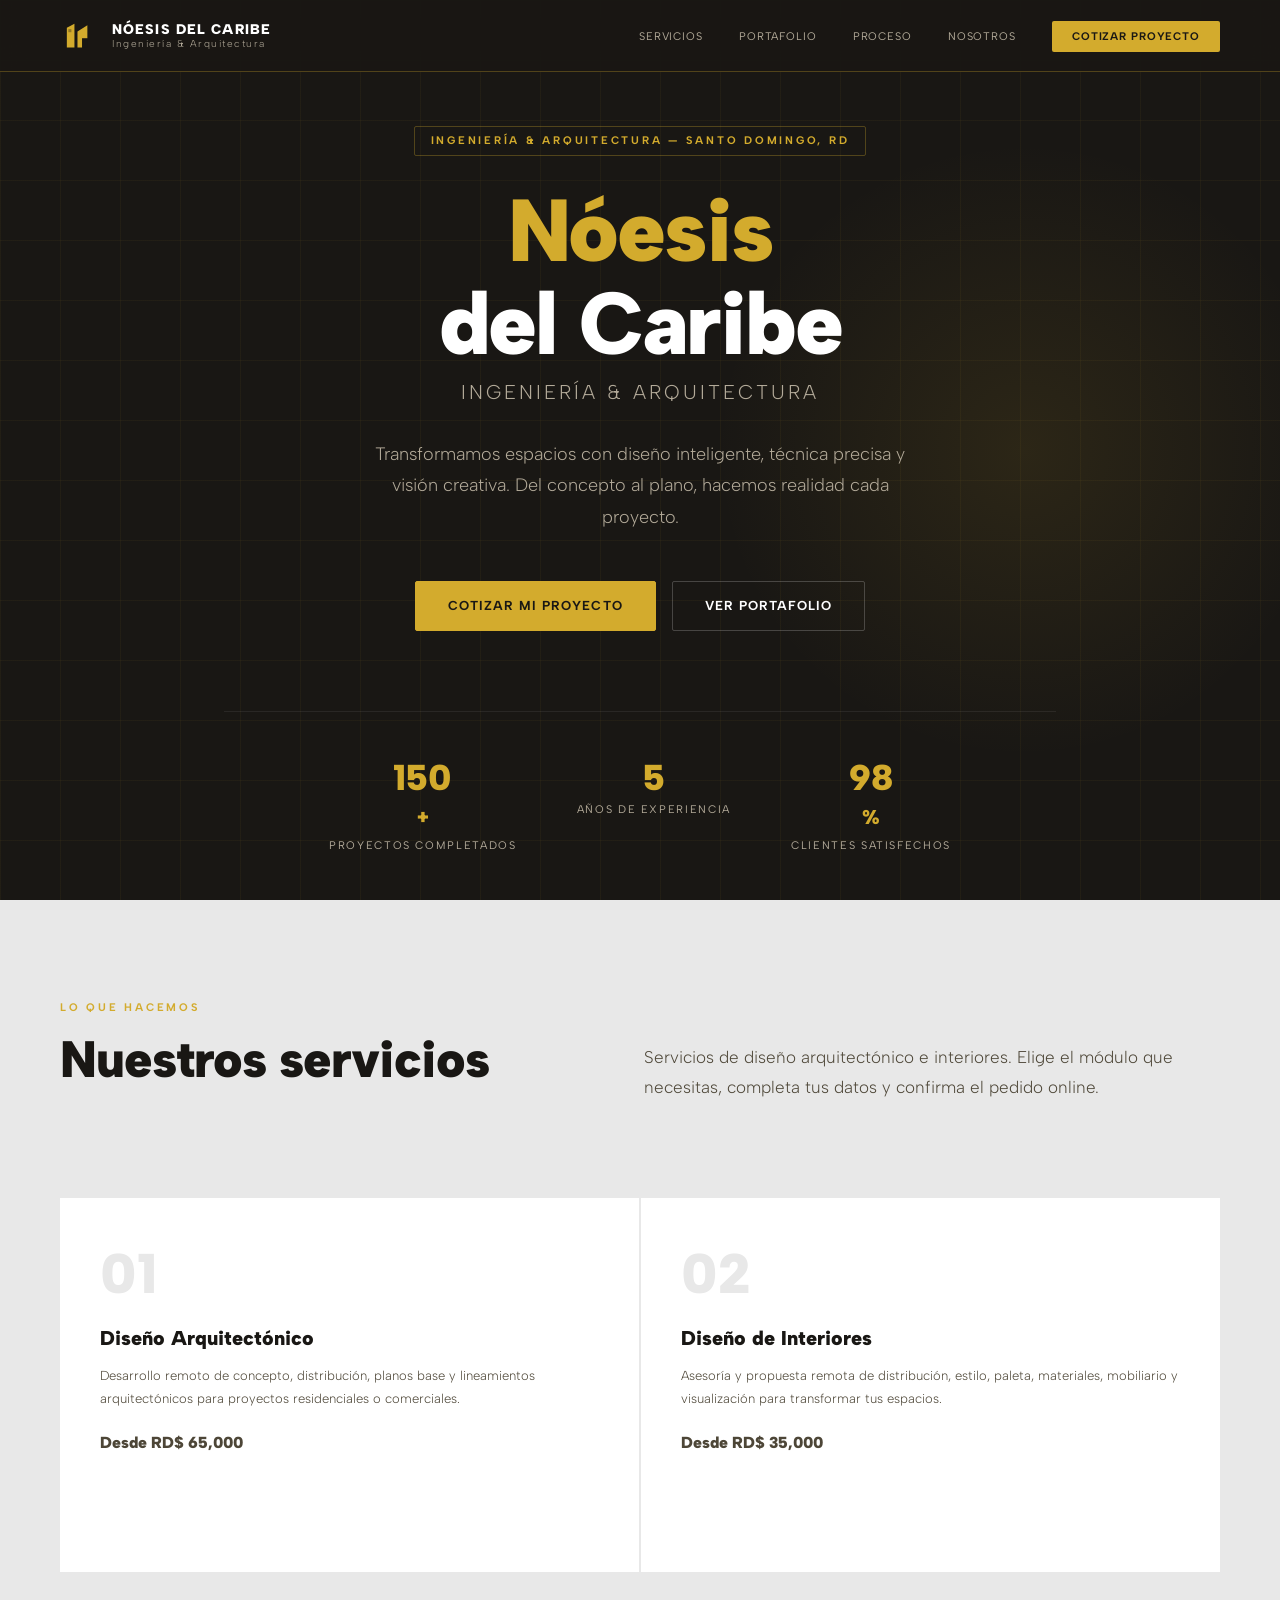
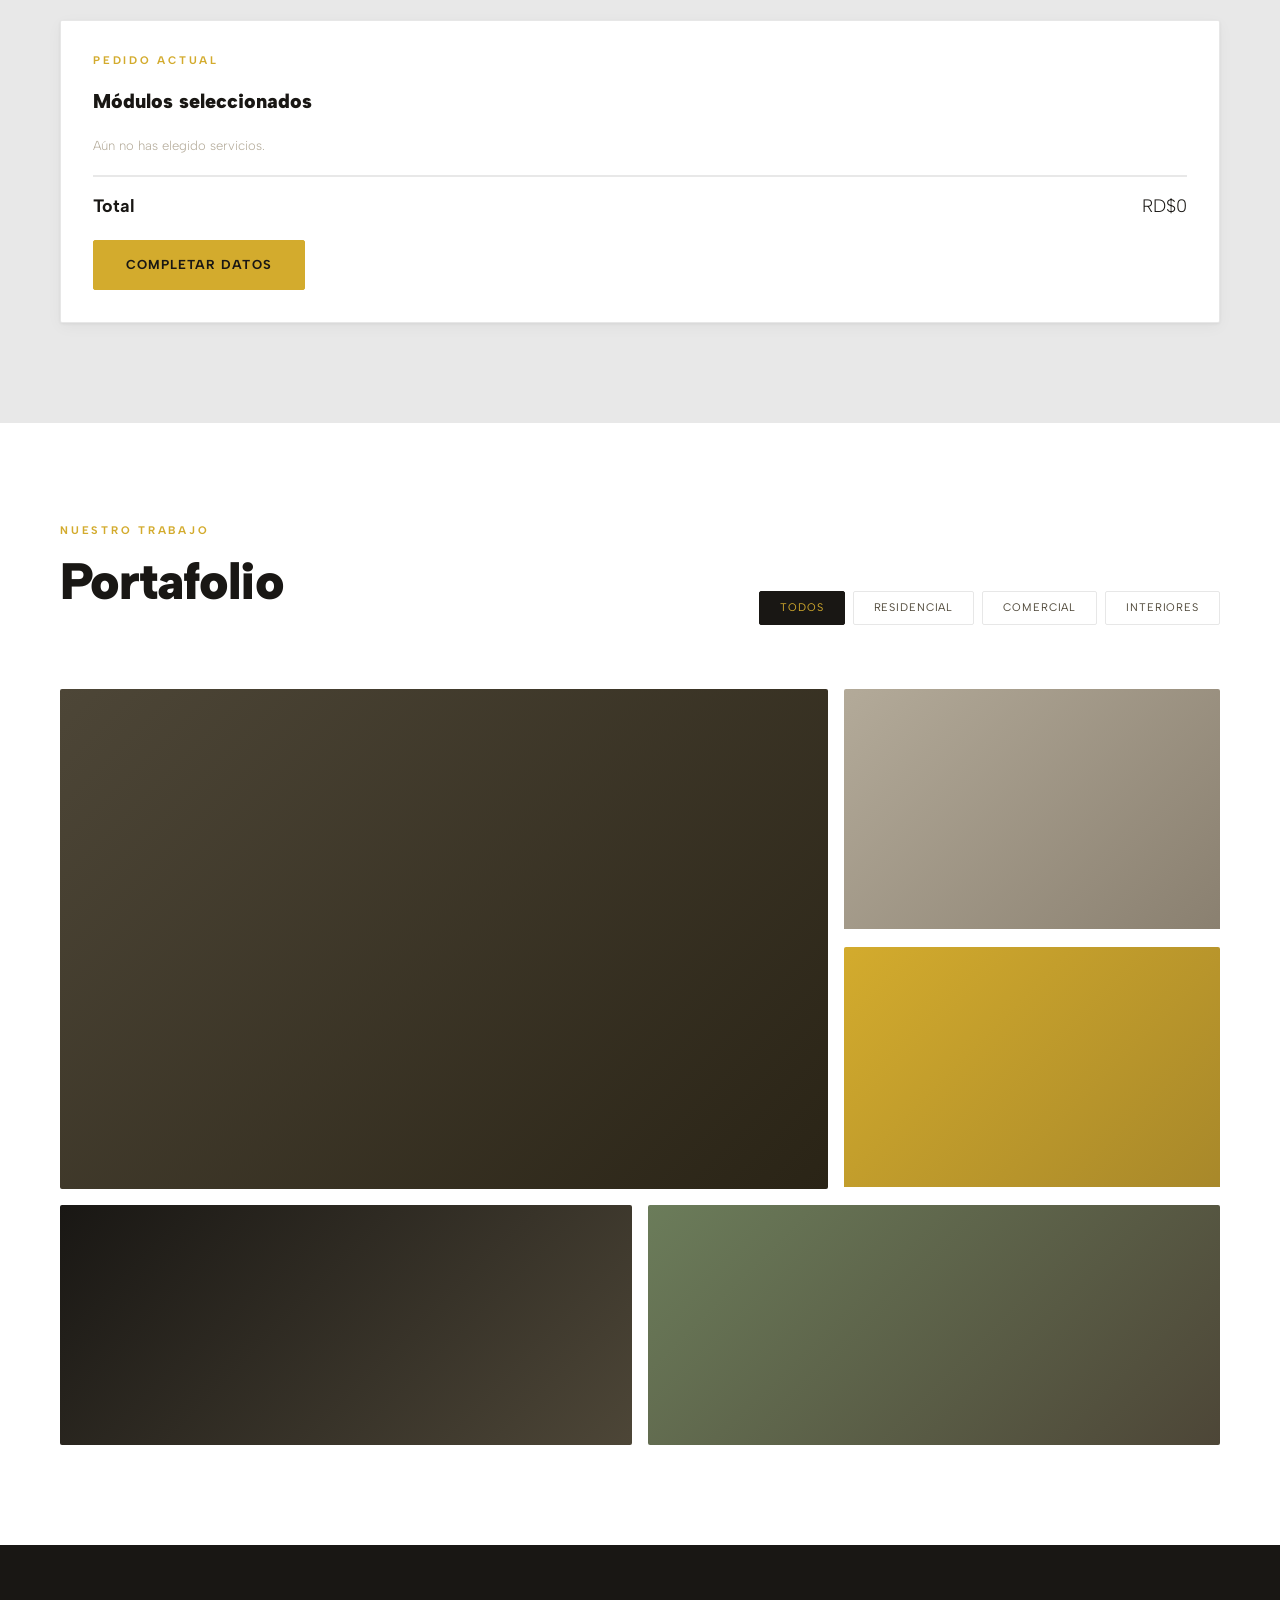
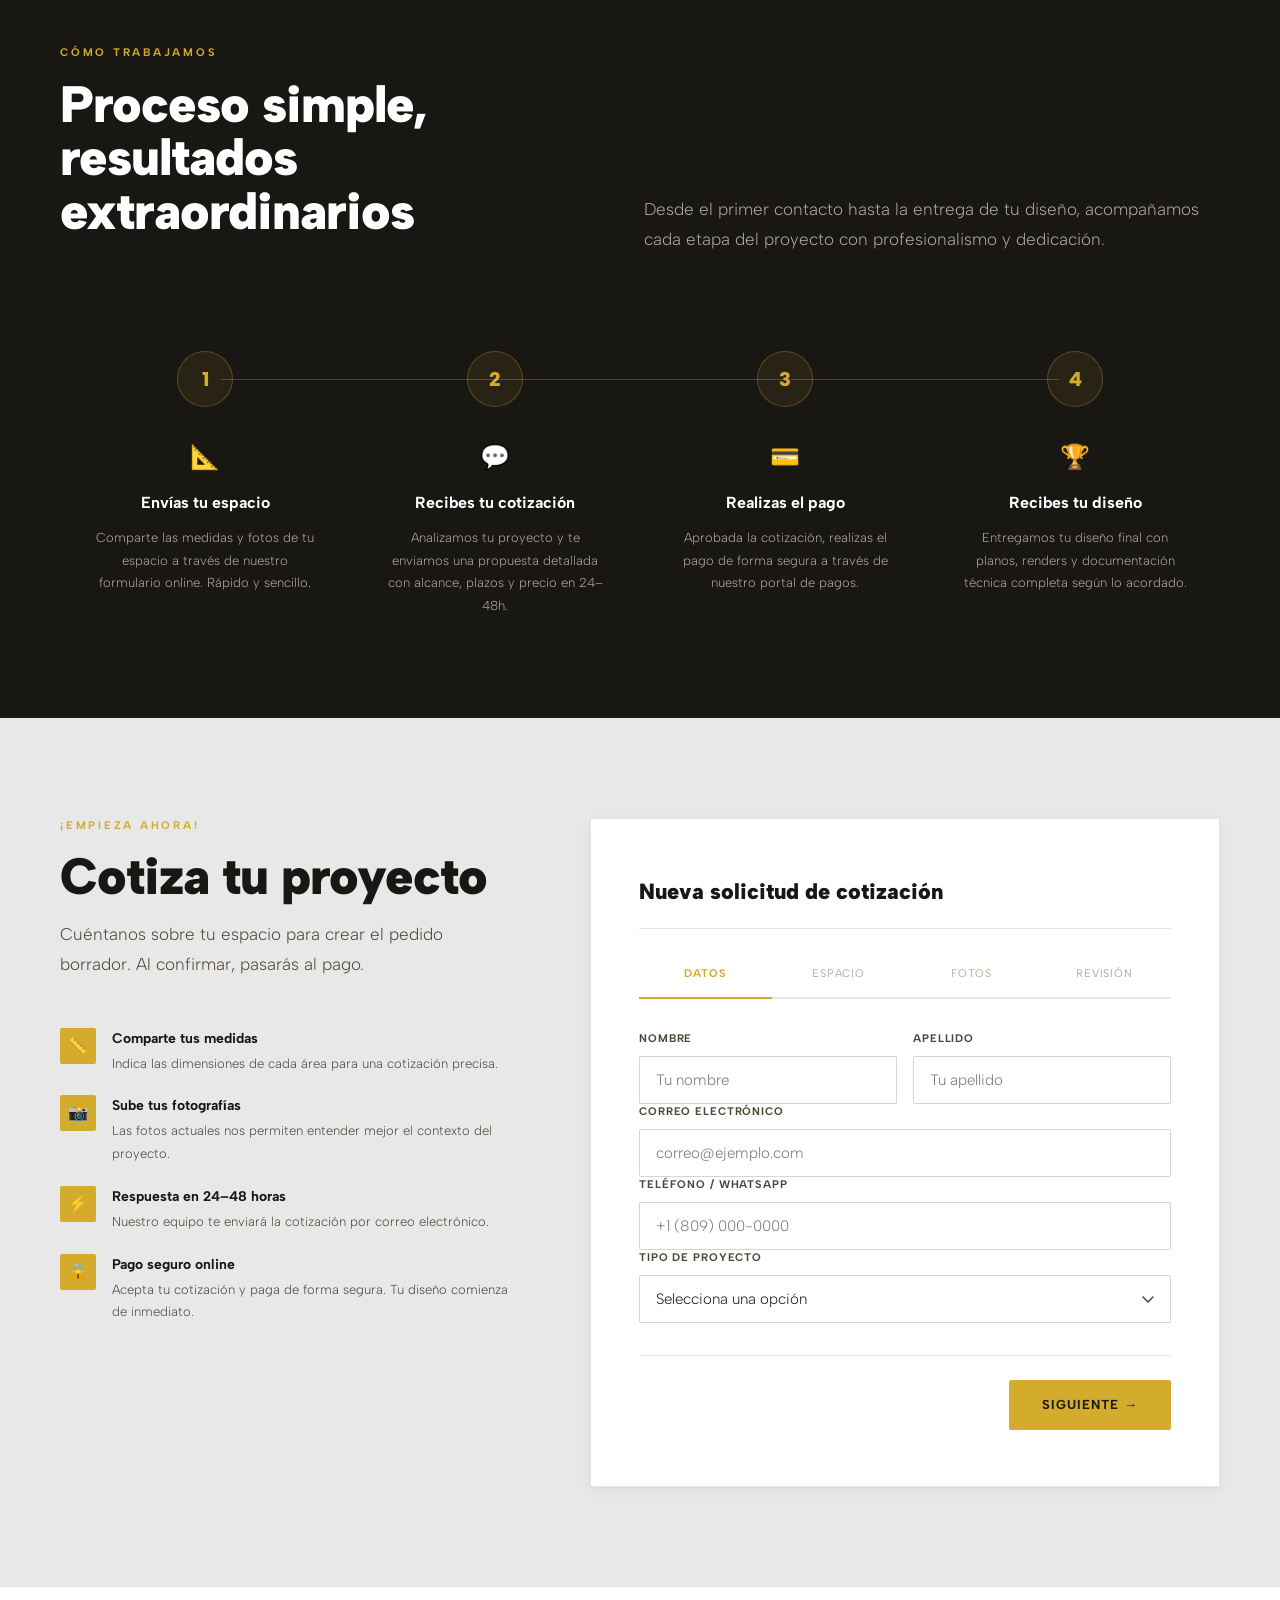
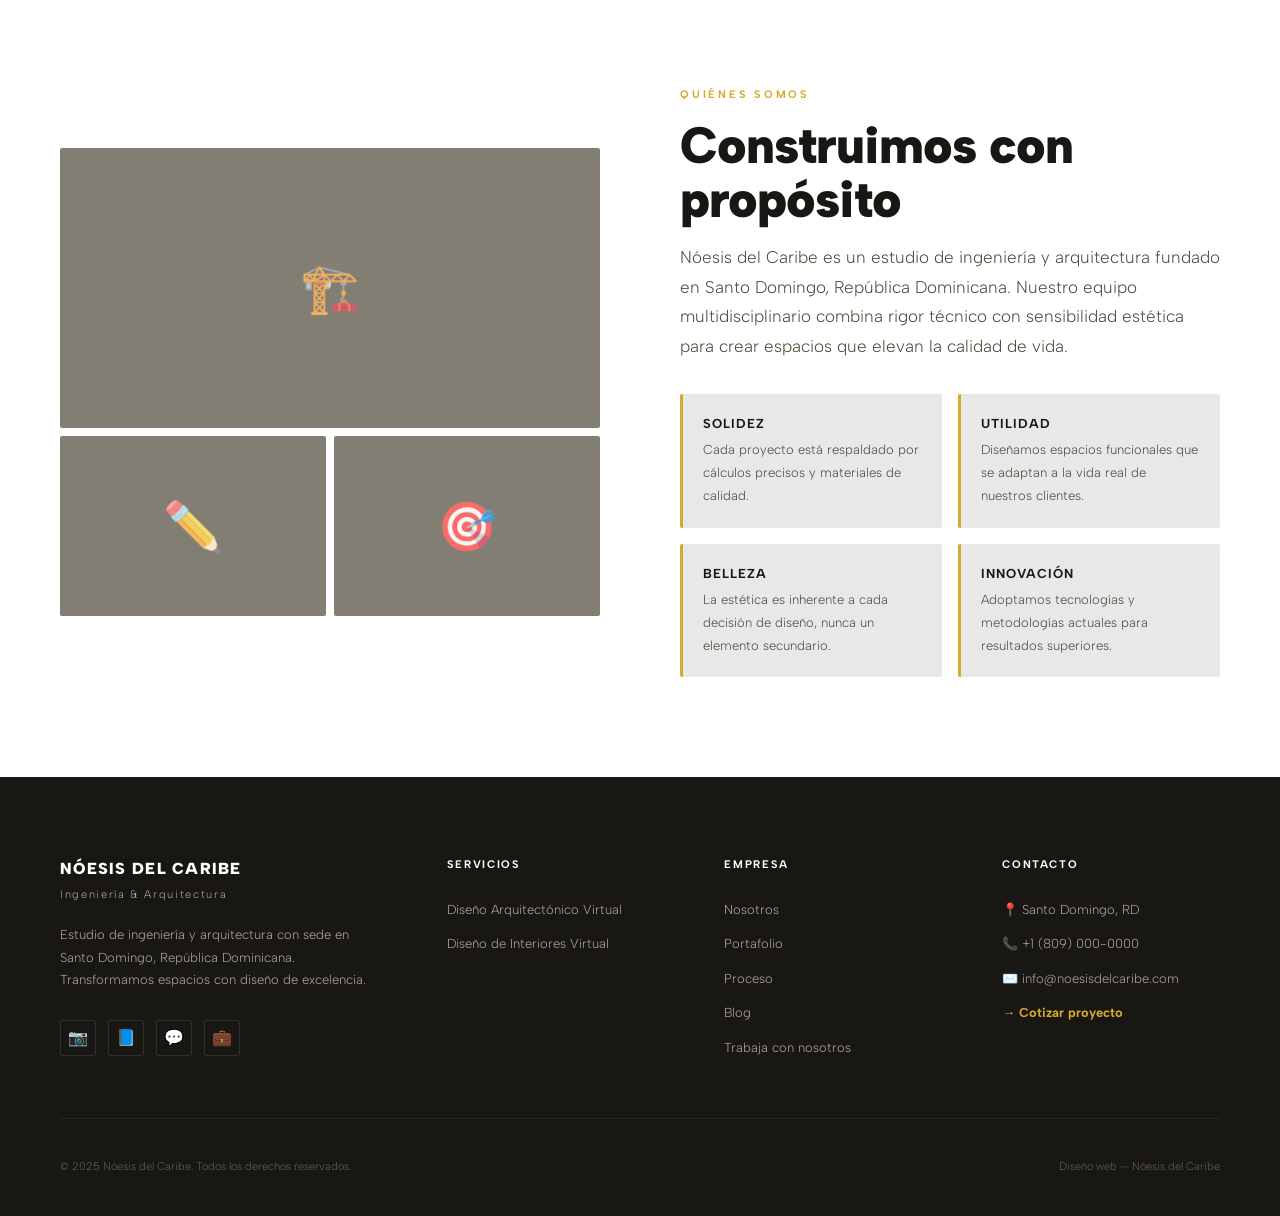
==== index.html @ fc910722 "feat: update service descriptions and names for virtual offerings; remove unused admin panel code" ====
<!DOCTYPE html>
<html lang="es">
<head>
  <meta charset="UTF-8" />
  <meta name="viewport" content="width=device-width, initial-scale=1.0" />
  <meta name="description" content="Nóesis del Caribe — Estudio de Ingeniería y Arquitectura en Santo Domingo, República Dominicana. Diseño arquitectónico, interiores, renders 3D y más." />
  <meta name="theme-color" content="#191714" />

  <!-- Open Graph -->
  <meta property="og:title" content="Nóesis del Caribe — Ingeniería & Arquitectura" />
  <meta property="og:description" content="Transformamos espacios con diseño inteligente, técnica precisa y visión creativa." />
  <meta property="og:type" content="website" />

  <title>Nóesis del Caribe — Ingeniería &amp; Arquitectura</title>

  <!-- Fonts -->
  <link rel="preconnect" href="https://fonts.googleapis.com" />
  <link rel="preconnect" href="https://fonts.gstatic.com" crossorigin />
  <link href="https://fonts.googleapis.com/css2?family=Albert+Sans:ital,wght@0,300;0,400;0,700;0,900;1,300&display=swap" rel="stylesheet" />

  <!-- Stylesheets -->
  <link rel="stylesheet" href="css/variables.css" />
  <link rel="stylesheet" href="css/reset.css" />
  <link rel="stylesheet" href="css/base.css" />
  <link rel="stylesheet" href="css/nav.css" />
  <link rel="stylesheet" href="css/hero.css" />
  <link rel="stylesheet" href="css/services.css" />
  <link rel="stylesheet" href="css/portfolio.css" />
  <link rel="stylesheet" href="css/process.css" />
  <link rel="stylesheet" href="css/quote-form.css" />
  <link rel="stylesheet" href="css/payment.css" />
  <link rel="stylesheet" href="css/about.css" />
  <link rel="stylesheet" href="css/footer.css" />
  <link rel="stylesheet" href="css/modals.css" />
  <link rel="stylesheet" href="css/animations.css" />
  <link rel="stylesheet" href="css/responsive.css" />
</head>
<body>

  <!-- ═══════════════════════════════════════
       NAVIGATION
  ═══════════════════════════════════════ -->
  <nav class="nav" id="mainNav" role="navigation" aria-label="Navegación principal">
    <a href="#hero" class="nav__logo" aria-label="Nóesis del Caribe — Inicio">
      <svg class="nav__logo-icon" viewBox="0 0 100 100" fill="none" xmlns="http://www.w3.org/2000/svg" aria-hidden="true">
        <polygon points="18,80 18,28 38,18 38,80" fill="#D3AB2D"/>
        <rect x="22" y="32" width="8" height="8" fill="rgba(25,23,20,0.35)"/>
        <polygon points="46,80 46,38 72,22 72,56 58,56 58,80" fill="#D3AB2D"/>
        <polygon points="58,56 72,56 72,80 58,80" fill="rgba(25,23,20,0.18)"/>
      </svg>
      <div class="nav__logo-text">
        <strong>Nóesis del Caribe</strong>
        <span>Ingeniería &amp; Arquitectura</span>
      </div>
    </a>

    <button class="nav__hamburger" id="navToggle" aria-label="Abrir menú" aria-expanded="false" aria-controls="navMenu">
      <span></span><span></span><span></span>
    </button>

    <ul class="nav__links" id="navMenu" role="list">
      <li><a href="#services">Servicios</a></li>
      <li><a href="#portfolio">Portafolio</a></li>
      <li><a href="#proceso">Proceso</a></li>
      <li><a href="#nosotros">Nosotros</a></li>
      <li><a href="#cotizar" class="nav__cta">Cotizar Proyecto</a></li>
    </ul>
  </nav>

  <main>

    <!-- ═══════════════════════════════════════
         HERO
    ═══════════════════════════════════════ -->
    <section class="hero" id="hero" aria-label="Presentación">
      <div class="hero__grid-bg" aria-hidden="true"></div>
      <div class="hero__glow" aria-hidden="true"></div>

      <div class="hero__content">
        <div class="hero__eyebrow">Ingeniería &amp; Arquitectura — Santo Domingo, RD</div>

        <h1 class="hero__title">
          <span class="hero__title-accent">Nóesis</span><br>
          del Caribe
        </h1>

        <p class="hero__brand-line">Ingeniería &amp; Arquitectura</p>

        <p class="hero__desc">
          Transformamos espacios con diseño inteligente, técnica precisa
          y visión creativa. Del concepto al plano, hacemos realidad cada proyecto.
        </p>

        <div class="hero__actions">
          <a href="#cotizar" class="btn btn--primary">Cotizar mi Proyecto</a>
          <a href="#portfolio" class="btn btn--outline">Ver Portafolio</a>
        </div>

        <div class="hero__stats" aria-label="Estadísticas">
          <div class="hero__stat">
            <span class="hero__stat-num" data-target="150">0</span>
            <span class="hero__stat-plus">+</span>
            <span class="hero__stat-label">Proyectos completados</span>
          </div>
          <div class="hero__stat">
            <span class="hero__stat-num" data-target="5">0</span>
            <span class="hero__stat-label">Años de experiencia</span>
          </div>
          <div class="hero__stat">
            <span class="hero__stat-num" data-target="98">0</span>
            <span class="hero__stat-pct">%</span>
            <span class="hero__stat-label">Clientes satisfechos</span>
          </div>
        </div>
      </div>
    </section>

    <!-- ═══════════════════════════════════════
         SERVICES
    ═══════════════════════════════════════ -->
    <section class="services" id="services" aria-labelledby="services-title">
      <div class="services__header fade-up">
        <div>
          <p class="section-label">Lo que hacemos</p>
          <h2 class="section-title" id="services-title">Nuestros servicios</h2>
        </div>
        <p class="section-desc">Servicios de diseño arquitectónico e interiores. Elige el módulo que necesitas, completa tus datos y confirma el pedido online.</p>
      </div>

      <div class="services__grid">

        <article class="service-card fade-up" data-service-id="arquitectonico" data-service-name="Diseño Arquitectónico Virtual" data-service-price="65000">
          <div class="service-card__num" aria-hidden="true">01</div>
          <h3 class="service-card__name">Diseño Arquitectónico</h3>
          <p class="service-card__desc">Desarrollo remoto de concepto, distribución, planos base y lineamientos arquitectónicos para proyectos residenciales o comerciales.</p>
          <p class="service-card__price">Desde RD$ 65,000</p>
          <button type="button" class="btn btn--outline service-card__action" data-add-service>Añadir al pedido</button>
        </article>

        <article class="service-card fade-up" data-service-id="interiores" data-service-name="Diseño de Interiores Virtual" data-service-price="35000">
          <div class="service-card__num" aria-hidden="true">02</div>
          <h3 class="service-card__name">Diseño de Interiores</h3>
          <p class="service-card__desc">Asesoría y propuesta remota de distribución, estilo, paleta, materiales, mobiliario y visualización para transformar tus espacios.</p>
          <p class="service-card__price">Desde RD$ 35,000</p>
          <button type="button" class="btn btn--outline service-card__action" data-add-service>Añadir al pedido</button>
        </article>

      </div>

      <aside class="order-cart fade-up" aria-labelledby="cart-title">
        <div>
          <p class="section-label">Pedido actual</p>
          <h3 class="order-cart__title" id="cart-title">Módulos seleccionados</h3>
        </div>
        <div class="order-cart__items" id="cartItems" aria-live="polite">
          <p class="order-cart__empty">Aún no has elegido servicios.</p>
        </div>
        <div class="order-cart__footer">
          <strong>Total</strong>
          <span id="cartTotal">RD$ 0</span>
        </div>
        <a href="#cotizar" class="btn btn--primary order-cart__cta">Completar datos</a>
      </aside>
    </section>

    <!-- ═══════════════════════════════════════
         PORTFOLIO
    ═══════════════════════════════════════ -->
    <section class="portfolio" id="portfolio" aria-labelledby="portfolio-title">
      <div class="portfolio__header fade-up">
        <div>
          <p class="section-label">Nuestro trabajo</p>
          <h2 class="section-title" id="portfolio-title">Portafolio</h2>
        </div>
        <div class="portfolio__filters" role="group" aria-label="Filtrar proyectos">
          <button class="filter-btn filter-btn--active" data-filter="all">Todos</button>
          <button class="filter-btn" data-filter="residencial">Residencial</button>
          <button class="filter-btn" data-filter="comercial">Comercial</button>
          <button class="filter-btn" data-filter="interior">Interiores</button>
        </div>
      </div>

      <div class="portfolio__grid" id="portfolioGrid" role="list">

        <article class="port-item fade-up" data-cat="residencial" role="listitem" aria-label="Villa Panorámica Piantini">
          <div class="port-item__thumb port-item__thumb--dark-gold"></div>
          <div class="port-item__overlay">
            <p class="port-item__cat">Residencial</p>
            <h3 class="port-item__title">Villa Panorámica — Piantini</h3>
          </div>
        </article>

        <article class="port-item fade-up" data-cat="interior" role="listitem" aria-label="Penthouse Naco">
          <div class="port-item__thumb port-item__thumb--warm"></div>
          <div class="port-item__overlay">
            <p class="port-item__cat">Interiores</p>
            <h3 class="port-item__title">Penthouse Naco</h3>
          </div>
        </article>

        <article class="port-item fade-up" data-cat="comercial" role="listitem" aria-label="Oficinas Corporativas CBD">
          <div class="port-item__thumb port-item__thumb--gold"></div>
          <div class="port-item__overlay">
            <p class="port-item__cat">Comercial</p>
            <h3 class="port-item__title">Oficinas Corporativas CBD</h3>
          </div>
        </article>

        <article class="port-item fade-up" data-cat="comercial" role="listitem" aria-label="Restaurante Fine Dining">
          <div class="port-item__thumb port-item__thumb--black"></div>
          <div class="port-item__overlay">
            <p class="port-item__cat">Comercial</p>
            <h3 class="port-item__title">Restaurante Fine Dining</h3>
          </div>
        </article>

        <article class="port-item fade-up" data-cat="residencial" role="listitem" aria-label="Casa de Campo La Romana">
          <div class="port-item__thumb port-item__thumb--olive"></div>
          <div class="port-item__overlay">
            <p class="port-item__cat">Residencial</p>
            <h3 class="port-item__title">Casa de Campo — La Romana</h3>
          </div>
        </article>

      </div>
    </section>

    <!-- ═══════════════════════════════════════
         PROCESS
    ═══════════════════════════════════════ -->
    <section class="process" id="proceso" aria-labelledby="process-title">
      <div class="process__header fade-up">
        <div>
          <p class="section-label">Cómo trabajamos</p>
          <h2 class="section-title process__title" id="process-title">
            Proceso simple,<br>resultados extraordinarios
          </h2>
        </div>
        <p class="section-desc process__desc">
          Desde el primer contacto hasta la entrega de tu diseño, acompañamos cada etapa del proyecto con profesionalismo y dedicación.
        </p>
      </div>

      <ol class="process__steps" aria-label="Pasos del proceso">
        <li class="process-step fade-up">
          <div class="process-step__dot" aria-hidden="true">1</div>
          <span class="process-step__icon" aria-hidden="true">📐</span>
          <h3 class="process-step__name">Envías tu espacio</h3>
          <p class="process-step__desc">Comparte las medidas y fotos de tu espacio a través de nuestro formulario online. Rápido y sencillo.</p>
        </li>
        <li class="process-step fade-up">
          <div class="process-step__dot" aria-hidden="true">2</div>
          <span class="process-step__icon" aria-hidden="true">💬</span>
          <h3 class="process-step__name">Recibes tu cotización</h3>
          <p class="process-step__desc">Analizamos tu proyecto y te enviamos una propuesta detallada con alcance, plazos y precio en 24–48h.</p>
        </li>
        <li class="process-step fade-up">
          <div class="process-step__dot" aria-hidden="true">3</div>
          <span class="process-step__icon" aria-hidden="true">💳</span>
          <h3 class="process-step__name">Realizas el pago</h3>
          <p class="process-step__desc">Aprobada la cotización, realizas el pago de forma segura a través de nuestro portal de pagos.</p>
        </li>
        <li class="process-step fade-up">
          <div class="process-step__dot" aria-hidden="true">4</div>
          <span class="process-step__icon" aria-hidden="true">🏆</span>
          <h3 class="process-step__name">Recibes tu diseño</h3>
          <p class="process-step__desc">Entregamos tu diseño final con planos, renders y documentación técnica completa según lo acordado.</p>
        </li>
      </ol>
    </section>

    <!-- ═══════════════════════════════════════
         QUOTE FORM
    ═══════════════════════════════════════ -->
    <section class="quote-section" id="cotizar" aria-labelledby="quote-title">
      <div class="quote-section__wrap">

        <!-- Left info panel -->
        <div class="quote-info fade-up">
          <p class="section-label">¡Empieza ahora!</p>
          <h2 class="section-title" id="quote-title">Cotiza tu proyecto</h2>
          <p class="section-desc">Cuéntanos sobre tu espacio para crear el pedido borrador. Al confirmar, pasarás al pago.</p>

          <ul class="quote-info__list" role="list">
            <li class="quote-info__item">
              <div class="quote-info__icon" aria-hidden="true">📏</div>
              <div>
                <strong>Comparte tus medidas</strong>
                <p>Indica las dimensiones de cada área para una cotización precisa.</p>
              </div>
            </li>
            <li class="quote-info__item">
              <div class="quote-info__icon" aria-hidden="true">📸</div>
              <div>
                <strong>Sube tus fotografías</strong>
                <p>Las fotos actuales nos permiten entender mejor el contexto del proyecto.</p>
              </div>
            </li>
            <li class="quote-info__item">
              <div class="quote-info__icon" aria-hidden="true">⚡</div>
              <div>
                <strong>Respuesta en 24–48 horas</strong>
                <p>Nuestro equipo te enviará la cotización por correo electrónico.</p>
              </div>
            </li>
            <li class="quote-info__item">
              <div class="quote-info__icon" aria-hidden="true">🔒</div>
              <div>
                <strong>Pago seguro online</strong>
                <p>Acepta tu cotización y paga de forma segura. Tu diseño comienza de inmediato.</p>
              </div>
            </li>
          </ul>
        </div>

        <!-- Multi-step form -->
        <div class="form-card fade-up" role="form" aria-label="Formulario de cotización">
          <h3 class="form-card__title">Nueva solicitud de cotización</h3>

          <!-- Progress indicator -->
          <nav class="form-progress" aria-label="Progreso del formulario">
            <div class="form-progress__step form-progress__step--active" id="prog-1" aria-current="step">
              <span class="form-progress__label">Datos</span>
            </div>
            <div class="form-progress__step" id="prog-2">
              <span class="form-progress__label">Espacio</span>
            </div>
            <div class="form-progress__step" id="prog-3">
              <span class="form-progress__label">Fotos</span>
            </div>
            <div class="form-progress__step" id="prog-4">
              <span class="form-progress__label">Revisión</span>
            </div>
          </nav>

          <!-- Step 1: Personal data -->
          <fieldset class="form-step form-step--active" id="step-1">
            <legend class="sr-only">Paso 1: Datos personales</legend>
            <div class="form-row">
              <div class="form-group">
                <label for="f-nombre">Nombre</label>
                <input type="text" id="f-nombre" name="nombre" placeholder="Tu nombre" autocomplete="given-name" />
              </div>
              <div class="form-group">
                <label for="f-apellido">Apellido</label>
                <input type="text" id="f-apellido" name="apellido" placeholder="Tu apellido" autocomplete="family-name" />
              </div>
            </div>
            <div class="form-group">
              <label for="f-email">Correo electrónico</label>
              <input type="email" id="f-email" name="email" placeholder="correo@ejemplo.com" autocomplete="email" />
            </div>
            <div class="form-group">
              <label for="f-tel">Teléfono / WhatsApp</label>
              <input type="tel" id="f-tel" name="telefono" placeholder="+1 (809) 000-0000" autocomplete="tel" />
            </div>
            <div class="form-group">
              <label for="f-tipo">Tipo de proyecto</label>
              <select id="f-tipo" name="tipo">
                <option value="">Selecciona una opción</option>
                <option>Diseño arquitectónico virtual</option>
                <option>Diseño de interiores virtual</option>
                <option>Diseño arquitectónico + interiores virtual</option>
              </select>
            </div>
            <div class="form-nav">
              <span></span>
              <button type="button" class="btn btn--primary" id="step1-next">Siguiente →</button>
            </div>
          </fieldset>

          <!-- Step 2: Space data -->
          <fieldset class="form-step" id="step-2">
            <legend class="sr-only">Paso 2: Datos del espacio</legend>
            <div class="form-group">
              <label for="f-desc">Descripción del proyecto</label>
              <textarea id="f-desc" name="descripcion" placeholder="Describe tu visión, estilo deseado, referencias, etc." rows="4"></textarea>
            </div>
            <div class="form-row">
              <div class="form-group">
                <label for="f-area">Área total (m²)</label>
                <input type="number" id="f-area" name="area" placeholder="Ej: 85" min="1" />
              </div>
              <div class="form-group">
                <label for="f-rooms">Número de ambientes</label>
                <input type="number" id="f-rooms" name="ambientes" placeholder="Ej: 4" min="1" />
              </div>
            </div>
            <div class="form-group">
              <label>Ambientes a intervenir</label>
              <div class="checkbox-group" id="ambientesGroup" role="group" aria-label="Seleccionar ambientes">
                <label class="checkbox-label"><input type="checkbox" value="Sala"> Sala</label>
                <label class="checkbox-label"><input type="checkbox" value="Comedor"> Comedor</label>
                <label class="checkbox-label"><input type="checkbox" value="Cocina"> Cocina</label>
                <label class="checkbox-label"><input type="checkbox" value="Hab. principal"> Hab. principal</label>
                <label class="checkbox-label"><input type="checkbox" value="Baño"> Baño</label>
                <label class="checkbox-label"><input type="checkbox" value="Terraza"> Terraza</label>
                <label class="checkbox-label"><input type="checkbox" value="Oficina"> Oficina</label>
              </div>
            </div>
            <div class="form-group">
              <label for="f-presupuesto">Presupuesto estimado (DOP)</label>
              <select id="f-presupuesto" name="presupuesto">
                <option value="">Selecciona un rango</option>
                <option>Menos de RD$100,000</option>
                <option>RD$100,000 – RD$300,000</option>
                <option>RD$300,000 – RD$600,000</option>
                <option>RD$600,000 – RD$1,000,000</option>
                <option>Más de RD$1,000,000</option>
              </select>
            </div>
            <div class="form-nav">
              <button type="button" class="btn btn--ghost" id="step2-back">← Atrás</button>
              <button type="button" class="btn btn--primary" id="step2-next">Siguiente →</button>
            </div>
          </fieldset>

          <!-- Step 3: Photos -->
          <fieldset class="form-step" id="step-3">
            <legend class="sr-only">Paso 3: Fotografías del espacio</legend>
            <p class="form-step__intro">
              Sube fotografías actuales de tu espacio. Mientras más imágenes compartas, más precisa será la cotización.
            </p>
            <div class="upload-zone" id="dropZone" role="button" tabindex="0" aria-label="Zona de carga de fotos">
              <span class="upload-zone__icon" aria-hidden="true">📁</span>
              <p class="upload-zone__text">Arrastra tus fotos aquí o haz clic para seleccionar</p>
              <p class="upload-zone__hint">JPG, PNG, HEIC — Máximo 10 archivos, 20 MB c/u</p>
              <input type="file" id="fileInput" multiple accept="image/*" class="sr-only" aria-label="Seleccionar archivos de imagen" />
            </div>
            <div class="upload-preview" id="fileList" role="list" aria-label="Archivos seleccionados"></div>
            <div class="form-group" style="margin-top: 1.5rem;">
              <label for="f-fotos-notas">Notas adicionales sobre las fotos</label>
              <textarea id="f-fotos-notas" name="notas_fotos" placeholder="Ej: La foto 1 es la sala principal, la foto 2 es el comedor..." rows="3"></textarea>
            </div>
            <div class="form-nav">
              <button type="button" class="btn btn--ghost" id="step3-back">← Atrás</button>
              <button type="button" class="btn btn--primary" id="step3-next">Siguiente →</button>
            </div>
          </fieldset>

          <!-- Step 4: Review -->
          <fieldset class="form-step" id="step-4">
            <legend class="sr-only">Paso 4: Revisión y envío</legend>
            <div class="review-box" id="reviewContent" aria-live="polite"></div>
            <div class="review-box review-box--order" id="orderReview" aria-live="polite"></div>
            <div class="form-group">
              <label for="f-contacto">¿Cómo prefieres que te contactemos?</label>
              <select id="f-contacto" name="preferencia_contacto">
                <option>Correo electrónico</option>
                <option>WhatsApp</option>
                <option>Llamada telefónica</option>
              </select>
            </div>
            <div class="form-check">
              <input type="checkbox" id="terms" name="terms" />
              <label for="terms">
                Acepto los <a href="pages/terminos.html">términos y condiciones</a> y autorizo el tratamiento de mis datos para recibir cotización.
              </label>
            </div>
            <div class="form-nav">
              <button type="button" class="btn btn--ghost" id="step4-back">← Atrás</button>
              <button type="button" class="btn btn--dark" id="submitBtn">Crear pedido y pagar</button>
            </div>
          </fieldset>

        </div><!-- /.form-card -->
      </div><!-- /.quote-section__wrap -->
    </section>

    <!-- ═══════════════════════════════════════
         PAYMENT
    ═══════════════════════════════════════ -->
    <section class="payment" id="pago" aria-labelledby="payment-title" hidden>
      <div class="payment__wrap">

        <header class="payment__header fade-up">
          <p class="section-label">Pago seguro</p>
          <h2 class="section-title" id="payment-title">Confirmar y pagar</h2>
          <p class="section-desc payment__intro">Revisa tu cotización y elige tu método de pago preferido. El modo demo no realiza cargos reales.</p>
        </header>

        <!-- Quote summary -->
        <div class="quote-summary fade-up" role="region" aria-label="Resumen de cotización">
          <div class="quote-summary__amount">
            <p class="quote-summary__label">Total a pagar</p>
            <p class="quote-summary__price" id="paymentTotal">
              <span class="quote-summary__currency">RD$</span>0
            </p>
            <p class="quote-summary__project" id="paymentProject">Pedido pendiente de confirmar</p>
          </div>
          <div class="quote-summary__breakdown" id="paymentBreakdown" role="table" aria-label="Desglose del precio">
            <p class="order-cart__empty">Completa el formulario para generar un pedido.</p>
          </div>
        </div>

        <!-- Payment methods -->
        <div class="payment-methods fade-up" role="group" aria-label="Métodos de pago">
          <button class="pay-method pay-method--selected" data-method="card" aria-pressed="true">
            <span class="pay-method__icon" aria-hidden="true">💳</span>
            <span class="pay-method__name">Tarjeta de crédito</span>
            <span class="pay-method__desc">Visa, Mastercard, Amex</span>
          </button>
          <button class="pay-method" data-method="transfer" aria-pressed="false">
            <span class="pay-method__icon" aria-hidden="true">🏦</span>
            <span class="pay-method__name">Transferencia</span>
            <span class="pay-method__desc">Popular, BHD, Banreservas</span>
          </button>
          <button class="pay-method" data-method="mobile" aria-pressed="false">
            <span class="pay-method__icon" aria-hidden="true">📱</span>
            <span class="pay-method__name">Pagos móviles</span>
            <span class="pay-method__desc">tPago, Supérate</span>
          </button>
        </div>

        <!-- Card form -->
        <div class="pay-form fade-up">
          <!-- Card visual preview -->
          <div class="card-preview" role="img" aria-label="Vista previa de tarjeta">
            <span class="card-preview__chip" aria-hidden="true">▪︎</span>
            <p class="card-preview__number" id="cardNumPreview">•••• •••• •••• ••••</p>
            <div class="card-preview__meta">
              <div>
                <p class="card-preview__meta-label">Titular</p>
                <p class="card-preview__meta-value" id="cardNamePreview">NOMBRE APELLIDO</p>
              </div>
              <div>
                <p class="card-preview__meta-label">Vence</p>
                <p class="card-preview__meta-value" id="cardExpPreview">MM/AA</p>
              </div>
              <div class="card-preview__brand" aria-hidden="true">
                <span class="card-preview__circle card-preview__circle--back"></span>
                <span class="card-preview__circle card-preview__circle--front"></span>
              </div>
            </div>
          </div>

          <!-- Card inputs -->
          <div class="card-fields">
            <div class="form-group">
              <label for="cardNum">Número de tarjeta de prueba</label>
              <input type="text" id="cardNum" name="card_number" placeholder="4242 4242 4242 4242" maxlength="19" autocomplete="cc-number" inputmode="numeric" />
            </div>
            <div class="form-group">
              <label for="cardName">Nombre en la tarjeta</label>
              <input type="text" id="cardName" name="card_name" placeholder="Como aparece en la tarjeta" autocomplete="cc-name" />
            </div>
            <div class="form-row form-row--narrow">
              <div class="form-group">
                <label for="cardExp">Fecha de vencimiento</label>
                <input type="text" id="cardExp" name="card_exp" placeholder="MM/AA" maxlength="5" autocomplete="cc-exp" inputmode="numeric" />
              </div>
              <div class="form-group">
                <label for="cardCvv">CVV</label>
                <input type="text" id="cardCvv" name="card_cvv" placeholder="•••" maxlength="4" autocomplete="cc-csc" inputmode="numeric" />
              </div>
            </div>

            <div class="pay-security-note" role="note">
              <span aria-hidden="true">🔒</span>
              <span id="paymentModeNote">Modo demo: no se procesa ningún cargo real. En producción este botón redirige a Stripe Checkout desde el backend.</span>
            </div>

            <button type="button" class="btn btn--primary btn--full" id="payBtn">
              Pagar RD$ 0
            </button>
          </div>
        </div>

      </div><!-- /.payment__wrap -->
    </section>

    <!-- ═══════════════════════════════════════
         ABOUT
    ═══════════════════════════════════════ -->
    <section class="about" id="nosotros" aria-labelledby="about-title">
      <div class="about__wrap">

        <div class="about__images fade-up" aria-hidden="true">
          <div class="about__img about__img--wide">
            <div class="about__img-inner">🏗️</div>
          </div>
          <div class="about__img">
            <div class="about__img-inner">✏️</div>
          </div>
          <div class="about__img">
            <div class="about__img-inner">🎯</div>
          </div>
        </div>

        <div class="about__content fade-up">
          <p class="section-label">Quiénes somos</p>
          <h2 class="section-title" id="about-title">Construimos con propósito</h2>
          <p class="section-desc about__desc">
            Nóesis del Caribe es un estudio de ingeniería y arquitectura fundado en Santo Domingo, República Dominicana. Nuestro equipo multidisciplinario combina rigor técnico con sensibilidad estética para crear espacios que elevan la calidad de vida.
          </p>

          <ul class="values-grid" role="list" aria-label="Nuestros valores">
            <li class="value-card">
              <h3 class="value-card__name">Solidez</h3>
              <p class="value-card__desc">Cada proyecto está respaldado por cálculos precisos y materiales de calidad.</p>
            </li>
            <li class="value-card">
              <h3 class="value-card__name">Utilidad</h3>
              <p class="value-card__desc">Diseñamos espacios funcionales que se adaptan a la vida real de nuestros clientes.</p>
            </li>
            <li class="value-card">
              <h3 class="value-card__name">Belleza</h3>
              <p class="value-card__desc">La estética es inherente a cada decisión de diseño, nunca un elemento secundario.</p>
            </li>
            <li class="value-card">
              <h3 class="value-card__name">Innovación</h3>
              <p class="value-card__desc">Adoptamos tecnologías y metodologías actuales para resultados superiores.</p>
            </li>
          </ul>
        </div>

      </div>
    </section>

  </main>

  <!-- ═══════════════════════════════════════
       FOOTER
  ═══════════════════════════════════════ -->
  <footer class="footer" role="contentinfo">
    <div class="footer__top">

      <div class="footer__brand">
        <p class="footer__brand-name">Nóesis del Caribe</p>
        <p class="footer__brand-sub">Ingeniería &amp; Arquitectura</p>
        <p class="footer__desc">Estudio de ingeniería y arquitectura con sede en Santo Domingo, República Dominicana. Transformamos espacios con diseño de excelencia.</p>
        <div class="footer__social" role="list" aria-label="Redes sociales">
          <a class="footer__social-btn" href="https://www.instagram.com/" target="_blank" rel="noopener" role="listitem" aria-label="Instagram" title="Instagram">📷</a>
          <a class="footer__social-btn" href="https://www.facebook.com/" target="_blank" rel="noopener" role="listitem" aria-label="Facebook" title="Facebook">📘</a>
          <a class="footer__social-btn" href="https://wa.me/18090000000" target="_blank" rel="noopener" role="listitem" aria-label="WhatsApp" title="WhatsApp">💬</a>
          <a class="footer__social-btn" href="https://www.linkedin.com/" target="_blank" rel="noopener" role="listitem" aria-label="LinkedIn" title="LinkedIn">💼</a>
        </div>
      </div>

      <div class="footer__col">
        <h4 class="footer__col-title">Servicios</h4>
        <ul class="footer__links" role="list">
          <li><a href="#services">Diseño Arquitectónico Virtual</a></li>
          <li><a href="#services">Diseño de Interiores Virtual</a></li>
        </ul>
      </div>

      <div class="footer__col">
        <h4 class="footer__col-title">Empresa</h4>
        <ul class="footer__links" role="list">
          <li><a href="#nosotros">Nosotros</a></li>
          <li><a href="#portfolio">Portafolio</a></li>
          <li><a href="#proceso">Proceso</a></li>
          <li><a href="pages/blog.html">Blog</a></li>
          <li><a href="pages/careers.html">Trabaja con nosotros</a></li>
        </ul>
      </div>

      <div class="footer__col">
        <h4 class="footer__col-title">Contacto</h4>
        <ul class="footer__links" role="list">
          <li><a href="https://maps.google.com" target="_blank" rel="noopener">📍 Santo Domingo, RD</a></li>
          <li><a href="tel:+18090000000">📞 +1 (809) 000-0000</a></li>
          <li><a href="mailto:info@noesisdelcaribe.com">✉️ info@noesisdelcaribe.com</a></li>
          <li><a href="#cotizar" class="footer__links-cta">→ Cotizar proyecto</a></li>
        </ul>
      </div>

    </div>

    <div class="footer__bottom">
      <p>© 2025 Nóesis del Caribe. Todos los derechos reservados.</p>
      <p>Diseño web — Nóesis del Caribe</p>
    </div>
  </footer>

  <!-- ═══════════════════════════════════════
       MODALS
  ═══════════════════════════════════════ -->
  <div class="modal-overlay" id="successOverlay" role="dialog" aria-modal="true" aria-labelledby="successTitle" hidden>
    <div class="modal">
      <div class="modal__icon" aria-hidden="true">✅</div>
      <h2 class="modal__title" id="successTitle">Pedido borrador creado</h2>
      <p class="modal__desc">Guardamos tu selección y tus datos. Revisa el total en la sección de pago para completar el flujo de prueba.</p>
      <button type="button" class="btn btn--primary" id="closeSuccess">Continuar al pago</button>
    </div>
  </div>

  <div class="modal-overlay" id="paySuccessOverlay" role="dialog" aria-modal="true" aria-labelledby="paySuccessTitle" hidden>
    <div class="modal">
      <div class="modal__icon" aria-hidden="true">🎉</div>
      <h2 class="modal__title" id="paySuccessTitle">¡Pago procesado!</h2>
      <p class="modal__desc" id="paySuccessDesc">Tu pago fue procesado exitosamente. Recibirás un comprobante por correo. Nuestro equipo comenzará tu proyecto de inmediato y te mantendremos informado del progreso.</p>
      <button type="button" class="btn btn--primary" id="closePaySuccess">¡Perfecto!</button>
    </div>
  </div>

  <!-- ═══════════════════════════════════════
       SCRIPTS
  ═══════════════════════════════════════ -->
  <script src="js/config.js"></script>
  <script src="js/utils.js"></script>
  <script src="js/nav.js"></script>
  <script src="js/hero.js"></script>
  <script src="js/portfolio.js"></script>
  <script src="js/orders.js"></script>
  <script src="js/form.js"></script>
  <script src="js/upload.js"></script>
  <script src="js/payment.js"></script>
  <script src="js/animations.js"></script>
  <script src="js/main.js"></script>

</body>
</html>
---- css/variables.css ----
/* ============================================================
   variables.css — Design Tokens
   Nóesis del Caribe — Ingeniería & Arquitectura
   Brand identity: Rebrand 2025
   ============================================================ */

:root {

  /* ── Brand Colors ──────────────────────────────────── */
  --color-gold:         #D3AB2D;
  --color-gold-light:   #E8C84A;
  --color-gold-dark:    #A8881F;
  --color-gold-faint:   rgba(211, 171, 45, 0.08);
  --color-gold-border:  rgba(211, 171, 45, 0.25);

  --color-olive:        #4D4637;
  --color-olive-light:  #6b6045;
  --color-warm-gray:    #B3AA99;
  --color-near-black:   #191714;
  --color-light-bg:     #E8E8E8;
  --color-white:        #ffffff;

  /* ── Semantic aliases ──────────────────────────────── */
  --color-bg-primary:   var(--color-white);
  --color-bg-section:   var(--color-light-bg);
  --color-bg-dark:      var(--color-near-black);
  --color-text-primary: var(--color-near-black);
  --color-text-muted:   var(--color-olive);
  --color-text-faint:   var(--color-warm-gray);
  --color-accent:       var(--color-gold);

  /* ── Typography ────────────────────────────────────── */
  --font-family:        'Albert Sans', sans-serif;

  --font-weight-light:  300;
  --font-weight-regular:400;
  --font-weight-bold:   700;
  --font-weight-black:  900;

  --font-size-xs:       0.6875rem;  /* 11px */
  --font-size-sm:       0.8125rem;  /* 13px */
  --font-size-base:     0.9375rem;  /* 15px */
  --font-size-md:       1.0625rem;  /* 17px */
  --font-size-lg:       1.25rem;    /* 20px */
  --font-size-xl:       1.5rem;     /* 24px */

  --line-height-tight:  1.05;
  --line-height-normal: 1.5;
  --line-height-loose:  1.75;

  --letter-spacing-wide:  0.08em;
  --letter-spacing-wider: 0.15em;
  --letter-spacing-caps:  0.25em;

  /* ── Spacing ───────────────────────────────────────── */
  --space-xs:   0.25rem;
  --space-sm:   0.5rem;
  --space-md:   1rem;
  --space-lg:   1.5rem;
  --space-xl:   2rem;
  --space-2xl:  3rem;
  --space-3xl:  4rem;
  --space-4xl:  6rem;

  --section-padding-v: 6.25rem;   /* 100px */
  --section-padding-h: 3.75rem;   /* 60px */

  --container-max:      1200px;

  /* ── Borders & Radius ──────────────────────────────── */
  --border-radius-sm:  2px;
  --border-radius-md:  4px;
  --border-radius-lg:  8px;
  --border-radius-pill:9999px;

  --border-color:            rgba(25, 23, 20, 0.10);
  --border-color-medium:     rgba(25, 23, 20, 0.18);
  --border-color-gold:       rgba(211, 171, 45, 0.30);
  --border-color-light:      rgba(255, 255, 255, 0.10);

  /* ── Transitions ───────────────────────────────────── */
  --transition-fast:   150ms ease;
  --transition-base:   220ms ease;
  --transition-slow:   380ms ease;

  /* ── Z-index layers ────────────────────────────────── */
  --z-nav:     100;
  --z-overlay: 200;
  --z-modal:   300;

  /* ── Shadows ───────────────────────────────────────── */
  --shadow-card:  0 1px 3px rgba(0,0,0,0.06), 0 4px 16px rgba(0,0,0,0.04);
  --shadow-focus: 0 0 0 3px rgba(211, 171, 45, 0.35);
}
---- css/base.css ----
/* ============================================================
   base.css — Global Base Styles, Typography & Shared Components
   ============================================================ */

/* ── Body ─────────────────────────────────────────────────── */
body {
  font-family: var(--font-family);
  font-weight: var(--font-weight-light);
  font-size: var(--font-size-base);
  color: var(--color-text-primary);
  background-color: var(--color-bg-primary);
  overflow-x: hidden;
}

/* ── Section scaffold ─────────────────────────────────────── */
section {
  padding: var(--section-padding-v) var(--section-padding-h);
}

/* ── Shared section typography ────────────────────────────── */
.section-label {
  display: block;
  font-size: var(--font-size-xs);
  font-weight: var(--font-weight-bold);
  letter-spacing: var(--letter-spacing-caps);
  text-transform: uppercase;
  color: var(--color-gold);
  margin-bottom: var(--space-md);
}

.section-title {
  font-size: clamp(2rem, 4vw, 3.25rem);
  font-weight: var(--font-weight-black);
  line-height: var(--line-height-tight);
  letter-spacing: -0.02em;
  color: var(--color-text-primary);
  margin-bottom: var(--space-md);
}

.section-desc {
  font-size: var(--font-size-md);
  font-weight: var(--font-weight-light);
  color: var(--color-text-muted);
  line-height: var(--line-height-loose);
  max-width: 36rem;
}

/* ── Buttons ──────────────────────────────────────────────── */
.btn {
  display: inline-flex;
  align-items: center;
  justify-content: center;
  gap: var(--space-sm);
  font-family: var(--font-family);
  font-size: var(--font-size-sm);
  font-weight: var(--font-weight-bold);
  letter-spacing: var(--letter-spacing-wide);
  text-transform: uppercase;
  text-decoration: none;
  border-radius: var(--border-radius-sm);
  border: 1px solid transparent;
  padding: 0.875rem 2rem;
  transition:
    background-color var(--transition-base),
    border-color var(--transition-base),
    color var(--transition-base),
    transform var(--transition-fast);
  cursor: pointer;
  white-space: nowrap;
}

.btn:focus-visible {
  outline: none;
  box-shadow: var(--shadow-focus);
}

.btn:active {
  transform: translateY(1px);
}

/* Primary — gold fill */
.btn--primary {
  background-color: var(--color-gold);
  border-color: var(--color-gold);
  color: var(--color-near-black);
}

.btn--primary:hover {
  background-color: var(--color-gold-light);
  border-color: var(--color-gold-light);
  transform: translateY(-1px);
}

/* Outline — transparent with white border (dark bg) */
.btn--outline {
  background-color: transparent;
  border-color: rgba(255, 255, 255, 0.2);
  color: var(--color-white);
}

.btn--outline:hover {
  border-color: var(--color-gold);
  color: var(--color-gold);
}

/* Ghost — subtle text button (light bg) */
.btn--ghost {
  background-color: transparent;
  border-color: transparent;
  color: var(--color-warm-gray);
  padding-left: 0;
  padding-right: 0;
  font-weight: var(--font-weight-regular);
}

.btn--ghost:hover {
  color: var(--color-near-black);
}

/* Dark fill */
.btn--dark {
  background-color: var(--color-olive);
  border-color: var(--color-olive);
  color: var(--color-white);
}

.btn--dark:hover {
  background-color: var(--color-olive-light);
  border-color: var(--color-olive-light);
  transform: translateY(-1px);
}

/* Full-width modifier */
.btn--full {
  width: 100%;
  padding-top: 1.125rem;
  padding-bottom: 1.125rem;
}

/* ── Form elements (global) ───────────────────────────────── */
.form-group {
  display: flex;
  flex-direction: column;
  gap: 0.5rem;
}

.form-row {
  display: grid;
  grid-template-columns: 1fr 1fr;
  gap: var(--space-md);
}

.form-row--narrow {
  max-width: 20rem;
}

label {
  font-size: var(--font-size-xs);
  font-weight: var(--font-weight-bold);
  letter-spacing: var(--letter-spacing-wide);
  text-transform: uppercase;
  color: var(--color-text-muted);
}

input[type="text"],
input[type="email"],
input[type="tel"],
input[type="number"],
input[type="password"],
textarea,
select {
  font-family: var(--font-family);
  font-size: var(--font-size-base);
  font-weight: var(--font-weight-light);
  color: var(--color-text-primary);
  background-color: var(--color-bg-primary);
  border: 1px solid var(--border-color-medium);
  border-radius: var(--border-radius-sm);
  padding: 0.75rem 1rem;
  width: 100%;
  transition: border-color var(--transition-base);
  appearance: none;
  -webkit-appearance: none;
}

input:focus,
textarea:focus,
select:focus {
  outline: none;
  border-color: var(--color-gold);
  box-shadow: var(--shadow-focus);
}

textarea {
  resize: vertical;
  min-height: 6.25rem;
}

select {
  background-image: url("data:image/svg+xml,%3Csvg xmlns='http://www.w3.org/2000/svg' width='12' height='7' viewBox='0 0 12 7'%3E%3Cpath d='M1 1l5 5 5-5' stroke='%234D4637' stroke-width='1.5' fill='none' stroke-linecap='round'/%3E%3C/svg%3E");
  background-repeat: no-repeat;
  background-position: right 1rem center;
  padding-right: 2.5rem;
  cursor: pointer;
}

/* Checkbox groups */
.checkbox-group {
  display: flex;
  flex-wrap: wrap;
  gap: var(--space-sm);
}

.checkbox-label {
  display: flex;
  align-items: center;
  gap: 0.375rem;
  font-size: var(--font-size-sm);
  font-weight: var(--font-weight-regular);
  text-transform: none;
  letter-spacing: 0;
  color: var(--color-text-muted);
  padding: 0.5rem 0.875rem;
  border: 1px solid var(--border-color);
  border-radius: var(--border-radius-sm);
  cursor: pointer;
  transition: border-color var(--transition-base), background-color var(--transition-base);
}

.checkbox-label:hover {
  border-color: var(--color-gold);
  background-color: var(--color-gold-faint);
}

.checkbox-label input[type="checkbox"] {
  width: auto;
  border: none;
  padding: 0;
  margin: 0;
  accent-color: var(--color-gold);
}

/* Inline form check (terms) */
.form-check {
  display: flex;
  align-items: flex-start;
  gap: 0.75rem;
  margin-bottom: var(--space-md);
}

.form-check input[type="checkbox"] {
  width: auto;
  flex-shrink: 0;
  margin-top: 0.2rem;
  accent-color: var(--color-gold);
}

.form-check label {
  font-size: var(--font-size-sm);
  font-weight: var(--font-weight-light);
  color: var(--color-text-muted);
  letter-spacing: 0;
  text-transform: none;
  line-height: var(--line-height-loose);
}

.form-check label a {
  color: var(--color-gold);
  text-decoration: underline;
  text-underline-offset: 3px;
}
---- css/nav.css ----
/* ============================================================
   nav.css — Navigation Bar
   ============================================================ */

.nav {
  position: fixed;
  top: 0;
  left: 0;
  right: 0;
  z-index: var(--z-nav);
  display: flex;
  align-items: center;
  justify-content: space-between;
  padding: 0 var(--section-padding-h);
  height: 4.5rem;
  background-color: rgba(25, 23, 20, 0.96);
  backdrop-filter: blur(14px);
  -webkit-backdrop-filter: blur(14px);
  border-bottom: 1px solid var(--border-color-gold);
  transition: box-shadow var(--transition-base);
}

.nav--scrolled {
  box-shadow: 0 4px 24px rgba(0, 0, 0, 0.3);
}

/* ── Logo ─────────────────────────────────────────────────── */
.nav__logo {
  display: flex;
  align-items: center;
  gap: 0.875rem;
  text-decoration: none;
  flex-shrink: 0;
}

.nav__logo-icon {
  width: 2.375rem;
  height: 2.375rem;
  flex-shrink: 0;
}

.nav__logo-text {
  display: flex;
  flex-direction: column;
  line-height: 1.15;
}

.nav__logo-text strong {
  font-size: 0.875rem;
  font-weight: var(--font-weight-black);
  color: var(--color-white);
  letter-spacing: var(--letter-spacing-wide);
  text-transform: uppercase;
}

.nav__logo-text span {
  font-size: 0.625rem;
  font-weight: var(--font-weight-light);
  color: var(--color-warm-gray);
  letter-spacing: var(--letter-spacing-wider);
}

/* ── Links ────────────────────────────────────────────────── */
.nav__links {
  display: flex;
  align-items: center;
  gap: 2.25rem;
  list-style: none;
}

.nav__links a {
  font-size: var(--font-size-xs);
  font-weight: var(--font-weight-regular);
  color: var(--color-warm-gray);
  letter-spacing: var(--letter-spacing-wide);
  text-transform: uppercase;
  text-decoration: none;
  transition: color var(--transition-base);
  position: relative;
  padding-bottom: 0.2rem;
}

.nav__links a::after {
  content: '';
  position: absolute;
  bottom: -2px;
  left: 0;
  right: 0;
  height: 1px;
  background-color: var(--color-gold);
  transform: scaleX(0);
  transition: transform var(--transition-base);
}

.nav__links a:hover,
.nav__links a[aria-current="page"] {
  color: var(--color-gold);
}

.nav__links a:hover::after,
.nav__links a[aria-current="page"]::after {
  transform: scaleX(1);
}

/* ── CTA button ───────────────────────────────────────────── */
.nav__cta {
  background-color: var(--color-gold) !important;
  color: var(--color-near-black) !important;
  padding: 0.5625rem 1.25rem !important;
  border-radius: var(--border-radius-sm) !important;
  font-weight: var(--font-weight-bold) !important;
  letter-spacing: var(--letter-spacing-wide) !important;
  transition: background-color var(--transition-base) !important;
}

.nav__cta:hover {
  background-color: var(--color-gold-light) !important;
}

.nav__cta::after {
  display: none !important;
}

/* ── Mobile hamburger ─────────────────────────────────────── */
.nav__hamburger {
  display: none;
  flex-direction: column;
  justify-content: center;
  gap: 5px;
  width: 2rem;
  height: 2rem;
  padding: 0;
  background: none;
  border: none;
  cursor: pointer;
}

.nav__hamburger span {
  display: block;
  width: 100%;
  height: 1px;
  background-color: var(--color-white);
  border-radius: 1px;
  transition: transform var(--transition-base), opacity var(--transition-base);
}

.nav__hamburger[aria-expanded="true"] span:nth-child(1) {
  transform: translateY(6px) rotate(45deg);
}

.nav__hamburger[aria-expanded="true"] span:nth-child(2) {
  opacity: 0;
}

.nav__hamburger[aria-expanded="true"] span:nth-child(3) {
  transform: translateY(-6px) rotate(-45deg);
}
---- css/hero.css ----
/* ============================================================
   hero.css — Hero Section
   ============================================================ */

.hero {
  min-height: 100vh;
  background-color: var(--color-bg-dark);
  display: flex;
  align-items: center;
  justify-content: center;
  position: relative;
  overflow: hidden;
  padding: 5rem var(--section-padding-h) 0;
  text-align: center;
}

/* ── Background grid ──────────────────────────────────────── */
.hero__grid-bg {
  position: absolute;
  inset: 0;
  background-image:
    linear-gradient(rgba(211, 171, 45, 0.05) 1px, transparent 1px),
    linear-gradient(90deg, rgba(211, 171, 45, 0.05) 1px, transparent 1px);
  background-size: 3.75rem 3.75rem;
  pointer-events: none;
}

/* ── Ambient glow ─────────────────────────────────────────── */
.hero__glow {
  position: absolute;
  right: -4rem;
  top: 50%;
  transform: translateY(-50%);
  width: 40rem;
  height: 40rem;
  background: radial-gradient(circle, rgba(211, 171, 45, 0.10) 0%, transparent 68%);
  pointer-events: none;
}

/* ── Content ──────────────────────────────────────────────── */
.hero__content {
  position: relative;
  z-index: 2;
  max-width: 52rem;
  width: 100%;
}

/* Eyebrow label */
.hero__eyebrow {
  display: inline-block;
  font-size: var(--font-size-xs);
  font-weight: var(--font-weight-bold);
  letter-spacing: var(--letter-spacing-caps);
  text-transform: uppercase;
  color: var(--color-gold);
  margin-bottom: 1.75rem;
  padding: 0.375rem 1rem;
  border: 1px solid var(--border-color-gold);
  border-radius: var(--border-radius-sm);
}

/* Main title */
.hero__title {
  font-size: clamp(3rem, 7.5vw, 5.5rem);
  font-weight: var(--font-weight-black);
  line-height: var(--line-height-tight);
  color: var(--color-white);
  letter-spacing: -0.025em;
  margin-bottom: 0.5rem;
}

.hero__title-accent {
  color: var(--color-gold);
}

/* Brand tagline */
.hero__brand-line {
  font-size: clamp(0.875rem, 2vw, 1.25rem);
  font-weight: var(--font-weight-light);
  color: var(--color-warm-gray);
  letter-spacing: var(--letter-spacing-wider);
  text-transform: uppercase;
  margin-bottom: 2rem;
}

/* Description paragraph */
.hero__desc {
  font-size: 1.125rem;
  font-weight: var(--font-weight-light);
  color: var(--color-warm-gray);
  line-height: var(--line-height-loose);
  max-width: 35rem;
  margin: 0 auto 3rem;
}

/* CTA buttons */
.hero__actions {
  display: flex;
  gap: 1rem;
  justify-content: center;
  flex-wrap: wrap;
}

/* ── Stats ────────────────────────────────────────────────── */
.hero__stats {
  display: flex;
  gap: 3.75rem;
  justify-content: center;
  margin-top: 5rem;
  padding-top: 3rem;
  border-top: 1px solid rgba(255, 255, 255, 0.07);
}

.hero__stat {
  display: flex;
  flex-direction: column;
  align-items: center;
  gap: 0.375rem;
}

.hero__stat-num {
  font-size: 2.25rem;
  font-weight: var(--font-weight-black);
  color: var(--color-gold);
  line-height: 1;
  display: inline;
}

.hero__stat-plus,
.hero__stat-pct {
  font-size: 1.25rem;
  font-weight: var(--font-weight-black);
  color: var(--color-gold);
}

.hero__stat-label {
  font-size: var(--font-size-xs);
  font-weight: var(--font-weight-regular);
  color: var(--color-warm-gray);
  letter-spacing: var(--letter-spacing-wider);
  text-transform: uppercase;
}
---- css/services.css ----
/* ============================================================
   services.css — Services Section
   ============================================================ */

.services {
  background-color: var(--color-bg-section);
}

.services__header {
  max-width: var(--container-max);
  margin: 0 auto var(--space-4xl);
  display: flex;
  justify-content: space-between;
  align-items: flex-end;
  gap: var(--space-2xl);
}

.services__grid {
  max-width: var(--container-max);
  margin: 0 auto;
  display: grid;
  grid-template-columns: repeat(2, 1fr);
  gap: 2px;
}

/* ── Service card ─────────────────────────────────────────── */
.service-card {
  background-color: var(--color-bg-primary);
  padding: 3rem 2.5rem;
  position: relative;
  overflow: hidden;
  transition: transform var(--transition-slow);
}

.service-card::before {
  content: '';
  position: absolute;
  bottom: 0;
  left: 0;
  right: 0;
  height: 3px;
  background-color: var(--color-gold);
  transform: scaleX(0);
  transform-origin: left center;
  transition: transform var(--transition-slow);
}

.service-card:hover {
  transform: translateY(-4px);
}

.service-card:hover::before {
  transform: scaleX(1);
}

.service-card__num {
  font-size: 3.5rem;
  font-weight: var(--font-weight-black);
  color: var(--color-light-bg);
  line-height: 1;
  margin-bottom: 1.5rem;
  font-variant-numeric: tabular-nums;
  user-select: none;
}

.service-card__name {
  font-size: 1.25rem;
  font-weight: var(--font-weight-black);
  color: var(--color-text-primary);
  margin-bottom: 0.875rem;
  line-height: 1.25;
}

.service-card__desc {
  font-size: var(--font-size-sm);
  font-weight: var(--font-weight-light);
  color: var(--color-text-muted);
  line-height: var(--line-height-loose);
}

.service-card__price {
  margin-top: 1.25rem;
  font-size: 1rem;
  font-weight: var(--font-weight-black);
  color: var(--color-olive);
}

.service-card__action {
  margin-top: 1.25rem;
}

.service-card--selected {
  outline: 2px solid var(--color-gold);
  outline-offset: -2px;
}

.order-cart {
  max-width: var(--container-max);
  margin: var(--space-2xl) auto 0;
  padding: 2rem;
  background-color: var(--color-bg-primary);
  border: 1px solid var(--border-color);
  border-radius: var(--border-radius-sm);
  box-shadow: var(--shadow-card);
}

.order-cart__title {
  font-size: 1.25rem;
  font-weight: var(--font-weight-black);
  color: var(--color-text-primary);
  margin-top: 0.25rem;
}

.order-cart__items {
  display: grid;
  gap: 0.75rem;
  margin: 1.25rem 0;
}

.order-cart__empty {
  margin: 0;
  font-size: var(--font-size-sm);
  color: var(--color-warm-gray);
}

.order-cart__item {
  display: grid;
  grid-template-columns: 1fr auto auto;
  align-items: center;
  gap: 1rem;
  padding: 0.75rem 0;
  border-bottom: 1px solid var(--border-color);
  font-size: var(--font-size-sm);
}

.order-cart__remove {
  width: 2rem;
  height: 2rem;
  border: 1px solid var(--border-color);
  border-radius: var(--border-radius-sm);
  background-color: transparent;
  color: var(--color-text-muted);
  cursor: pointer;
}

.order-cart__remove:hover,
.order-cart__remove:focus-visible {
  border-color: var(--color-gold);
  color: var(--color-text-primary);
}

.order-cart__footer {
  display: flex;
  justify-content: space-between;
  gap: 1rem;
  padding-top: 1rem;
  border-top: 2px solid var(--color-light-bg);
  font-size: 1.125rem;
  color: var(--color-text-primary);
}

.order-cart__cta {
  margin-top: 1.25rem;
}
---- css/portfolio.css ----
/* ============================================================
   portfolio.css — Portfolio Section
   ============================================================ */

.portfolio {
  background-color: var(--color-bg-primary);
}

.portfolio__header {
  max-width: var(--container-max);
  margin: 0 auto var(--space-3xl);
  display: flex;
  justify-content: space-between;
  align-items: flex-end;
  gap: var(--space-2xl);
}

/* ── Filter buttons ───────────────────────────────────────── */
.portfolio__filters {
  display: flex;
  gap: var(--space-sm);
  flex-wrap: wrap;
}

.filter-btn {
  padding: 0.5rem 1.25rem;
  font-family: var(--font-family);
  font-size: var(--font-size-xs);
  font-weight: var(--font-weight-regular);
  letter-spacing: var(--letter-spacing-wide);
  text-transform: uppercase;
  border: 1px solid var(--border-color);
  background-color: transparent;
  color: var(--color-text-muted);
  border-radius: var(--border-radius-sm);
  cursor: pointer;
  transition:
    background-color var(--transition-base),
    border-color var(--transition-base),
    color var(--transition-base);
}

.filter-btn:hover,
.filter-btn--active {
  background-color: var(--color-near-black);
  border-color: var(--color-near-black);
  color: var(--color-gold);
}

.filter-btn:focus-visible {
  outline: none;
  box-shadow: var(--shadow-focus);
}

/* ── Portfolio grid ───────────────────────────────────────── */
.portfolio__grid {
  max-width: var(--container-max);
  margin: 0 auto;
  display: grid;
  grid-template-columns: repeat(12, 1fr);
  gap: 1rem;
}

/* Mosaic layout */
.port-item:nth-child(1) { grid-column: span 8; grid-row: span 2; }
.port-item:nth-child(2) { grid-column: span 4; }
.port-item:nth-child(3) { grid-column: span 4; }
.port-item:nth-child(4) { grid-column: span 6; }
.port-item:nth-child(5) { grid-column: span 6; }

/* ── Portfolio item ───────────────────────────────────────── */
.port-item {
  position: relative;
  overflow: hidden;
  border-radius: var(--border-radius-sm);
  cursor: pointer;
  transition: opacity var(--transition-base);
}

.port-item--hidden {
  opacity: 0.2;
  pointer-events: none;
}

/* Thumbnail placeholder (replace with real <img> in production) */
.port-item__thumb {
  width: 100%;
  min-height: 15rem;
  display: flex;
  align-items: center;
  justify-content: center;
  font-size: 3rem;
  transition: transform var(--transition-slow);
}

.port-item:nth-child(1) .port-item__thumb {
  min-height: 31.25rem;
}

.port-item:hover .port-item__thumb {
  transform: scale(1.05);
}

/* Thumb color variants */
.port-item__thumb--dark-gold {
  background: linear-gradient(135deg, #4D4637 0%, #2a2416 100%);
}

.port-item__thumb--warm {
  background: linear-gradient(135deg, #B3AA99 0%, #8a8070 100%);
}

.port-item__thumb--gold {
  background: linear-gradient(135deg, #D3AB2D 0%, #a8882a 100%);
}

.port-item__thumb--black {
  background: linear-gradient(135deg, #191714 0%, #4D4637 100%);
}

.port-item__thumb--olive {
  background: linear-gradient(135deg, #6b7c5a 0%, #4D4637 100%);
}

/* Overlay on hover */
.port-item__overlay {
  position: absolute;
  inset: 0;
  background: linear-gradient(to top, rgba(25, 23, 20, 0.92) 0%, transparent 55%);
  opacity: 0;
  transition: opacity var(--transition-base);
  display: flex;
  flex-direction: column;
  justify-content: flex-end;
  padding: 1.75rem;
}

.port-item:hover .port-item__overlay {
  opacity: 1;
}

.port-item__cat {
  font-size: 0.625rem;
  font-weight: var(--font-weight-bold);
  letter-spacing: var(--letter-spacing-wider);
  text-transform: uppercase;
  color: var(--color-gold);
  margin-bottom: 0.5rem;
}

.port-item__title {
  font-size: 1.125rem;
  font-weight: var(--font-weight-bold);
  color: var(--color-white);
  line-height: 1.25;
}
---- css/process.css ----
/* ============================================================
   process.css — Process Section
   ============================================================ */

.process {
  background-color: var(--color-bg-dark);
}

.process__title {
  color: var(--color-white);
}

.process__desc {
  color: var(--color-warm-gray);
}

.process__header {
  max-width: var(--container-max);
  margin: 0 auto var(--space-4xl);
  display: flex;
  justify-content: space-between;
  align-items: flex-end;
  gap: var(--space-2xl);
}

/* ── Steps list ───────────────────────────────────────────── */
.process__steps {
  max-width: var(--container-max);
  margin: 0 auto;
  display: grid;
  grid-template-columns: repeat(4, 1fr);
  position: relative;
  list-style: none;
}

/* Connector line between dots */
.process__steps::before {
  content: '';
  position: absolute;
  top: 1.75rem;
  left: calc(12.5% + 1rem);
  right: calc(12.5% + 1rem);
  height: 1px;
  background-color: var(--border-color-gold);
  pointer-events: none;
}

/* ── Individual step ──────────────────────────────────────── */
.process-step {
  padding: 0 2rem;
  text-align: center;
  position: relative;
}

.process-step__dot {
  width: 3.5rem;
  height: 3.5rem;
  border-radius: 50%;
  background-color: rgba(211, 171, 45, 0.08);
  border: 1px solid var(--border-color-gold);
  display: flex;
  align-items: center;
  justify-content: center;
  margin: 0 auto 2rem;
  font-size: 1.25rem;
  font-weight: var(--font-weight-black);
  color: var(--color-gold);
  position: relative;
  z-index: 1;
  transition:
    background-color var(--transition-base),
    color var(--transition-base);
}

.process-step:hover .process-step__dot {
  background-color: var(--color-gold);
  color: var(--color-near-black);
}

.process-step__icon {
  font-size: 1.5rem;
  margin-bottom: 1rem;
  display: block;
}

.process-step__name {
  font-size: 1rem;
  font-weight: var(--font-weight-bold);
  color: var(--color-white);
  margin-bottom: 0.75rem;
}

.process-step__desc {
  font-size: var(--font-size-sm);
  font-weight: var(--font-weight-light);
  color: var(--color-warm-gray);
  line-height: var(--line-height-loose);
}
---- css/quote-form.css ----
/* ============================================================
   quote-form.css — Quote / Contact Form Section
   ============================================================ */

.quote-section {
  background-color: var(--color-bg-section);
}

.quote-section__wrap {
  max-width: var(--container-max);
  margin: 0 auto;
  display: grid;
  grid-template-columns: 1fr 1.4fr;
  gap: 5rem;
  align-items: start;
}

/* ── Left info panel ──────────────────────────────────────── */
.quote-info .section-desc {
  margin-bottom: var(--space-2xl);
  max-width: 100%;
}

.quote-info__list {
  display: flex;
  flex-direction: column;
  gap: 1.25rem;
  margin-top: var(--space-xl);
  list-style: none;
}

.quote-info__item {
  display: flex;
  align-items: flex-start;
  gap: 1rem;
}

.quote-info__icon {
  width: 2.25rem;
  height: 2.25rem;
  flex-shrink: 0;
  background-color: var(--color-gold);
  border-radius: var(--border-radius-sm);
  display: flex;
  align-items: center;
  justify-content: center;
  font-size: 1rem;
}

.quote-info__item strong {
  display: block;
  font-size: 0.875rem;
  font-weight: var(--font-weight-bold);
  color: var(--color-text-primary);
  margin-bottom: 0.25rem;
}

.quote-info__item p {
  font-size: var(--font-size-sm);
  font-weight: var(--font-weight-light);
  color: var(--color-text-muted);
  line-height: var(--line-height-loose);
}

/* ── Form card ────────────────────────────────────────────── */
.form-card {
  background-color: var(--color-bg-primary);
  padding: 3.5rem 3rem;
  border-radius: var(--border-radius-sm);
  border: 1px solid var(--border-color);
  box-shadow: var(--shadow-card);
}

.form-card__title {
  font-size: 1.375rem;
  font-weight: var(--font-weight-black);
  color: var(--color-text-primary);
  margin-bottom: var(--space-xl);
  padding-bottom: 1.25rem;
  border-bottom: 1px solid var(--border-color);
}

/* ── Multi-step progress ──────────────────────────────────── */
.form-progress {
  display: flex;
  margin-bottom: var(--space-xl);
}

.form-progress__step {
  flex: 1;
  text-align: center;
  padding-bottom: 1rem;
  position: relative;
}

.form-progress__step::after {
  content: '';
  position: absolute;
  bottom: 0;
  left: 0;
  right: 0;
  height: 2px;
  background-color: var(--color-light-bg);
  transition: background-color var(--transition-base);
}

.form-progress__step--active::after {
  background-color: var(--color-gold);
}

.form-progress__step--done::after {
  background-color: var(--color-olive);
}

.form-progress__label {
  font-size: var(--font-size-xs);
  font-weight: var(--font-weight-regular);
  letter-spacing: var(--letter-spacing-wide);
  text-transform: uppercase;
  color: var(--color-warm-gray);
  transition: color var(--transition-base);
}

.form-progress__step--active .form-progress__label {
  color: var(--color-gold);
  font-weight: var(--font-weight-bold);
}

.form-progress__step--done .form-progress__label {
  color: var(--color-olive);
}

/* ── Form steps ───────────────────────────────────────────── */
.form-step {
  display: none;
}

.form-step--active {
  display: block;
}

.form-step__intro {
  font-size: 0.875rem;
  font-weight: var(--font-weight-light);
  color: var(--color-text-muted);
  line-height: var(--line-height-loose);
  margin-bottom: var(--space-lg);
}

/* ── Form navigation ──────────────────────────────────────── */
.form-nav {
  display: flex;
  justify-content: space-between;
  align-items: center;
  margin-top: var(--space-xl);
  padding-top: var(--space-lg);
  border-top: 1px solid var(--border-color);
}

/* ── Upload zone ──────────────────────────────────────────── */
.upload-zone {
  border: 2px dashed var(--border-color-medium);
  border-radius: var(--border-radius-sm);
  padding: 2.5rem;
  text-align: center;
  cursor: pointer;
  background-color: var(--color-bg-section);
  transition:
    border-color var(--transition-base),
    background-color var(--transition-base);
  position: relative;
}

.upload-zone:hover,
.upload-zone--dragover {
  border-color: var(--color-gold);
  background-color: var(--color-gold-faint);
}

.upload-zone:focus-visible {
  outline: none;
  box-shadow: var(--shadow-focus);
}

.upload-zone__icon {
  font-size: 2rem;
  display: block;
  margin-bottom: 0.75rem;
}

.upload-zone__text {
  font-size: 0.875rem;
  font-weight: var(--font-weight-light);
  color: var(--color-text-muted);
}

.upload-zone__hint {
  font-size: var(--font-size-xs);
  color: var(--color-warm-gray);
  margin-top: 0.375rem;
}

/* ── File preview chips ───────────────────────────────────── */
.upload-preview {
  display: flex;
  flex-wrap: wrap;
  gap: var(--space-sm);
  margin-top: 1rem;
}

.upload-chip {
  display: flex;
  align-items: center;
  gap: 0.5rem;
  padding: 0.5rem 0.875rem;
  background-color: var(--color-bg-section);
  border: 1px solid var(--border-color);
  border-radius: var(--border-radius-sm);
  font-size: var(--font-size-xs);
  color: var(--color-text-muted);
}

.upload-chip__size {
  color: var(--color-warm-gray);
}

/* ── Review box ───────────────────────────────────────────── */
.review-box {
  background-color: var(--color-bg-section);
  border-radius: var(--border-radius-sm);
  padding: 1.5rem;
  margin-bottom: var(--space-lg);
}

.review-row {
  display: flex;
  gap: 1rem;
  padding: 0.5rem 0;
  border-bottom: 1px solid var(--border-color);
  font-size: var(--font-size-sm);
  font-weight: var(--font-weight-light);
  color: var(--color-text-muted);
}

.review-row:last-child {
  border-bottom: none;
}

.review-row__key {
  font-weight: var(--font-weight-bold);
  color: var(--color-text-primary);
  min-width: 7.5rem;
  flex-shrink: 0;
}
---- css/payment.css ----
/* ============================================================
   payment.css — Payment Section
   ============================================================ */

.payment {
  background-color: var(--color-bg-primary);
}

.payment__wrap {
  max-width: 56.25rem;
  margin: 0 auto;
}

.payment__header {
  text-align: center;
  margin-bottom: var(--space-4xl);
}

.payment__intro {
  margin: 0 auto;
  text-align: center;
}

/* ── Quote summary card ───────────────────────────────────── */
.quote-summary {
  background-color: var(--color-bg-dark);
  color: var(--color-white);
  padding: 3rem;
  border-radius: var(--border-radius-md);
  margin-bottom: var(--space-2xl);
  display: flex;
  justify-content: space-between;
  align-items: center;
  gap: var(--space-2xl);
}

.quote-summary__label {
  font-size: var(--font-size-xs);
  font-weight: var(--font-weight-regular);
  letter-spacing: var(--letter-spacing-wider);
  text-transform: uppercase;
  color: var(--color-warm-gray);
  margin-bottom: 0.75rem;
}

.quote-summary__price {
  font-size: 3.5rem;
  font-weight: var(--font-weight-black);
  color: var(--color-gold);
  line-height: 1;
}

.quote-summary__currency {
  font-size: 1.25rem;
  font-weight: var(--font-weight-light);
  color: var(--color-warm-gray);
  vertical-align: super;
  margin-right: 0.25rem;
}

.quote-summary__project {
  font-size: var(--font-size-sm);
  color: var(--color-warm-gray);
  margin-top: 0.75rem;
  font-weight: var(--font-weight-light);
}

.quote-summary__breakdown {
  flex: 1;
}

.quote-line {
  display: flex;
  justify-content: space-between;
  padding: 0.625rem 0;
  border-bottom: 1px solid rgba(255, 255, 255, 0.05);
  font-size: 0.875rem;
  font-weight: var(--font-weight-light);
  color: var(--color-warm-gray);
  gap: var(--space-md);
}

.quote-line--total {
  color: var(--color-white);
  font-weight: var(--font-weight-bold);
  font-size: 1rem;
  border-bottom: none;
  margin-top: 0.5rem;
}

.quote-line__total-amount {
  color: var(--color-gold);
}

/* ── Payment method buttons ───────────────────────────────── */
.payment-methods {
  display: grid;
  grid-template-columns: repeat(3, 1fr);
  gap: 1rem;
  margin-bottom: var(--space-2xl);
}

.pay-method {
  display: flex;
  flex-direction: column;
  align-items: center;
  gap: 0.375rem;
  border: 1px solid var(--border-color);
  border-radius: var(--border-radius-sm);
  padding: 1.5rem;
  cursor: pointer;
  transition:
    border-color var(--transition-base),
    background-color var(--transition-base);
  text-align: center;
  background-color: transparent;
  font-family: var(--font-family);
}

.pay-method:hover {
  border-color: var(--color-gold);
  background-color: var(--color-gold-faint);
}

.pay-method--selected {
  border-color: var(--color-gold);
  background-color: var(--color-gold-faint);
}

.pay-method:focus-visible {
  outline: none;
  box-shadow: var(--shadow-focus);
}

.pay-method__icon {
  font-size: 1.75rem;
  display: block;
  margin-bottom: 0.25rem;
}

.pay-method__name {
  font-size: 0.875rem;
  font-weight: var(--font-weight-bold);
  color: var(--color-text-primary);
}

.pay-method__desc {
  font-size: var(--font-size-xs);
  color: var(--color-warm-gray);
}

/* ── Card form area ───────────────────────────────────────── */
.pay-form {
  background-color: var(--color-bg-section);
  padding: 2.5rem;
  border-radius: var(--border-radius-sm);
  margin-bottom: var(--space-xl);
}

/* ── Card visual preview ──────────────────────────────────── */
.card-preview {
  background: linear-gradient(135deg, var(--color-olive) 0%, var(--color-near-black) 100%);
  border-radius: 0.75rem;
  padding: 1.5rem 1.75rem;
  color: var(--color-white);
  margin-bottom: 2rem;
  position: relative;
  overflow: hidden;
  max-width: 21.25rem;
}

.card-preview::before {
  content: '';
  position: absolute;
  top: -2.5rem;
  right: -2.5rem;
  width: 7.5rem;
  height: 7.5rem;
  border-radius: 50%;
  background: rgba(211, 171, 45, 0.12);
  pointer-events: none;
}

.card-preview__chip {
  font-size: 1.375rem;
  margin-bottom: 1.25rem;
  display: block;
}

.card-preview__number {
  font-size: 1.125rem;
  font-weight: var(--font-weight-bold);
  letter-spacing: 0.2em;
  margin-bottom: 1rem;
}

.card-preview__meta {
  display: flex;
  justify-content: space-between;
  align-items: center;
}

.card-preview__meta-label {
  font-size: 0.625rem;
  color: rgba(255, 255, 255, 0.5);
  text-transform: uppercase;
  letter-spacing: var(--letter-spacing-wide);
  margin-bottom: 0.25rem;
}

.card-preview__meta-value {
  font-size: 0.8125rem;
  font-weight: var(--font-weight-bold);
}

.card-preview__brand {
  display: flex;
  align-items: center;
}

.card-preview__circle {
  width: 1.5rem;
  height: 1.5rem;
  border-radius: 50%;
  display: block;
}

.card-preview__circle--back {
  background-color: rgba(211, 171, 45, 0.5);
}

.card-preview__circle--front {
  background-color: var(--color-gold);
  margin-left: -0.75rem;
}

/* Card input fields container */
.card-fields {
  max-width: 30rem;
}

/* Security note */
.pay-security-note {
  display: flex;
  align-items: center;
  gap: 0.5rem;
  padding: 0.875rem 1rem;
  background-color: var(--color-gold-faint);
  border: 1px solid var(--border-color-gold);
  border-radius: var(--border-radius-sm);
  font-size: var(--font-size-sm);
  font-weight: var(--font-weight-light);
  color: var(--color-text-muted);
  margin-bottom: 1.75rem;
}
---- css/about.css ----
/* ============================================================
   about.css — About / Nosotros Section
   ============================================================ */

.about {
  background-color: var(--color-bg-primary);
}

.about__wrap {
  max-width: var(--container-max);
  margin: 0 auto;
  display: grid;
  grid-template-columns: 1fr 1fr;
  gap: 5rem;
  align-items: center;
}

/* ── Image grid ───────────────────────────────────────────── */
.about__images {
  display: grid;
  grid-template-columns: 1fr 1fr;
  gap: 0.5rem;
}

.about__img {
  background-color: var(--color-bg-section);
  border-radius: var(--border-radius-sm);
  overflow: hidden;
}

.about__img--wide {
  grid-column: span 2;
  height: 17.5rem;
}

.about__img:not(.about__img--wide) {
  height: 11.25rem;
}

.about__img-inner {
  width: 100%;
  height: 100%;
  background-color: var(--color-olive);
  display: flex;
  align-items: center;
  justify-content: center;
  font-size: 3rem;
  color: var(--color-gold);
  opacity: 0.65;
}

/* ── Content ──────────────────────────────────────────────── */
.about__desc {
  max-width: 100%;
  margin-bottom: var(--space-xl);
}

/* ── Values grid ──────────────────────────────────────────── */
.values-grid {
  display: grid;
  grid-template-columns: 1fr 1fr;
  gap: 1rem;
  margin-top: var(--space-xl);
  list-style: none;
}

.value-card {
  padding: 1.25rem;
  background-color: var(--color-bg-section);
  border-radius: var(--border-radius-sm);
  border-left: 3px solid var(--color-gold);
}

.value-card__name {
  font-size: var(--font-size-sm);
  font-weight: var(--font-weight-bold);
  color: var(--color-text-primary);
  letter-spacing: var(--letter-spacing-wide);
  text-transform: uppercase;
  margin-bottom: 0.375rem;
}

.value-card__desc {
  font-size: var(--font-size-sm);
  font-weight: var(--font-weight-light);
  color: var(--color-text-muted);
  line-height: var(--line-height-loose);
}
---- css/footer.css ----
/* ============================================================
   footer.css — Footer
   ============================================================ */

.footer {
  background-color: var(--color-bg-dark);
  padding: 5rem var(--section-padding-h) 2.5rem;
  color: var(--color-warm-gray);
}

/* ── Top grid ─────────────────────────────────────────────── */
.footer__top {
  max-width: var(--container-max);
  margin: 0 auto;
  display: grid;
  grid-template-columns: 1.5fr 1fr 1fr 1fr;
  gap: 3.75rem;
  padding-bottom: 3.75rem;
  border-bottom: 1px solid rgba(255, 255, 255, 0.06);
  margin-bottom: 2.5rem;
}

/* ── Brand column ─────────────────────────────────────────── */
.footer__brand-name {
  font-size: 1rem;
  font-weight: var(--font-weight-black);
  color: var(--color-white);
  letter-spacing: var(--letter-spacing-wide);
  text-transform: uppercase;
  margin-bottom: 0.375rem;
}

.footer__brand-sub {
  font-size: var(--font-size-xs);
  color: var(--color-warm-gray);
  letter-spacing: var(--letter-spacing-wider);
  margin-bottom: 1.25rem;
}

.footer__desc {
  font-size: var(--font-size-sm);
  font-weight: var(--font-weight-light);
  color: var(--color-warm-gray);
  line-height: var(--line-height-loose);
  margin-bottom: 1.75rem;
}

/* ── Social buttons ───────────────────────────────────────── */
.footer__social {
  display: flex;
  gap: 0.75rem;
}

.footer__social-btn {
  width: 2.25rem;
  height: 2.25rem;
  border: 1px solid var(--border-color-light);
  border-radius: var(--border-radius-sm);
  display: flex;
  align-items: center;
  justify-content: center;
  font-size: 1rem;
  text-decoration: none;
  color: var(--color-warm-gray);
  transition:
    border-color var(--transition-base),
    color var(--transition-base);
}

.footer__social-btn:hover {
  border-color: var(--color-gold);
  color: var(--color-gold);
}

/* ── Link columns ─────────────────────────────────────────── */
.footer__col-title {
  font-size: var(--font-size-xs);
  font-weight: var(--font-weight-bold);
  letter-spacing: var(--letter-spacing-wider);
  text-transform: uppercase;
  color: var(--color-white);
  margin-bottom: 1.5rem;
}

.footer__links {
  display: flex;
  flex-direction: column;
  gap: 0.75rem;
  list-style: none;
}

.footer__links a {
  font-size: var(--font-size-sm);
  font-weight: var(--font-weight-light);
  color: var(--color-warm-gray);
  text-decoration: none;
  transition: color var(--transition-base);
}

.footer__links a:hover {
  color: var(--color-gold);
}

.footer__links-cta {
  color: var(--color-gold) !important;
  font-weight: var(--font-weight-bold) !important;
}

/* ── Bottom bar ───────────────────────────────────────────── */
.footer__bottom {
  max-width: var(--container-max);
  margin: 0 auto;
  display: flex;
  justify-content: space-between;
  align-items: center;
  font-size: var(--font-size-xs);
  font-weight: var(--font-weight-light);
  color: rgba(179, 170, 153, 0.5);
}
---- css/modals.css ----
/* ============================================================
   modals.css — Dialog / Modal Overlays
   ============================================================ */

.modal-overlay {
  position: fixed;
  inset: 0;
  background-color: rgba(25, 23, 20, 0.88);
  z-index: var(--z-modal);
  display: flex;
  align-items: center;
  justify-content: center;
  padding: var(--space-md);
  backdrop-filter: blur(6px);
  -webkit-backdrop-filter: blur(6px);
}

.modal-overlay[hidden] {
  display: none;
}

.modal {
  background-color: var(--color-bg-primary);
  padding: 4rem;
  border-radius: var(--border-radius-md);
  text-align: center;
  max-width: 30rem;
  width: 100%;
  animation: modal-in 0.35s ease;
}

@keyframes modal-in {
  from {
    opacity: 0;
    transform: translateY(1.5rem) scale(0.97);
  }
  to {
    opacity: 1;
    transform: translateY(0) scale(1);
  }
}

.modal__icon {
  width: 4.5rem;
  height: 4.5rem;
  background-color: var(--color-gold-faint);
  border-radius: 50%;
  display: flex;
  align-items: center;
  justify-content: center;
  margin: 0 auto 1.75rem;
  font-size: 2rem;
}

.modal__title {
  font-size: 1.75rem;
  font-weight: var(--font-weight-black);
  color: var(--color-text-primary);
  margin-bottom: 1rem;
}

.modal__desc {
  font-size: 0.9375rem;
  font-weight: var(--font-weight-light);
  color: var(--color-text-muted);
  line-height: var(--line-height-loose);
  margin-bottom: var(--space-xl);
}
---- css/animations.css ----
/* ============================================================
   animations.css — Scroll-triggered & Transition Animations
   ============================================================ */

/* ── Fade-up reveal (IntersectionObserver-driven) ─────────── */
.fade-up {
  opacity: 0;
  transform: translateY(1.875rem);
  transition:
    opacity 0.6s ease,
    transform 0.6s ease;
}

.fade-up.is-visible {
  opacity: 1;
  transform: translateY(0);
}

/* Stagger delay utilities */
.fade-up:nth-child(2) { transition-delay: 0.08s; }
.fade-up:nth-child(3) { transition-delay: 0.16s; }
.fade-up:nth-child(4) { transition-delay: 0.24s; }
.fade-up:nth-child(5) { transition-delay: 0.32s; }
.fade-up:nth-child(6) { transition-delay: 0.40s; }

/* ── Counter animation state ──────────────────────────────── */
.hero__stat-num {
  display: inline-block;
}

/* ── Smooth section reveal ────────────────────────────────── */
section {
  will-change: auto;
}
---- css/responsive.css ----
/* ============================================================
   responsive.css — Responsive Breakpoints
   Mobile-first progressive enhancement via max-width queries
   ============================================================ */

/* ── Tablet (≤ 1024px) ────────────────────────────────────── */
@media (max-width: 64rem) {

  :root {
    --section-padding-h: 2.5rem;
  }

  .services__grid {
    grid-template-columns: repeat(2, 1fr);
  }

  .portfolio__grid {
    grid-template-columns: repeat(6, 1fr);
  }

  .port-item:nth-child(1) { grid-column: span 6; }
  .port-item:nth-child(2) { grid-column: span 3; }
  .port-item:nth-child(3) { grid-column: span 3; }
  .port-item:nth-child(4) { grid-column: span 3; }
  .port-item:nth-child(5) { grid-column: span 3; }

  .process__steps {
    grid-template-columns: repeat(2, 1fr);
    gap: var(--space-3xl) 0;
  }

  .process__steps::before {
    display: none;
  }

  .quote-section__wrap {
    grid-template-columns: 1fr;
    gap: var(--space-3xl);
  }

  .about__wrap {
    grid-template-columns: 1fr;
    gap: var(--space-3xl);
  }

  .footer__top {
    grid-template-columns: 1fr 1fr;
    gap: var(--space-2xl);
  }
}

/* ── Mobile (≤ 640px) ─────────────────────────────────────── */
@media (max-width: 40rem) {

  :root {
    --section-padding-v: 4rem;
    --section-padding-h: 1.5rem;
  }

  /* Nav */
  .nav {
    padding: 0 1.5rem;
  }

  .nav__links {
    display: none;
    position: fixed;
    top: 4.5rem;
    left: 0;
    right: 0;
    flex-direction: column;
    align-items: stretch;
    gap: 0;
    background-color: rgba(25, 23, 20, 0.98);
    border-top: 1px solid var(--border-color-gold);
    padding: 1rem 1.5rem 2rem;
  }

  .nav__links--open {
    display: flex;
  }

  .nav__links li {
    border-bottom: 1px solid rgba(255, 255, 255, 0.06);
  }

  .nav__links a {
    display: block;
    padding: 1rem 0;
    font-size: 0.875rem;
  }

  .nav__cta {
    margin-top: 0.5rem;
    text-align: center;
    border-radius: var(--border-radius-sm) !important;
  }

  .nav__hamburger {
    display: flex;
  }

  /* Hero */
  .hero {
    padding: 5rem 1.5rem 0;
  }

  .hero__stats {
    flex-direction: column;
    gap: 1.5rem;
    align-items: center;
  }

  /* Services */
  .services__header {
    flex-direction: column;
    align-items: flex-start;
  }

  .services__grid {
    grid-template-columns: 1fr;
    gap: 2px;
  }

  .order-cart__item {
    grid-template-columns: 1fr auto;
  }

  .order-cart__item span:nth-child(2) {
    grid-column: 1;
  }

  /* Portfolio */
  .portfolio__header {
    flex-direction: column;
    align-items: flex-start;
  }

  .portfolio__grid {
    grid-template-columns: 1fr;
  }

  .port-item:nth-child(n) {
    grid-column: span 1;
    grid-row: span 1;
  }

  .port-item__thumb {
    min-height: 14rem;
  }

  /* Process */
  .process__header {
    flex-direction: column;
    align-items: flex-start;
  }

  .process__steps {
    grid-template-columns: 1fr;
  }

  /* Form */
  .form-card {
    padding: 2rem 1.5rem;
  }

  .form-row {
    grid-template-columns: 1fr;
  }

  /* Payment */
  .quote-summary {
    flex-direction: column;
    align-items: flex-start;
    gap: var(--space-xl);
  }

  .payment-methods {
    grid-template-columns: 1fr;
  }

  .pay-form {
    padding: 1.5rem;
  }

  /* About */
  .about__images {
    display: none; /* simplify on mobile */
  }

  .values-grid {
    grid-template-columns: 1fr;
  }

  /* Footer */
  .footer {
    padding: 3.75rem 1.5rem 2rem;
  }

  .footer__top {
    grid-template-columns: 1fr;
    gap: var(--space-xl);
  }

  .footer__bottom {
    flex-direction: column;
    gap: 0.5rem;
    text-align: center;
  }

  /* Modal */
  .modal {
    padding: 2.5rem 1.75rem;
  }
}
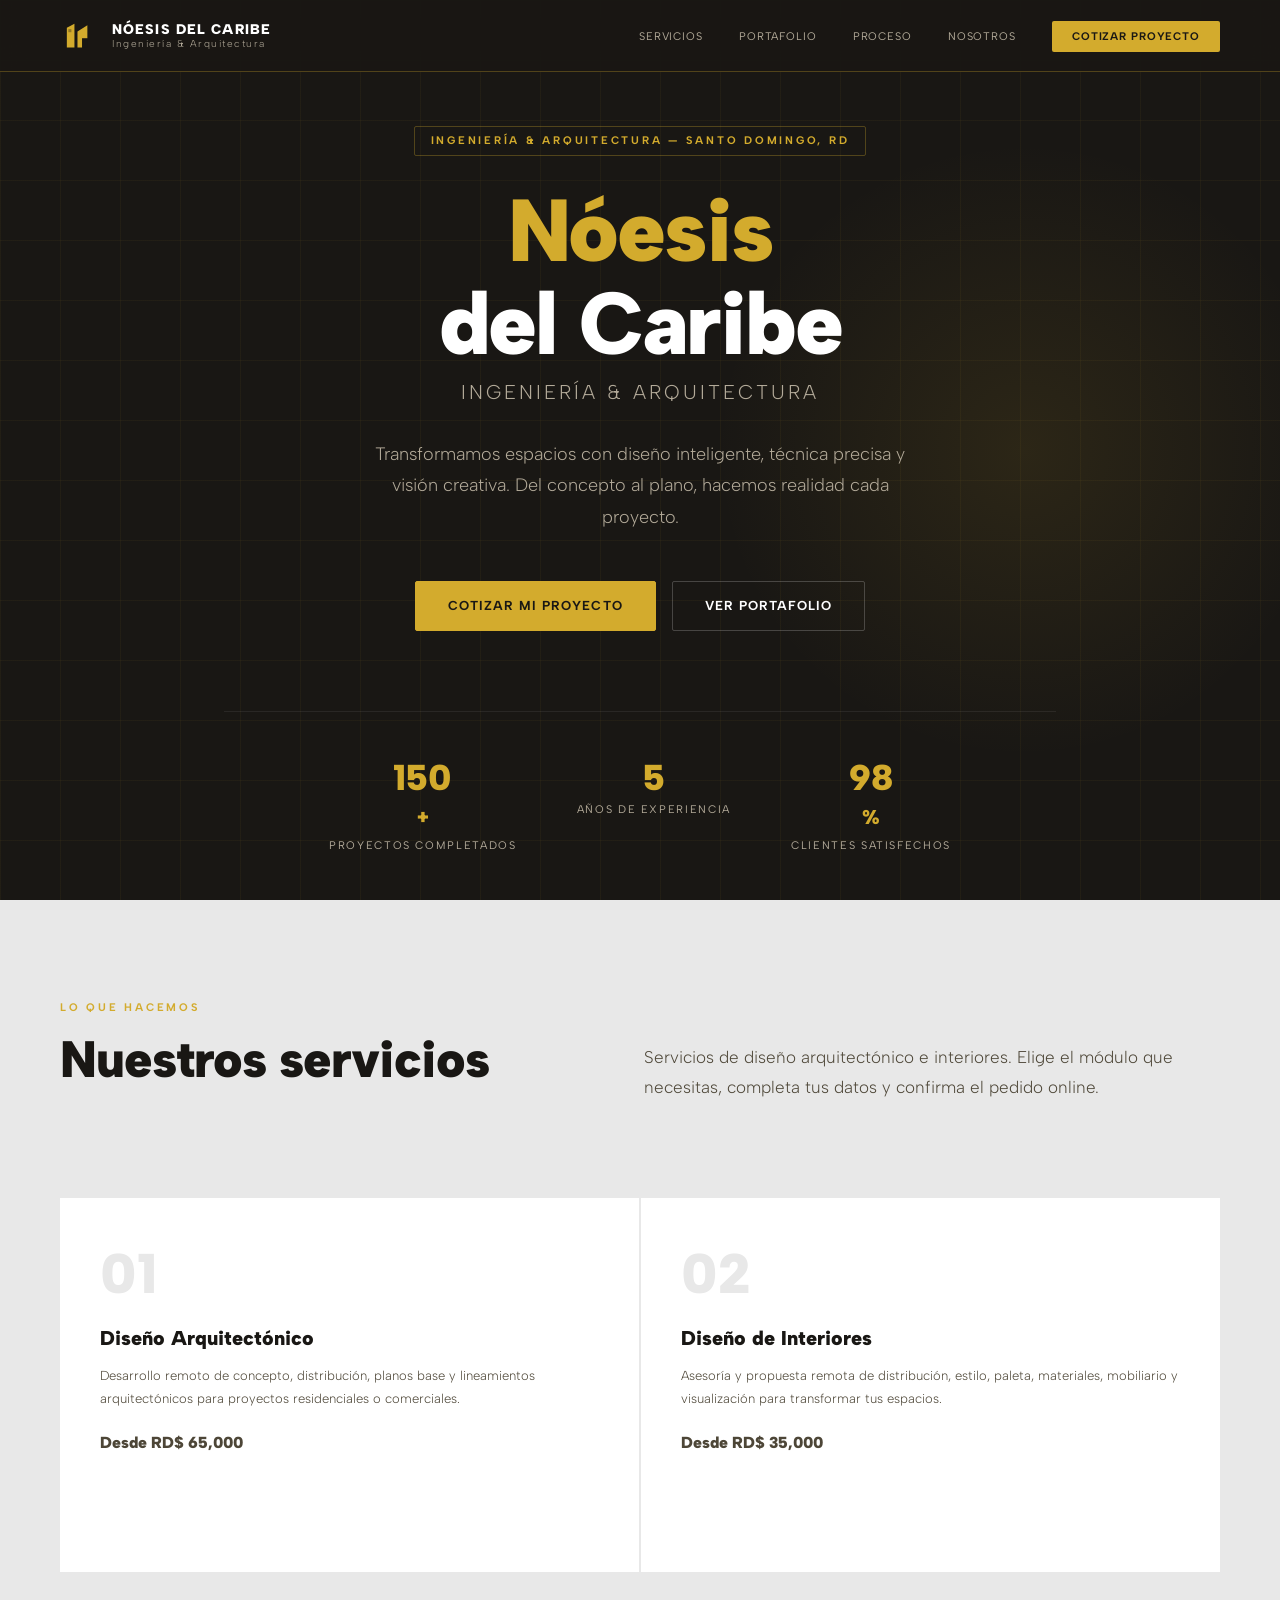
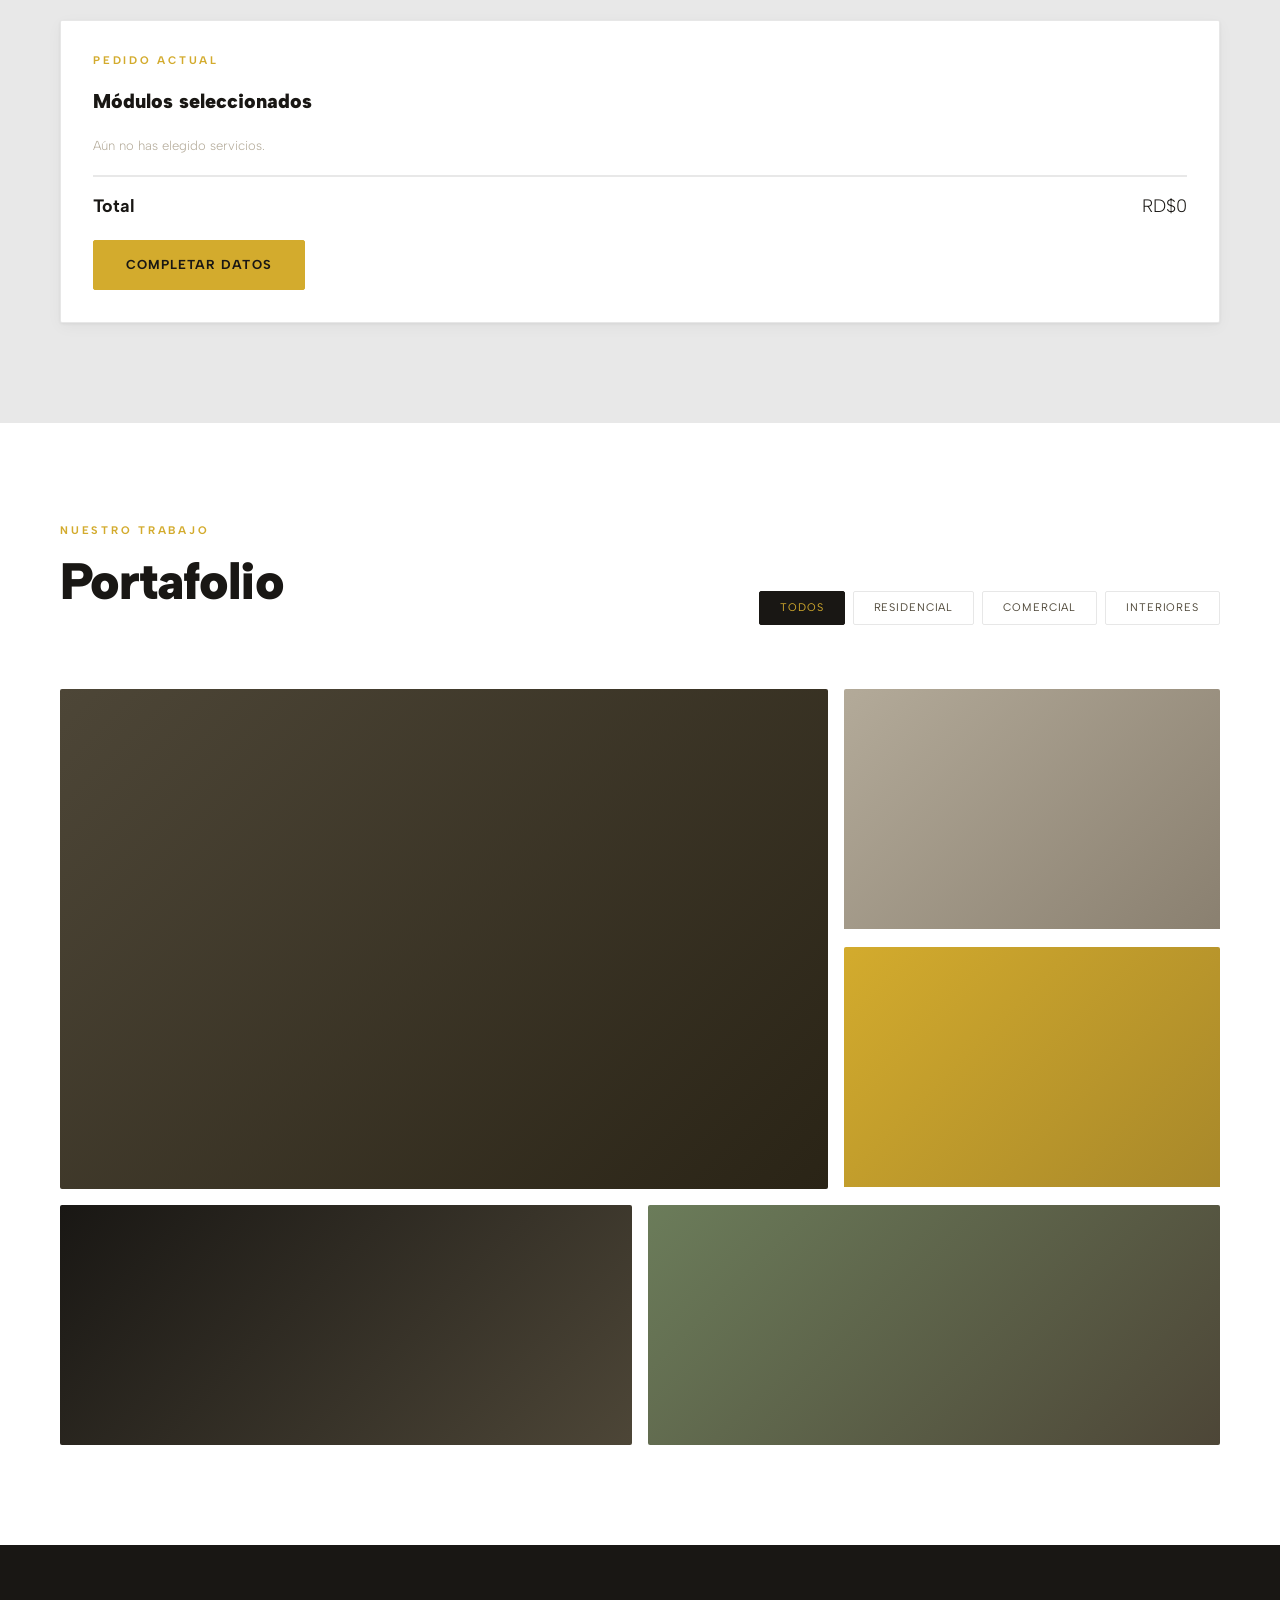
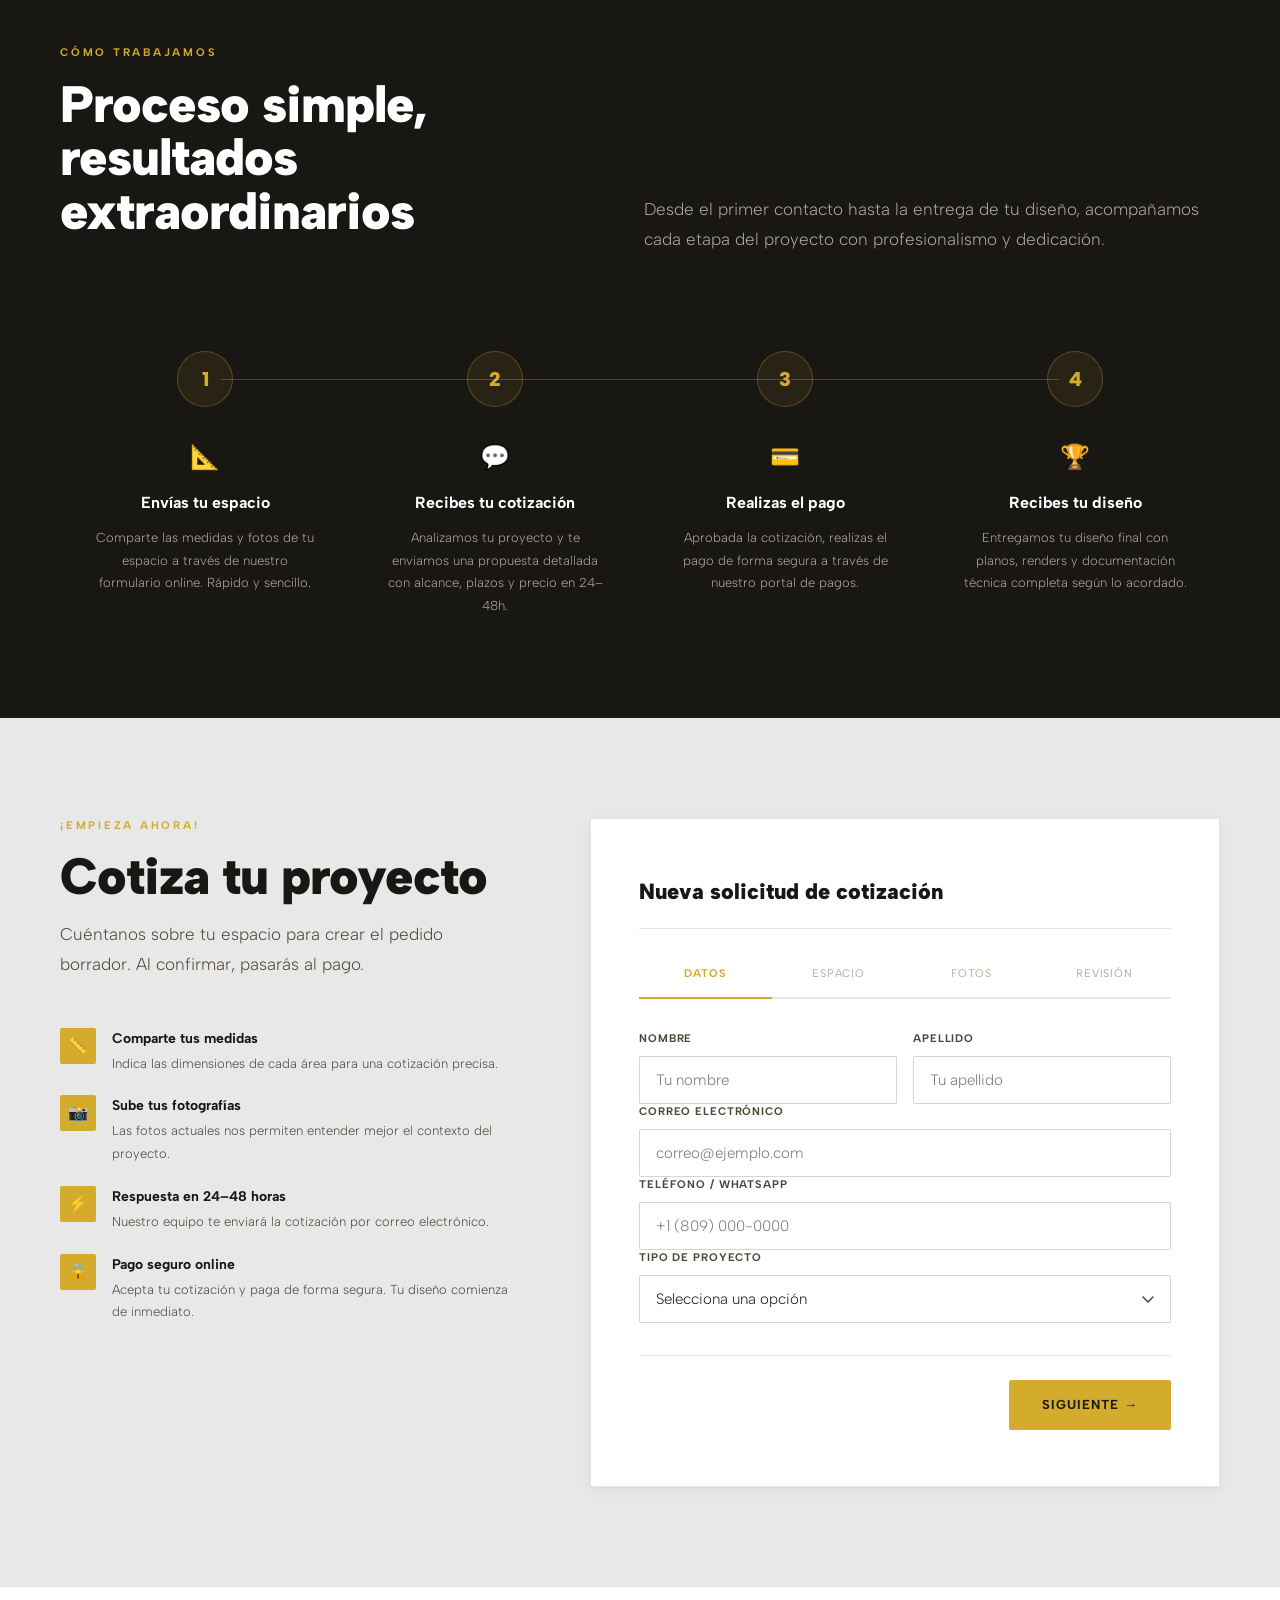
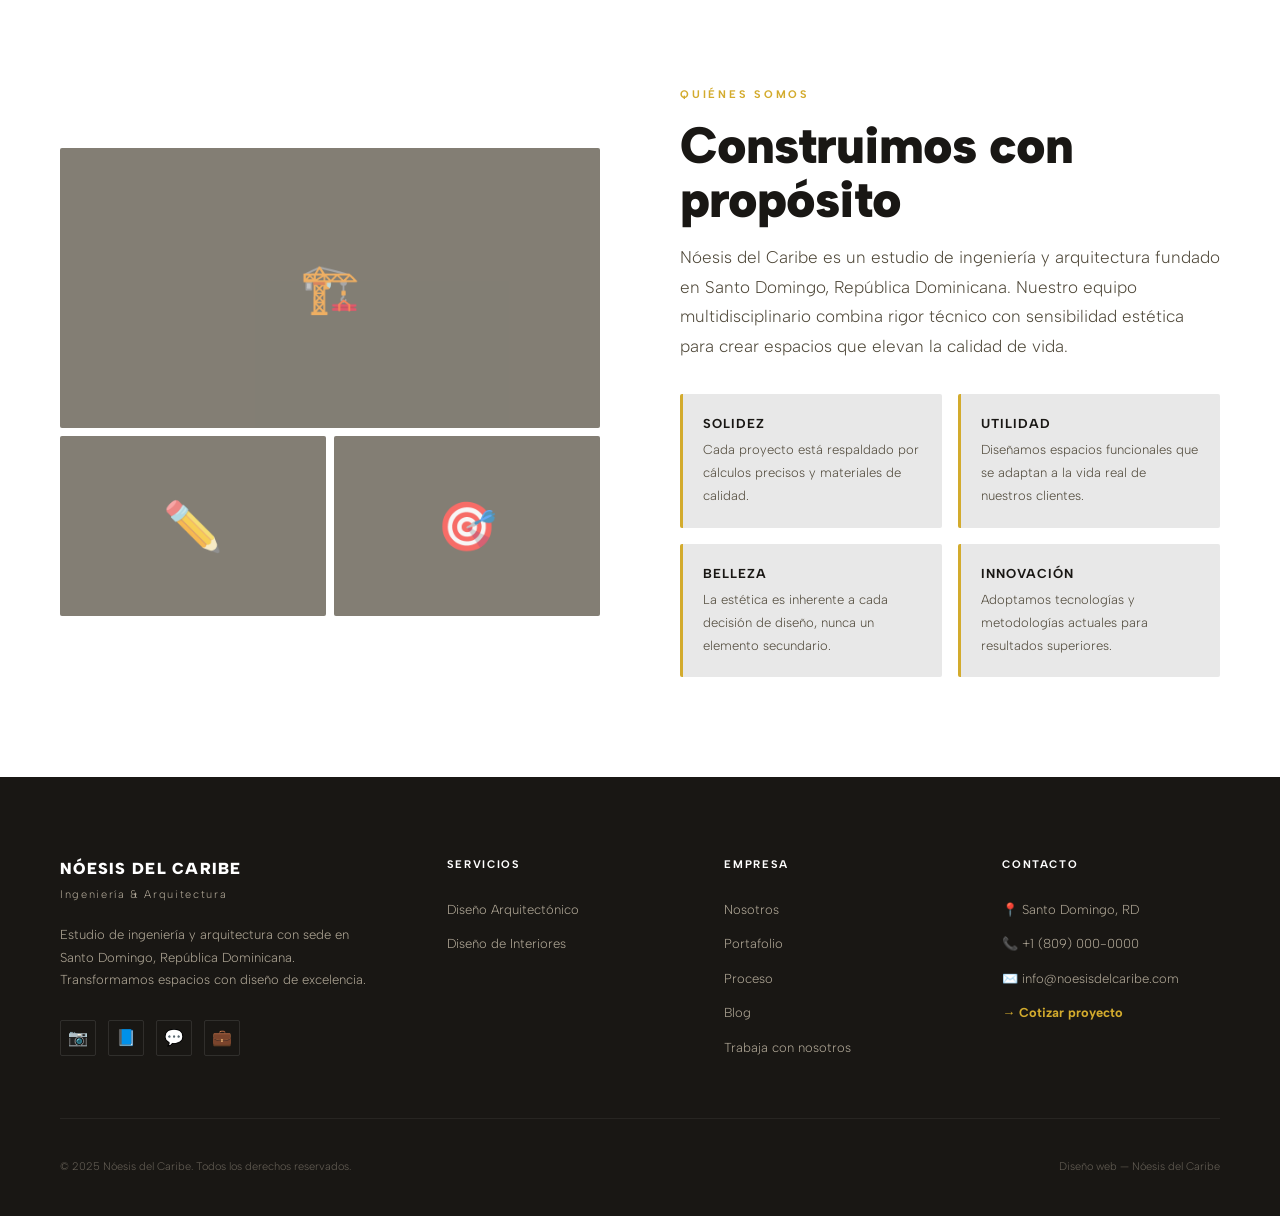
==== commit 4eabb8ce: "fix: update service names by removing "Virtual" from architectural and interior design offerings" ====
--- a/index.html
+++ b/index.html
@@ -129,7 +129,7 @@
 
       <div class="services__grid">
 
-        <article class="service-card fade-up" data-service-id="arquitectonico" data-service-name="Diseño Arquitectónico Virtual" data-service-price="65000">
+        <article class="service-card fade-up" data-service-id="arquitectonico" data-service-name="Diseño Arquitectónico" data-service-price="65000">
           <div class="service-card__num" aria-hidden="true">01</div>
           <h3 class="service-card__name">Diseño Arquitectónico</h3>
           <p class="service-card__desc">Desarrollo remoto de concepto, distribución, planos base y lineamientos arquitectónicos para proyectos residenciales o comerciales.</p>
@@ -137,7 +137,7 @@
           <button type="button" class="btn btn--outline service-card__action" data-add-service>Añadir al pedido</button>
         </article>
 
-        <article class="service-card fade-up" data-service-id="interiores" data-service-name="Diseño de Interiores Virtual" data-service-price="35000">
+        <article class="service-card fade-up" data-service-id="interiores" data-service-name="Diseño de Interiores" data-service-price="35000">
           <div class="service-card__num" aria-hidden="true">02</div>
           <h3 class="service-card__name">Diseño de Interiores</h3>
           <p class="service-card__desc">Asesoría y propuesta remota de distribución, estilo, paleta, materiales, mobiliario y visualización para transformar tus espacios.</p>
@@ -358,9 +358,9 @@
               <label for="f-tipo">Tipo de proyecto</label>
               <select id="f-tipo" name="tipo">
                 <option value="">Selecciona una opción</option>
-                <option>Diseño arquitectónico virtual</option>
-                <option>Diseño de interiores virtual</option>
-                <option>Diseño arquitectónico + interiores virtual</option>
+                <option>Diseño arquitectónico</option>
+                <option>Diseño de interiores</option>
+                <option>Diseño arquitectónico + interiores</option>
               </select>
             </div>
             <div class="form-nav">
@@ -640,8 +640,8 @@
       <div class="footer__col">
         <h4 class="footer__col-title">Servicios</h4>
         <ul class="footer__links" role="list">
-          <li><a href="#services">Diseño Arquitectónico Virtual</a></li>
-          <li><a href="#services">Diseño de Interiores Virtual</a></li>
+          <li><a href="#services">Diseño Arquitectónico</a></li>
+          <li><a href="#services">Diseño de Interiores</a></li>
         </ul>
       </div>
 
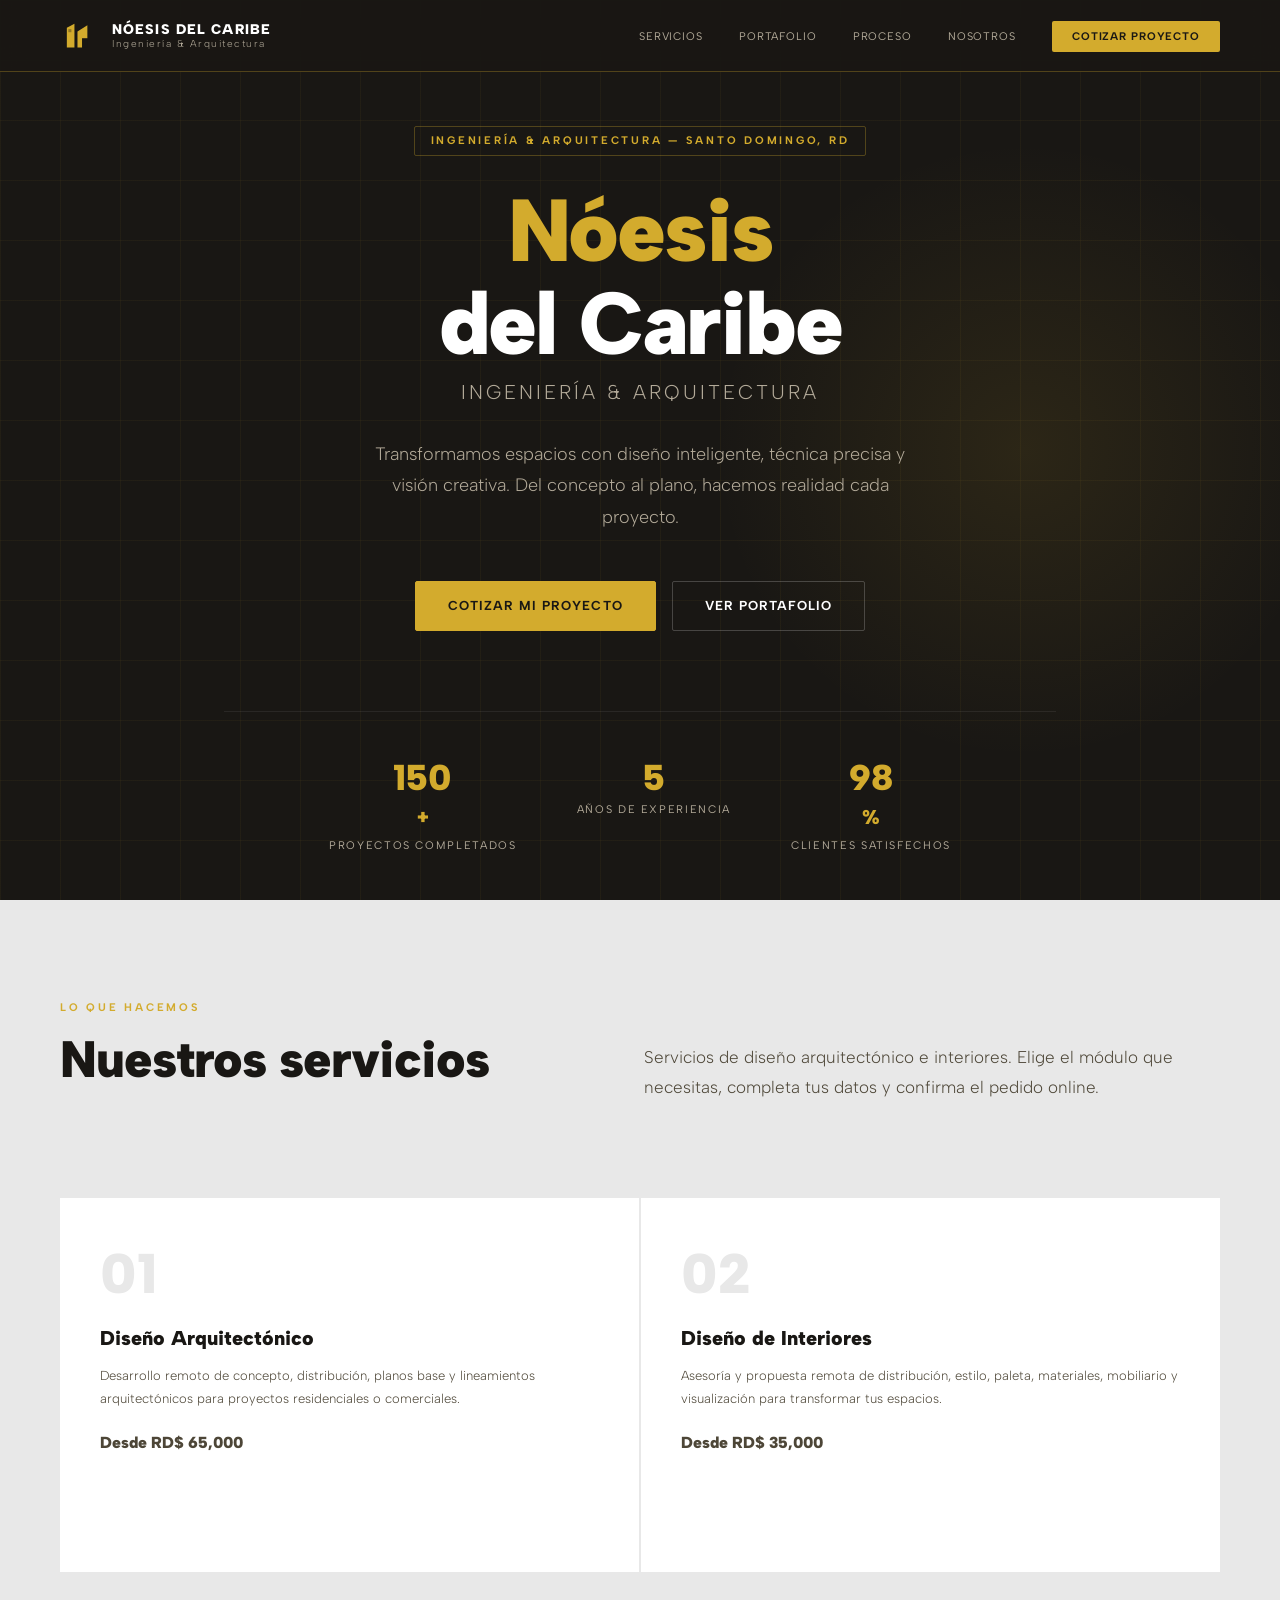
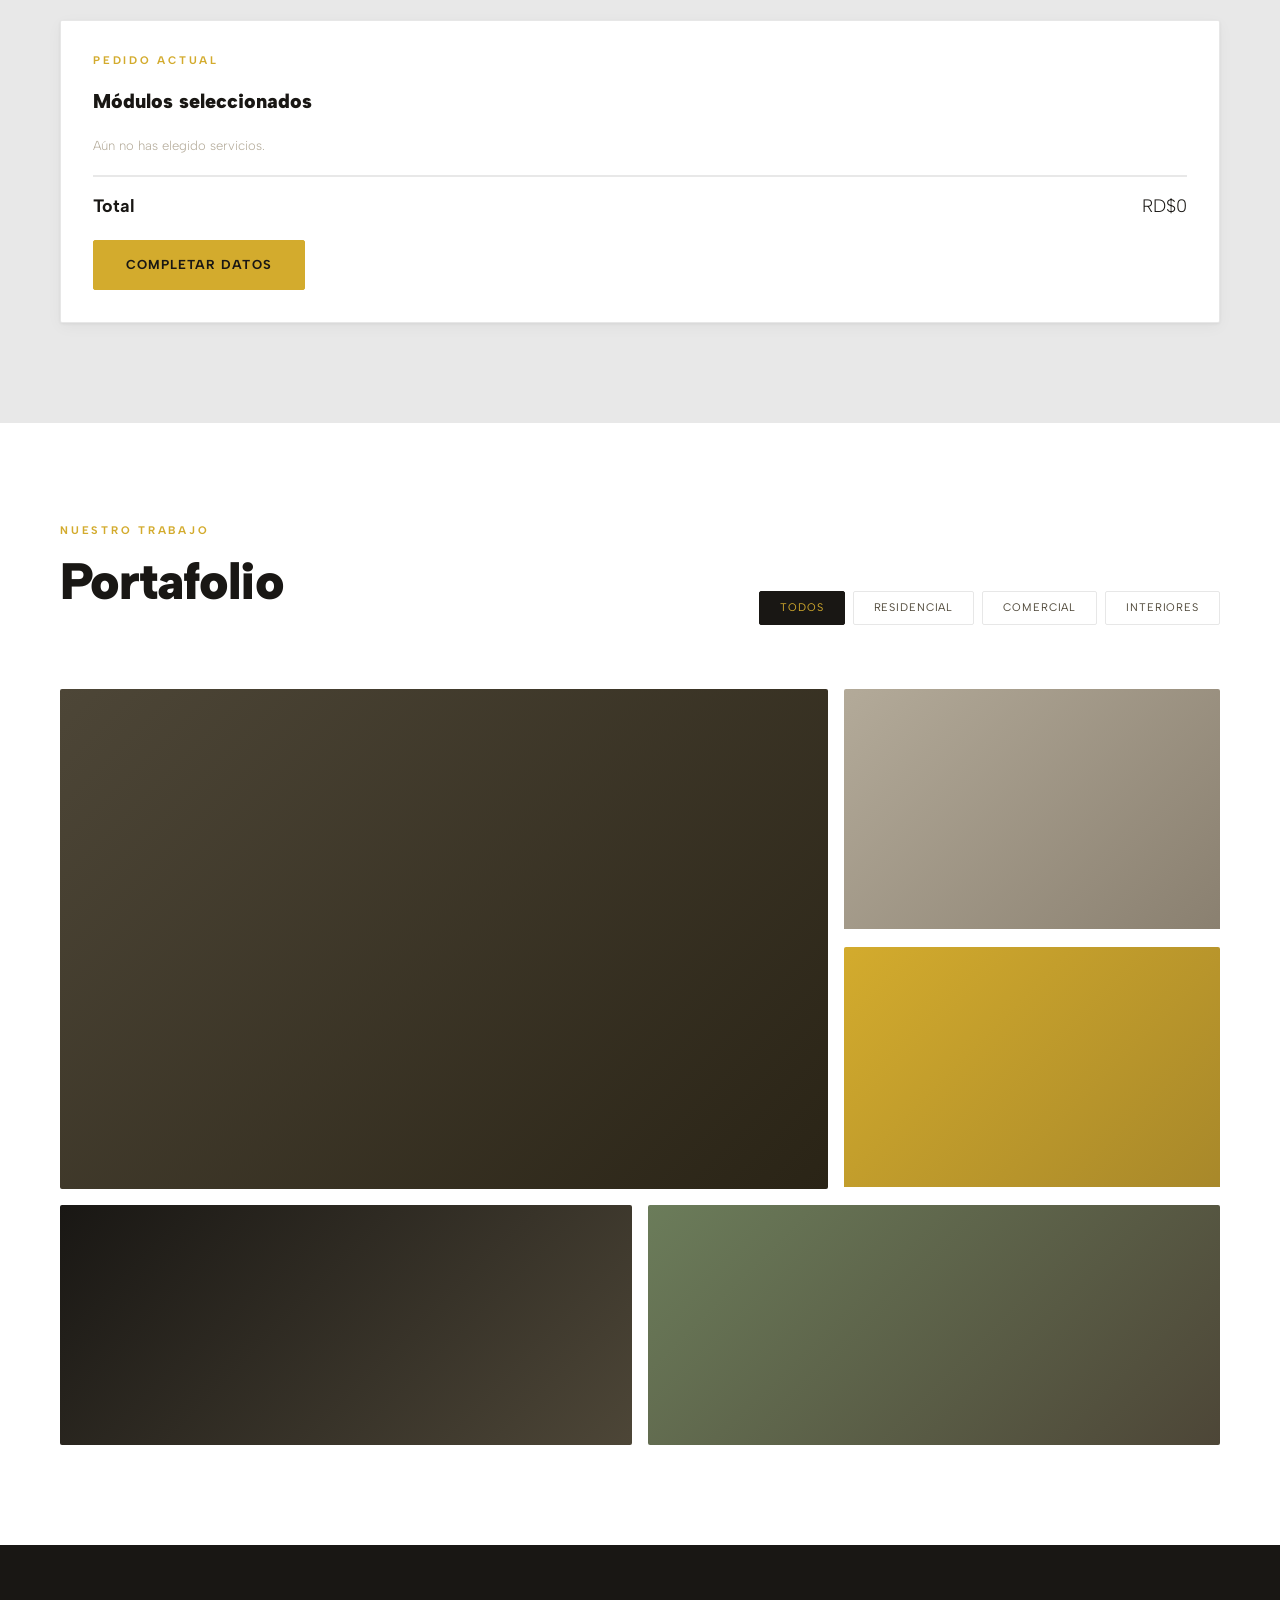
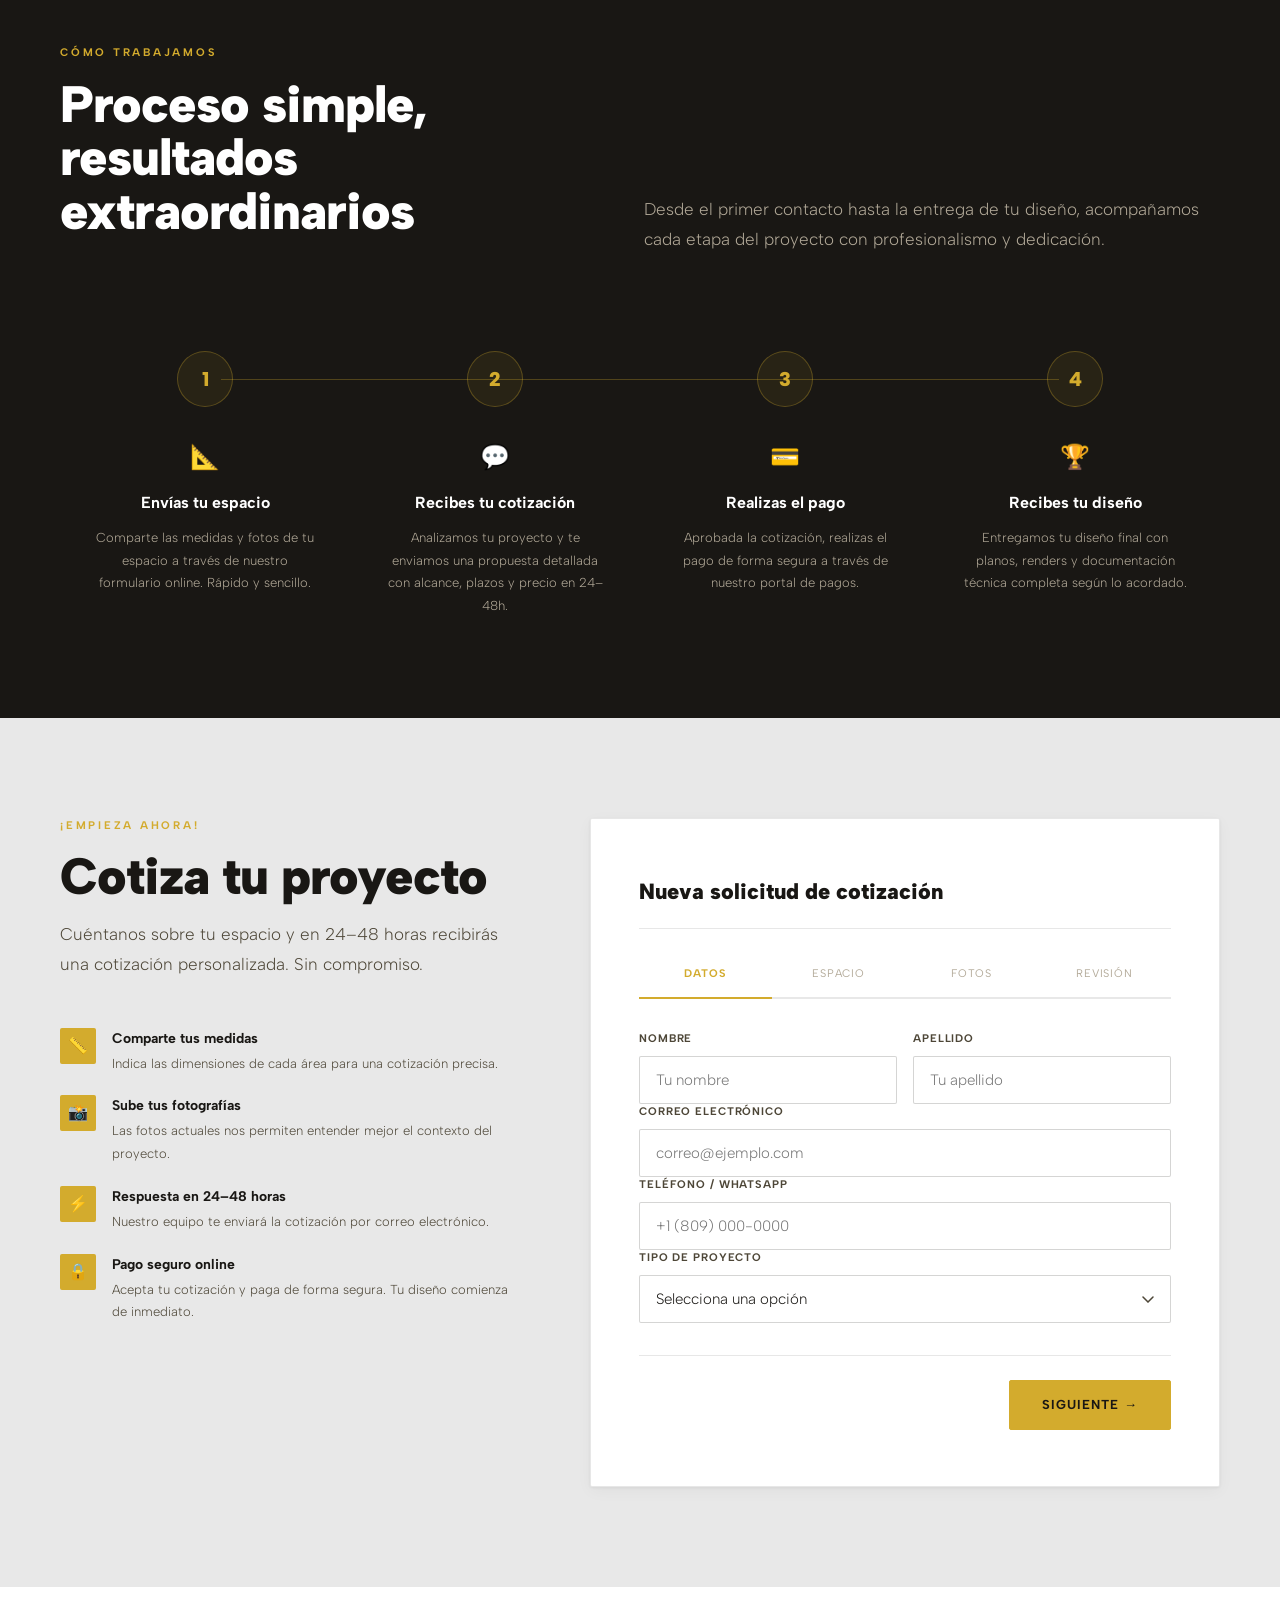
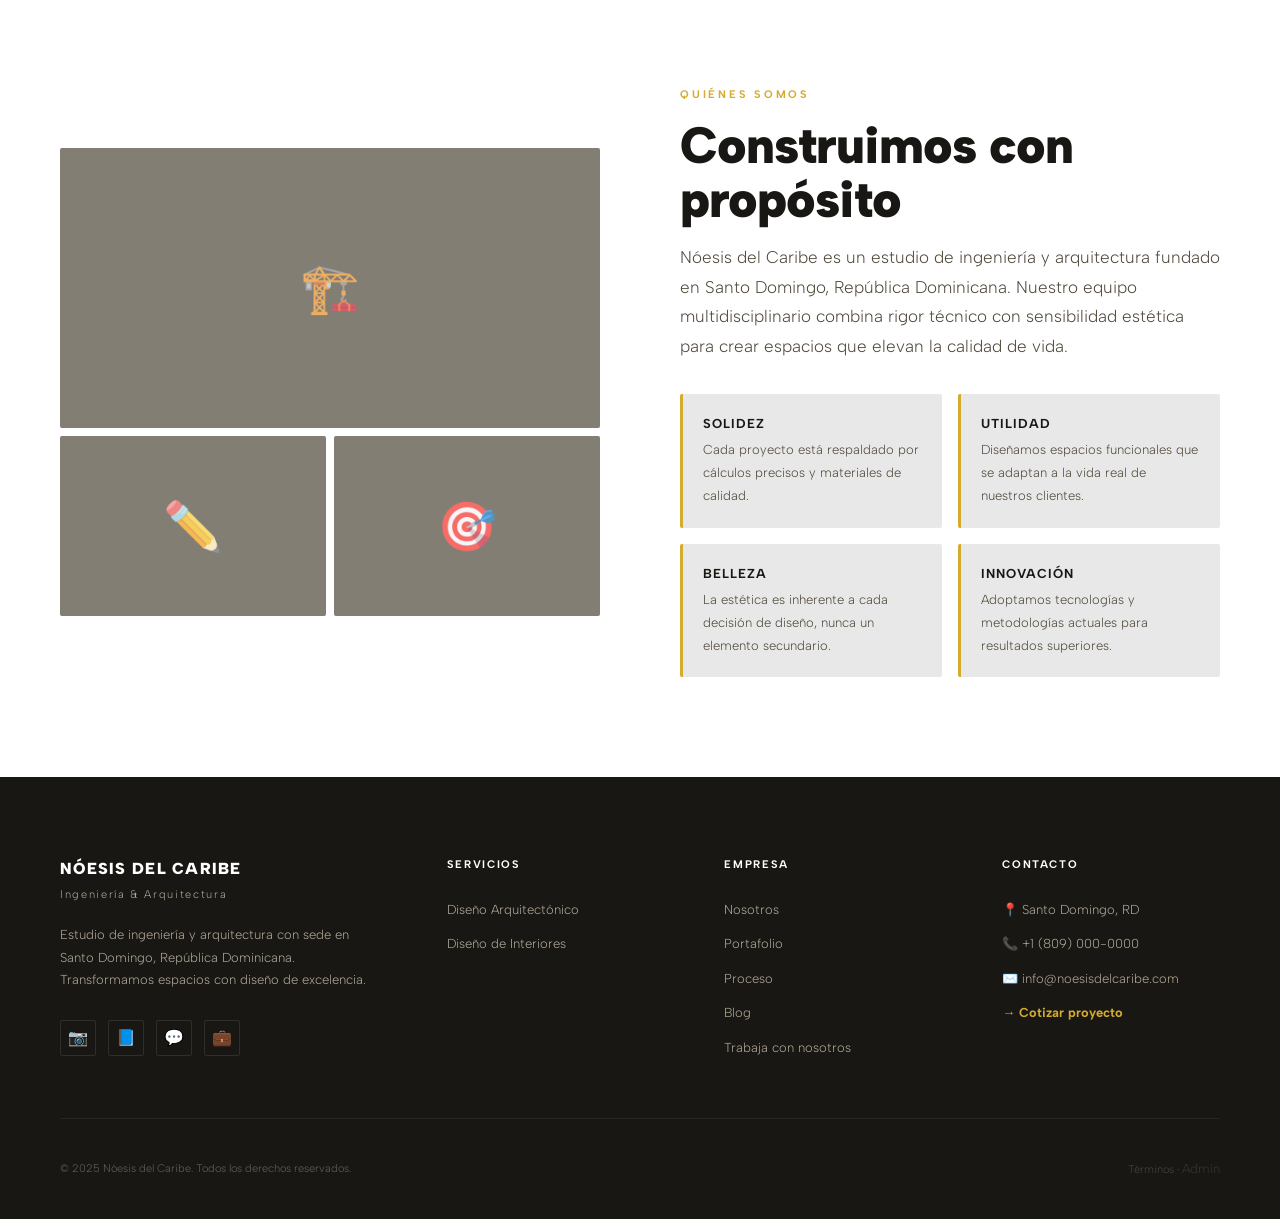
==== commit f6b90d97: "feat: implement full client-to-delivery workflow - Add /api/orders/submit endpoint: client submits r" ====
--- a/index.html
+++ b/index.html
@@ -279,7 +279,7 @@
         <div class="quote-info fade-up">
           <p class="section-label">¡Empieza ahora!</p>
           <h2 class="section-title" id="quote-title">Cotiza tu proyecto</h2>
-          <p class="section-desc">Cuéntanos sobre tu espacio para crear el pedido borrador. Al confirmar, pasarás al pago.</p>
+          <p class="section-desc">Cuéntanos sobre tu espacio y en 24–48 horas recibirás una cotización personalizada. Sin compromiso.</p>
 
           <ul class="quote-info__list" role="list">
             <li class="quote-info__item">
@@ -459,7 +459,7 @@
             </div>
             <div class="form-nav">
               <button type="button" class="btn btn--ghost" id="step4-back">← Atrás</button>
-              <button type="button" class="btn btn--dark" id="submitBtn">Crear pedido y pagar</button>
+              <button type="button" class="btn btn--dark" id="submitBtn">Enviar solicitud</button>
             </div>
           </fieldset>
 
@@ -630,10 +630,10 @@
         <p class="footer__brand-sub">Ingeniería &amp; Arquitectura</p>
         <p class="footer__desc">Estudio de ingeniería y arquitectura con sede en Santo Domingo, República Dominicana. Transformamos espacios con diseño de excelencia.</p>
         <div class="footer__social" role="list" aria-label="Redes sociales">
-          <a class="footer__social-btn" href="https://www.instagram.com/" target="_blank" rel="noopener" role="listitem" aria-label="Instagram" title="Instagram">📷</a>
+          <a class="footer__social-btn" href="https://www.instagram.com/noesis.cb/" target="_blank" rel="noopener" role="listitem" aria-label="Instagram" title="Instagram">📷</a>
           <a class="footer__social-btn" href="https://www.facebook.com/" target="_blank" rel="noopener" role="listitem" aria-label="Facebook" title="Facebook">📘</a>
-          <a class="footer__social-btn" href="https://wa.me/18090000000" target="_blank" rel="noopener" role="listitem" aria-label="WhatsApp" title="WhatsApp">💬</a>
-          <a class="footer__social-btn" href="https://www.linkedin.com/" target="_blank" rel="noopener" role="listitem" aria-label="LinkedIn" title="LinkedIn">💼</a>
+          <a class="footer__social-btn" href="https://wa.me/18295425046" target="_blank" rel="noopener" role="listitem" aria-label="WhatsApp" title="WhatsApp">💬</a>
+          <a class="footer__social-btn" href="https://www.linkedin.com/in/cristal-fabian-8961b53a7/" target="_blank" rel="noopener" role="listitem" aria-label="LinkedIn" title="LinkedIn">💼</a>
         </div>
       </div>
 
@@ -670,7 +670,7 @@
 
     <div class="footer__bottom">
       <p>© 2025 Nóesis del Caribe. Todos los derechos reservados.</p>
-      <p>Diseño web — Nóesis del Caribe</p>
+      <p><a href="pages/terminos.html" style="color:inherit;opacity:.6">Términos</a> · <a href="/admin" style="color:inherit;opacity:.4;font-size:.8rem">Admin</a></p>
     </div>
   </footer>
 
@@ -679,10 +679,10 @@
   ═══════════════════════════════════════ -->
   <div class="modal-overlay" id="successOverlay" role="dialog" aria-modal="true" aria-labelledby="successTitle" hidden>
     <div class="modal">
-      <div class="modal__icon" aria-hidden="true">✅</div>
-      <h2 class="modal__title" id="successTitle">Pedido borrador creado</h2>
-      <p class="modal__desc">Guardamos tu selección y tus datos. Revisa el total en la sección de pago para completar el flujo de prueba.</p>
-      <button type="button" class="btn btn--primary" id="closeSuccess">Continuar al pago</button>
+      <div class="modal__icon" aria-hidden="true">✉️</div>
+      <h2 class="modal__title" id="successTitle">Solicitud enviada</h2>
+      <p class="modal__desc" id="successDesc">Hemos recibido tu solicitud. Te enviaremos la cotización por correo en 24–48 horas hábiles.</p>
+      <button type="button" class="btn btn--primary" id="closeSuccess">Entendido</button>
     </div>
   </div>
 
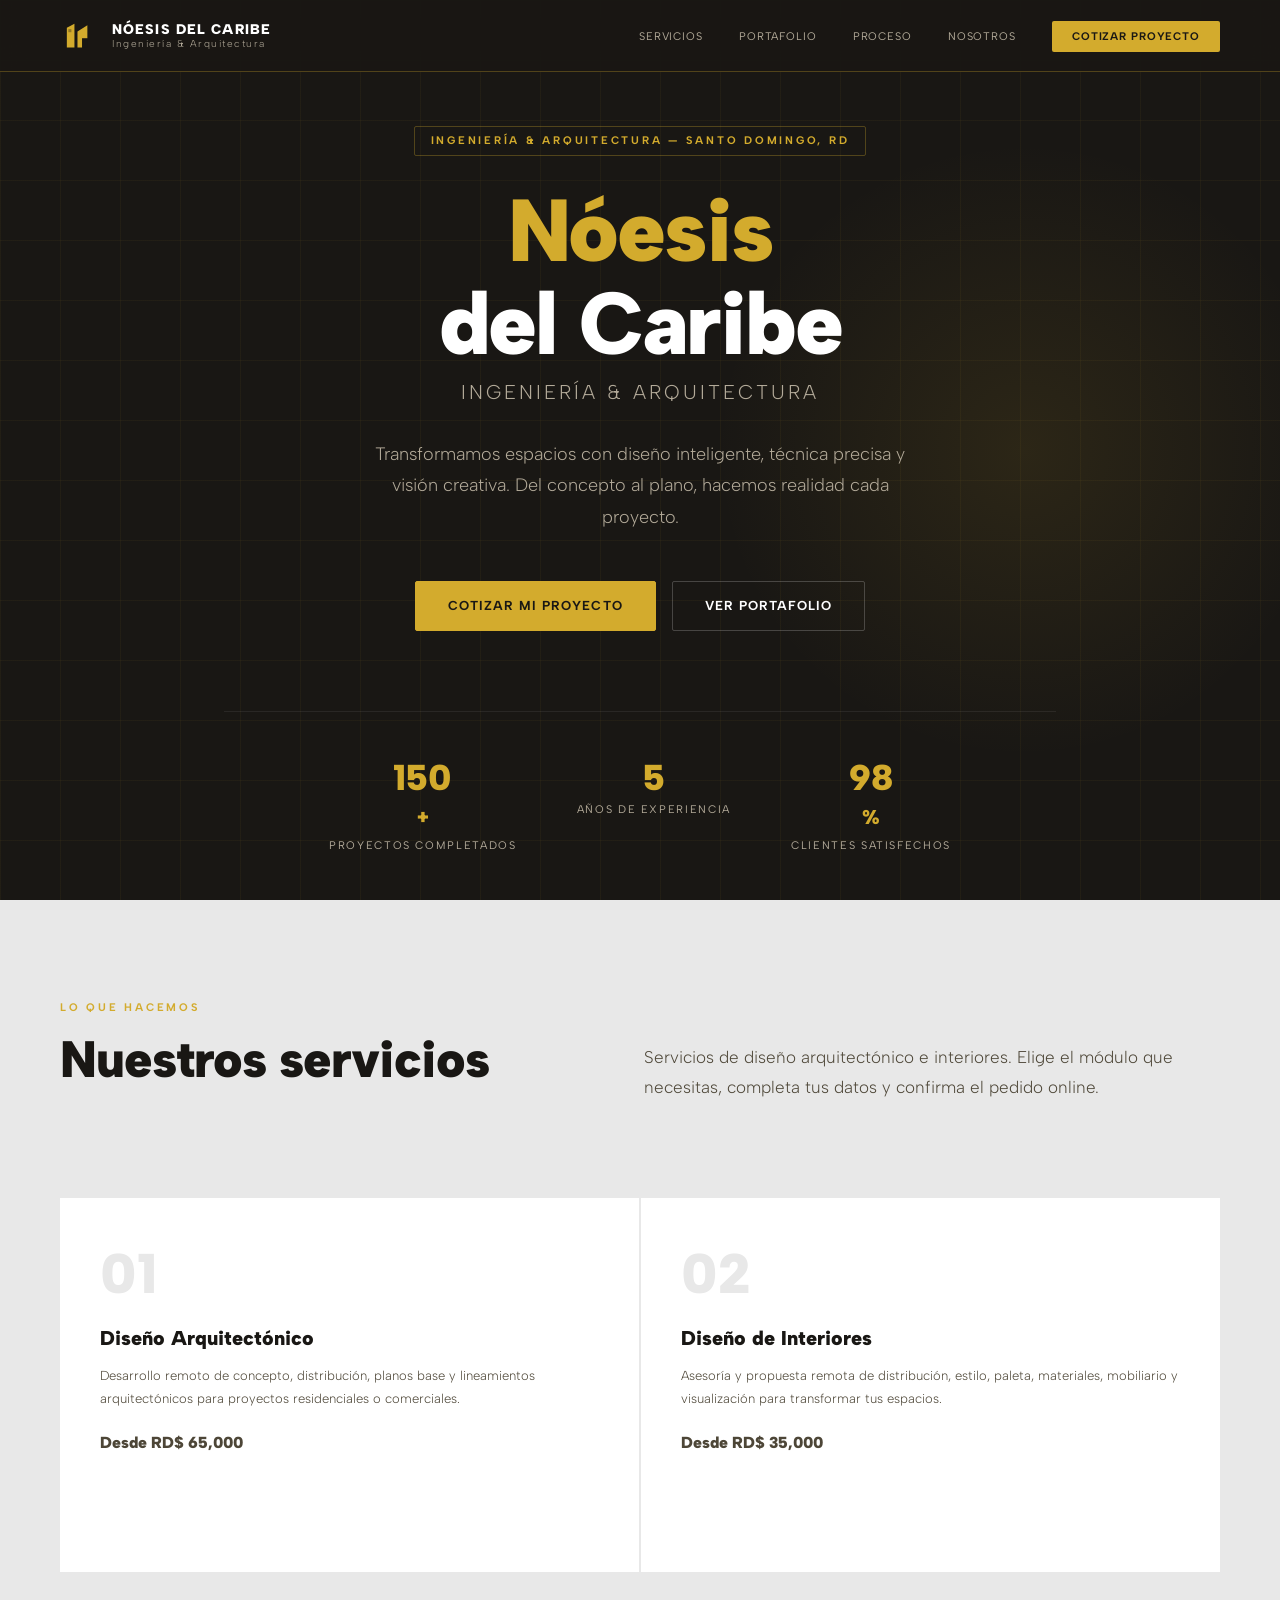
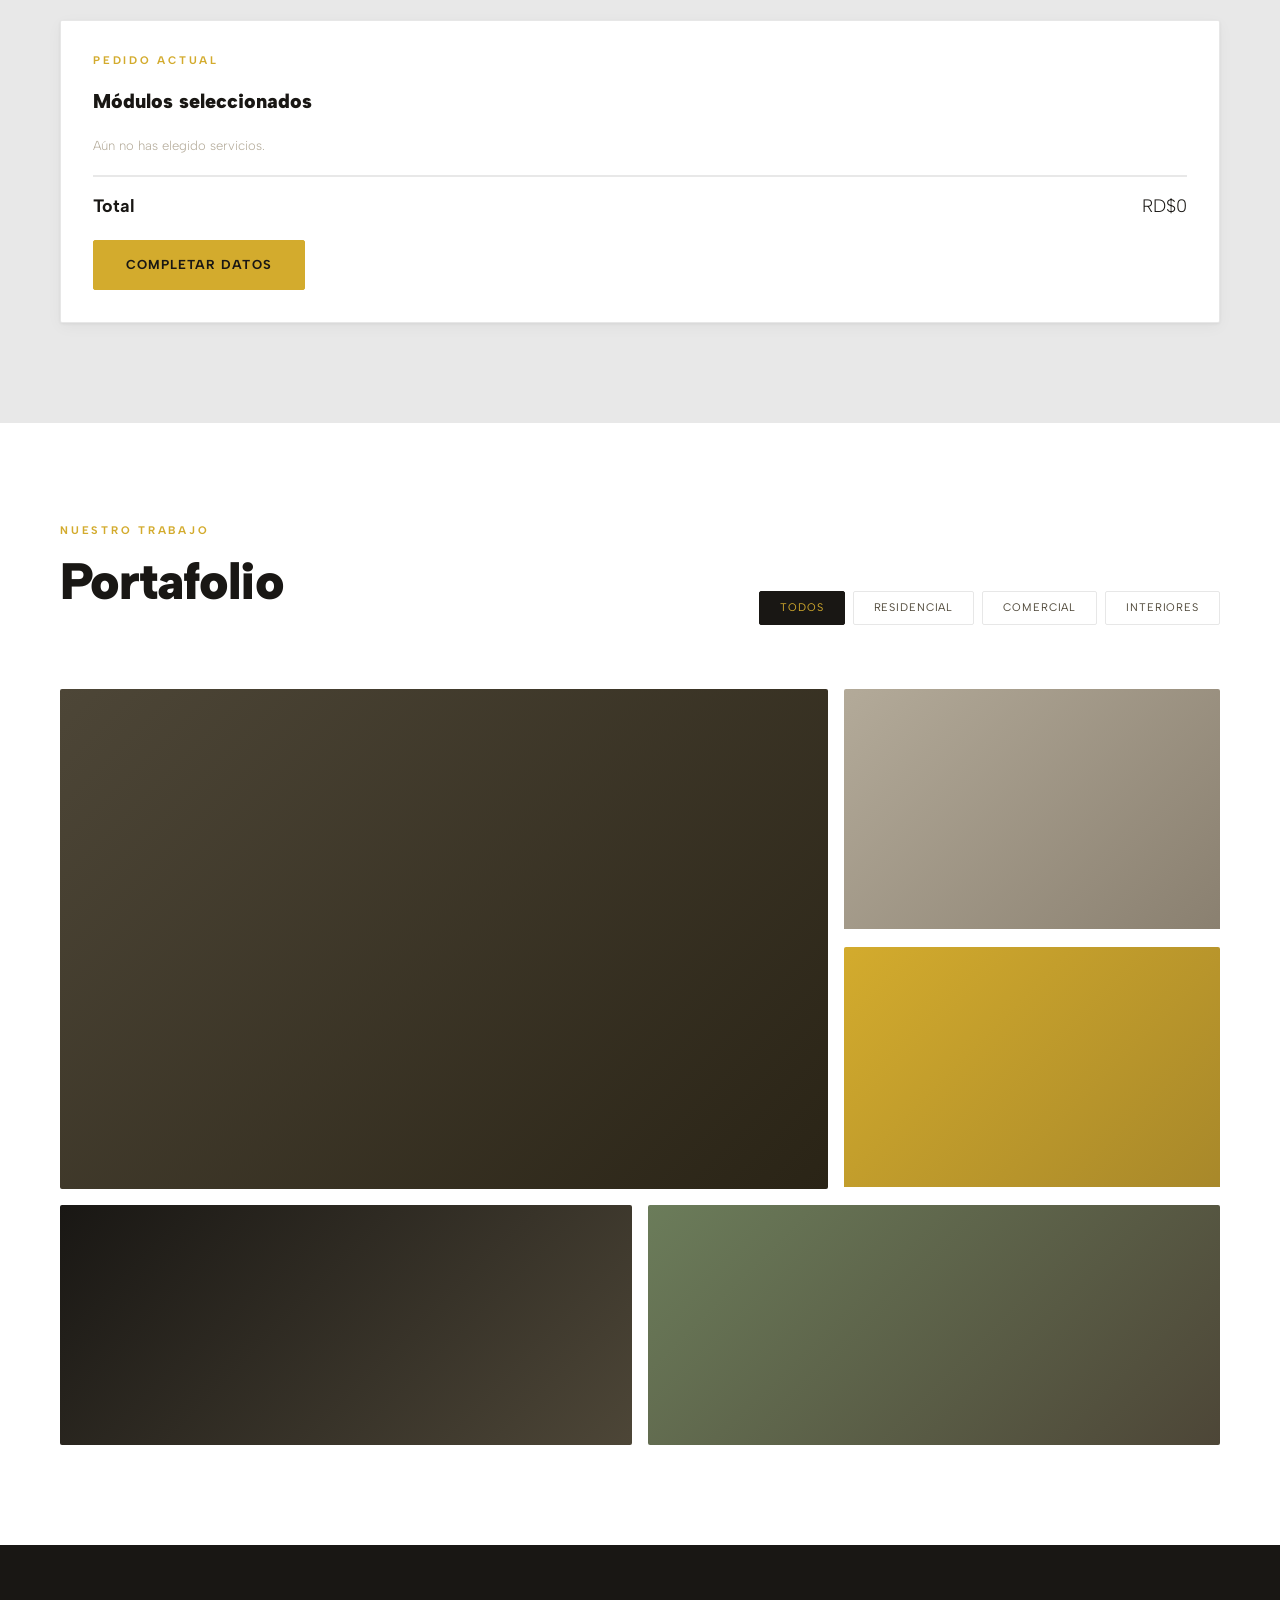
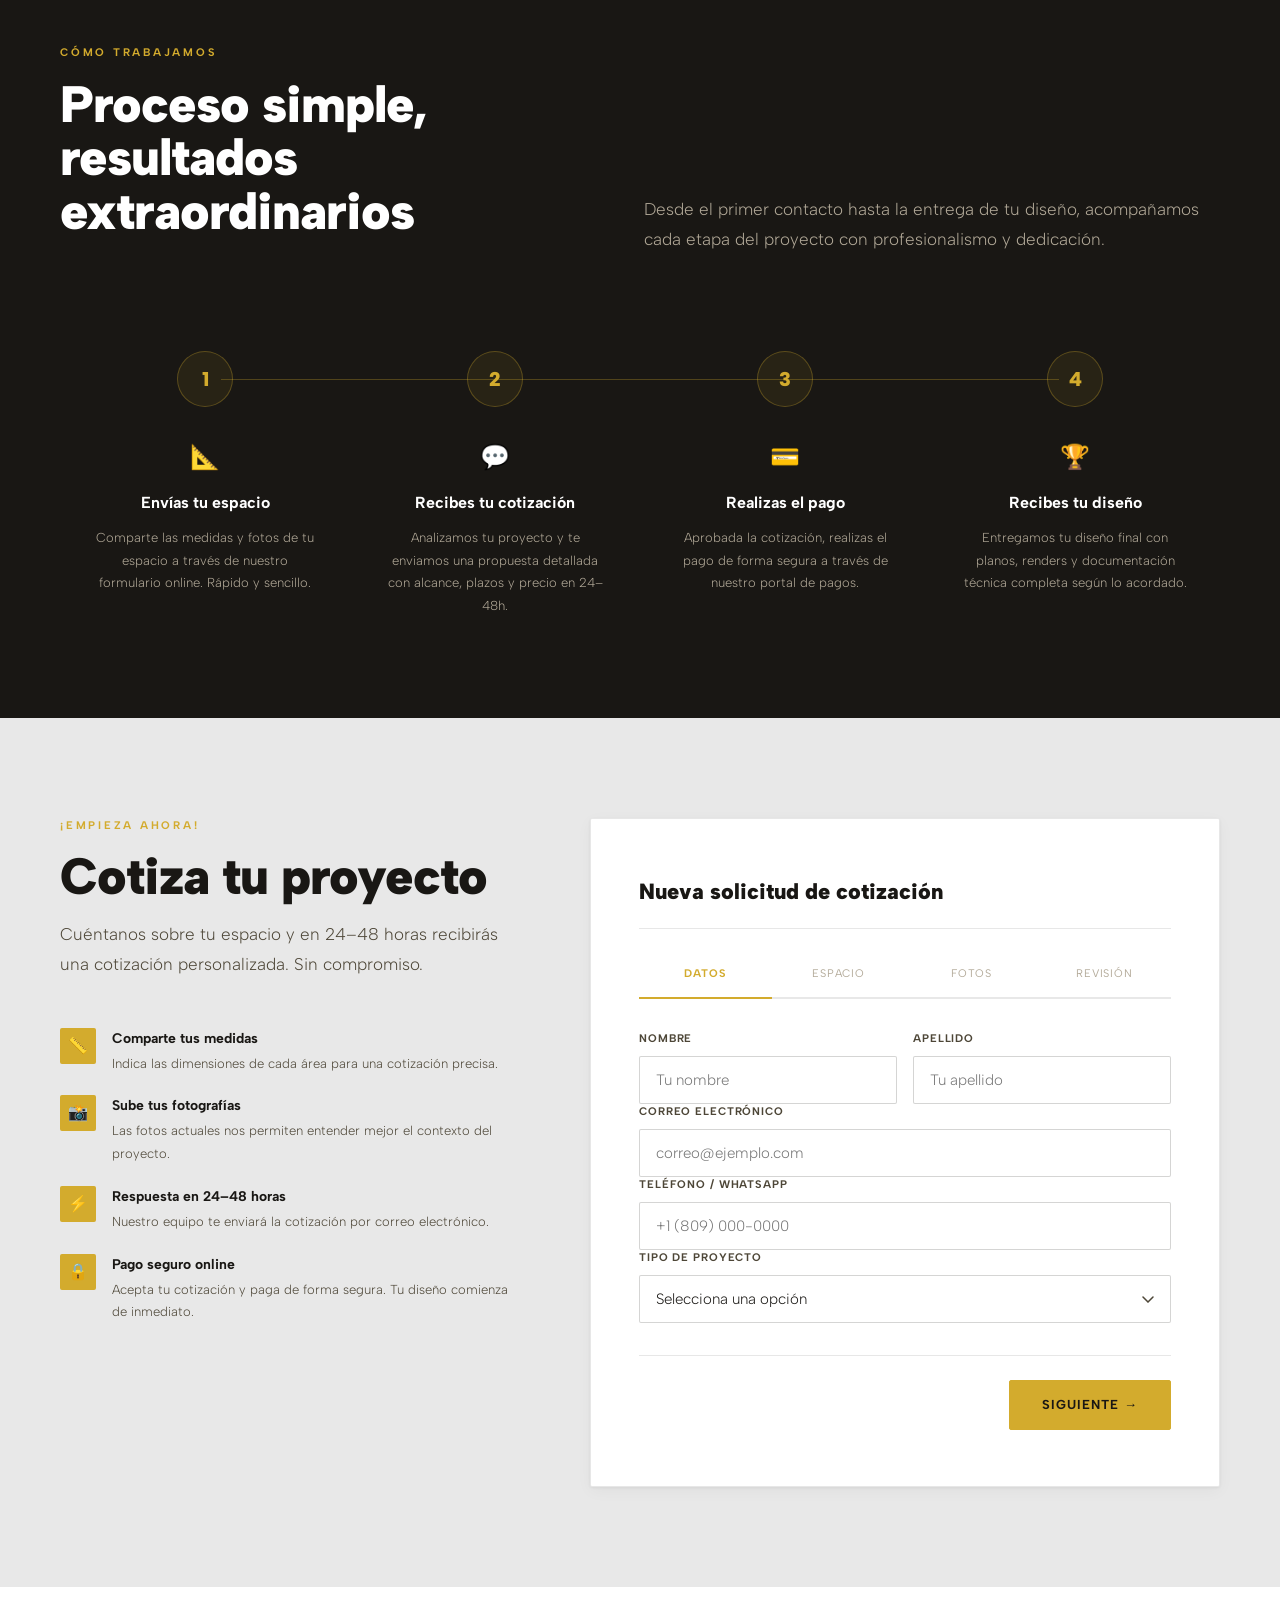
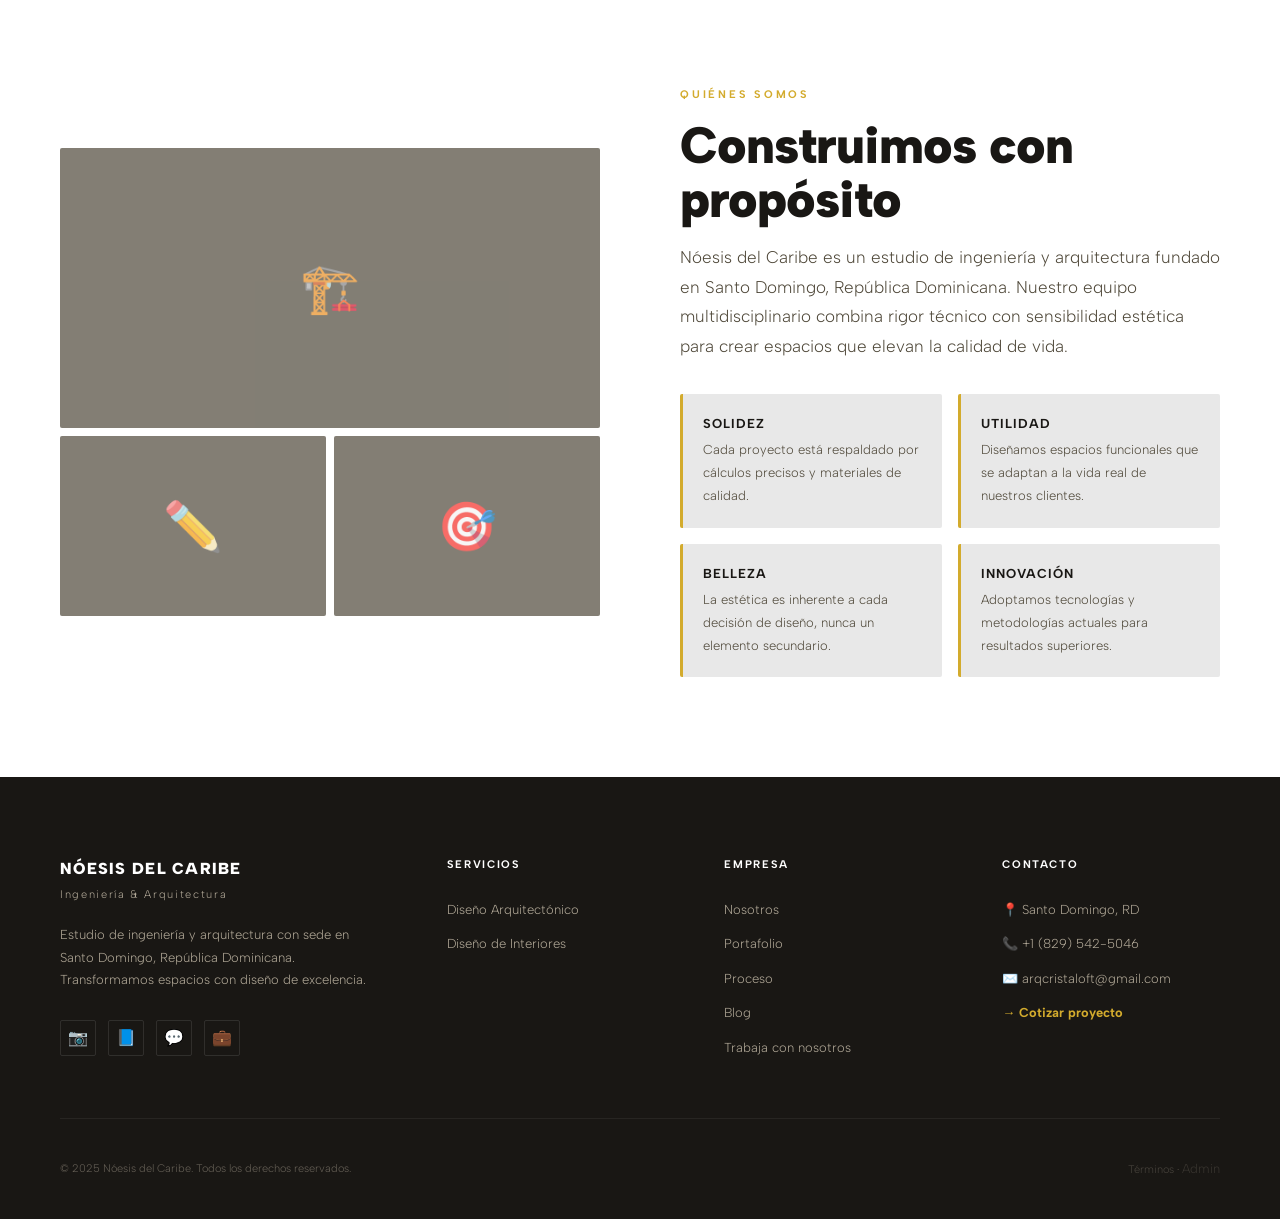
==== commit 4a07371c: "feat: actualizar datos de contacto y autenticación del panel admin Datos de contacto: - Teléfono: +1" ====
--- a/index.html
+++ b/index.html
@@ -4,14 +4,50 @@
   <meta charset="UTF-8" />
   <meta name="viewport" content="width=device-width, initial-scale=1.0" />
   <meta name="description" content="Nóesis del Caribe — Estudio de Ingeniería y Arquitectura en Santo Domingo, República Dominicana. Diseño arquitectónico, interiores, renders 3D y más." />
+  <meta name="keywords" content="arquitectura, diseño interior, ingeniería, renders 3D, planos, Santo Domingo, República Dominicana" />
+  <meta name="author" content="Nóesis del Caribe" />
   <meta name="theme-color" content="#191714" />
+  <link rel="canonical" href="https://noesisdelcaribe.com/" />
 
   <!-- Open Graph -->
-  <meta property="og:title" content="Nóesis del Caribe — Ingeniería & Arquitectura" />
+  <meta property="og:title" content="Nóesis del Caribe — Ingeniería &amp; Arquitectura" />
   <meta property="og:description" content="Transformamos espacios con diseño inteligente, técnica precisa y visión creativa." />
   <meta property="og:type" content="website" />
+  <meta property="og:url" content="https://noesisdelcaribe.com/" />
+  <meta property="og:image" content="https://noesisdelcaribe.com/og-image.jpg" />
+  <meta property="og:image:width" content="1200" />
+  <meta property="og:image:height" content="630" />
+  <meta property="og:locale" content="es_DO" />
+  <meta property="og:site_name" content="Nóesis del Caribe" />
+
+  <!-- Twitter Card -->
+  <meta name="twitter:card" content="summary_large_image" />
+  <meta name="twitter:title" content="Nóesis del Caribe — Ingeniería &amp; Arquitectura" />
+  <meta name="twitter:description" content="Transformamos espacios con diseño inteligente, técnica precisa y visión creativa." />
+  <meta name="twitter:image" content="https://noesisdelcaribe.com/og-image.jpg" />
 
   <title>Nóesis del Caribe — Ingeniería &amp; Arquitectura</title>
+
+  <!-- Structured Data -->
+  <script type="application/ld+json">
+  {
+    "@context": "https://schema.org",
+    "@type": "ProfessionalService",
+    "name": "Nóesis del Caribe",
+    "description": "Estudio de ingeniería y arquitectura en Santo Domingo, República Dominicana. Diseño arquitectónico, interiores, renders 3D y supervisión de obra.",
+    "url": "https://noesisdelcaribe.com",
+    "email": "arqcristaloft@gmail.com",
+    "address": {
+      "@type": "PostalAddress",
+      "addressLocality": "Santo Domingo",
+      "addressCountry": "DO"
+    },
+    "areaServed": "República Dominicana",
+    "serviceType": ["Diseño Arquitectónico", "Diseño de Interiores", "Renders 3D", "Ingeniería"],
+    "priceRange": "$$",
+    "sameAs": []
+  }
+  </script>
 
   <!-- Fonts -->
   <link rel="preconnect" href="https://fonts.googleapis.com" />
@@ -660,8 +696,8 @@
         <h4 class="footer__col-title">Contacto</h4>
         <ul class="footer__links" role="list">
           <li><a href="https://maps.google.com" target="_blank" rel="noopener">📍 Santo Domingo, RD</a></li>
-          <li><a href="tel:+18090000000">📞 +1 (809) 000-0000</a></li>
-          <li><a href="mailto:info@noesisdelcaribe.com">✉️ info@noesisdelcaribe.com</a></li>
+          <li><a href="tel:+18295425046">📞 +1 (829) 542-5046</a></li>
+          <li><a href="mailto:arqcristaloft@gmail.com">✉️ arqcristaloft@gmail.com</a></li>
           <li><a href="#cotizar" class="footer__links-cta">→ Cotizar proyecto</a></li>
         </ul>
       </div>
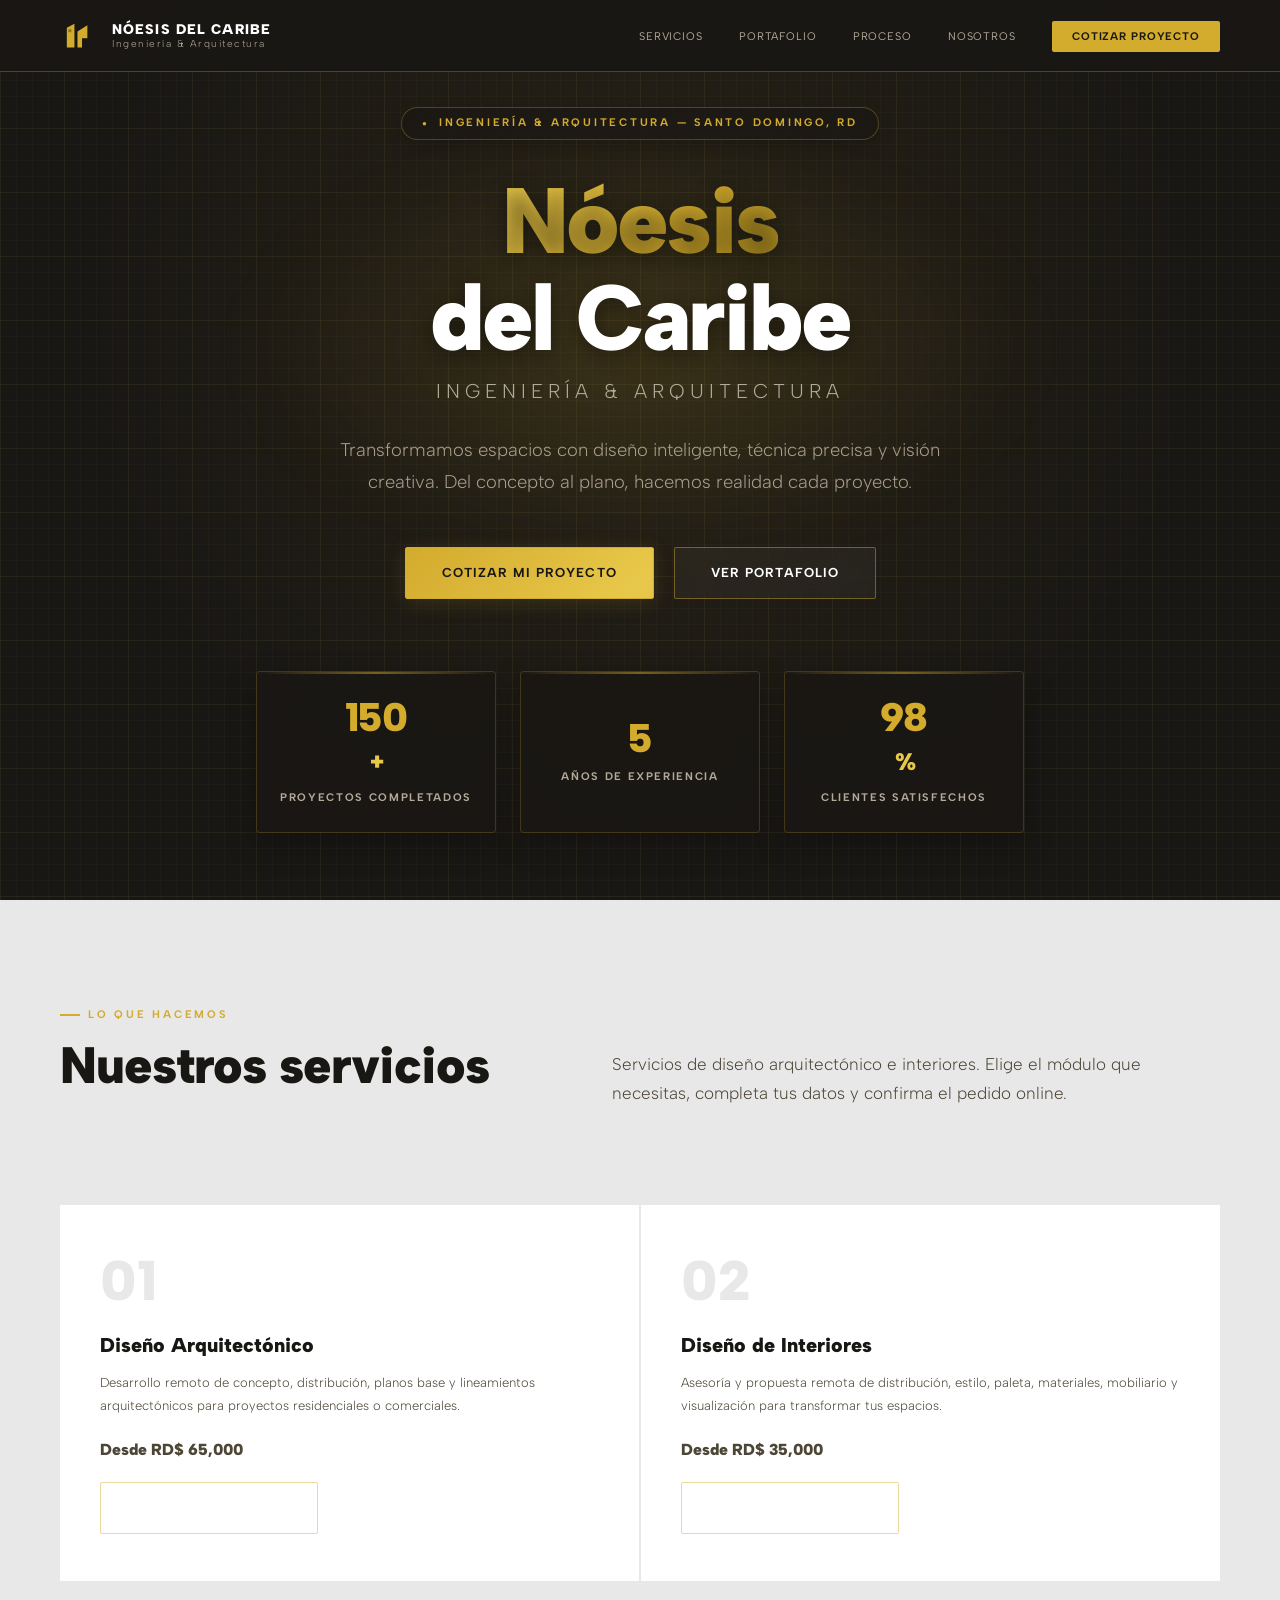
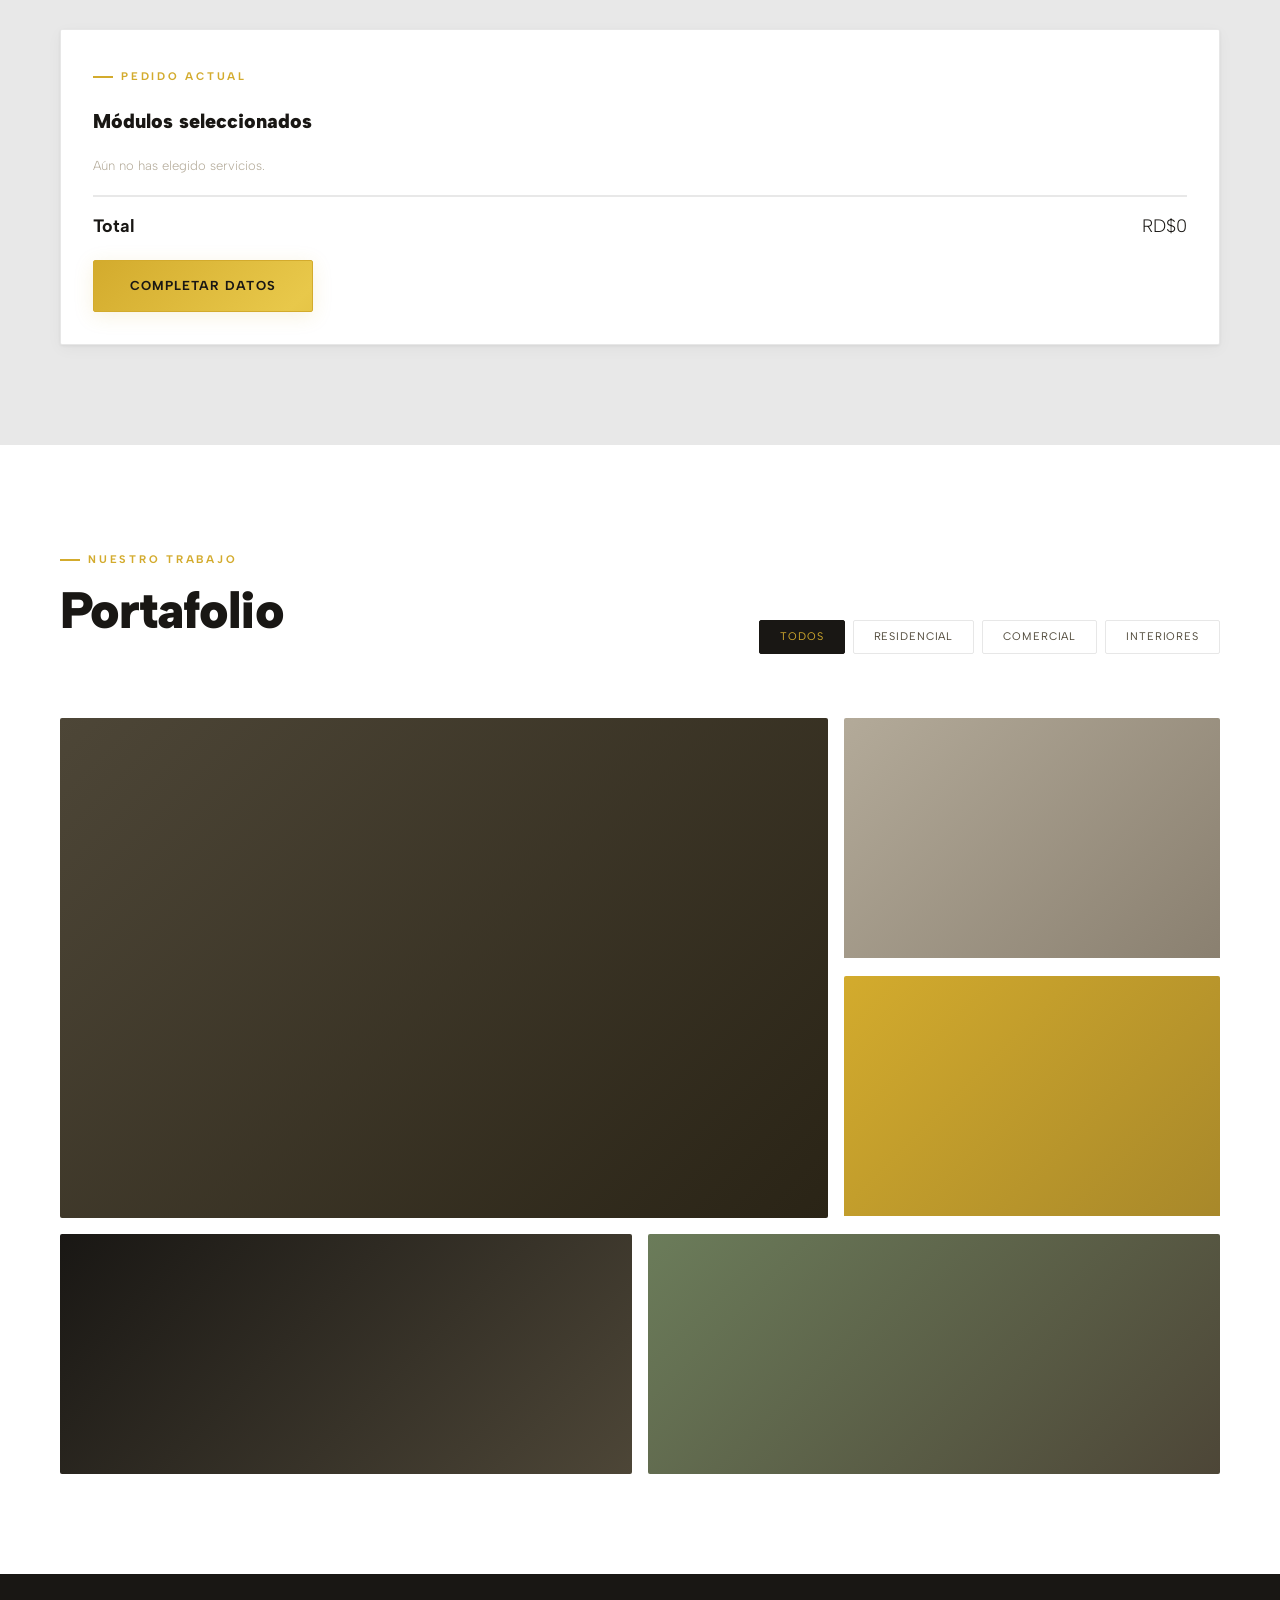
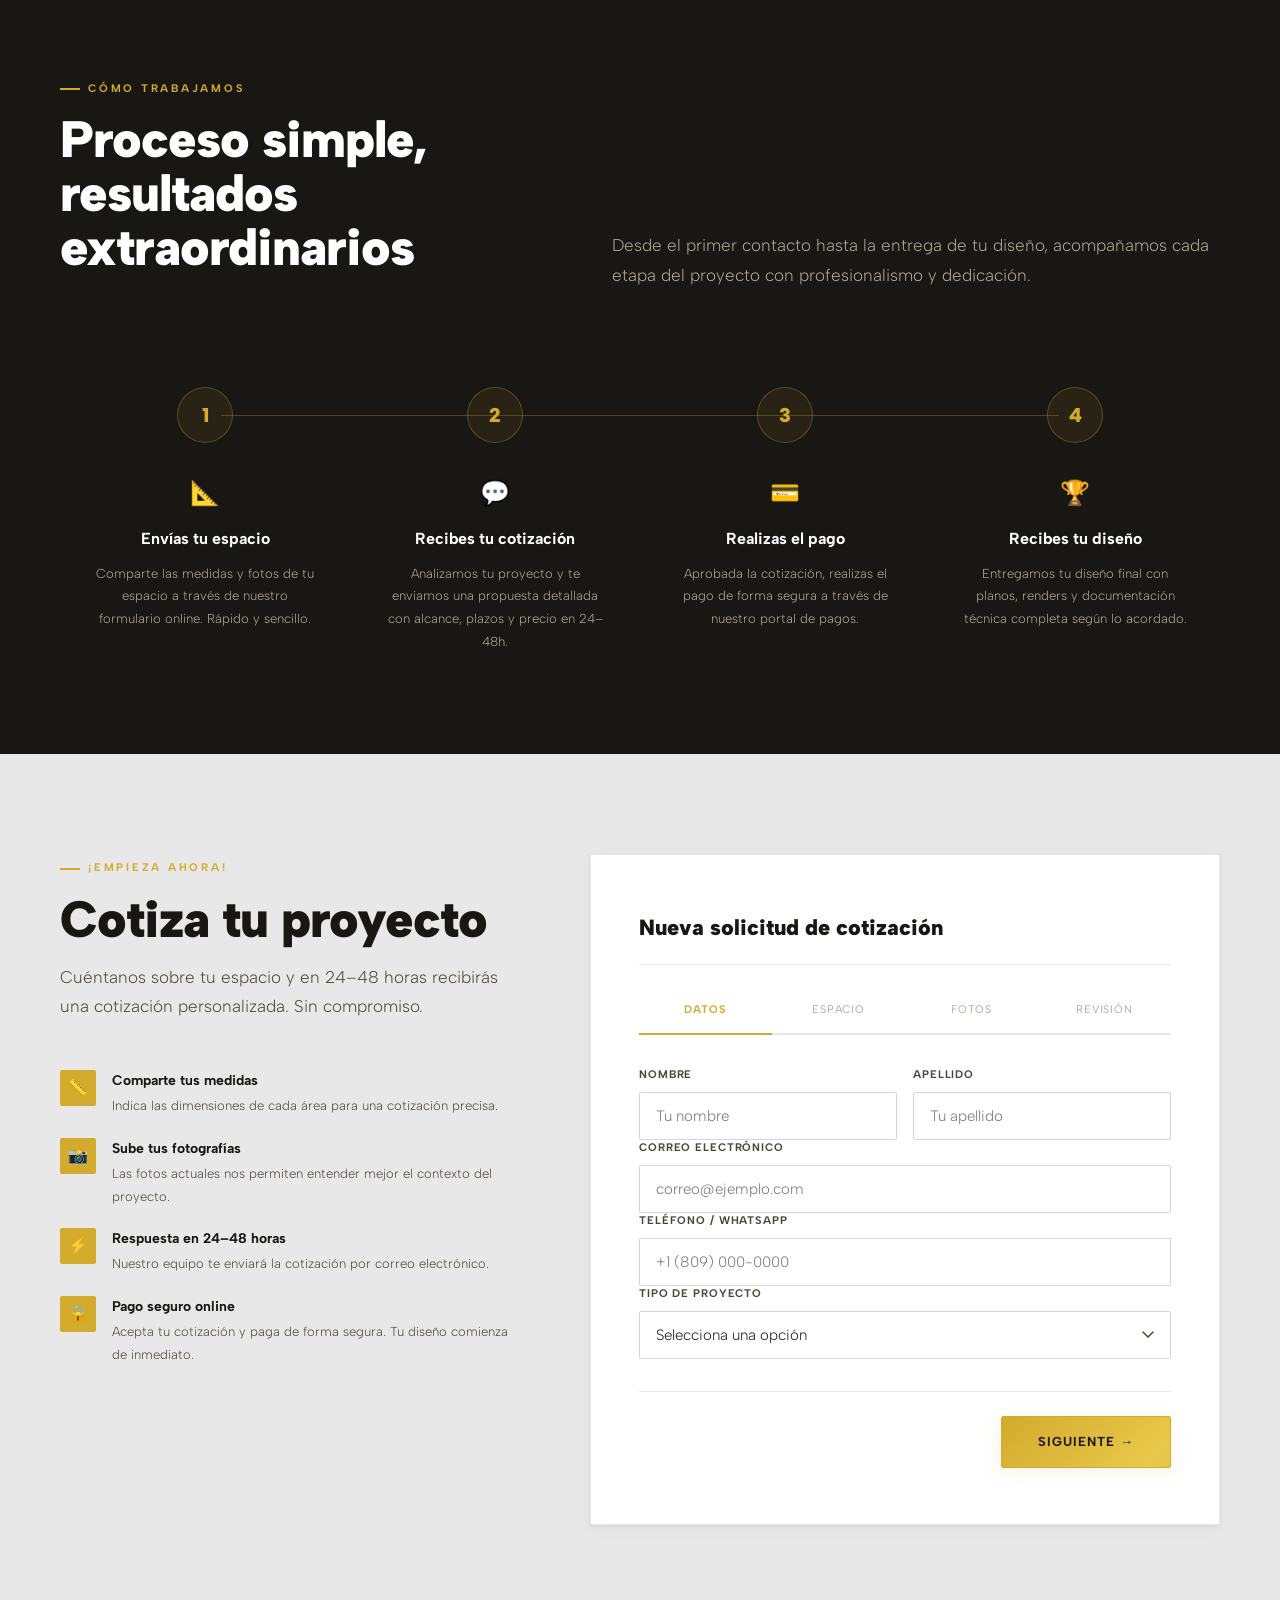
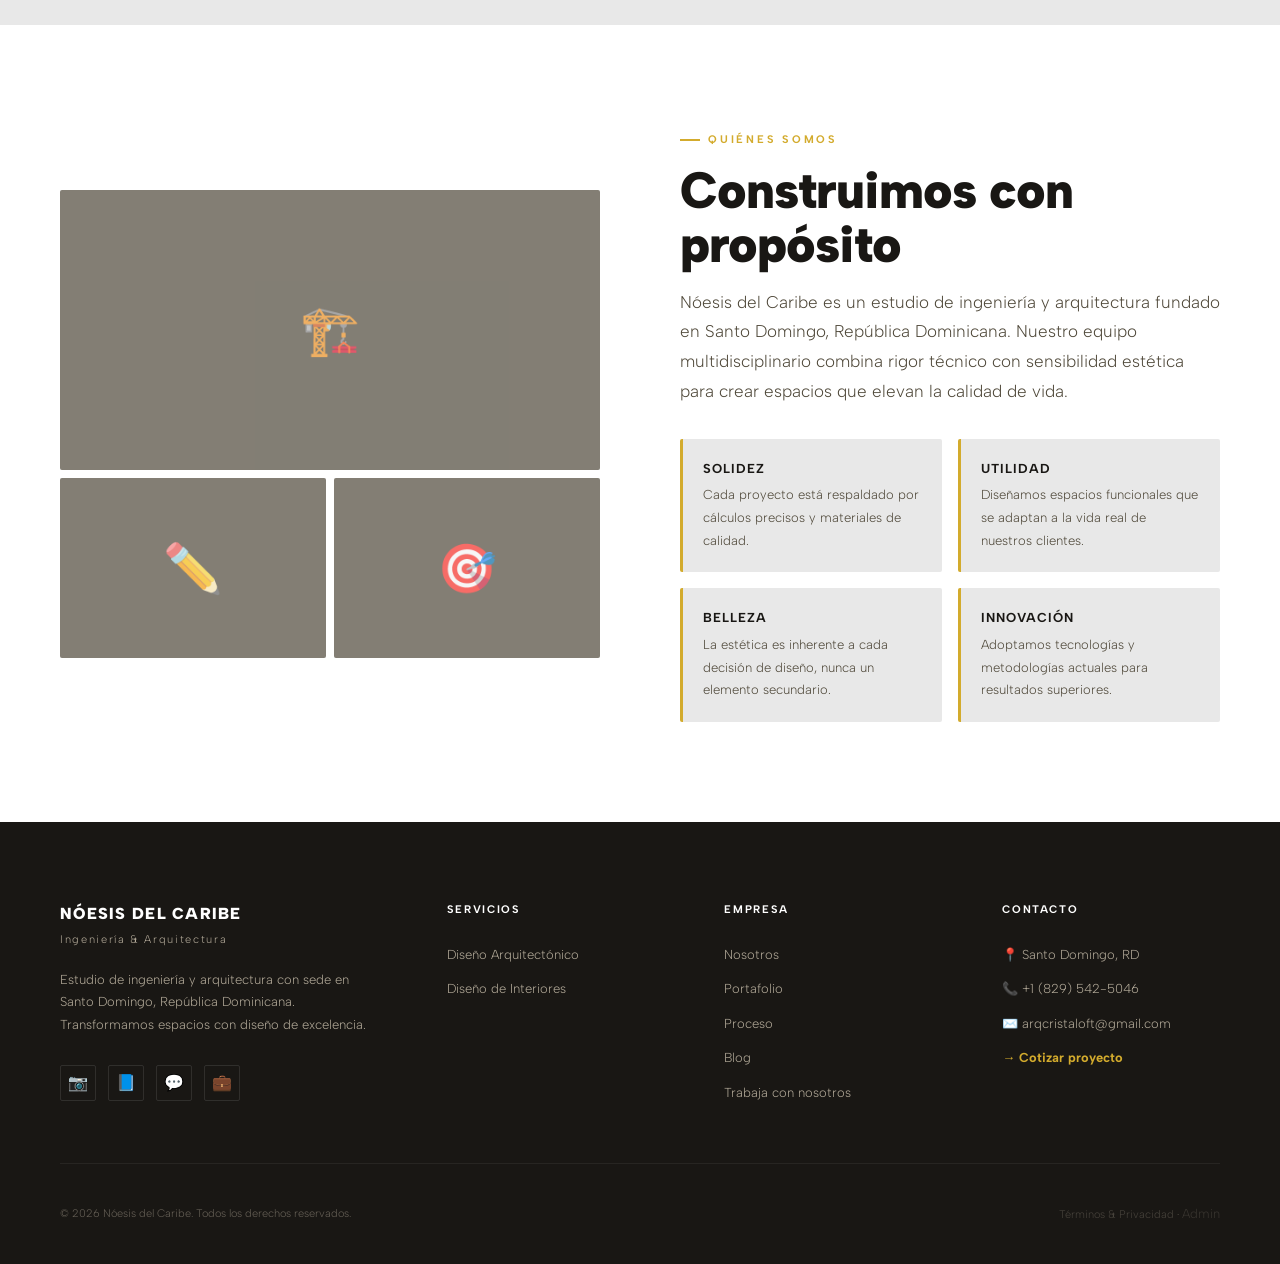
==== commit 384b01e4: "feat: add careers page along with database, email service, and styling files" ====
--- a/index.html
+++ b/index.html
@@ -490,7 +490,7 @@
             <div class="form-check">
               <input type="checkbox" id="terms" name="terms" />
               <label for="terms">
-                Acepto los <a href="pages/terminos.html">términos y condiciones</a> y autorizo el tratamiento de mis datos para recibir cotización.
+                Acepto los <a href="/terminos" target="_blank" rel="noopener">términos y condiciones</a> y la política de privacidad para recibir mi cotización.
               </label>
             </div>
             <div class="form-nav">
@@ -687,8 +687,8 @@
           <li><a href="#nosotros">Nosotros</a></li>
           <li><a href="#portfolio">Portafolio</a></li>
           <li><a href="#proceso">Proceso</a></li>
-          <li><a href="pages/blog.html">Blog</a></li>
-          <li><a href="pages/careers.html">Trabaja con nosotros</a></li>
+          <li><a href="/blog">Blog</a></li>
+          <li><a href="/careers">Trabaja con nosotros</a></li>
         </ul>
       </div>
 
@@ -705,8 +705,8 @@
     </div>
 
     <div class="footer__bottom">
-      <p>© 2025 Nóesis del Caribe. Todos los derechos reservados.</p>
-      <p><a href="pages/terminos.html" style="color:inherit;opacity:.6">Términos</a> · <a href="/admin" style="color:inherit;opacity:.4;font-size:.8rem">Admin</a></p>
+      <p>© 2026 Nóesis del Caribe. Todos los derechos reservados.</p>
+      <p><a href="/terminos" style="color:inherit;opacity:.6">Términos &amp; Privacidad</a> · <a href="/admin" style="color:inherit;opacity:.4;font-size:.8rem">Admin</a></p>
     </div>
   </footer>
 
--- a/css/variables.css
+++ b/css/variables.css
@@ -89,6 +89,17 @@
   --z-modal:   300;
 
   /* ── Shadows ───────────────────────────────────────── */
-  --shadow-card:  0 1px 3px rgba(0,0,0,0.06), 0 4px 16px rgba(0,0,0,0.04);
-  --shadow-focus: 0 0 0 3px rgba(211, 171, 45, 0.35);
+  --shadow-card:            0 1px 3px rgba(0,0,0,0.06), 0 4px 16px rgba(0,0,0,0.04);
+  --shadow-card-hover:      0 16px 36px -6px rgba(25, 23, 20, 0.12), 0 0 0 1px rgba(211, 171, 45, 0.35);
+  --shadow-elevation-high:  0 24px 54px -12px rgba(25, 23, 20, 0.18), 0 1px 3px rgba(0,0,0,0.06);
+  --shadow-gold-glow:       0 0 35px rgba(211, 171, 45, 0.25);
+  --shadow-gold-subtle:     0 4px 20px rgba(211, 171, 45, 0.15);
+  --shadow-focus:           0 0 0 3px rgba(211, 171, 45, 0.40);
+
+  /* ── Glassmorphism ──────────────────────────────────── */
+  --glass-bg-dark:          rgba(25, 23, 20, 0.82);
+  --glass-bg-card:          rgba(255, 255, 255, 0.90);
+  --glass-bg-subtle:        rgba(211, 171, 45, 0.04);
+  --glass-blur:             blur(16px);
+  --glass-border-gold:      1px solid rgba(211, 171, 45, 0.28);
 }
--- a/css/base.css
+++ b/css/base.css
@@ -19,13 +19,23 @@
 
 /* ── Shared section typography ────────────────────────────── */
 .section-label {
-  display: block;
+  display: inline-flex;
+  align-items: center;
+  gap: 0.5rem;
   font-size: var(--font-size-xs);
   font-weight: var(--font-weight-bold);
   letter-spacing: var(--letter-spacing-caps);
   text-transform: uppercase;
   color: var(--color-gold);
   margin-bottom: var(--space-md);
+}
+
+.section-label::before {
+  content: '';
+  display: inline-block;
+  width: 1.25rem;
+  height: 2px;
+  background-color: var(--color-gold);
 }
 
 .section-title {
@@ -42,7 +52,7 @@
   font-weight: var(--font-weight-light);
   color: var(--color-text-muted);
   line-height: var(--line-height-loose);
-  max-width: 36rem;
+  max-width: 38rem;
 }
 
 /* ── Buttons ──────────────────────────────────────────────── */
@@ -59,11 +69,12 @@
   text-decoration: none;
   border-radius: var(--border-radius-sm);
   border: 1px solid transparent;
-  padding: 0.875rem 2rem;
+  padding: 0.95rem 2.25rem;
   transition:
     background-color var(--transition-base),
     border-color var(--transition-base),
     color var(--transition-base),
+    box-shadow var(--transition-base),
     transform var(--transition-fast);
   cursor: pointer;
   white-space: nowrap;
@@ -78,29 +89,39 @@
   transform: translateY(1px);
 }
 
-/* Primary — gold fill */
+/* Primary — gold gradient fill with warm shadow */
 .btn--primary {
-  background-color: var(--color-gold);
-  border-color: var(--color-gold);
+  background: linear-gradient(135deg, #D3AB2D 0%, #E8C84A 50%, #D3AB2D 100%);
+  background-size: 200% auto;
+  border-color: #D3AB2D;
   color: var(--color-near-black);
+  box-shadow: var(--shadow-gold-subtle);
+  position: relative;
+  overflow: hidden;
 }
 
 .btn--primary:hover {
-  background-color: var(--color-gold-light);
+  background-position: right center;
   border-color: var(--color-gold-light);
-  transform: translateY(-1px);
-}
-
-/* Outline — transparent with white border (dark bg) */
+  box-shadow: var(--shadow-gold-glow);
+  transform: translateY(-2px);
+}
+
+/* Outline — transparent with gold border & frosted glass */
 .btn--outline {
-  background-color: transparent;
-  border-color: rgba(255, 255, 255, 0.2);
+  background-color: rgba(255, 255, 255, 0.04);
+  border-color: rgba(211, 171, 45, 0.45);
   color: var(--color-white);
+  backdrop-filter: blur(8px);
+  -webkit-backdrop-filter: blur(8px);
 }
 
 .btn--outline:hover {
+  background-color: rgba(211, 171, 45, 0.12);
   border-color: var(--color-gold);
   color: var(--color-gold);
+  box-shadow: 0 4px 16px rgba(211, 171, 45, 0.15);
+  transform: translateY(-2px);
 }
 
 /* Ghost — subtle text button (light bg) */
--- a/css/hero.css
+++ b/css/hero.css
@@ -1,5 +1,6 @@
 /* ============================================================
    hero.css — Hero Section
+   Nóesis del Caribe — Luxury Architectural Design
    ============================================================ */
 
 .hero {
@@ -10,30 +11,39 @@
   justify-content: center;
   position: relative;
   overflow: hidden;
-  padding: 5rem var(--section-padding-h) 0;
+  padding: 6.5rem var(--section-padding-h) 4rem;
   text-align: center;
 }
 
-/* ── Background grid ──────────────────────────────────────── */
+/* ── Background grid & Blueprint Guide Lines ─────────────── */
 .hero__grid-bg {
   position: absolute;
   inset: 0;
   background-image:
+    radial-gradient(circle at 50% 35%, rgba(211, 171, 45, 0.08) 0%, transparent 65%),
     linear-gradient(rgba(211, 171, 45, 0.05) 1px, transparent 1px),
-    linear-gradient(90deg, rgba(211, 171, 45, 0.05) 1px, transparent 1px);
-  background-size: 3.75rem 3.75rem;
+    linear-gradient(90deg, rgba(211, 171, 45, 0.05) 1px, transparent 1px),
+    linear-gradient(rgba(255, 255, 255, 0.02) 1px, transparent 1px),
+    linear-gradient(90deg, rgba(255, 255, 255, 0.02) 1px, transparent 1px);
+  background-size:
+    100% 100%,
+    4rem 4rem,
+    4rem 4rem,
+    1rem 1rem,
+    1rem 1rem;
   pointer-events: none;
 }
 
-/* ── Ambient glow ─────────────────────────────────────────── */
+/* ── Ambient Glows ────────────────────────────────────────── */
 .hero__glow {
   position: absolute;
-  right: -4rem;
-  top: 50%;
-  transform: translateY(-50%);
-  width: 40rem;
-  height: 40rem;
-  background: radial-gradient(circle, rgba(211, 171, 45, 0.10) 0%, transparent 68%);
+  top: 20%;
+  left: 50%;
+  transform: translate(-50%, -20%);
+  width: 55rem;
+  height: 35rem;
+  background: radial-gradient(ellipse 65% 50% at 50% 50%, rgba(211, 171, 45, 0.12) 0%, transparent 70%);
+  filter: blur(40px);
   pointer-events: none;
 }
 
@@ -41,102 +51,176 @@
 .hero__content {
   position: relative;
   z-index: 2;
-  max-width: 52rem;
+  max-width: 56rem;
   width: 100%;
 }
 
 /* Eyebrow label */
 .hero__eyebrow {
-  display: inline-block;
+  display: inline-flex;
+  align-items: center;
+  gap: 0.6rem;
   font-size: var(--font-size-xs);
   font-weight: var(--font-weight-bold);
   letter-spacing: var(--letter-spacing-caps);
   text-transform: uppercase;
   color: var(--color-gold);
-  margin-bottom: 1.75rem;
-  padding: 0.375rem 1rem;
+  margin-bottom: 2rem;
+  padding: 0.45rem 1.25rem;
+  background: rgba(25, 23, 20, 0.6);
   border: 1px solid var(--border-color-gold);
-  border-radius: var(--border-radius-sm);
+  border-radius: var(--border-radius-pill);
+  backdrop-filter: blur(8px);
+  -webkit-backdrop-filter: blur(8px);
+  box-shadow: 0 4px 16px rgba(0, 0, 0, 0.2);
+}
+
+.hero__eyebrow::before {
+  content: '●';
+  font-size: 0.5rem;
+  color: var(--color-gold);
+  animation: pulse-dot 2s infinite ease-in-out;
 }
 
 /* Main title */
 .hero__title {
-  font-size: clamp(3rem, 7.5vw, 5.5rem);
+  font-size: clamp(3.2rem, 8vw, 5.8rem);
   font-weight: var(--font-weight-black);
   line-height: var(--line-height-tight);
   color: var(--color-white);
-  letter-spacing: -0.025em;
-  margin-bottom: 0.5rem;
+  letter-spacing: -0.03em;
+  margin-bottom: 0.6rem;
+  text-shadow: 0 4px 20px rgba(0, 0, 0, 0.4);
 }
 
 .hero__title-accent {
-  color: var(--color-gold);
+  background: linear-gradient(135deg, #E8C84A 0%, #D3AB2D 60%, #A8881F 100%);
+  -webkit-background-clip: text;
+  -webkit-text-fill-color: transparent;
+  display: inline-block;
 }
 
 /* Brand tagline */
 .hero__brand-line {
-  font-size: clamp(0.875rem, 2vw, 1.25rem);
+  font-size: clamp(0.9rem, 2vw, 1.25rem);
   font-weight: var(--font-weight-light);
+  color: var(--color-warm-gray);
+  letter-spacing: var(--letter-spacing-caps);
+  text-transform: uppercase;
+  margin-bottom: 1.75rem;
+  position: relative;
+  display: inline-block;
+}
+
+/* Description paragraph */
+.hero__desc {
+  font-size: 1.15rem;
+  font-weight: var(--font-weight-light);
+  color: var(--color-warm-gray);
+  line-height: var(--line-height-loose);
+  max-width: 38rem;
+  margin: 0 auto 3rem;
+  opacity: 0.92;
+}
+
+/* CTA buttons */
+.hero__actions {
+  display: flex;
+  gap: 1.25rem;
+  justify-content: center;
+  flex-wrap: wrap;
+}
+
+/* ── Stats Glassmorphism Grid ─────────────────────────────── */
+.hero__stats {
+  display: grid;
+  grid-template-columns: repeat(3, 1fr);
+  gap: 1.5rem;
+  max-width: 48rem;
+  margin: 4.5rem auto 0;
+  padding: 0;
+  border-top: none;
+}
+
+.hero__stat {
+  background: rgba(25, 23, 20, 0.72);
+  border: 1px solid rgba(211, 171, 45, 0.22);
+  border-radius: var(--border-radius-md);
+  padding: 1.6rem 1.25rem;
+  display: flex;
+  flex-direction: column;
+  align-items: center;
+  justify-content: center;
+  gap: 0.4rem;
+  backdrop-filter: blur(12px);
+  -webkit-backdrop-filter: blur(12px);
+  box-shadow: 0 10px 30px rgba(0, 0, 0, 0.25);
+  transition: transform var(--transition-base), border-color var(--transition-base), box-shadow var(--transition-base);
+  position: relative;
+  overflow: hidden;
+}
+
+.hero__stat::before {
+  content: '';
+  position: absolute;
+  top: 0;
+  left: 0;
+  right: 0;
+  height: 2px;
+  background: linear-gradient(90deg, transparent, var(--color-gold), transparent);
+  opacity: 0.5;
+}
+
+.hero__stat:hover {
+  transform: translateY(-4px);
+  border-color: var(--color-gold);
+  box-shadow: 0 14px 36px rgba(211, 171, 45, 0.16);
+}
+
+.hero__stat > div {
+  display: flex;
+  align-items: baseline;
+  justify-content: center;
+}
+
+.hero__stat-num {
+  font-size: 2.5rem;
+  font-weight: var(--font-weight-black);
+  color: var(--color-gold);
+  line-height: 1;
+  font-variant-numeric: tabular-nums;
+  letter-spacing: -0.02em;
+}
+
+.hero__stat-plus,
+.hero__stat-pct {
+  font-size: 1.5rem;
+  font-weight: var(--font-weight-black);
+  color: var(--color-gold-light);
+  margin-left: 2px;
+}
+
+.hero__stat-label {
+  font-size: var(--font-size-xs);
+  font-weight: var(--font-weight-bold);
   color: var(--color-warm-gray);
   letter-spacing: var(--letter-spacing-wider);
   text-transform: uppercase;
-  margin-bottom: 2rem;
-}
-
-/* Description paragraph */
-.hero__desc {
-  font-size: 1.125rem;
-  font-weight: var(--font-weight-light);
-  color: var(--color-warm-gray);
-  line-height: var(--line-height-loose);
-  max-width: 35rem;
-  margin: 0 auto 3rem;
-}
-
-/* CTA buttons */
-.hero__actions {
-  display: flex;
-  gap: 1rem;
-  justify-content: center;
-  flex-wrap: wrap;
-}
-
-/* ── Stats ────────────────────────────────────────────────── */
-.hero__stats {
-  display: flex;
-  gap: 3.75rem;
-  justify-content: center;
-  margin-top: 5rem;
-  padding-top: 3rem;
-  border-top: 1px solid rgba(255, 255, 255, 0.07);
-}
-
-.hero__stat {
-  display: flex;
-  flex-direction: column;
-  align-items: center;
-  gap: 0.375rem;
-}
-
-.hero__stat-num {
-  font-size: 2.25rem;
-  font-weight: var(--font-weight-black);
-  color: var(--color-gold);
-  line-height: 1;
-  display: inline;
-}
-
-.hero__stat-plus,
-.hero__stat-pct {
-  font-size: 1.25rem;
-  font-weight: var(--font-weight-black);
-  color: var(--color-gold);
-}
-
-.hero__stat-label {
-  font-size: var(--font-size-xs);
-  font-weight: var(--font-weight-regular);
-  color: var(--color-warm-gray);
-  letter-spacing: var(--letter-spacing-wider);
-  text-transform: uppercase;
-}
+  margin-top: 0.25rem;
+}
+
+@keyframes pulse-dot {
+  0%, 100% { opacity: 1; transform: scale(1); }
+  50% { opacity: 0.4; transform: scale(0.8); }
+}
+
+@media (max-width: 768px) {
+  .hero {
+    padding-top: 6rem;
+  }
+  .hero__stats {
+    grid-template-columns: 1fr;
+    gap: 1rem;
+    margin-top: 3rem;
+  }
+}
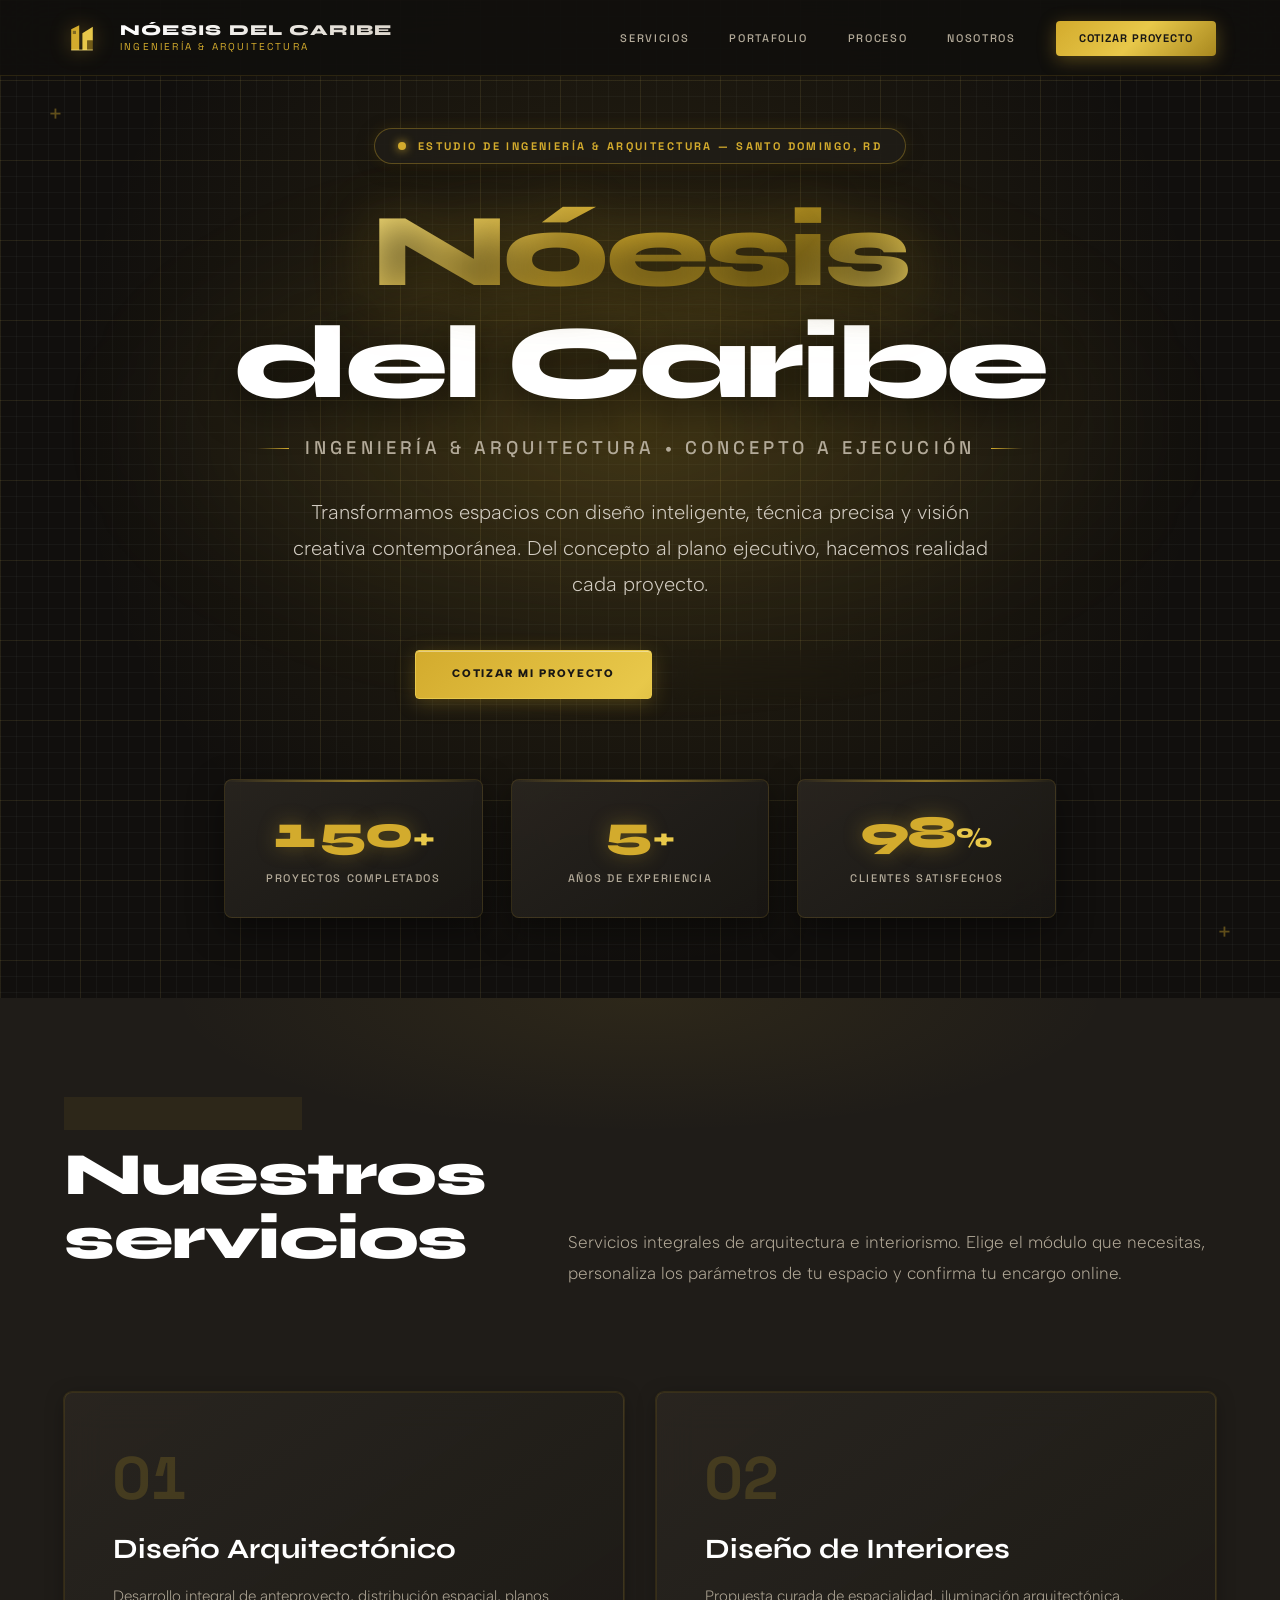
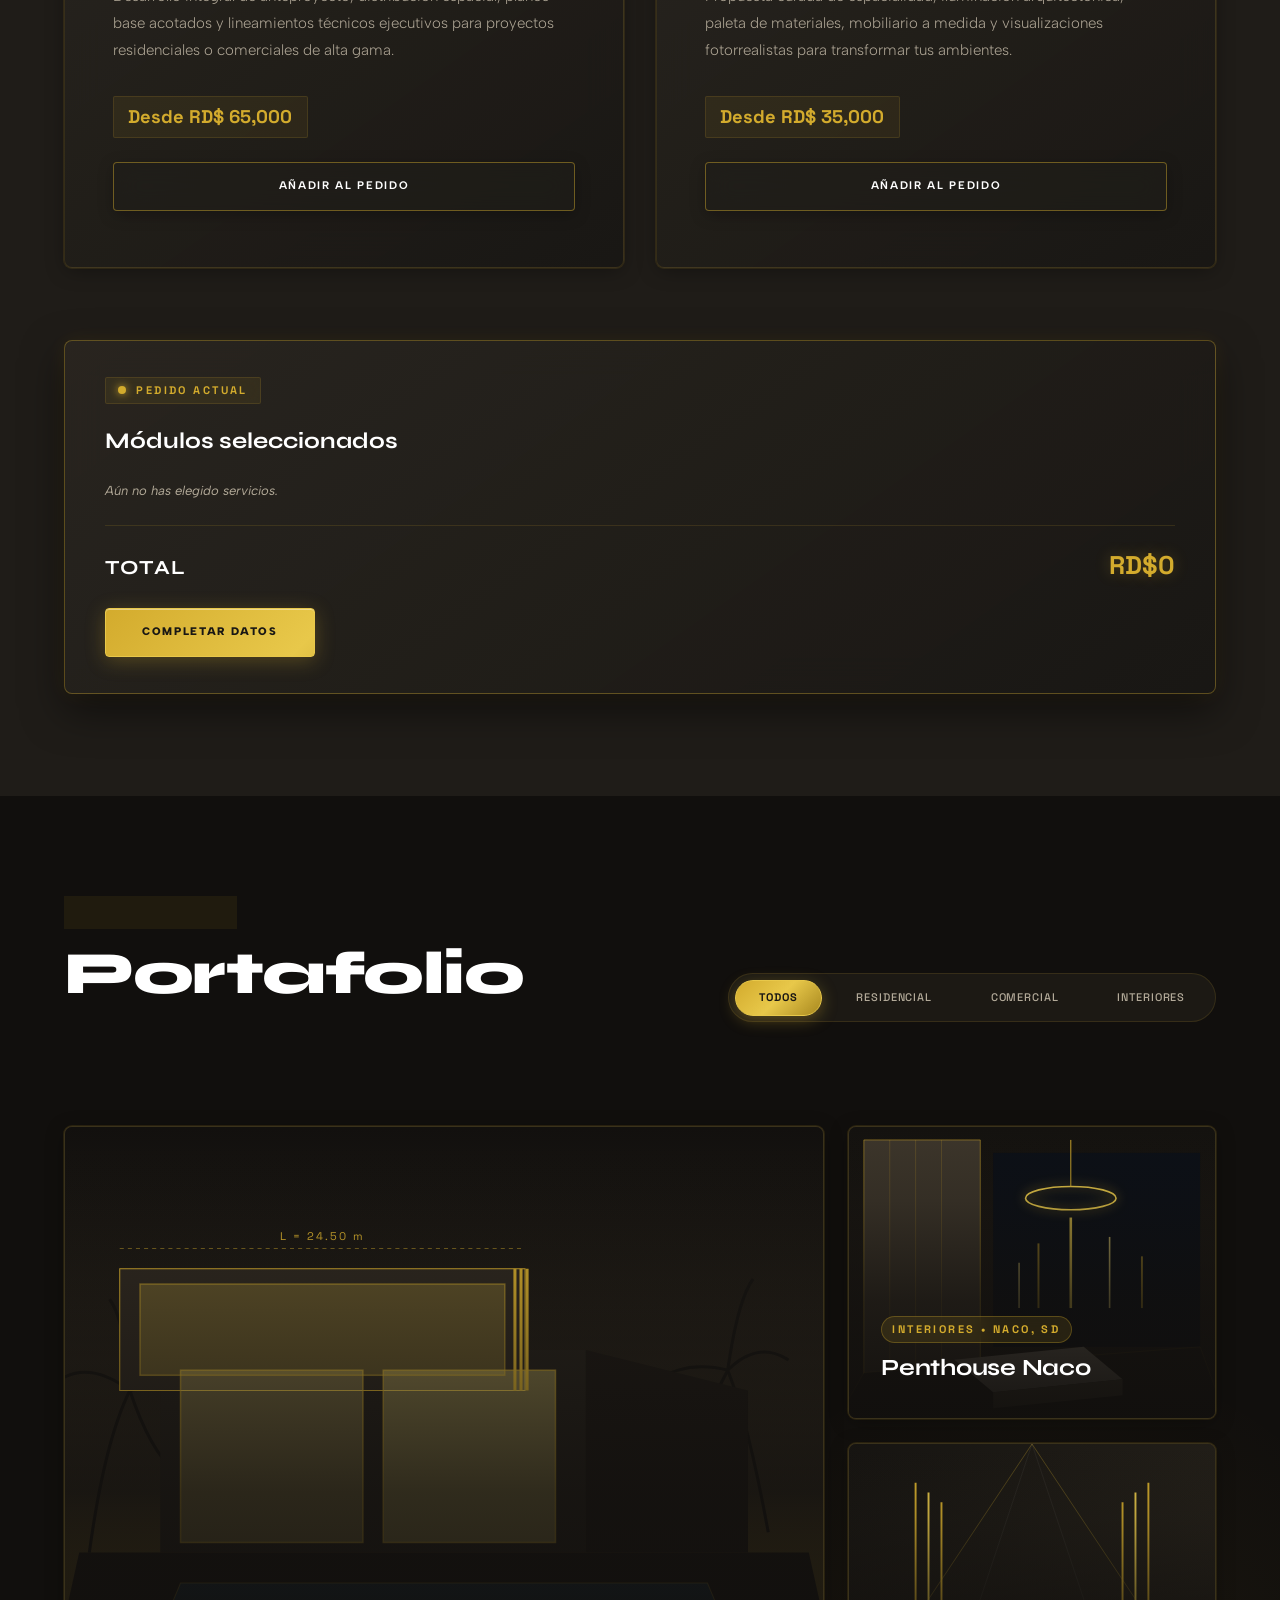
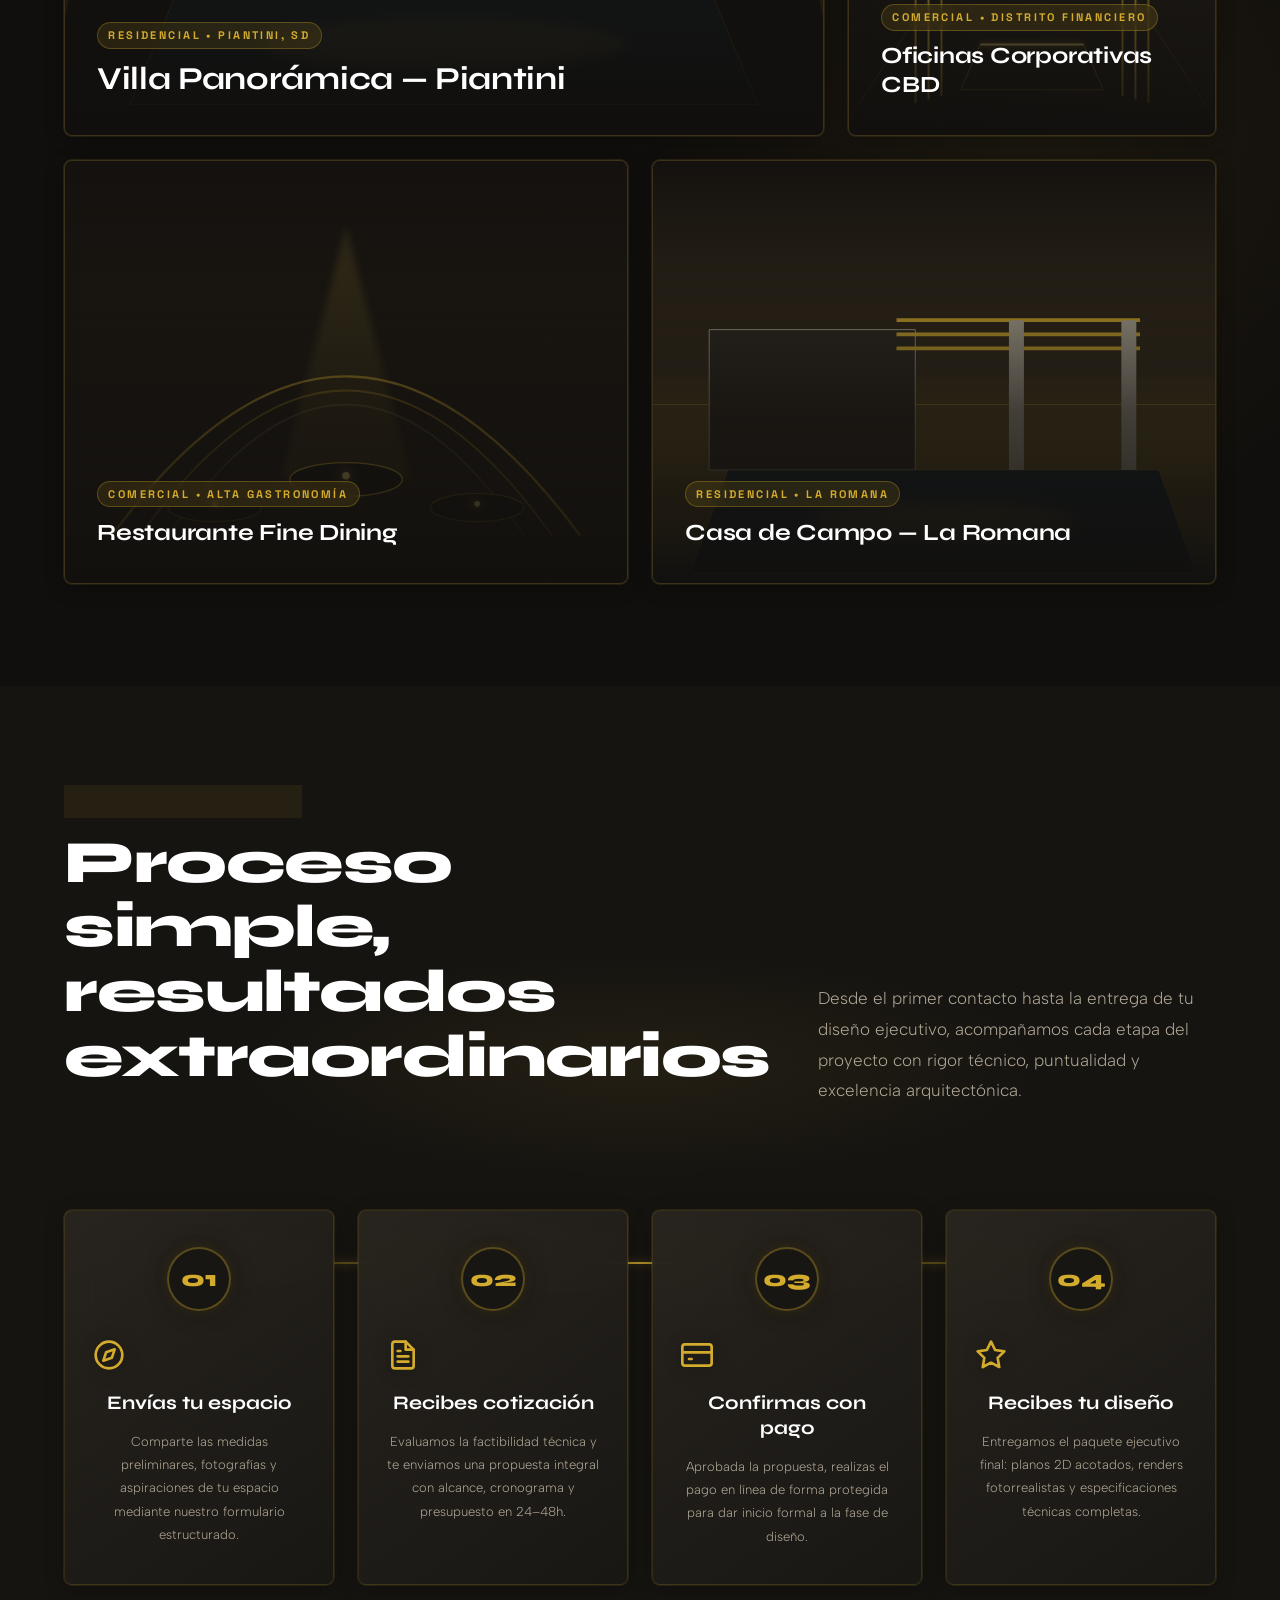
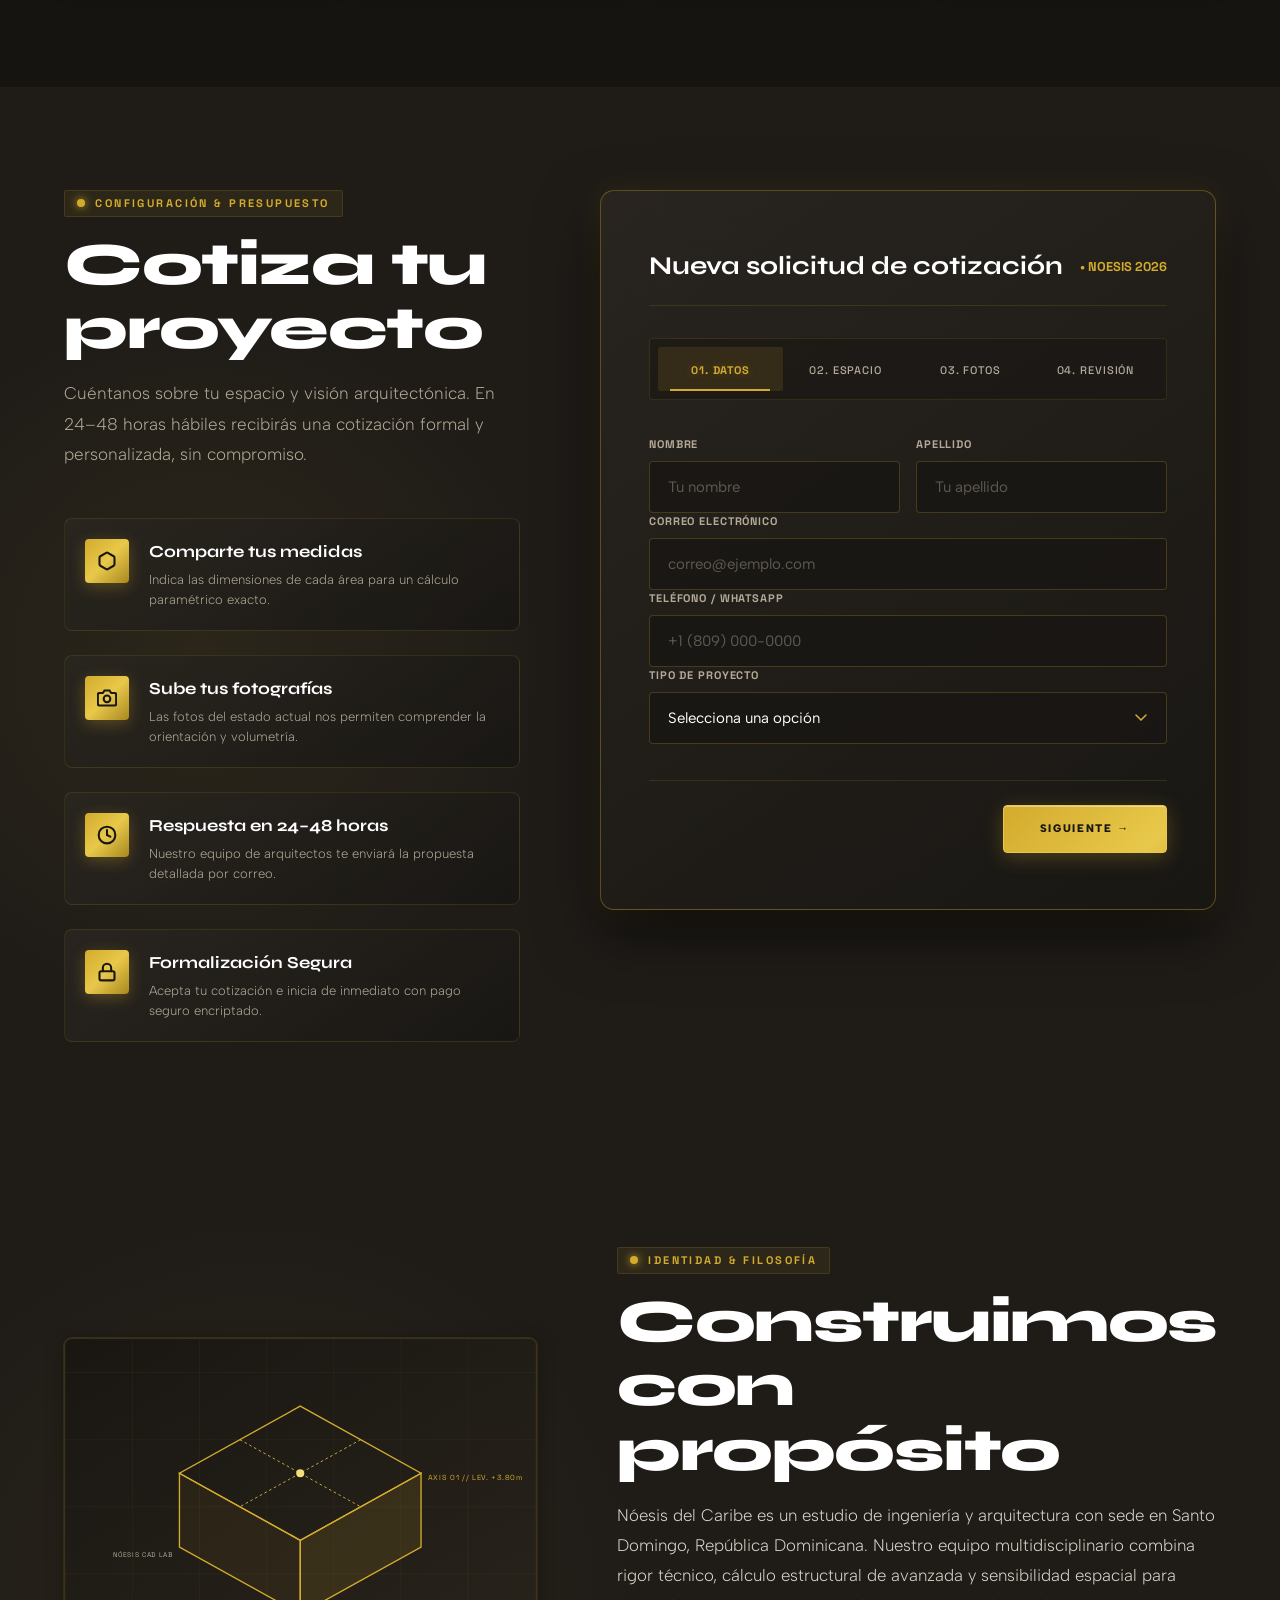
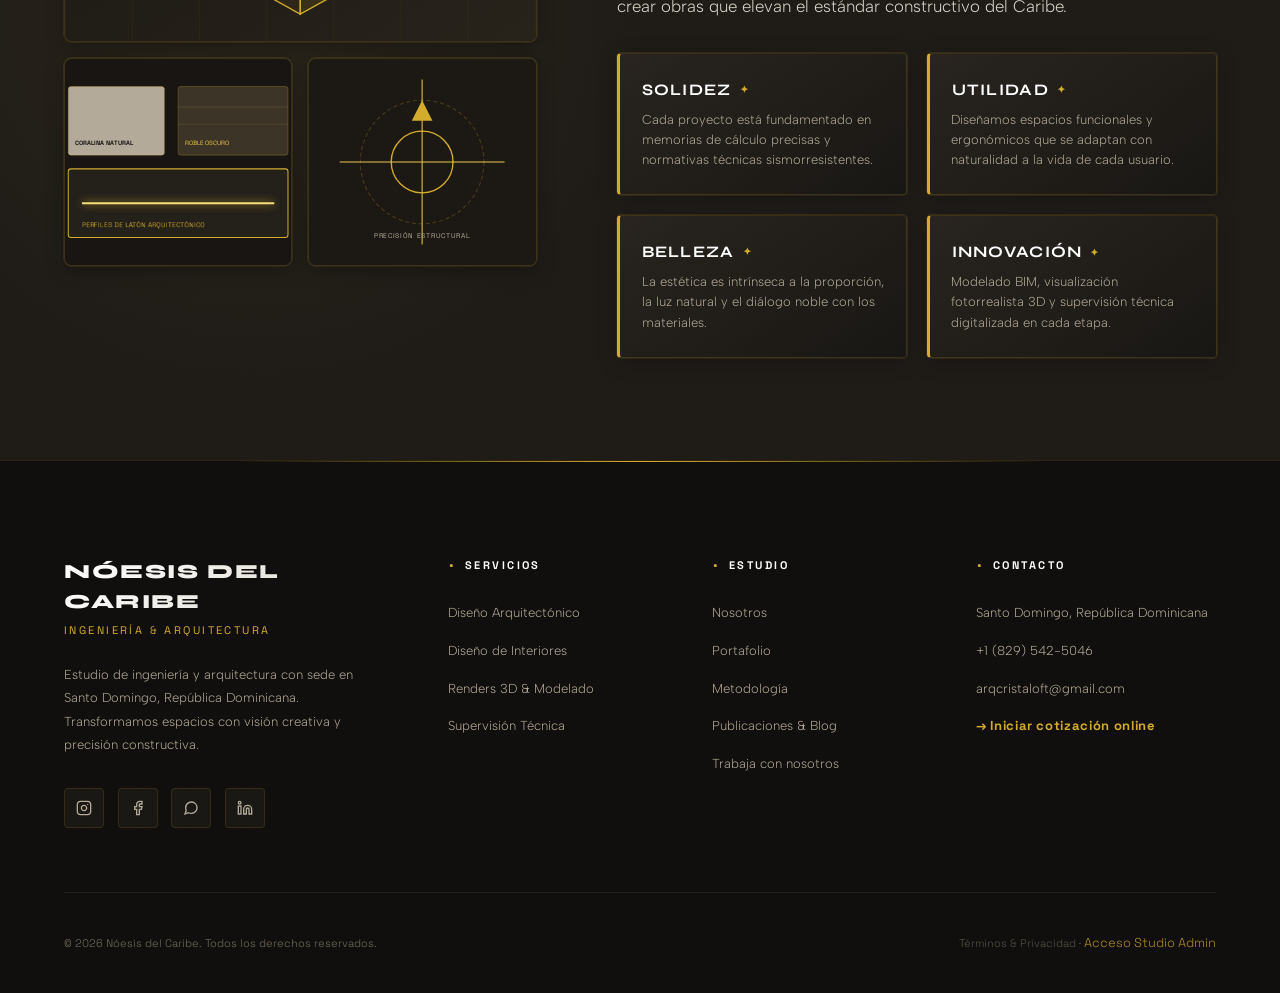
==== commit 05b8322c: "feat: redesign visual identity with architectural studio styling and original palette" ====
--- a/index.html
+++ b/index.html
@@ -6,7 +6,7 @@
   <meta name="description" content="Nóesis del Caribe — Estudio de Ingeniería y Arquitectura en Santo Domingo, República Dominicana. Diseño arquitectónico, interiores, renders 3D y más." />
   <meta name="keywords" content="arquitectura, diseño interior, ingeniería, renders 3D, planos, Santo Domingo, República Dominicana" />
   <meta name="author" content="Nóesis del Caribe" />
-  <meta name="theme-color" content="#191714" />
+  <meta name="theme-color" content="#110f0d" />
   <link rel="canonical" href="https://noesisdelcaribe.com/" />
 
   <!-- Open Graph -->
@@ -49,10 +49,10 @@
   }
   </script>
 
-  <!-- Fonts -->
+  <!-- Luxury Architectural Fonts: Albert Sans + Syne + Space Grotesk -->
   <link rel="preconnect" href="https://fonts.googleapis.com" />
   <link rel="preconnect" href="https://fonts.gstatic.com" crossorigin />
-  <link href="https://fonts.googleapis.com/css2?family=Albert+Sans:ital,wght@0,300;0,400;0,700;0,900;1,300&display=swap" rel="stylesheet" />
+  <link href="https://fonts.googleapis.com/css2?family=Albert+Sans:ital,wght@0,300;0,400;0,600;0,700;0,900;1,300&family=Space+Grotesk:wght@400;500;600;700&family=Syne:wght@600;700;800;900&display=swap" rel="stylesheet" />
 
   <!-- Stylesheets -->
   <link rel="stylesheet" href="css/variables.css" />
@@ -80,9 +80,10 @@
     <a href="#hero" class="nav__logo" aria-label="Nóesis del Caribe — Inicio">
       <svg class="nav__logo-icon" viewBox="0 0 100 100" fill="none" xmlns="http://www.w3.org/2000/svg" aria-hidden="true">
         <polygon points="18,80 18,28 38,18 38,80" fill="#D3AB2D"/>
-        <rect x="22" y="32" width="8" height="8" fill="rgba(25,23,20,0.35)"/>
-        <polygon points="46,80 46,38 72,22 72,56 58,56 58,80" fill="#D3AB2D"/>
-        <polygon points="58,56 72,56 72,80 58,80" fill="rgba(25,23,20,0.18)"/>
+        <rect x="22" y="32" width="8" height="8" fill="rgba(25,23,20,0.45)"/>
+        <polygon points="46,80 46,38 72,22 72,56 58,56 58,80" fill="#E8C84A"/>
+        <polygon points="58,56 72,56 72,80 58,80" fill="rgba(168,136,31,0.6)"/>
+        <line x1="18" y1="80" x2="72" y2="80" stroke="#F5DE7A" stroke-width="2"/>
       </svg>
       <div class="nav__logo-text">
         <strong>Nóesis del Caribe</strong>
@@ -113,18 +114,22 @@
       <div class="hero__glow" aria-hidden="true"></div>
 
       <div class="hero__content">
-        <div class="hero__eyebrow">Ingeniería &amp; Arquitectura — Santo Domingo, RD</div>
+        <div class="hero__eyebrow">
+          <span>Estudio de Ingeniería &amp; Arquitectura — Santo Domingo, RD</span>
+        </div>
 
         <h1 class="hero__title">
           <span class="hero__title-accent">Nóesis</span><br>
           del Caribe
         </h1>
 
-        <p class="hero__brand-line">Ingeniería &amp; Arquitectura</p>
+        <p class="hero__brand-line">
+          Ingeniería &amp; Arquitectura • Concepto a Ejecución
+        </p>
 
         <p class="hero__desc">
           Transformamos espacios con diseño inteligente, técnica precisa
-          y visión creativa. Del concepto al plano, hacemos realidad cada proyecto.
+          y visión creativa contemporánea. Del concepto al plano ejecutivo, hacemos realidad cada proyecto.
         </p>
 
         <div class="hero__actions">
@@ -134,17 +139,24 @@
 
         <div class="hero__stats" aria-label="Estadísticas">
           <div class="hero__stat">
-            <span class="hero__stat-num" data-target="150">0</span>
-            <span class="hero__stat-plus">+</span>
+            <div>
+              <span class="hero__stat-num" data-target="150">0</span>
+              <span class="hero__stat-plus">+</span>
+            </div>
             <span class="hero__stat-label">Proyectos completados</span>
           </div>
           <div class="hero__stat">
-            <span class="hero__stat-num" data-target="5">0</span>
+            <div>
+              <span class="hero__stat-num" data-target="5">0</span>
+              <span class="hero__stat-plus">+</span>
+            </div>
             <span class="hero__stat-label">Años de experiencia</span>
           </div>
           <div class="hero__stat">
-            <span class="hero__stat-num" data-target="98">0</span>
-            <span class="hero__stat-pct">%</span>
+            <div>
+              <span class="hero__stat-num" data-target="98">0</span>
+              <span class="hero__stat-pct">%</span>
+            </div>
             <span class="hero__stat-label">Clientes satisfechos</span>
           </div>
         </div>
@@ -157,10 +169,10 @@
     <section class="services" id="services" aria-labelledby="services-title">
       <div class="services__header fade-up">
         <div>
-          <p class="section-label">Lo que hacemos</p>
+          <p class="section-label">Módulos Especializados</p>
           <h2 class="section-title" id="services-title">Nuestros servicios</h2>
         </div>
-        <p class="section-desc">Servicios de diseño arquitectónico e interiores. Elige el módulo que necesitas, completa tus datos y confirma el pedido online.</p>
+        <p class="section-desc">Servicios integrales de arquitectura e interiorismo. Elige el módulo que necesitas, personaliza los parámetros de tu espacio y confirma tu encargo online.</p>
       </div>
 
       <div class="services__grid">
@@ -168,7 +180,7 @@
         <article class="service-card fade-up" data-service-id="arquitectonico" data-service-name="Diseño Arquitectónico" data-service-price="65000">
           <div class="service-card__num" aria-hidden="true">01</div>
           <h3 class="service-card__name">Diseño Arquitectónico</h3>
-          <p class="service-card__desc">Desarrollo remoto de concepto, distribución, planos base y lineamientos arquitectónicos para proyectos residenciales o comerciales.</p>
+          <p class="service-card__desc">Desarrollo integral de anteproyecto, distribución espacial, planos base acotados y lineamientos técnicos ejecutivos para proyectos residenciales o comerciales de alta gama.</p>
           <p class="service-card__price">Desde RD$ 65,000</p>
           <button type="button" class="btn btn--outline service-card__action" data-add-service>Añadir al pedido</button>
         </article>
@@ -176,7 +188,7 @@
         <article class="service-card fade-up" data-service-id="interiores" data-service-name="Diseño de Interiores" data-service-price="35000">
           <div class="service-card__num" aria-hidden="true">02</div>
           <h3 class="service-card__name">Diseño de Interiores</h3>
-          <p class="service-card__desc">Asesoría y propuesta remota de distribución, estilo, paleta, materiales, mobiliario y visualización para transformar tus espacios.</p>
+          <p class="service-card__desc">Propuesta curada de espacialidad, iluminación arquitectónica, paleta de materiales, mobiliario a medida y visualizaciones fotorrealistas para transformar tus ambientes.</p>
           <p class="service-card__price">Desde RD$ 35,000</p>
           <button type="button" class="btn btn--outline service-card__action" data-add-service>Añadir al pedido</button>
         </article>
@@ -205,7 +217,7 @@
     <section class="portfolio" id="portfolio" aria-labelledby="portfolio-title">
       <div class="portfolio__header fade-up">
         <div>
-          <p class="section-label">Nuestro trabajo</p>
+          <p class="section-label">Obras &amp; Diseños</p>
           <h2 class="section-title" id="portfolio-title">Portafolio</h2>
         </div>
         <div class="portfolio__filters" role="group" aria-label="Filtrar proyectos">
@@ -218,42 +230,196 @@
 
       <div class="portfolio__grid" id="portfolioGrid" role="list">
 
+        <!-- Proyecto 01: Villa Panorámica Piantini -->
         <article class="port-item fade-up" data-cat="residencial" role="listitem" aria-label="Villa Panorámica Piantini">
-          <div class="port-item__thumb port-item__thumb--dark-gold"></div>
+          <div class="port-item__thumb">
+            <svg viewBox="0 0 800 600" preserveAspectRatio="xMidYMid slice" xmlns="http://www.w3.org/2000/svg" role="img" aria-label="Render arquitectónico de Villa Panorámica Piantini">
+              <defs>
+                <linearGradient id="skyGrad1" x1="0%" y1="0%" x2="0%" y2="100%">
+                  <stop offset="0%" stop-color="#12100E"/>
+                  <stop offset="60%" stop-color="#2D271D"/>
+                  <stop offset="100%" stop-color="#D3AB2D" stop-opacity="0.35"/>
+                </linearGradient>
+                <linearGradient id="poolGrad1" x1="0%" y1="0%" x2="0%" y2="100%">
+                  <stop offset="0%" stop-color="#192C38"/>
+                  <stop offset="100%" stop-color="#0E1A22"/>
+                </linearGradient>
+                <linearGradient id="goldBeam1" x1="0%" y1="0%" x2="100%" y2="0%">
+                  <stop offset="0%" stop-color="#D3AB2D"/>
+                  <stop offset="100%" stop-color="#E8C84A"/>
+                </linearGradient>
+              </defs>
+              <rect width="800" height="600" fill="url(#skyGrad1)"/>
+              <!-- Silhouette palms in Caribbean twilight -->
+              <path d="M50 420 Q65 310 90 260 Q110 320 135 340 M90 260 Q130 250 170 280 M90 260 Q50 230 20 250 M90 260 Q85 190 70 170 M90 260 Q115 195 130 180" stroke="#161411" stroke-width="3" fill="none"/>
+              <path d="M720 400 Q700 290 680 240 Q650 300 630 320 M680 240 Q640 230 610 250 M680 240 Q710 210 740 230 M680 240 Q690 170 705 150" stroke="#161411" stroke-width="3" fill="none"/>
+              <!-- Modernist Concrete & Glass Villa Volumes -->
+              <polygon points="120,420 120,220 540,220 540,420" fill="#25211B"/>
+              <polygon points="540,420 540,220 700,260 700,420" fill="#1C1814"/>
+              <!-- Cantilever Upper Box -->
+              <polygon points="80,260 80,140 480,140 480,260" fill="#2E2820" stroke="#D3AB2D" stroke-width="1"/>
+              <!-- Floor to ceiling illuminated glass -->
+              <rect x="140" y="240" width="180" height="170" fill="#F5DE7A" fill-opacity="0.32" stroke="rgba(211,171,45,0.6)" stroke-width="1.5"/>
+              <rect x="340" y="240" width="170" height="170" fill="#F5DE7A" fill-opacity="0.4" stroke="rgba(211,171,45,0.6)" stroke-width="1.5"/>
+              <rect x="100" y="155" width="360" height="90" fill="#E8C84A" fill-opacity="0.25" stroke="rgba(211,171,45,0.5)" stroke-width="1.5"/>
+              <!-- Wood louvers architectural detail -->
+              <line x1="470" y1="140" x2="470" y2="260" stroke="#D3AB2D" stroke-width="3"/>
+              <line x1="476" y1="140" x2="476" y2="260" stroke="#D3AB2D" stroke-width="3"/>
+              <line x1="482" y1="140" x2="482" y2="260" stroke="#D3AB2D" stroke-width="3"/>
+              <!-- Terrace Deck & Infinity Pool -->
+              <polygon points="40,420 760,420 800,600 0,600" fill="#181512"/>
+              <polygon points="140,450 660,450 710,570 90,570" fill="url(#poolGrad1)" stroke="rgba(211,171,45,0.4)" stroke-width="1"/>
+              <!-- Pool lighting reflection -->
+              <ellipse cx="400" cy="510" rx="180" ry="25" fill="#E8C84A" fill-opacity="0.2" filter="blur(6px)"/>
+              <!-- Architectural CAD Dimension lines -->
+              <line x1="80" y1="120" x2="480" y2="120" stroke="rgba(211,171,45,0.5)" stroke-dasharray="4,4"/>
+              <text x="280" y="112" fill="#D3AB2D" font-family="'Space Grotesk', monospace" font-size="11" text-anchor="middle" letter-spacing="2">L = 24.50 m</text>
+            </svg>
+          </div>
           <div class="port-item__overlay">
-            <p class="port-item__cat">Residencial</p>
+            <p class="port-item__cat">Residencial • Piantini, SD</p>
             <h3 class="port-item__title">Villa Panorámica — Piantini</h3>
           </div>
         </article>
 
+        <!-- Proyecto 02: Penthouse Naco -->
         <article class="port-item fade-up" data-cat="interior" role="listitem" aria-label="Penthouse Naco">
-          <div class="port-item__thumb port-item__thumb--warm"></div>
+          <div class="port-item__thumb">
+            <svg viewBox="0 0 600 450" preserveAspectRatio="xMidYMid slice" xmlns="http://www.w3.org/2000/svg" role="img" aria-label="Render interior Penthouse Naco">
+              <defs>
+                <linearGradient id="intGrad2" x1="0%" y1="0%" x2="0%" y2="100%">
+                  <stop offset="0%" stop-color="#14120F"/>
+                  <stop offset="100%" stop-color="#231E18"/>
+                </linearGradient>
+              </defs>
+              <rect width="600" height="450" fill="url(#intGrad2)"/>
+              <!-- Floor-to-ceiling city window view -->
+              <rect x="240" y="40" width="320" height="300" fill="#0C1017"/>
+              <!-- Distant skyline lights in Santo Domingo -->
+              <line x1="280" y1="280" x2="280" y2="210" stroke="#F5DE7A" stroke-width="2" opacity="0.7"/>
+              <line x1="310" y1="280" x2="310" y2="180" stroke="#D3AB2D" stroke-width="3" opacity="0.6"/>
+              <line x1="360" y1="280" x2="360" y2="140" stroke="#E8C84A" stroke-width="4" opacity="0.8"/>
+              <line x1="420" y1="280" x2="420" y2="170" stroke="#F5DE7A" stroke-width="2.5" opacity="0.7"/>
+              <line x1="470" y1="280" x2="470" y2="200" stroke="#D3AB2D" stroke-width="3" opacity="0.6"/>
+              <!-- Double-height ceiling beams & walnut wood paneling -->
+              <polygon points="40,20 220,20 220,380 40,430" fill="#3D362B" stroke="#D3AB2D" stroke-width="0.8"/>
+              <line x1="80" y1="20" x2="80" y2="420" stroke="rgba(211,171,45,0.3)" stroke-width="1"/>
+              <line x1="120" y1="20" x2="120" y2="410" stroke="rgba(211,171,45,0.3)" stroke-width="1"/>
+              <line x1="160" y1="20" x2="160" y2="400" stroke="rgba(211,171,45,0.3)" stroke-width="1"/>
+              <!-- Travertine marble floor reflection -->
+              <polygon points="40,380 560,340 600,450 0,450" fill="#1C1915" stroke="rgba(211,171,45,0.2)"/>
+              <!-- Minimalist modular sofa -->
+              <polygon points="180,360 380,340 440,390 240,410" fill="#7D7568"/>
+              <polygon points="240,410 440,390 440,415 240,435" fill="#4D4637"/>
+              <!-- Architectural Brass Chandelier Ring -->
+              <ellipse cx="360" cy="110" rx="70" ry="18" fill="none" stroke="#E8C84A" stroke-width="2.5" filter="drop-shadow(0 0 8px rgba(211,171,45,0.8))"/>
+              <line x1="360" y1="20" x2="360" y2="92" stroke="#D3AB2D" stroke-width="1.5"/>
+            </svg>
+          </div>
           <div class="port-item__overlay">
-            <p class="port-item__cat">Interiores</p>
+            <p class="port-item__cat">Interiores • Naco, SD</p>
             <h3 class="port-item__title">Penthouse Naco</h3>
           </div>
         </article>
 
+        <!-- Proyecto 03: Oficinas Corporativas CBD -->
         <article class="port-item fade-up" data-cat="comercial" role="listitem" aria-label="Oficinas Corporativas CBD">
-          <div class="port-item__thumb port-item__thumb--gold"></div>
+          <div class="port-item__thumb">
+            <svg viewBox="0 0 600 450" preserveAspectRatio="xMidYMid slice" xmlns="http://www.w3.org/2000/svg" role="img" aria-label="Render comercial Oficinas Corporativas">
+              <defs>
+                <linearGradient id="commGrad3" x1="0%" y1="0%" x2="100%" y2="100%">
+                  <stop offset="0%" stop-color="#161411"/>
+                  <stop offset="100%" stop-color="#2D281F"/>
+                </linearGradient>
+              </defs>
+              <rect width="600" height="450" fill="url(#commGrad3)"/>
+              <!-- Glass corporate atrium perspective lines -->
+              <line x1="300" y1="0" x2="0" y2="450" stroke="rgba(211,171,45,0.3)" stroke-width="1.5"/>
+              <line x1="300" y1="0" x2="600" y2="450" stroke="rgba(211,171,45,0.3)" stroke-width="1.5"/>
+              <line x1="300" y1="0" x2="150" y2="450" stroke="rgba(255,255,255,0.08)" stroke-width="1"/>
+              <line x1="300" y1="0" x2="450" y2="450" stroke="rgba(255,255,255,0.08)" stroke-width="1"/>
+              <!-- Vertical architectural gold fins -->
+              <line x1="120" y1="60" x2="120" y2="400" stroke="#D3AB2D" stroke-width="3"/>
+              <line x1="140" y1="75" x2="140" y2="395" stroke="#E8C84A" stroke-width="3"/>
+              <line x1="160" y1="90" x2="160" y2="390" stroke="#D3AB2D" stroke-width="3"/>
+              <line x1="480" y1="60" x2="480" y2="400" stroke="#D3AB2D" stroke-width="3"/>
+              <line x1="460" y1="75" x2="460" y2="395" stroke="#E8C84A" stroke-width="3"/>
+              <line x1="440" y1="90" x2="440" y2="390" stroke="#D3AB2D" stroke-width="3"/>
+              <!-- Illuminated corporate reception monolith -->
+              <polygon points="220,310 380,310 410,380 190,380" fill="#24201A" stroke="#D3AB2D" stroke-width="1"/>
+              <line x1="220" y1="310" x2="380" y2="310" stroke="#F5DE7A" stroke-width="3" filter="drop-shadow(0 0 6px #D3AB2D)"/>
+            </svg>
+          </div>
           <div class="port-item__overlay">
-            <p class="port-item__cat">Comercial</p>
+            <p class="port-item__cat">Comercial • Distrito Financiero</p>
             <h3 class="port-item__title">Oficinas Corporativas CBD</h3>
           </div>
         </article>
 
+        <!-- Proyecto 04: Restaurante Fine Dining -->
         <article class="port-item fade-up" data-cat="comercial" role="listitem" aria-label="Restaurante Fine Dining">
-          <div class="port-item__thumb port-item__thumb--black"></div>
+          <div class="port-item__thumb">
+            <svg viewBox="0 0 600 450" preserveAspectRatio="xMidYMid slice" xmlns="http://www.w3.org/2000/svg" role="img" aria-label="Render interior restaurante fine dining">
+              <defs>
+                <linearGradient id="restGrad4" x1="0%" y1="0%" x2="0%" y2="100%">
+                  <stop offset="0%" stop-color="#14110E"/>
+                  <stop offset="100%" stop-color="#282218"/>
+                </linearGradient>
+              </defs>
+              <rect width="600" height="450" fill="url(#restGrad4)"/>
+              <!-- Curved acoustical wood arches -->
+              <path d="M50 400 Q300 60 550 400" stroke="#D3AB2D" stroke-width="2.5" fill="none" opacity="0.75"/>
+              <path d="M80 400 Q300 90 520 400" stroke="#A8881F" stroke-width="2" fill="none" opacity="0.6"/>
+              <path d="M110 400 Q300 120 490 400" stroke="#6B6045" stroke-width="2" fill="none" opacity="0.5"/>
+              <!-- Intimate golden spotlight cones -->
+              <polygon points="300,70 230,340 370,340" fill="#E8C84A" fill-opacity="0.12" filter="blur(4px)"/>
+              <!-- Circular dining tables with ambient glow -->
+              <ellipse cx="300" cy="340" rx="60" ry="18" fill="#1C1813" stroke="#D3AB2D" stroke-width="1.5"/>
+              <ellipse cx="160" cy="370" rx="50" ry="15" fill="#1C1813" stroke="rgba(211,171,45,0.5)" stroke-width="1.2"/>
+              <ellipse cx="440" cy="370" rx="50" ry="15" fill="#1C1813" stroke="rgba(211,171,45,0.5)" stroke-width="1.2"/>
+              <!-- Candle / luminary points -->
+              <circle cx="300" cy="336" r="4" fill="#F5DE7A" filter="drop-shadow(0 0 6px #F5DE7A)"/>
+              <circle cx="160" cy="366" r="3" fill="#F5DE7A" filter="drop-shadow(0 0 5px #F5DE7A)"/>
+              <circle cx="440" cy="366" r="3" fill="#F5DE7A" filter="drop-shadow(0 0 5px #F5DE7A)"/>
+            </svg>
+          </div>
           <div class="port-item__overlay">
-            <p class="port-item__cat">Comercial</p>
+            <p class="port-item__cat">Comercial • Alta Gastronomía</p>
             <h3 class="port-item__title">Restaurante Fine Dining</h3>
           </div>
         </article>
 
+        <!-- Proyecto 05: Casa de Campo La Romana -->
         <article class="port-item fade-up" data-cat="residencial" role="listitem" aria-label="Casa de Campo La Romana">
-          <div class="port-item__thumb port-item__thumb--olive"></div>
+          <div class="port-item__thumb">
+            <svg viewBox="0 0 600 450" preserveAspectRatio="xMidYMid slice" xmlns="http://www.w3.org/2000/svg" role="img" aria-label="Render exterior Casa de Campo La Romana">
+              <defs>
+                <linearGradient id="oceanSunset" x1="0%" y1="0%" x2="0%" y2="100%">
+                  <stop offset="0%" stop-color="#14110E"/>
+                  <stop offset="50%" stop-color="#382E1E"/>
+                  <stop offset="80%" stop-color="#D3AB2D" stop-opacity="0.3"/>
+                  <stop offset="100%" stop-color="#122633"/>
+                </linearGradient>
+              </defs>
+              <rect width="600" height="450" fill="url(#oceanSunset)"/>
+              <!-- Caribbean Sea Horizon line -->
+              <line x1="0" y1="260" x2="600" y2="260" stroke="#D3AB2D" stroke-width="1" opacity="0.6"/>
+              <!-- Coral stone walls & minimalist teak pergola -->
+              <polygon points="60,330 60,180 280,180 280,330" fill="#2E2820" stroke="#B3AA99" stroke-width="1"/>
+              <!-- Teak beams overhead -->
+              <line x1="260" y1="170" x2="520" y2="170" stroke="#D3AB2D" stroke-width="4"/>
+              <line x1="260" y1="185" x2="520" y2="185" stroke="#D3AB2D" stroke-width="4"/>
+              <line x1="260" y1="200" x2="520" y2="200" stroke="#D3AB2D" stroke-width="4"/>
+              <!-- Columns -->
+              <rect x="500" y="170" width="16" height="160" fill="#B3AA99"/>
+              <rect x="380" y="170" width="16" height="160" fill="#B3AA99"/>
+              <!-- Pool mirroring sunset -->
+              <polygon points="80,330 540,330 580,440 40,440" fill="#14222D" stroke="rgba(211,171,45,0.3)"/>
+              <ellipse cx="310" cy="385" rx="140" ry="20" fill="#D3AB2D" fill-opacity="0.25" filter="blur(8px)"/>
+            </svg>
+          </div>
           <div class="port-item__overlay">
-            <p class="port-item__cat">Residencial</p>
+            <p class="port-item__cat">Residencial • La Romana</p>
             <h3 class="port-item__title">Casa de Campo — La Romana</h3>
           </div>
         </article>
@@ -267,40 +433,63 @@
     <section class="process" id="proceso" aria-labelledby="process-title">
       <div class="process__header fade-up">
         <div>
-          <p class="section-label">Cómo trabajamos</p>
+          <p class="section-label">Metodología de Trabajo</p>
           <h2 class="section-title process__title" id="process-title">
             Proceso simple,<br>resultados extraordinarios
           </h2>
         </div>
         <p class="section-desc process__desc">
-          Desde el primer contacto hasta la entrega de tu diseño, acompañamos cada etapa del proyecto con profesionalismo y dedicación.
+          Desde el primer contacto hasta la entrega de tu diseño ejecutivo, acompañamos cada etapa del proyecto con rigor técnico, puntualidad y excelencia arquitectónica.
         </p>
       </div>
 
       <ol class="process__steps" aria-label="Pasos del proceso">
         <li class="process-step fade-up">
-          <div class="process-step__dot" aria-hidden="true">1</div>
-          <span class="process-step__icon" aria-hidden="true">📐</span>
+          <div class="process-step__dot" aria-hidden="true">01</div>
+          <span class="process-step__icon" aria-hidden="true">
+            <svg width="32" height="32" viewBox="0 0 24 24" fill="none" stroke="#D3AB2D" stroke-width="2" stroke-linecap="round" stroke-linejoin="round">
+              <circle cx="12" cy="12" r="10"/>
+              <polygon points="16.24 7.76 14.12 14.12 7.76 16.24 9.88 9.88 16.24 7.76"/>
+            </svg>
+          </span>
           <h3 class="process-step__name">Envías tu espacio</h3>
-          <p class="process-step__desc">Comparte las medidas y fotos de tu espacio a través de nuestro formulario online. Rápido y sencillo.</p>
+          <p class="process-step__desc">Comparte las medidas preliminares, fotografías y aspiraciones de tu espacio mediante nuestro formulario estructurado.</p>
         </li>
         <li class="process-step fade-up">
-          <div class="process-step__dot" aria-hidden="true">2</div>
-          <span class="process-step__icon" aria-hidden="true">💬</span>
-          <h3 class="process-step__name">Recibes tu cotización</h3>
-          <p class="process-step__desc">Analizamos tu proyecto y te enviamos una propuesta detallada con alcance, plazos y precio en 24–48h.</p>
+          <div class="process-step__dot" aria-hidden="true">02</div>
+          <span class="process-step__icon" aria-hidden="true">
+            <svg width="32" height="32" viewBox="0 0 24 24" fill="none" stroke="#D3AB2D" stroke-width="2" stroke-linecap="round" stroke-linejoin="round">
+              <path d="M14 2H6a2 2 0 0 0-2 2v16a2 2 0 0 0 2 2h12a2 2 0 0 0 2-2V8z"/>
+              <polyline points="14 2 14 8 20 8"/>
+              <line x1="16" y1="13" x2="8" y2="13"/>
+              <line x1="16" y1="17" x2="8" y2="17"/>
+              <polyline points="10 9 9 9 8 9"/>
+            </svg>
+          </span>
+          <h3 class="process-step__name">Recibes cotización</h3>
+          <p class="process-step__desc">Evaluamos la factibilidad técnica y te enviamos una propuesta integral con alcance, cronograma y presupuesto en 24–48h.</p>
         </li>
         <li class="process-step fade-up">
-          <div class="process-step__dot" aria-hidden="true">3</div>
-          <span class="process-step__icon" aria-hidden="true">💳</span>
-          <h3 class="process-step__name">Realizas el pago</h3>
-          <p class="process-step__desc">Aprobada la cotización, realizas el pago de forma segura a través de nuestro portal de pagos.</p>
+          <div class="process-step__dot" aria-hidden="true">03</div>
+          <span class="process-step__icon" aria-hidden="true">
+            <svg width="32" height="32" viewBox="0 0 24 24" fill="none" stroke="#D3AB2D" stroke-width="2" stroke-linecap="round" stroke-linejoin="round">
+              <rect x="1" y="4" width="22" height="16" rx="2" ry="2"/>
+              <line x1="1" y1="10" x2="23" y2="10"/>
+              <line x1="6" y1="15" x2="8" y2="15"/>
+            </svg>
+          </span>
+          <h3 class="process-step__name">Confirmas con pago</h3>
+          <p class="process-step__desc">Aprobada la propuesta, realizas el pago en línea de forma protegida para dar inicio formal a la fase de diseño.</p>
         </li>
         <li class="process-step fade-up">
-          <div class="process-step__dot" aria-hidden="true">4</div>
-          <span class="process-step__icon" aria-hidden="true">🏆</span>
+          <div class="process-step__dot" aria-hidden="true">04</div>
+          <span class="process-step__icon" aria-hidden="true">
+            <svg width="32" height="32" viewBox="0 0 24 24" fill="none" stroke="#D3AB2D" stroke-width="2" stroke-linecap="round" stroke-linejoin="round">
+              <polygon points="12 2 15.09 8.26 22 9.27 17 14.14 18.18 21.02 12 17.77 5.82 21.02 7 14.14 2 9.27 8.91 8.26 12 2"/>
+            </svg>
+          </span>
           <h3 class="process-step__name">Recibes tu diseño</h3>
-          <p class="process-step__desc">Entregamos tu diseño final con planos, renders y documentación técnica completa según lo acordado.</p>
+          <p class="process-step__desc">Entregamos el paquete ejecutivo final: planos 2D acotados, renders fotorrealistas y especificaciones técnicas completas.</p>
         </li>
       </ol>
     </section>
@@ -313,37 +502,56 @@
 
         <!-- Left info panel -->
         <div class="quote-info fade-up">
-          <p class="section-label">¡Empieza ahora!</p>
+          <p class="section-label">Configuración &amp; Presupuesto</p>
           <h2 class="section-title" id="quote-title">Cotiza tu proyecto</h2>
-          <p class="section-desc">Cuéntanos sobre tu espacio y en 24–48 horas recibirás una cotización personalizada. Sin compromiso.</p>
+          <p class="section-desc">Cuéntanos sobre tu espacio y visión arquitectónica. En 24–48 horas hábiles recibirás una cotización formal y personalizada, sin compromiso.</p>
 
           <ul class="quote-info__list" role="list">
             <li class="quote-info__item">
-              <div class="quote-info__icon" aria-hidden="true">📏</div>
+              <div class="quote-info__icon" aria-hidden="true">
+                <svg width="20" height="20" viewBox="0 0 24 24" fill="none" stroke="#191714" stroke-width="2.5" stroke-linecap="round">
+                  <path d="M21 16V8a2 2 0 0 0-1-1.73l-7-4a2 2 0 0 0-2 0l-7 4A2 2 0 0 0 3 8v8a2 2 0 0 0 1 1.73l7 4a2 2 0 0 0 2 0l7-4A2 2 0 0 0 21 16z"/>
+                </svg>
+              </div>
               <div>
                 <strong>Comparte tus medidas</strong>
-                <p>Indica las dimensiones de cada área para una cotización precisa.</p>
+                <p>Indica las dimensiones de cada área para un cálculo paramétrico exacto.</p>
               </div>
             </li>
             <li class="quote-info__item">
-              <div class="quote-info__icon" aria-hidden="true">📸</div>
+              <div class="quote-info__icon" aria-hidden="true">
+                <svg width="20" height="20" viewBox="0 0 24 24" fill="none" stroke="#191714" stroke-width="2.5" stroke-linecap="round">
+                  <path d="M23 19a2 2 0 0 1-2 2H3a2 2 0 0 1-2-2V8a2 2 0 0 1 2-2h4l2-3h6l2 3h4a2 2 0 0 1 2 2z"/>
+                  <circle cx="12" cy="13" r="4"/>
+                </svg>
+              </div>
               <div>
                 <strong>Sube tus fotografías</strong>
-                <p>Las fotos actuales nos permiten entender mejor el contexto del proyecto.</p>
+                <p>Las fotos del estado actual nos permiten comprender la orientación y volumetría.</p>
               </div>
             </li>
             <li class="quote-info__item">
-              <div class="quote-info__icon" aria-hidden="true">⚡</div>
+              <div class="quote-info__icon" aria-hidden="true">
+                <svg width="20" height="20" viewBox="0 0 24 24" fill="none" stroke="#191714" stroke-width="2.5" stroke-linecap="round">
+                  <circle cx="12" cy="12" r="10"/>
+                  <polyline points="12 6 12 12 16 14"/>
+                </svg>
+              </div>
               <div>
                 <strong>Respuesta en 24–48 horas</strong>
-                <p>Nuestro equipo te enviará la cotización por correo electrónico.</p>
+                <p>Nuestro equipo de arquitectos te enviará la propuesta detallada por correo.</p>
               </div>
             </li>
             <li class="quote-info__item">
-              <div class="quote-info__icon" aria-hidden="true">🔒</div>
+              <div class="quote-info__icon" aria-hidden="true">
+                <svg width="20" height="20" viewBox="0 0 24 24" fill="none" stroke="#191714" stroke-width="2.5" stroke-linecap="round">
+                  <rect x="3" y="11" width="18" height="11" rx="2" ry="2"/>
+                  <path d="M7 11V7a5 5 0 0 1 10 0v4"/>
+                </svg>
+              </div>
               <div>
-                <strong>Pago seguro online</strong>
-                <p>Acepta tu cotización y paga de forma segura. Tu diseño comienza de inmediato.</p>
+                <strong>Formalización Segura</strong>
+                <p>Acepta tu cotización e inicia de inmediato con pago seguro encriptado.</p>
               </div>
             </li>
           </ul>
@@ -351,21 +559,24 @@
 
         <!-- Multi-step form -->
         <div class="form-card fade-up" role="form" aria-label="Formulario de cotización">
-          <h3 class="form-card__title">Nueva solicitud de cotización</h3>
+          <h3 class="form-card__title">
+            <span>Nueva solicitud de cotización</span>
+            <span style="font-family: var(--font-mono); font-size: 0.8rem; color: var(--color-gold);">• NOESIS 2026</span>
+          </h3>
 
           <!-- Progress indicator -->
           <nav class="form-progress" aria-label="Progreso del formulario">
             <div class="form-progress__step form-progress__step--active" id="prog-1" aria-current="step">
-              <span class="form-progress__label">Datos</span>
+              <span class="form-progress__label">01. Datos</span>
             </div>
             <div class="form-progress__step" id="prog-2">
-              <span class="form-progress__label">Espacio</span>
+              <span class="form-progress__label">02. Espacio</span>
             </div>
             <div class="form-progress__step" id="prog-3">
-              <span class="form-progress__label">Fotos</span>
+              <span class="form-progress__label">03. Fotos</span>
             </div>
             <div class="form-progress__step" id="prog-4">
-              <span class="form-progress__label">Revisión</span>
+              <span class="form-progress__label">04. Revisión</span>
             </div>
           </nav>
 
@@ -410,12 +621,12 @@
             <legend class="sr-only">Paso 2: Datos del espacio</legend>
             <div class="form-group">
               <label for="f-desc">Descripción del proyecto</label>
-              <textarea id="f-desc" name="descripcion" placeholder="Describe tu visión, estilo deseado, referencias, etc." rows="4"></textarea>
+              <textarea id="f-desc" name="descripcion" placeholder="Describe tu visión, estilo deseado, referencias de diseño, etc." rows="4"></textarea>
             </div>
             <div class="form-row">
               <div class="form-group">
-                <label for="f-area">Área total (m²)</label>
-                <input type="number" id="f-area" name="area" placeholder="Ej: 85" min="1" />
+                <label for="f-area">Área total estimada (m²)</label>
+                <input type="number" id="f-area" name="area" placeholder="Ej: 120" min="1" />
               </div>
               <div class="form-group">
                 <label for="f-rooms">Número de ambientes</label>
@@ -455,18 +666,24 @@
           <fieldset class="form-step" id="step-3">
             <legend class="sr-only">Paso 3: Fotografías del espacio</legend>
             <p class="form-step__intro">
-              Sube fotografías actuales de tu espacio. Mientras más imágenes compartas, más precisa será la cotización.
+              Sube fotografías y planos actuales de tu espacio. Mientras mayor referencia visual compartas, mayor precisión tendrá la propuesta inicial.
             </p>
             <div class="upload-zone" id="dropZone" role="button" tabindex="0" aria-label="Zona de carga de fotos">
-              <span class="upload-zone__icon" aria-hidden="true">📁</span>
-              <p class="upload-zone__text">Arrastra tus fotos aquí o haz clic para seleccionar</p>
-              <p class="upload-zone__hint">JPG, PNG, HEIC — Máximo 10 archivos, 20 MB c/u</p>
+              <span class="upload-zone__icon" aria-hidden="true">
+                <svg width="40" height="40" viewBox="0 0 24 24" fill="none" stroke="#D3AB2D" stroke-width="1.8" stroke-linecap="round">
+                  <path d="M21 15v4a2 2 0 0 1-2 2H5a2 2 0 0 1-2-2v-4"/>
+                  <polyline points="17 8 12 3 7 8"/>
+                  <line x1="12" y1="3" x2="12" y2="15"/>
+                </svg>
+              </span>
+              <p class="upload-zone__text">Arrastra tus archivos aquí o haz clic para seleccionar</p>
+              <p class="upload-zone__hint">JPG, PNG, HEIC, PDF — Máximo 10 archivos, 20 MB c/u</p>
               <input type="file" id="fileInput" multiple accept="image/*" class="sr-only" aria-label="Seleccionar archivos de imagen" />
             </div>
             <div class="upload-preview" id="fileList" role="list" aria-label="Archivos seleccionados"></div>
             <div class="form-group" style="margin-top: 1.5rem;">
-              <label for="f-fotos-notas">Notas adicionales sobre las fotos</label>
-              <textarea id="f-fotos-notas" name="notas_fotos" placeholder="Ej: La foto 1 es la sala principal, la foto 2 es el comedor..." rows="3"></textarea>
+              <label for="f-fotos-notas">Notas o leyendas de los archivos</label>
+              <textarea id="f-fotos-notas" name="notas_fotos" placeholder="Ej: La foto 1 muestra la pared principal, la foto 2 la vista hacia el patio..." rows="3"></textarea>
             </div>
             <div class="form-nav">
               <button type="button" class="btn btn--ghost" id="step3-back">← Atrás</button>
@@ -480,7 +697,7 @@
             <div class="review-box" id="reviewContent" aria-live="polite"></div>
             <div class="review-box review-box--order" id="orderReview" aria-live="polite"></div>
             <div class="form-group">
-              <label for="f-contacto">¿Cómo prefieres que te contactemos?</label>
+              <label for="f-contacto">Canal de comunicación preferido</label>
               <select id="f-contacto" name="preferencia_contacto">
                 <option>Correo electrónico</option>
                 <option>WhatsApp</option>
@@ -490,12 +707,12 @@
             <div class="form-check">
               <input type="checkbox" id="terms" name="terms" />
               <label for="terms">
-                Acepto los <a href="/terminos" target="_blank" rel="noopener">términos y condiciones</a> y la política de privacidad para recibir mi cotización.
+                Acepto los <a href="/terminos" target="_blank" rel="noopener">términos y condiciones</a> y la política de privacidad para procesar mi cotización.
               </label>
             </div>
             <div class="form-nav">
               <button type="button" class="btn btn--ghost" id="step4-back">← Atrás</button>
-              <button type="button" class="btn btn--dark" id="submitBtn">Enviar solicitud</button>
+              <button type="button" class="btn btn--primary" id="submitBtn">Enviar solicitud</button>
             </div>
           </fieldset>
 
@@ -510,15 +727,15 @@
       <div class="payment__wrap">
 
         <header class="payment__header fade-up">
-          <p class="section-label">Pago seguro</p>
+          <p class="section-label">Pasarela Segura</p>
           <h2 class="section-title" id="payment-title">Confirmar y pagar</h2>
-          <p class="section-desc payment__intro">Revisa tu cotización y elige tu método de pago preferido. El modo demo no realiza cargos reales.</p>
+          <p class="section-desc payment__intro">Revisa los detalles de tu encargo y elige tu método de pago preferido. El modo demostración no realiza cargos reales.</p>
         </header>
 
         <!-- Quote summary -->
         <div class="quote-summary fade-up" role="region" aria-label="Resumen de cotización">
           <div class="quote-summary__amount">
-            <p class="quote-summary__label">Total a pagar</p>
+            <p class="quote-summary__label">Total a liquidar</p>
             <p class="quote-summary__price" id="paymentTotal">
               <span class="quote-summary__currency">RD$</span>0
             </p>
@@ -532,19 +749,37 @@
         <!-- Payment methods -->
         <div class="payment-methods fade-up" role="group" aria-label="Métodos de pago">
           <button class="pay-method pay-method--selected" data-method="card" aria-pressed="true">
-            <span class="pay-method__icon" aria-hidden="true">💳</span>
+            <span class="pay-method__icon" aria-hidden="true">
+              <svg width="28" height="28" viewBox="0 0 24 24" fill="none" stroke="#D3AB2D" stroke-width="2">
+                <rect x="1" y="4" width="22" height="16" rx="2" ry="2"/>
+                <line x1="1" y1="10" x2="23" y2="10"/>
+              </svg>
+            </span>
             <span class="pay-method__name">Tarjeta de crédito</span>
             <span class="pay-method__desc">Visa, Mastercard, Amex</span>
           </button>
           <button class="pay-method" data-method="transfer" aria-pressed="false">
-            <span class="pay-method__icon" aria-hidden="true">🏦</span>
-            <span class="pay-method__name">Transferencia</span>
+            <span class="pay-method__icon" aria-hidden="true">
+              <svg width="28" height="28" viewBox="0 0 24 24" fill="none" stroke="#D3AB2D" stroke-width="2">
+                <polygon points="12 2 2 7 22 7 12 2"/>
+                <rect x="4" y="10" width="3" height="7"/>
+                <rect x="10.5" y="10" width="3" height="7"/>
+                <rect x="17" y="10" width="3" height="7"/>
+                <rect x="2" y="18" width="20" height="3"/>
+              </svg>
+            </span>
+            <span class="pay-method__name">Transferencia bancaria</span>
             <span class="pay-method__desc">Popular, BHD, Banreservas</span>
           </button>
           <button class="pay-method" data-method="mobile" aria-pressed="false">
-            <span class="pay-method__icon" aria-hidden="true">📱</span>
+            <span class="pay-method__icon" aria-hidden="true">
+              <svg width="28" height="28" viewBox="0 0 24 24" fill="none" stroke="#D3AB2D" stroke-width="2">
+                <rect x="5" y="2" width="14" height="20" rx="2" ry="2"/>
+                <line x1="12" y1="18" x2="12.01" y2="18"/>
+              </svg>
+            </span>
             <span class="pay-method__name">Pagos móviles</span>
-            <span class="pay-method__desc">tPago, Supérate</span>
+            <span class="pay-method__desc">tPago, QR y billeteras</span>
           </button>
         </div>
 
@@ -552,7 +787,7 @@
         <div class="pay-form fade-up">
           <!-- Card visual preview -->
           <div class="card-preview" role="img" aria-label="Vista previa de tarjeta">
-            <span class="card-preview__chip" aria-hidden="true">▪︎</span>
+            <span class="card-preview__chip" aria-hidden="true"></span>
             <p class="card-preview__number" id="cardNumPreview">•••• •••• •••• ••••</p>
             <div class="card-preview__meta">
               <div>
@@ -573,27 +808,32 @@
           <!-- Card inputs -->
           <div class="card-fields">
             <div class="form-group">
-              <label for="cardNum">Número de tarjeta de prueba</label>
+              <label for="cardNum">Número de tarjeta</label>
               <input type="text" id="cardNum" name="card_number" placeholder="4242 4242 4242 4242" maxlength="19" autocomplete="cc-number" inputmode="numeric" />
             </div>
             <div class="form-group">
               <label for="cardName">Nombre en la tarjeta</label>
-              <input type="text" id="cardName" name="card_name" placeholder="Como aparece en la tarjeta" autocomplete="cc-name" />
+              <input type="text" id="cardName" name="card_name" placeholder="Como aparece impreso" autocomplete="cc-name" />
             </div>
             <div class="form-row form-row--narrow">
               <div class="form-group">
-                <label for="cardExp">Fecha de vencimiento</label>
+                <label for="cardExp">Vencimiento</label>
                 <input type="text" id="cardExp" name="card_exp" placeholder="MM/AA" maxlength="5" autocomplete="cc-exp" inputmode="numeric" />
               </div>
               <div class="form-group">
-                <label for="cardCvv">CVV</label>
+                <label for="cardCvv">CVV / CVC</label>
                 <input type="text" id="cardCvv" name="card_cvv" placeholder="•••" maxlength="4" autocomplete="cc-csc" inputmode="numeric" />
               </div>
             </div>
 
             <div class="pay-security-note" role="note">
-              <span aria-hidden="true">🔒</span>
-              <span id="paymentModeNote">Modo demo: no se procesa ningún cargo real. En producción este botón redirige a Stripe Checkout desde el backend.</span>
+              <span aria-hidden="true">
+                <svg width="18" height="18" viewBox="0 0 24 24" fill="none" stroke="#D3AB2D" stroke-width="2">
+                  <rect x="3" y="11" width="18" height="11" rx="2" ry="2"/>
+                  <path d="M7 11V7a5 5 0 0 1 10 0v4"/>
+                </svg>
+              </span>
+              <span id="paymentModeNote">Modo demo activo: no se procesa ningún cargo real. En producción este portal se conecta a Stripe Checkout con cifrado TLS 1.3.</span>
             </div>
 
             <button type="button" class="btn btn--primary btn--full" id="payBtn">
@@ -612,40 +852,94 @@
       <div class="about__wrap">
 
         <div class="about__images fade-up" aria-hidden="true">
+          <!-- Main Wide: 3D Axonometric Blueprint Architecture -->
           <div class="about__img about__img--wide">
-            <div class="about__img-inner">🏗️</div>
-          </div>
+            <div class="about__img-inner">
+              <svg viewBox="0 0 800 450" preserveAspectRatio="xMidYMid slice" xmlns="http://www.w3.org/2000/svg">
+                <defs>
+                  <linearGradient id="bgAbout1" x1="0%" y1="0%" x2="100%" y2="100%">
+                    <stop offset="0%" stop-color="#191612"/>
+                    <stop offset="100%" stop-color="#28231B"/>
+                  </linearGradient>
+                </defs>
+                <rect width="800" height="450" fill="url(#bgAbout1)"/>
+                <!-- CAD Blueprint wireframe grid -->
+                <path d="M50 0 V450 M150 0 V450 M250 0 V450 M350 0 V450 M450 0 V450 M550 0 V450 M650 0 V450 M750 0 V450" stroke="rgba(211,171,45,0.08)" stroke-width="1"/>
+                <path d="M0 50 H800 M0 150 H800 M0 250 H800 M0 350 H800" stroke="rgba(211,171,45,0.08)" stroke-width="1"/>
+                <!-- Axonometric Isometric Structure -->
+                <polygon points="400,100 580,200 400,300 220,200" fill="none" stroke="#D3AB2D" stroke-width="2"/>
+                <polygon points="220,200 400,300 400,410 220,310" fill="rgba(211,171,45,0.06)" stroke="#D3AB2D" stroke-width="2"/>
+                <polygon points="580,200 400,300 400,410 580,310" fill="rgba(211,171,45,0.12)" stroke="#D3AB2D" stroke-width="2"/>
+                <!-- Internal subdivision wireframes -->
+                <line x1="310" y1="150" x2="490" y2="250" stroke="#E8C84A" stroke-width="1.2" stroke-dasharray="4,4"/>
+                <line x1="490" y1="150" x2="310" y2="250" stroke="#E8C84A" stroke-width="1.2" stroke-dasharray="4,4"/>
+                <circle cx="400" cy="200" r="6" fill="#F5DE7A"/>
+                <!-- Technical notations -->
+                <text x="590" y="210" fill="#D3AB2D" font-family="'Space Grotesk', monospace" font-size="11" letter-spacing="1">AXIS 01 // LEV. +3.80m</text>
+                <text x="210" y="325" fill="#B3AA99" font-family="'Space Grotesk', monospace" font-size="10" text-anchor="end" letter-spacing="1">NÓESIS CAD LAB</text>
+              </svg>
+            </div>
+          </div>
+          <!-- Secondary 1: Material Palette Flatlay -->
           <div class="about__img">
-            <div class="about__img-inner">✏️</div>
-          </div>
+            <div class="about__img-inner">
+              <svg viewBox="0 0 400 300" preserveAspectRatio="xMidYMid slice" xmlns="http://www.w3.org/2000/svg">
+                <rect width="400" height="300" fill="#181512"/>
+                <!-- Natural Coral Stone Specimen -->
+                <rect x="40" y="40" width="140" height="100" fill="#B3AA99" rx="4" stroke="rgba(211,171,45,0.4)" stroke-width="1"/>
+                <text x="50" y="125" fill="#191714" font-family="'Space Grotesk', monospace" font-size="9" font-weight="bold">CORALINA NATURAL</text>
+                <!-- Dark Oak Specimen -->
+                <rect x="200" y="40" width="160" height="100" fill="#3D3428" rx="4" stroke="rgba(211,171,45,0.4)" stroke-width="1"/>
+                <line x1="200" y1="70" x2="360" y2="70" stroke="rgba(211,171,45,0.2)"/>
+                <line x1="200" y1="95" x2="360" y2="95" stroke="rgba(211,171,45,0.2)"/>
+                <text x="210" y="125" fill="#E8C84A" font-family="'Space Grotesk', monospace" font-size="9">ROBLE OSCURO</text>
+                <!-- Brushed Brass Inlay -->
+                <rect x="40" y="160" width="320" height="100" fill="#24201A" rx="4" stroke="#D3AB2D" stroke-width="1.5"/>
+                <line x1="60" y1="210" x2="340" y2="210" stroke="#F5DE7A" stroke-width="3" filter="drop-shadow(0 0 6px #D3AB2D)"/>
+                <text x="60" y="245" fill="#D3AB2D" font-family="'Space Grotesk', monospace" font-size="10">PERFILES DE LATÓN ARQUITECTÓNICO</text>
+              </svg>
+            </div>
+          </div>
+          <!-- Secondary 2: Architect Precision Drafting -->
           <div class="about__img">
-            <div class="about__img-inner">🎯</div>
+            <div class="about__img-inner">
+              <svg viewBox="0 0 400 300" preserveAspectRatio="xMidYMid slice" xmlns="http://www.w3.org/2000/svg">
+                <rect width="400" height="300" fill="#1C1813"/>
+                <!-- Compass and ruler vectors -->
+                <circle cx="200" cy="150" r="90" fill="none" stroke="rgba(211,171,45,0.25)" stroke-width="1.5" stroke-dasharray="6,4"/>
+                <circle cx="200" cy="150" r="45" fill="none" stroke="#D3AB2D" stroke-width="2"/>
+                <line x1="200" y1="30" x2="200" y2="270" stroke="#E8C84A" stroke-width="1.5"/>
+                <line x1="80" y1="150" x2="320" y2="150" stroke="#E8C84A" stroke-width="1.5"/>
+                <polygon points="200,60 215,90 185,90" fill="#D3AB2D"/>
+                <text x="200" y="260" fill="#B3AA99" font-family="'Space Grotesk', monospace" font-size="10" text-anchor="middle" letter-spacing="1">PRECISIÓN ESTRUCTURAL</text>
+              </svg>
+            </div>
           </div>
         </div>
 
         <div class="about__content fade-up">
-          <p class="section-label">Quiénes somos</p>
+          <p class="section-label">Identidad &amp; Filosofía</p>
           <h2 class="section-title" id="about-title">Construimos con propósito</h2>
           <p class="section-desc about__desc">
-            Nóesis del Caribe es un estudio de ingeniería y arquitectura fundado en Santo Domingo, República Dominicana. Nuestro equipo multidisciplinario combina rigor técnico con sensibilidad estética para crear espacios que elevan la calidad de vida.
+            Nóesis del Caribe es un estudio de ingeniería y arquitectura con sede en Santo Domingo, República Dominicana. Nuestro equipo multidisciplinario combina rigor técnico, cálculo estructural de avanzada y sensibilidad espacial para crear obras que elevan el estándar constructivo del Caribe.
           </p>
 
           <ul class="values-grid" role="list" aria-label="Nuestros valores">
             <li class="value-card">
               <h3 class="value-card__name">Solidez</h3>
-              <p class="value-card__desc">Cada proyecto está respaldado por cálculos precisos y materiales de calidad.</p>
+              <p class="value-card__desc">Cada proyecto está fundamentado en memorias de cálculo precisas y normativas técnicas sismorresistentes.</p>
             </li>
             <li class="value-card">
               <h3 class="value-card__name">Utilidad</h3>
-              <p class="value-card__desc">Diseñamos espacios funcionales que se adaptan a la vida real de nuestros clientes.</p>
+              <p class="value-card__desc">Diseñamos espacios funcionales y ergonómicos que se adaptan con naturalidad a la vida de cada usuario.</p>
             </li>
             <li class="value-card">
               <h3 class="value-card__name">Belleza</h3>
-              <p class="value-card__desc">La estética es inherente a cada decisión de diseño, nunca un elemento secundario.</p>
+              <p class="value-card__desc">La estética es intrínseca a la proporción, la luz natural y el diálogo noble con los materiales.</p>
             </li>
             <li class="value-card">
               <h3 class="value-card__name">Innovación</h3>
-              <p class="value-card__desc">Adoptamos tecnologías y metodologías actuales para resultados superiores.</p>
+              <p class="value-card__desc">Modelado BIM, visualización fotorrealista 3D y supervisión técnica digitalizada en cada etapa.</p>
             </li>
           </ul>
         </div>
@@ -664,12 +958,20 @@
       <div class="footer__brand">
         <p class="footer__brand-name">Nóesis del Caribe</p>
         <p class="footer__brand-sub">Ingeniería &amp; Arquitectura</p>
-        <p class="footer__desc">Estudio de ingeniería y arquitectura con sede en Santo Domingo, República Dominicana. Transformamos espacios con diseño de excelencia.</p>
+        <p class="footer__desc">Estudio de ingeniería y arquitectura con sede en Santo Domingo, República Dominicana. Transformamos espacios con visión creativa y precisión constructiva.</p>
         <div class="footer__social" role="list" aria-label="Redes sociales">
-          <a class="footer__social-btn" href="https://www.instagram.com/noesis.cb/" target="_blank" rel="noopener" role="listitem" aria-label="Instagram" title="Instagram">📷</a>
-          <a class="footer__social-btn" href="https://www.facebook.com/" target="_blank" rel="noopener" role="listitem" aria-label="Facebook" title="Facebook">📘</a>
-          <a class="footer__social-btn" href="https://wa.me/18295425046" target="_blank" rel="noopener" role="listitem" aria-label="WhatsApp" title="WhatsApp">💬</a>
-          <a class="footer__social-btn" href="https://www.linkedin.com/in/cristal-fabian-8961b53a7/" target="_blank" rel="noopener" role="listitem" aria-label="LinkedIn" title="LinkedIn">💼</a>
+          <a class="footer__social-btn" href="https://www.instagram.com/noesis.cb/" target="_blank" rel="noopener" role="listitem" aria-label="Instagram" title="Instagram">
+            <svg width="16" height="16" viewBox="0 0 24 24" fill="none" stroke="currentColor" stroke-width="2" stroke-linecap="round"><rect x="2" y="2" width="20" height="20" rx="5" ry="5"/><path d="M16 11.37A4 4 0 1 1 12.63 8 4 4 0 0 1 16 11.37z"/><line x1="17.5" y1="6.5" x2="17.51" y2="6.5"/></svg>
+          </a>
+          <a class="footer__social-btn" href="https://www.facebook.com/" target="_blank" rel="noopener" role="listitem" aria-label="Facebook" title="Facebook">
+            <svg width="16" height="16" viewBox="0 0 24 24" fill="none" stroke="currentColor" stroke-width="2" stroke-linecap="round"><path d="M18 2h-3a5 5 0 0 0-5 5v3H7v4h3v8h4v-8h3l1-4h-4V7a1 1 0 0 1 1-1h3z"/></svg>
+          </a>
+          <a class="footer__social-btn" href="https://wa.me/18295425046" target="_blank" rel="noopener" role="listitem" aria-label="WhatsApp" title="WhatsApp">
+            <svg width="16" height="16" viewBox="0 0 24 24" fill="none" stroke="currentColor" stroke-width="2" stroke-linecap="round"><path d="M21 11.5a8.38 8.38 0 0 1-.9 3.8 8.5 8.5 0 0 1-7.6 4.7 8.38 8.38 0 0 1-3.8-.9L3 21l1.9-5.7a8.38 8.38 0 0 1-.9-3.8 8.5 8.5 0 0 1 4.7-7.6 8.38 8.38 0 0 1 3.8-.9h.5a8.48 8.48 0 0 1 8 8v.5z"/></svg>
+          </a>
+          <a class="footer__social-btn" href="https://www.linkedin.com/in/cristal-fabian-8961b53a7/" target="_blank" rel="noopener" role="listitem" aria-label="LinkedIn" title="LinkedIn">
+            <svg width="16" height="16" viewBox="0 0 24 24" fill="none" stroke="currentColor" stroke-width="2" stroke-linecap="round"><path d="M16 8a6 6 0 0 1 6 6v7h-4v-7a2 2 0 0 0-2-2 2 2 0 0 0-2 2v7h-4v-7a6 6 0 0 1 6-6z"/><rect x="2" y="9" width="4" height="12"/><circle cx="4" cy="4" r="2"/></svg>
+          </a>
         </div>
       </div>
 
@@ -678,16 +980,18 @@
         <ul class="footer__links" role="list">
           <li><a href="#services">Diseño Arquitectónico</a></li>
           <li><a href="#services">Diseño de Interiores</a></li>
+          <li><a href="#portfolio">Renders 3D &amp; Modelado</a></li>
+          <li><a href="#proceso">Supervisión Técnica</a></li>
         </ul>
       </div>
 
       <div class="footer__col">
-        <h4 class="footer__col-title">Empresa</h4>
+        <h4 class="footer__col-title">Estudio</h4>
         <ul class="footer__links" role="list">
           <li><a href="#nosotros">Nosotros</a></li>
           <li><a href="#portfolio">Portafolio</a></li>
-          <li><a href="#proceso">Proceso</a></li>
-          <li><a href="/blog">Blog</a></li>
+          <li><a href="#proceso">Metodología</a></li>
+          <li><a href="/blog">Publicaciones &amp; Blog</a></li>
           <li><a href="/careers">Trabaja con nosotros</a></li>
         </ul>
       </div>
@@ -695,10 +999,10 @@
       <div class="footer__col">
         <h4 class="footer__col-title">Contacto</h4>
         <ul class="footer__links" role="list">
-          <li><a href="https://maps.google.com" target="_blank" rel="noopener">📍 Santo Domingo, RD</a></li>
-          <li><a href="tel:+18295425046">📞 +1 (829) 542-5046</a></li>
-          <li><a href="mailto:arqcristaloft@gmail.com">✉️ arqcristaloft@gmail.com</a></li>
-          <li><a href="#cotizar" class="footer__links-cta">→ Cotizar proyecto</a></li>
+          <li><a href="https://maps.google.com" target="_blank" rel="noopener">Santo Domingo, República Dominicana</a></li>
+          <li><a href="tel:+18295425046">+1 (829) 542-5046</a></li>
+          <li><a href="mailto:arqcristaloft@gmail.com">arqcristaloft@gmail.com</a></li>
+          <li><a href="#cotizar" class="footer__links-cta">→ Iniciar cotización online</a></li>
         </ul>
       </div>
 
@@ -706,7 +1010,7 @@
 
     <div class="footer__bottom">
       <p>© 2026 Nóesis del Caribe. Todos los derechos reservados.</p>
-      <p><a href="/terminos" style="color:inherit;opacity:.6">Términos &amp; Privacidad</a> · <a href="/admin" style="color:inherit;opacity:.4;font-size:.8rem">Admin</a></p>
+      <p><a href="/terminos" style="color:inherit;opacity:.7">Términos &amp; Privacidad</a> · <a href="/admin" style="color:var(--color-gold);opacity:.8;font-size:.8rem;text-decoration:none;">Acceso Studio Admin</a></p>
     </div>
   </footer>
 
@@ -715,19 +1019,28 @@
   ═══════════════════════════════════════ -->
   <div class="modal-overlay" id="successOverlay" role="dialog" aria-modal="true" aria-labelledby="successTitle" hidden>
     <div class="modal">
-      <div class="modal__icon" aria-hidden="true">✉️</div>
+      <div class="modal__icon" aria-hidden="true">
+        <svg width="32" height="32" viewBox="0 0 24 24" fill="none" stroke="#191714" stroke-width="2.5" stroke-linecap="round" stroke-linejoin="round">
+          <path d="M22 11.08V12a10 10 0 1 1-5.93-9.14"/>
+          <polyline points="22 4 12 14.01 9 11.01"/>
+        </svg>
+      </div>
       <h2 class="modal__title" id="successTitle">Solicitud enviada</h2>
-      <p class="modal__desc" id="successDesc">Hemos recibido tu solicitud. Te enviaremos la cotización por correo en 24–48 horas hábiles.</p>
+      <p class="modal__desc" id="successDesc">Hemos recibido tu solicitud de proyecto. Nuestro equipo técnico analizará tu espacio y te enviará la propuesta detallada en 24–48 horas hábiles.</p>
       <button type="button" class="btn btn--primary" id="closeSuccess">Entendido</button>
     </div>
   </div>
 
   <div class="modal-overlay" id="paySuccessOverlay" role="dialog" aria-modal="true" aria-labelledby="paySuccessTitle" hidden>
     <div class="modal">
-      <div class="modal__icon" aria-hidden="true">🎉</div>
+      <div class="modal__icon" aria-hidden="true">
+        <svg width="32" height="32" viewBox="0 0 24 24" fill="none" stroke="#191714" stroke-width="2.5" stroke-linecap="round" stroke-linejoin="round">
+          <polygon points="12 2 15.09 8.26 22 9.27 17 14.14 18.18 21.02 12 17.77 5.82 21.02 7 14.14 2 9.27 8.91 8.26 12 2"/>
+        </svg>
+      </div>
       <h2 class="modal__title" id="paySuccessTitle">¡Pago procesado!</h2>
-      <p class="modal__desc" id="paySuccessDesc">Tu pago fue procesado exitosamente. Recibirás un comprobante por correo. Nuestro equipo comenzará tu proyecto de inmediato y te mantendremos informado del progreso.</p>
-      <button type="button" class="btn btn--primary" id="closePaySuccess">¡Perfecto!</button>
+      <p class="modal__desc" id="paySuccessDesc">Tu encargo fue confirmado con éxito. Recibirás tu comprobante fiscal y los accesos a la carpeta de seguimiento de proyecto por correo.</p>
+      <button type="button" class="btn btn--primary" id="closePaySuccess">¡Excelente!</button>
     </div>
   </div>
 
--- a/css/variables.css
+++ b/css/variables.css
@@ -1,39 +1,69 @@
 /* ============================================================
    variables.css — Design Tokens
    Nóesis del Caribe — Ingeniería & Arquitectura
-   Brand identity: Rebrand 2025
+   Luxury Rebrand 2026 — Original Palette Preserved
    ============================================================ */
 
 :root {
 
-  /* ── Brand Colors ──────────────────────────────────── */
+  /* ── Brand Colors (Original Palette Preserved) ────────── */
   --color-gold:         #D3AB2D;
   --color-gold-light:   #E8C84A;
   --color-gold-dark:    #A8881F;
   --color-gold-faint:   rgba(211, 171, 45, 0.08);
-  --color-gold-border:  rgba(211, 171, 45, 0.25);
+  --color-gold-subtle:  rgba(211, 171, 45, 0.15);
+  --color-gold-border:  rgba(211, 171, 45, 0.28);
+  --color-gold-glow:    rgba(211, 171, 45, 0.35);
 
   --color-olive:        #4D4637;
   --color-olive-light:  #6b6045;
+  --color-olive-dark:   #342f24;
+  --color-olive-faint:  rgba(77, 70, 55, 0.12);
+
   --color-warm-gray:    #B3AA99;
+  --color-warm-light:   #DCD6CC;
+  --color-warm-faint:   rgba(179, 170, 153, 0.15);
+
   --color-near-black:   #191714;
+  --color-deep-black:   #110f0d;
+  --color-surface-dark: #211e19;
+  --color-surface-elev: #2a2620;
+
   --color-light-bg:     #E8E8E8;
+  --color-light-cream:  #F7F6F3;
   --color-white:        #ffffff;
 
   /* ── Semantic aliases ──────────────────────────────── */
-  --color-bg-primary:   var(--color-white);
-  --color-bg-section:   var(--color-light-bg);
+  --color-bg-primary:   var(--color-near-black);
+  --color-bg-section:   #1f1c18;
+  --color-bg-section-alt: #161411;
+  --color-bg-card:      rgba(33, 30, 25, 0.85);
+  --color-bg-card-hover:rgba(42, 38, 32, 0.95);
+  --color-bg-light:     var(--color-light-bg);
   --color-bg-dark:      var(--color-near-black);
-  --color-text-primary: var(--color-near-black);
-  --color-text-muted:   var(--color-olive);
-  --color-text-faint:   var(--color-warm-gray);
+
+  --color-text-primary: #F7F6F3;
+  --color-text-muted:   var(--color-warm-gray);
+  --color-text-faint:   #7d7568;
+  --color-text-on-gold: var(--color-near-black);
   --color-accent:       var(--color-gold);
+
+  /* ── Gradients ─────────────────────────────────────── */
+  --gradient-gold:          linear-gradient(135deg, #D3AB2D 0%, #E8C84A 50%, #A8881F 100%);
+  --gradient-gold-metallic: linear-gradient(135deg, #F5DE7A 0%, #D3AB2D 40%, #A8881F 75%, #F0D565 100%);
+  --gradient-gold-subtle:   linear-gradient(135deg, rgba(211, 171, 45, 0.18) 0%, rgba(232, 200, 74, 0.04) 100%);
+  --gradient-dark-surface:  linear-gradient(180deg, rgba(33, 30, 25, 0.95) 0%, rgba(25, 23, 20, 0.98) 100%);
+  --gradient-dark-elevated: linear-gradient(145deg, rgba(42, 38, 32, 0.9) 0%, rgba(25, 23, 20, 0.95) 100%);
+  --gradient-radial-glow:   radial-gradient(circle at 50% 0%, rgba(211, 171, 45, 0.15) 0%, transparent 70%);
 
   /* ── Typography ────────────────────────────────────── */
   --font-family:        'Albert Sans', sans-serif;
+  --font-display:       'Syne', 'Albert Sans', sans-serif;
+  --font-mono:          'Space Grotesk', monospace;
 
   --font-weight-light:  300;
   --font-weight-regular:400;
+  --font-weight-medium: 500;
   --font-weight-bold:   700;
   --font-weight-black:  900;
 
@@ -43,63 +73,82 @@
   --font-size-md:       1.0625rem;  /* 17px */
   --font-size-lg:       1.25rem;    /* 20px */
   --font-size-xl:       1.5rem;     /* 24px */
+  --font-size-2xl:      2rem;       /* 32px */
+  --font-size-3xl:      2.75rem;    /* 44px */
 
-  --line-height-tight:  1.05;
-  --line-height-normal: 1.5;
-  --line-height-loose:  1.75;
+  --line-height-tight:  1.08;
+  --line-height-snug:   1.25;
+  --line-height-normal: 1.55;
+  --line-height-loose:  1.8;
 
   --letter-spacing-wide:  0.08em;
   --letter-spacing-wider: 0.15em;
-  --letter-spacing-caps:  0.25em;
+  --letter-spacing-caps:  0.22em;
+  --letter-spacing-hero:  -0.035em;
 
   /* ── Spacing ───────────────────────────────────────── */
+  --space-2xs:  0.1875rem;
   --space-xs:   0.25rem;
   --space-sm:   0.5rem;
   --space-md:   1rem;
   --space-lg:   1.5rem;
   --space-xl:   2rem;
   --space-2xl:  3rem;
-  --space-3xl:  4rem;
-  --space-4xl:  6rem;
+  --space-3xl:  4.5rem;
+  --space-4xl:  6.5rem;
 
-  --section-padding-v: 6.25rem;   /* 100px */
-  --section-padding-h: 3.75rem;   /* 60px */
+  --section-padding-v: clamp(4.5rem, 8vw, 7.5rem);
+  --section-padding-h: clamp(1.5rem, 5vw, 4.5rem);
 
-  --container-max:      1200px;
+  --container-max:      1280px;
 
   /* ── Borders & Radius ──────────────────────────────── */
-  --border-radius-sm:  2px;
-  --border-radius-md:  4px;
-  --border-radius-lg:  8px;
+  --border-radius-xs:  2px;
+  --border-radius-sm:  4px;
+  --border-radius-md:  8px;
+  --border-radius-lg:  14px;
+  --border-radius-xl:  20px;
   --border-radius-pill:9999px;
 
-  --border-color:            rgba(25, 23, 20, 0.10);
-  --border-color-medium:     rgba(25, 23, 20, 0.18);
-  --border-color-gold:       rgba(211, 171, 45, 0.30);
-  --border-color-light:      rgba(255, 255, 255, 0.10);
+  --border-color:            rgba(211, 171, 45, 0.14);
+  --border-color-medium:     rgba(211, 171, 45, 0.24);
+  --border-color-gold:       rgba(211, 171, 45, 0.35);
+  --border-color-gold-solid: #D3AB2D;
+  --border-color-light:      rgba(255, 255, 255, 0.12);
+  --border-color-subtle:     rgba(179, 170, 153, 0.14);
 
-  /* ── Transitions ───────────────────────────────────── */
-  --transition-fast:   150ms ease;
-  --transition-base:   220ms ease;
-  --transition-slow:   380ms ease;
+  /* ── Transitions & Motion ──────────────────────────── */
+  --transition-fast:   160ms cubic-bezier(0.16, 1, 0.3, 1);
+  --transition-base:   280ms cubic-bezier(0.16, 1, 0.3, 1);
+  --transition-slow:   450ms cubic-bezier(0.16, 1, 0.3, 1);
+  --transition-spring: 500ms cubic-bezier(0.34, 1.56, 0.64, 1);
 
   /* ── Z-index layers ────────────────────────────────── */
-  --z-nav:     100;
-  --z-overlay: 200;
-  --z-modal:   300;
+  --z-blueprint: 1;
+  --z-content:   2;
+  --z-nav:       100;
+  --z-overlay:   200;
+  --z-modal:     300;
 
-  /* ── Shadows ───────────────────────────────────────── */
-  --shadow-card:            0 1px 3px rgba(0,0,0,0.06), 0 4px 16px rgba(0,0,0,0.04);
-  --shadow-card-hover:      0 16px 36px -6px rgba(25, 23, 20, 0.12), 0 0 0 1px rgba(211, 171, 45, 0.35);
-  --shadow-elevation-high:  0 24px 54px -12px rgba(25, 23, 20, 0.18), 0 1px 3px rgba(0,0,0,0.06);
-  --shadow-gold-glow:       0 0 35px rgba(211, 171, 45, 0.25);
-  --shadow-gold-subtle:     0 4px 20px rgba(211, 171, 45, 0.15);
-  --shadow-focus:           0 0 0 3px rgba(211, 171, 45, 0.40);
+  /* ── Shadows & Glows ───────────────────────────────── */
+  --shadow-card:            0 4px 20px -2px rgba(0, 0, 0, 0.35), 0 0 0 1px var(--border-color);
+  --shadow-card-hover:      0 20px 40px -8px rgba(0, 0, 0, 0.55), 0 0 25px rgba(211, 171, 45, 0.22), 0 0 0 1px rgba(211, 171, 45, 0.5);
+  --shadow-elevation-high:  0 30px 60px -12px rgba(0, 0, 0, 0.6), 0 0 0 1px var(--border-color);
+  --shadow-gold-glow:       0 0 35px rgba(211, 171, 45, 0.32);
+  --shadow-gold-subtle:     0 4px 24px rgba(211, 171, 45, 0.20);
+  --shadow-focus:           0 0 0 3px rgba(211, 171, 45, 0.45);
 
   /* ── Glassmorphism ──────────────────────────────────── */
   --glass-bg-dark:          rgba(25, 23, 20, 0.82);
-  --glass-bg-card:          rgba(255, 255, 255, 0.90);
-  --glass-bg-subtle:        rgba(211, 171, 45, 0.04);
-  --glass-blur:             blur(16px);
-  --glass-border-gold:      1px solid rgba(211, 171, 45, 0.28);
+  --glass-bg-nav:           rgba(17, 15, 13, 0.88);
+  --glass-bg-card:          rgba(33, 30, 25, 0.85);
+  --glass-bg-subtle:        rgba(211, 171, 45, 0.05);
+  --glass-blur:             blur(18px);
+  --glass-blur-lg:          blur(28px);
+  --glass-border-gold:      1px solid rgba(211, 171, 45, 0.25);
+  --glass-border-subtle:    1px solid rgba(255, 255, 255, 0.08);
+
+  /* ── Blueprint Grid ────────────────────────────────── */
+  --blueprint-line-major:   rgba(211, 171, 45, 0.07);
+  --blueprint-line-minor:   rgba(255, 255, 255, 0.02);
 }
--- a/css/base.css
+++ b/css/base.css
@@ -1,58 +1,119 @@
 /* ============================================================
    base.css — Global Base Styles, Typography & Shared Components
+   Nóesis del Caribe — Luxury Architectural Studio
    ============================================================ */
+
+/* ── Custom Scrollbar ─────────────────────────────────────── */
+::-webkit-scrollbar {
+  width: 8px;
+  height: 8px;
+}
+
+::-webkit-scrollbar-track {
+  background: var(--color-deep-black);
+}
+
+::-webkit-scrollbar-thumb {
+  background: var(--color-olive);
+  border-radius: var(--border-radius-xs);
+  border: 1px solid rgba(211, 171, 45, 0.2);
+}
+
+::-webkit-scrollbar-thumb:hover {
+  background: var(--color-gold);
+}
+
+::selection {
+  background-color: var(--color-gold);
+  color: var(--color-near-black);
+}
 
 /* ── Body ─────────────────────────────────────────────────── */
 body {
   font-family: var(--font-family);
-  font-weight: var(--font-weight-light);
+  font-weight: var(--font-weight-regular);
   font-size: var(--font-size-base);
   color: var(--color-text-primary);
   background-color: var(--color-bg-primary);
   overflow-x: hidden;
+  position: relative;
+  -webkit-font-smoothing: antialiased;
+  -moz-osx-font-smoothing: grayscale;
+}
+
+/* Subtle blueprint ambient background across the entire site */
+body::before {
+  content: '';
+  position: fixed;
+  inset: 0;
+  background-image:
+    linear-gradient(var(--blueprint-line-major) 1px, transparent 1px),
+    linear-gradient(90deg, var(--blueprint-line-major) 1px, transparent 1px),
+    linear-gradient(var(--blueprint-line-minor) 1px, transparent 1px),
+    linear-gradient(90deg, var(--blueprint-line-minor) 1px, transparent 1px);
+  background-size:
+    100px 100px,
+    100px 100px,
+    20px 20px,
+    20px 20px;
+  background-position: -1px -1px;
+  pointer-events: none;
+  z-index: 0;
+  opacity: 0.85;
 }
 
 /* ── Section scaffold ─────────────────────────────────────── */
 section {
   padding: var(--section-padding-v) var(--section-padding-h);
+  position: relative;
+  z-index: var(--z-content);
 }
 
 /* ── Shared section typography ────────────────────────────── */
 .section-label {
   display: inline-flex;
   align-items: center;
-  gap: 0.5rem;
+  gap: 0.65rem;
+  font-family: var(--font-mono);
   font-size: var(--font-size-xs);
   font-weight: var(--font-weight-bold);
   letter-spacing: var(--letter-spacing-caps);
   text-transform: uppercase;
   color: var(--color-gold);
   margin-bottom: var(--space-md);
+  padding: 0.25rem 0.75rem;
+  background: rgba(211, 171, 45, 0.08);
+  border: 1px solid var(--border-color);
+  border-radius: var(--border-radius-xs);
+  backdrop-filter: blur(8px);
 }
 
 .section-label::before {
   content: '';
   display: inline-block;
-  width: 1.25rem;
-  height: 2px;
+  width: 0.5rem;
+  height: 0.5rem;
   background-color: var(--color-gold);
+  border-radius: 50%;
+  box-shadow: 0 0 8px var(--color-gold);
 }
 
 .section-title {
-  font-size: clamp(2rem, 4vw, 3.25rem);
+  font-family: var(--font-display);
+  font-size: clamp(2.2rem, 5vw, 3.75rem);
   font-weight: var(--font-weight-black);
   line-height: var(--line-height-tight);
-  letter-spacing: -0.02em;
-  color: var(--color-text-primary);
+  letter-spacing: -0.025em;
+  color: var(--color-white);
   margin-bottom: var(--space-md);
 }
 
 .section-desc {
   font-size: var(--font-size-md);
   font-weight: var(--font-weight-light);
-  color: var(--color-text-muted);
+  color: var(--color-warm-gray);
   line-height: var(--line-height-loose);
-  max-width: 38rem;
+  max-width: 42rem;
 }
 
 /* ── Buttons ──────────────────────────────────────────────── */
@@ -60,24 +121,26 @@
   display: inline-flex;
   align-items: center;
   justify-content: center;
-  gap: var(--space-sm);
+  gap: 0.65rem;
   font-family: var(--font-family);
-  font-size: var(--font-size-sm);
+  font-size: var(--font-size-xs);
   font-weight: var(--font-weight-bold);
-  letter-spacing: var(--letter-spacing-wide);
+  letter-spacing: var(--letter-spacing-wider);
   text-transform: uppercase;
   text-decoration: none;
   border-radius: var(--border-radius-sm);
   border: 1px solid transparent;
   padding: 0.95rem 2.25rem;
   transition:
-    background-color var(--transition-base),
+    background var(--transition-base),
     border-color var(--transition-base),
     color var(--transition-base),
     box-shadow var(--transition-base),
     transform var(--transition-fast);
   cursor: pointer;
   white-space: nowrap;
+  position: relative;
+  user-select: none;
 }
 
 .btn:focus-visible {
@@ -89,42 +152,66 @@
   transform: translateY(1px);
 }
 
-/* Primary — gold gradient fill with warm shadow */
+/* Primary — Rich luxury metallic gold */
 .btn--primary {
-  background: linear-gradient(135deg, #D3AB2D 0%, #E8C84A 50%, #D3AB2D 100%);
+  background: var(--gradient-gold);
   background-size: 200% auto;
-  border-color: #D3AB2D;
+  border-color: #E8C84A;
   color: var(--color-near-black);
-  box-shadow: var(--shadow-gold-subtle);
-  position: relative;
+  box-shadow: 0 4px 20px rgba(211, 171, 45, 0.28), inset 0 1px 0 rgba(255, 255, 255, 0.4);
+  font-weight: var(--font-weight-black);
   overflow: hidden;
+}
+
+.btn--primary::after {
+  content: '';
+  position: absolute;
+  top: -50%;
+  left: -60%;
+  width: 40%;
+  height: 200%;
+  background: linear-gradient(
+    90deg,
+    transparent 0%,
+    rgba(255, 255, 255, 0.4) 50%,
+    transparent 100%
+  );
+  transform: rotate(25deg);
+  transition: left 0.75s ease;
+  pointer-events: none;
 }
 
 .btn--primary:hover {
   background-position: right center;
-  border-color: var(--color-gold-light);
-  box-shadow: var(--shadow-gold-glow);
+  border-color: #F5DE7A;
+  box-shadow: 0 8px 30px rgba(211, 171, 45, 0.45), 0 0 15px rgba(232, 200, 74, 0.3);
   transform: translateY(-2px);
-}
-
-/* Outline — transparent with gold border & frosted glass */
+  color: #0d0b09;
+}
+
+.btn--primary:hover::after {
+  left: 140%;
+}
+
+/* Outline — Frosted glass with subtle gold luminescence */
 .btn--outline {
-  background-color: rgba(255, 255, 255, 0.04);
+  background: rgba(33, 30, 25, 0.6);
   border-color: rgba(211, 171, 45, 0.45);
   color: var(--color-white);
-  backdrop-filter: blur(8px);
-  -webkit-backdrop-filter: blur(8px);
+  backdrop-filter: blur(12px);
+  -webkit-backdrop-filter: blur(12px);
+  box-shadow: 0 4px 15px rgba(0, 0, 0, 0.25);
 }
 
 .btn--outline:hover {
-  background-color: rgba(211, 171, 45, 0.12);
+  background: rgba(211, 171, 45, 0.15);
   border-color: var(--color-gold);
   color: var(--color-gold);
-  box-shadow: 0 4px 16px rgba(211, 171, 45, 0.15);
+  box-shadow: 0 6px 24px rgba(211, 171, 45, 0.25);
   transform: translateY(-2px);
 }
 
-/* Ghost — subtle text button (light bg) */
+/* Ghost — Subtle text button */
 .btn--ghost {
   background-color: transparent;
   border-color: transparent;
@@ -135,34 +222,38 @@
 }
 
 .btn--ghost:hover {
-  color: var(--color-near-black);
+  color: var(--color-gold);
+  transform: translateX(-2px);
 }
 
 /* Dark fill */
 .btn--dark {
-  background-color: var(--color-olive);
-  border-color: var(--color-olive);
-  color: var(--color-white);
+  background: var(--color-surface-elev);
+  border-color: var(--border-color-medium);
+  color: var(--color-white);
+  box-shadow: var(--shadow-card);
 }
 
 .btn--dark:hover {
-  background-color: var(--color-olive-light);
-  border-color: var(--color-olive-light);
-  transform: translateY(-1px);
+  background: var(--color-olive);
+  border-color: var(--color-gold);
+  color: var(--color-gold);
+  transform: translateY(-2px);
+  box-shadow: var(--shadow-card-hover);
 }
 
 /* Full-width modifier */
 .btn--full {
   width: 100%;
-  padding-top: 1.125rem;
-  padding-bottom: 1.125rem;
+  padding-top: 1.15rem;
+  padding-bottom: 1.15rem;
 }
 
 /* ── Form elements (global) ───────────────────────────────── */
 .form-group {
   display: flex;
   flex-direction: column;
-  gap: 0.5rem;
+  gap: 0.55rem;
 }
 
 .form-row {
@@ -172,15 +263,19 @@
 }
 
 .form-row--narrow {
-  max-width: 20rem;
+  max-width: 22rem;
 }
 
 label {
+  font-family: var(--font-mono);
   font-size: var(--font-size-xs);
   font-weight: var(--font-weight-bold);
   letter-spacing: var(--letter-spacing-wide);
   text-transform: uppercase;
-  color: var(--color-text-muted);
+  color: var(--color-warm-gray);
+  display: flex;
+  align-items: center;
+  gap: 0.4rem;
 }
 
 input[type="text"],
@@ -192,16 +287,31 @@
 select {
   font-family: var(--font-family);
   font-size: var(--font-size-base);
-  font-weight: var(--font-weight-light);
-  color: var(--color-text-primary);
-  background-color: var(--color-bg-primary);
+  font-weight: var(--font-weight-regular);
+  color: var(--color-white);
+  background-color: rgba(25, 23, 20, 0.85);
   border: 1px solid var(--border-color-medium);
   border-radius: var(--border-radius-sm);
-  padding: 0.75rem 1rem;
+  padding: 0.85rem 1.15rem;
   width: 100%;
-  transition: border-color var(--transition-base);
+  transition:
+    border-color var(--transition-base),
+    box-shadow var(--transition-base),
+    background-color var(--transition-base);
   appearance: none;
   -webkit-appearance: none;
+}
+
+input::placeholder,
+textarea::placeholder {
+  color: rgba(179, 170, 153, 0.45);
+}
+
+input:hover,
+textarea:hover,
+select:hover {
+  border-color: var(--border-color-gold);
+  background-color: rgba(33, 30, 25, 0.95);
 }
 
 input:focus,
@@ -209,84 +319,135 @@
 select:focus {
   outline: none;
   border-color: var(--color-gold);
+  background-color: rgba(33, 30, 25, 1);
   box-shadow: var(--shadow-focus);
 }
 
 textarea {
   resize: vertical;
-  min-height: 6.25rem;
+  min-height: 6.5rem;
 }
 
 select {
-  background-image: url("data:image/svg+xml,%3Csvg xmlns='http://www.w3.org/2000/svg' width='12' height='7' viewBox='0 0 12 7'%3E%3Cpath d='M1 1l5 5 5-5' stroke='%234D4637' stroke-width='1.5' fill='none' stroke-linecap='round'/%3E%3C/svg%3E");
+  background-image: url("data:image/svg+xml,%3Csvg xmlns='http://www.w3.org/2000/svg' width='12' height='7' viewBox='0 0 12 7'%3E%3Cpath d='M1 1l5 5 5-5' stroke='%23D3AB2D' stroke-width='1.5' fill='none' stroke-linecap='round'/%3E%3C/svg%3E");
   background-repeat: no-repeat;
-  background-position: right 1rem center;
-  padding-right: 2.5rem;
-  cursor: pointer;
+  background-position: right 1.15rem center;
+  padding-right: 2.75rem;
+  cursor: pointer;
+}
+
+select option {
+  background-color: var(--color-near-black);
+  color: var(--color-white);
 }
 
 /* Checkbox groups */
 .checkbox-group {
   display: flex;
   flex-wrap: wrap;
-  gap: var(--space-sm);
+  gap: 0.65rem;
 }
 
 .checkbox-label {
   display: flex;
   align-items: center;
-  gap: 0.375rem;
+  gap: 0.5rem;
   font-size: var(--font-size-sm);
   font-weight: var(--font-weight-regular);
   text-transform: none;
   letter-spacing: 0;
-  color: var(--color-text-muted);
-  padding: 0.5rem 0.875rem;
+  color: var(--color-warm-gray);
+  padding: 0.6rem 1rem;
+  background-color: rgba(33, 30, 25, 0.7);
   border: 1px solid var(--border-color);
   border-radius: var(--border-radius-sm);
   cursor: pointer;
-  transition: border-color var(--transition-base), background-color var(--transition-base);
+  transition:
+    border-color var(--transition-base),
+    background-color var(--transition-base),
+    color var(--transition-base),
+    transform var(--transition-fast);
+  user-select: none;
 }
 
 .checkbox-label:hover {
   border-color: var(--color-gold);
-  background-color: var(--color-gold-faint);
+  background-color: rgba(211, 171, 45, 0.1);
+  color: var(--color-white);
+  transform: translateY(-1px);
+}
+
+.checkbox-label:has(input[type="checkbox"]:checked) {
+  border-color: var(--color-gold);
+  background-color: rgba(211, 171, 45, 0.18);
+  color: var(--color-gold);
+  font-weight: var(--font-weight-bold);
+  box-shadow: 0 0 12px rgba(211, 171, 45, 0.15);
 }
 
 .checkbox-label input[type="checkbox"] {
-  width: auto;
-  border: none;
+  width: 1rem;
+  height: 1rem;
+  border: 1px solid var(--border-color-gold);
+  border-radius: 2px;
   padding: 0;
   margin: 0;
   accent-color: var(--color-gold);
+  cursor: pointer;
 }
 
 /* Inline form check (terms) */
 .form-check {
   display: flex;
   align-items: flex-start;
-  gap: 0.75rem;
+  gap: 0.85rem;
   margin-bottom: var(--space-md);
+  padding: 0.85rem 1rem;
+  background: rgba(33, 30, 25, 0.5);
+  border: 1px solid var(--border-color);
+  border-radius: var(--border-radius-sm);
 }
 
 .form-check input[type="checkbox"] {
-  width: auto;
+  width: 1.15rem;
+  height: 1.15rem;
   flex-shrink: 0;
-  margin-top: 0.2rem;
+  margin-top: 0.15rem;
   accent-color: var(--color-gold);
+  cursor: pointer;
 }
 
 .form-check label {
+  font-family: var(--font-family);
   font-size: var(--font-size-sm);
   font-weight: var(--font-weight-light);
-  color: var(--color-text-muted);
+  color: var(--color-warm-gray);
   letter-spacing: 0;
   text-transform: none;
-  line-height: var(--line-height-loose);
+  line-height: var(--line-height-normal);
+  cursor: pointer;
 }
 
 .form-check label a {
   color: var(--color-gold);
   text-decoration: underline;
   text-underline-offset: 3px;
-}
+  transition: color var(--transition-fast);
+}
+
+.form-check label a:hover {
+  color: var(--color-gold-light);
+}
+
+/* Accessibility utility */
+.sr-only {
+  position: absolute;
+  width: 1px;
+  height: 1px;
+  padding: 0;
+  margin: -1px;
+  overflow: hidden;
+  clip: rect(0, 0, 0, 0);
+  white-space: nowrap;
+  border: 0;
+}
--- a/css/nav.css
+++ b/css/nav.css
@@ -1,5 +1,6 @@
 /* ============================================================
    nav.css — Navigation Bar
+   Nóesis del Caribe — Luxury Architectural Studio
    ============================================================ */
 
 .nav {
@@ -12,31 +13,50 @@
   align-items: center;
   justify-content: space-between;
   padding: 0 var(--section-padding-h);
-  height: 4.5rem;
-  background-color: rgba(25, 23, 20, 0.96);
-  backdrop-filter: blur(14px);
-  -webkit-backdrop-filter: blur(14px);
-  border-bottom: 1px solid var(--border-color-gold);
-  transition: box-shadow var(--transition-base);
+  height: 4.75rem;
+  background-color: var(--glass-bg-nav);
+  backdrop-filter: var(--glass-blur-lg);
+  -webkit-backdrop-filter: var(--glass-blur-lg);
+  border-bottom: 1px solid var(--border-color);
+  transition:
+    background-color var(--transition-base),
+    box-shadow var(--transition-base),
+    height var(--transition-base),
+    border-color var(--transition-base);
 }
 
 .nav--scrolled {
-  box-shadow: 0 4px 24px rgba(0, 0, 0, 0.3);
+  height: 4.25rem;
+  background-color: rgba(17, 15, 13, 0.96);
+  border-bottom-color: var(--border-color-gold);
+  box-shadow: 0 10px 30px -10px rgba(0, 0, 0, 0.7), 0 0 20px rgba(211, 171, 45, 0.1);
 }
 
 /* ── Logo ─────────────────────────────────────────────────── */
 .nav__logo {
   display: flex;
   align-items: center;
-  gap: 0.875rem;
+  gap: 1rem;
   text-decoration: none;
   flex-shrink: 0;
+  position: relative;
+  transition: transform var(--transition-fast);
+}
+
+.nav__logo:hover {
+  transform: translateY(-1px);
 }
 
 .nav__logo-icon {
-  width: 2.375rem;
-  height: 2.375rem;
+  width: 2.5rem;
+  height: 2.5rem;
   flex-shrink: 0;
+  filter: drop-shadow(0 0 10px rgba(211, 171, 45, 0.35));
+  transition: filter var(--transition-base);
+}
+
+.nav__logo:hover .nav__logo-icon {
+  filter: drop-shadow(0 0 16px rgba(211, 171, 45, 0.6));
 }
 
 .nav__logo-text {
@@ -46,75 +66,94 @@
 }
 
 .nav__logo-text strong {
-  font-size: 0.875rem;
+  font-family: var(--font-display);
+  font-size: 0.95rem;
   font-weight: var(--font-weight-black);
   color: var(--color-white);
   letter-spacing: var(--letter-spacing-wide);
   text-transform: uppercase;
+  background: linear-gradient(135deg, #ffffff 0%, #DCD6CC 100%);
+  -webkit-background-clip: text;
+  -webkit-text-fill-color: transparent;
 }
 
 .nav__logo-text span {
+  font-family: var(--font-mono);
   font-size: 0.625rem;
-  font-weight: var(--font-weight-light);
+  font-weight: var(--font-weight-regular);
+  color: var(--color-gold);
+  letter-spacing: var(--letter-spacing-caps);
+  text-transform: uppercase;
+  margin-top: 2px;
+}
+
+/* ── Links ────────────────────────────────────────────────── */
+.nav__links {
+  display: flex;
+  align-items: center;
+  gap: 2.5rem;
+  list-style: none;
+}
+
+.nav__links a {
+  font-family: var(--font-mono);
+  font-size: var(--font-size-xs);
+  font-weight: var(--font-weight-medium);
   color: var(--color-warm-gray);
   letter-spacing: var(--letter-spacing-wider);
-}
-
-/* ── Links ────────────────────────────────────────────────── */
-.nav__links {
-  display: flex;
-  align-items: center;
-  gap: 2.25rem;
-  list-style: none;
-}
-
-.nav__links a {
-  font-size: var(--font-size-xs);
-  font-weight: var(--font-weight-regular);
-  color: var(--color-warm-gray);
-  letter-spacing: var(--letter-spacing-wide);
   text-transform: uppercase;
   text-decoration: none;
-  transition: color var(--transition-base);
+  transition:
+    color var(--transition-base),
+    text-shadow var(--transition-base);
   position: relative;
-  padding-bottom: 0.2rem;
+  padding: 0.4rem 0;
 }
 
 .nav__links a::after {
   content: '';
   position: absolute;
-  bottom: -2px;
+  bottom: 0;
   left: 0;
   right: 0;
-  height: 1px;
-  background-color: var(--color-gold);
+  height: 2px;
+  background: var(--gradient-gold);
   transform: scaleX(0);
+  transform-origin: right center;
   transition: transform var(--transition-base);
 }
 
 .nav__links a:hover,
 .nav__links a[aria-current="page"] {
   color: var(--color-gold);
+  text-shadow: 0 0 12px rgba(211, 171, 45, 0.4);
 }
 
 .nav__links a:hover::after,
 .nav__links a[aria-current="page"]::after {
   transform: scaleX(1);
+  transform-origin: left center;
 }
 
 /* ── CTA button ───────────────────────────────────────────── */
 .nav__cta {
-  background-color: var(--color-gold) !important;
+  background: var(--gradient-gold) !important;
   color: var(--color-near-black) !important;
-  padding: 0.5625rem 1.25rem !important;
+  padding: 0.65rem 1.45rem !important;
   border-radius: var(--border-radius-sm) !important;
-  font-weight: var(--font-weight-bold) !important;
+  font-weight: var(--font-weight-black) !important;
   letter-spacing: var(--letter-spacing-wide) !important;
-  transition: background-color var(--transition-base) !important;
+  box-shadow: 0 4px 18px rgba(211, 171, 45, 0.35) !important;
+  transition:
+    transform var(--transition-fast),
+    box-shadow var(--transition-base) !important;
+  text-shadow: none !important;
 }
 
 .nav__cta:hover {
-  background-color: var(--color-gold-light) !important;
+  transform: translateY(-2px) !important;
+  box-shadow: 0 6px 24px rgba(211, 171, 45, 0.55) !important;
+  color: #000000 !important;
 }
 
 .nav__cta::after {
@@ -126,32 +165,45 @@
   display: none;
   flex-direction: column;
   justify-content: center;
-  gap: 5px;
-  width: 2rem;
-  height: 2rem;
-  padding: 0;
-  background: none;
-  border: none;
+  align-items: center;
+  gap: 6px;
+  width: 2.5rem;
+  height: 2.5rem;
+  padding: 0.4rem;
+  background: rgba(33, 30, 25, 0.6);
+  border: 1px solid var(--border-color);
+  border-radius: var(--border-radius-sm);
   cursor: pointer;
+  transition: border-color var(--transition-base), background-color var(--transition-base);
+}
+
+.nav__hamburger:hover {
+  border-color: var(--color-gold);
+  background-color: rgba(211, 171, 45, 0.12);
 }
 
 .nav__hamburger span {
   display: block;
   width: 100%;
-  height: 1px;
+  height: 2px;
   background-color: var(--color-white);
   border-radius: 1px;
-  transition: transform var(--transition-base), opacity var(--transition-base);
+  transition: transform var(--transition-base), opacity var(--transition-base), background-color var(--transition-base);
+}
+
+.nav__hamburger[aria-expanded="true"] span {
+  background-color: var(--color-gold);
 }
 
 .nav__hamburger[aria-expanded="true"] span:nth-child(1) {
-  transform: translateY(6px) rotate(45deg);
+  transform: translateY(8px) rotate(45deg);
 }
 
 .nav__hamburger[aria-expanded="true"] span:nth-child(2) {
   opacity: 0;
+  transform: scaleX(0);
 }
 
 .nav__hamburger[aria-expanded="true"] span:nth-child(3) {
-  transform: translateY(-6px) rotate(-45deg);
-}
+  transform: translateY(-8px) rotate(-45deg);
+}
--- a/css/hero.css
+++ b/css/hero.css
@@ -5,122 +5,166 @@
 
 .hero {
   min-height: 100vh;
-  background-color: var(--color-bg-dark);
+  background-color: var(--color-deep-black);
   display: flex;
   align-items: center;
   justify-content: center;
   position: relative;
   overflow: hidden;
-  padding: 6.5rem var(--section-padding-h) 4rem;
+  padding: 8rem var(--section-padding-h) 5rem;
   text-align: center;
 }
 
-/* ── Background grid & Blueprint Guide Lines ─────────────── */
+/* ── Technical Blueprint Grid & Crosshair Markings ───────── */
 .hero__grid-bg {
   position: absolute;
   inset: 0;
   background-image:
-    radial-gradient(circle at 50% 35%, rgba(211, 171, 45, 0.08) 0%, transparent 65%),
-    linear-gradient(rgba(211, 171, 45, 0.05) 1px, transparent 1px),
-    linear-gradient(90deg, rgba(211, 171, 45, 0.05) 1px, transparent 1px),
-    linear-gradient(rgba(255, 255, 255, 0.02) 1px, transparent 1px),
-    linear-gradient(90deg, rgba(255, 255, 255, 0.02) 1px, transparent 1px);
+    radial-gradient(circle at 50% 40%, rgba(211, 171, 45, 0.12) 0%, transparent 65%),
+    linear-gradient(rgba(211, 171, 45, 0.08) 1px, transparent 1px),
+    linear-gradient(90deg, rgba(211, 171, 45, 0.08) 1px, transparent 1px),
+    linear-gradient(rgba(255, 255, 255, 0.03) 1px, transparent 1px),
+    linear-gradient(90deg, rgba(255, 255, 255, 0.03) 1px, transparent 1px);
   background-size:
     100% 100%,
-    4rem 4rem,
-    4rem 4rem,
+    5rem 5rem,
+    5rem 5rem,
     1rem 1rem,
     1rem 1rem;
   pointer-events: none;
 }
 
+/* Architectural corner crosshairs */
+.hero__grid-bg::before,
+.hero__grid-bg::after {
+  content: '+';
+  position: absolute;
+  font-family: var(--font-mono);
+  font-size: 1.5rem;
+  color: var(--color-gold);
+  opacity: 0.4;
+  pointer-events: none;
+}
+
+.hero__grid-bg::before {
+  top: 6rem;
+  left: 3rem;
+}
+
+.hero__grid-bg::after {
+  bottom: 3rem;
+  right: 3rem;
+}
+
 /* ── Ambient Glows ────────────────────────────────────────── */
 .hero__glow {
   position: absolute;
-  top: 20%;
+  top: 30%;
   left: 50%;
-  transform: translate(-50%, -20%);
-  width: 55rem;
-  height: 35rem;
-  background: radial-gradient(ellipse 65% 50% at 50% 50%, rgba(211, 171, 45, 0.12) 0%, transparent 70%);
-  filter: blur(40px);
+  transform: translate(-50%, -30%);
+  width: 65rem;
+  height: 40rem;
+  background: radial-gradient(ellipse 70% 50% at 50% 50%, rgba(211, 171, 45, 0.16) 0%, rgba(232, 200, 74, 0.05) 50%, transparent 75%);
+  filter: blur(50px);
   pointer-events: none;
 }
 
 /* ── Content ──────────────────────────────────────────────── */
 .hero__content {
   position: relative;
-  z-index: 2;
-  max-width: 56rem;
+  z-index: var(--z-content);
+  max-width: 62rem;
   width: 100%;
-}
-
-/* Eyebrow label */
+  margin: 0 auto;
+}
+
+/* Eyebrow badge */
 .hero__eyebrow {
   display: inline-flex;
   align-items: center;
-  gap: 0.6rem;
+  gap: 0.75rem;
+  font-family: var(--font-mono);
   font-size: var(--font-size-xs);
   font-weight: var(--font-weight-bold);
   letter-spacing: var(--letter-spacing-caps);
   text-transform: uppercase;
   color: var(--color-gold);
   margin-bottom: 2rem;
-  padding: 0.45rem 1.25rem;
-  background: rgba(25, 23, 20, 0.6);
+  padding: 0.55rem 1.4rem;
+  background: rgba(33, 30, 25, 0.75);
   border: 1px solid var(--border-color-gold);
   border-radius: var(--border-radius-pill);
-  backdrop-filter: blur(8px);
-  -webkit-backdrop-filter: blur(8px);
-  box-shadow: 0 4px 16px rgba(0, 0, 0, 0.2);
+  backdrop-filter: blur(12px);
+  -webkit-backdrop-filter: blur(12px);
+  box-shadow: 0 4px 20px rgba(0, 0, 0, 0.3), 0 0 15px rgba(211, 171, 45, 0.15);
 }
 
 .hero__eyebrow::before {
-  content: '●';
-  font-size: 0.5rem;
-  color: var(--color-gold);
+  content: '';
+  width: 0.5rem;
+  height: 0.5rem;
+  background-color: var(--color-gold);
+  border-radius: 50%;
+  box-shadow: 0 0 10px var(--color-gold);
   animation: pulse-dot 2s infinite ease-in-out;
 }
 
 /* Main title */
 .hero__title {
-  font-size: clamp(3.2rem, 8vw, 5.8rem);
+  font-family: var(--font-display);
+  font-size: clamp(3.5rem, 8.5vw, 6.5rem);
   font-weight: var(--font-weight-black);
   line-height: var(--line-height-tight);
   color: var(--color-white);
-  letter-spacing: -0.03em;
-  margin-bottom: 0.6rem;
-  text-shadow: 0 4px 20px rgba(0, 0, 0, 0.4);
+  letter-spacing: var(--letter-spacing-hero);
+  margin-bottom: 0.75rem;
+  text-shadow: 0 10px 40px rgba(0, 0, 0, 0.6);
 }
 
 .hero__title-accent {
-  background: linear-gradient(135deg, #E8C84A 0%, #D3AB2D 60%, #A8881F 100%);
+  background: var(--gradient-gold-metallic);
   -webkit-background-clip: text;
   -webkit-text-fill-color: transparent;
   display: inline-block;
+  filter: drop-shadow(0 4px 25px rgba(211, 171, 45, 0.3));
 }
 
 /* Brand tagline */
 .hero__brand-line {
-  font-size: clamp(0.9rem, 2vw, 1.25rem);
-  font-weight: var(--font-weight-light);
+  font-family: var(--font-mono);
+  font-size: clamp(0.85rem, 1.8vw, 1.15rem);
+  font-weight: var(--font-weight-medium);
   color: var(--color-warm-gray);
   letter-spacing: var(--letter-spacing-caps);
   text-transform: uppercase;
-  margin-bottom: 1.75rem;
-  position: relative;
+  margin-bottom: 2rem;
+  display: inline-flex;
+  align-items: center;
+  gap: 1rem;
+}
+
+.hero__brand-line::before,
+.hero__brand-line::after {
+  content: '';
   display: inline-block;
+  width: 2rem;
+  height: 1px;
+  background: linear-gradient(90deg, transparent, var(--color-gold));
+}
+
+.hero__brand-line::after {
+  background: linear-gradient(90deg, var(--color-gold), transparent);
 }
 
 /* Description paragraph */
 .hero__desc {
-  font-size: 1.15rem;
+  font-size: clamp(1.05rem, 2vw, 1.25rem);
   font-weight: var(--font-weight-light);
-  color: var(--color-warm-gray);
+  color: var(--color-warm-light);
   line-height: var(--line-height-loose);
-  max-width: 38rem;
+  max-width: 44rem;
   margin: 0 auto 3rem;
-  opacity: 0.92;
+  opacity: 0.95;
 }
 
 /* CTA buttons */
@@ -128,6 +172,7 @@
   display: flex;
   gap: 1.25rem;
   justify-content: center;
+  align-items: center;
   flex-wrap: wrap;
 }
 
@@ -135,27 +180,30 @@
 .hero__stats {
   display: grid;
   grid-template-columns: repeat(3, 1fr);
-  gap: 1.5rem;
-  max-width: 48rem;
-  margin: 4.5rem auto 0;
+  gap: 1.75rem;
+  max-width: 52rem;
+  margin: 5rem auto 0;
   padding: 0;
   border-top: none;
 }
 
 .hero__stat {
-  background: rgba(25, 23, 20, 0.72);
-  border: 1px solid rgba(211, 171, 45, 0.22);
+  background: var(--gradient-dark-elevated);
+  border: 1px solid var(--border-color);
   border-radius: var(--border-radius-md);
-  padding: 1.6rem 1.25rem;
+  padding: 1.85rem 1.5rem;
   display: flex;
   flex-direction: column;
   align-items: center;
   justify-content: center;
   gap: 0.4rem;
-  backdrop-filter: blur(12px);
-  -webkit-backdrop-filter: blur(12px);
-  box-shadow: 0 10px 30px rgba(0, 0, 0, 0.25);
-  transition: transform var(--transition-base), border-color var(--transition-base), box-shadow var(--transition-base);
+  backdrop-filter: var(--glass-blur);
+  -webkit-backdrop-filter: var(--glass-blur);
+  box-shadow: 0 12px 36px rgba(0, 0, 0, 0.45);
+  transition:
+    transform var(--transition-base),
+    border-color var(--transition-base),
+    box-shadow var(--transition-base);
   position: relative;
   overflow: hidden;
 }
@@ -168,13 +216,18 @@
   right: 0;
   height: 2px;
   background: linear-gradient(90deg, transparent, var(--color-gold), transparent);
-  opacity: 0.5;
+  opacity: 0.6;
+  transition: opacity var(--transition-base);
 }
 
 .hero__stat:hover {
-  transform: translateY(-4px);
+  transform: translateY(-5px);
   border-color: var(--color-gold);
-  box-shadow: 0 14px 36px rgba(211, 171, 45, 0.16);
+  box-shadow: 0 16px 40px rgba(0, 0, 0, 0.55), 0 0 25px rgba(211, 171, 45, 0.22);
+}
+
+.hero__stat:hover::before {
+  opacity: 1;
 }
 
 .hero__stat > div {
@@ -184,43 +237,52 @@
 }
 
 .hero__stat-num {
-  font-size: 2.5rem;
+  font-family: var(--font-display);
+  font-size: 2.85rem;
   font-weight: var(--font-weight-black);
   color: var(--color-gold);
   line-height: 1;
   font-variant-numeric: tabular-nums;
-  letter-spacing: -0.02em;
+  letter-spacing: -0.03em;
+  text-shadow: 0 0 20px rgba(211, 171, 45, 0.35);
 }
 
 .hero__stat-plus,
 .hero__stat-pct {
-  font-size: 1.5rem;
+  font-family: var(--font-display);
+  font-size: 1.75rem;
   font-weight: var(--font-weight-black);
   color: var(--color-gold-light);
   margin-left: 2px;
 }
 
 .hero__stat-label {
+  font-family: var(--font-mono);
   font-size: var(--font-size-xs);
-  font-weight: var(--font-weight-bold);
+  font-weight: var(--font-weight-medium);
   color: var(--color-warm-gray);
   letter-spacing: var(--letter-spacing-wider);
   text-transform: uppercase;
-  margin-top: 0.25rem;
+  margin-top: 0.35rem;
 }
 
 @keyframes pulse-dot {
   0%, 100% { opacity: 1; transform: scale(1); }
-  50% { opacity: 0.4; transform: scale(0.8); }
+  50% { opacity: 0.3; transform: scale(0.75); }
 }
 
 @media (max-width: 768px) {
   .hero {
-    padding-top: 6rem;
+    padding-top: 6.5rem;
+    padding-bottom: 4rem;
   }
   .hero__stats {
     grid-template-columns: 1fr;
     gap: 1rem;
     margin-top: 3rem;
   }
-}
+  .hero__brand-line::before,
+  .hero__brand-line::after {
+    display: none;
+  }
+}
--- a/css/services.css
+++ b/css/services.css
@@ -1,9 +1,24 @@
 /* ============================================================
    services.css — Services Section
+   Nóesis del Caribe — Luxury Architectural Studio
    ============================================================ */
 
 .services {
   background-color: var(--color-bg-section);
+  position: relative;
+  overflow: hidden;
+}
+
+.services::before {
+  content: '';
+  position: absolute;
+  top: 0;
+  left: 50%;
+  transform: translateX(-50%);
+  width: 70rem;
+  height: 30rem;
+  background: radial-gradient(ellipse 60% 40% at 50% 0%, rgba(211, 171, 45, 0.08) 0%, transparent 70%);
+  pointer-events: none;
 }
 
 .services__header {
@@ -13,6 +28,8 @@
   justify-content: space-between;
   align-items: flex-end;
   gap: var(--space-2xl);
+  position: relative;
+  z-index: 2;
 }
 
 .services__grid {
@@ -20,33 +37,47 @@
   margin: 0 auto;
   display: grid;
   grid-template-columns: repeat(2, 1fr);
-  gap: 2px;
+  gap: 2rem;
+  position: relative;
+  z-index: 2;
 }
 
 /* ── Service card ─────────────────────────────────────────── */
 .service-card {
-  background-color: var(--color-bg-primary);
-  padding: 3rem 2.5rem;
+  background: var(--gradient-dark-elevated);
+  border: 1px solid var(--border-color);
+  border-radius: var(--border-radius-md);
+  padding: 3.5rem 3rem;
   position: relative;
   overflow: hidden;
-  transition: transform var(--transition-slow);
+  backdrop-filter: var(--glass-blur);
+  -webkit-backdrop-filter: var(--glass-blur);
+  box-shadow: var(--shadow-card);
+  transition:
+    transform var(--transition-base),
+    border-color var(--transition-base),
+    box-shadow var(--transition-base);
+  display: flex;
+  flex-direction: column;
 }
 
 .service-card::before {
   content: '';
   position: absolute;
-  bottom: 0;
+  top: 0;
   left: 0;
   right: 0;
   height: 3px;
-  background-color: var(--color-gold);
+  background: var(--gradient-gold);
   transform: scaleX(0);
   transform-origin: left center;
   transition: transform var(--transition-slow);
 }
 
 .service-card:hover {
-  transform: translateY(-4px);
+  transform: translateY(-6px);
+  border-color: var(--color-gold);
+  box-shadow: var(--shadow-card-hover);
 }
 
 .service-card:hover::before {
@@ -54,111 +85,186 @@
 }
 
 .service-card__num {
-  font-size: 3.5rem;
+  font-family: var(--font-mono);
+  font-size: 3.75rem;
   font-weight: var(--font-weight-black);
-  color: var(--color-light-bg);
+  color: rgba(211, 171, 45, 0.18);
   line-height: 1;
   margin-bottom: 1.5rem;
   font-variant-numeric: tabular-nums;
   user-select: none;
+  transition: color var(--transition-base);
+}
+
+.service-card:hover .service-card__num {
+  color: rgba(211, 171, 45, 0.4);
 }
 
 .service-card__name {
-  font-size: 1.25rem;
-  font-weight: var(--font-weight-black);
-  color: var(--color-text-primary);
-  margin-bottom: 0.875rem;
-  line-height: 1.25;
+  font-family: var(--font-display);
+  font-size: 1.75rem;
+  font-weight: var(--font-weight-bold);
+  color: var(--color-white);
+  margin-bottom: 1rem;
+  line-height: 1.2;
 }
 
 .service-card__desc {
-  font-size: var(--font-size-sm);
+  font-size: var(--font-size-base);
   font-weight: var(--font-weight-light);
-  color: var(--color-text-muted);
+  color: var(--color-warm-gray);
   line-height: var(--line-height-loose);
+  flex-grow: 1;
 }
 
 .service-card__price {
-  margin-top: 1.25rem;
-  font-size: 1rem;
-  font-weight: var(--font-weight-black);
-  color: var(--color-olive);
+  margin-top: 2rem;
+  font-family: var(--font-mono);
+  font-size: 1.15rem;
+  font-weight: var(--font-weight-bold);
+  color: var(--color-gold);
+  display: inline-flex;
+  align-items: center;
+  gap: 0.5rem;
+  padding: 0.4rem 0.9rem;
+  background: rgba(211, 171, 45, 0.08);
+  border: 1px solid var(--border-color);
+  border-radius: var(--border-radius-xs);
+  width: fit-content;
 }
 
 .service-card__action {
-  margin-top: 1.25rem;
-}
-
+  margin-top: 1.5rem;
+  width: 100%;
+}
+
+/* Selected state */
 .service-card--selected {
-  outline: 2px solid var(--color-gold);
-  outline-offset: -2px;
-}
-
+  border-color: var(--color-gold);
+  box-shadow: 0 10px 30px rgba(211, 171, 45, 0.25), inset 0 0 20px rgba(211, 171, 45, 0.08);
+  background: linear-gradient(145deg, rgba(46, 41, 33, 0.95) 0%, rgba(25, 23, 20, 0.98) 100%);
+}
+
+.service-card--selected::before {
+  transform: scaleX(1);
+}
+
+.service-card--selected .service-card__action {
+  background: var(--gradient-gold);
+  color: var(--color-near-black);
+  border-color: #E8C84A;
+}
+
+/* ── Order Cart Console ───────────────────────────────────── */
 .order-cart {
   max-width: var(--container-max);
-  margin: var(--space-2xl) auto 0;
-  padding: 2rem;
-  background-color: var(--color-bg-primary);
-  border: 1px solid var(--border-color);
-  border-radius: var(--border-radius-sm);
-  box-shadow: var(--shadow-card);
+  margin: var(--space-3xl) auto 0;
+  padding: 2.25rem 2.5rem;
+  background: var(--gradient-dark-elevated);
+  border: 1px solid var(--border-color-gold);
+  border-radius: var(--border-radius-md);
+  box-shadow: 0 16px 40px rgba(0, 0, 0, 0.5), 0 0 20px rgba(211, 171, 45, 0.1);
+  backdrop-filter: var(--glass-blur);
+  -webkit-backdrop-filter: var(--glass-blur);
+  position: relative;
+  z-index: 2;
 }
 
 .order-cart__title {
-  font-size: 1.25rem;
-  font-weight: var(--font-weight-black);
-  color: var(--color-text-primary);
+  font-family: var(--font-display);
+  font-size: 1.4rem;
+  font-weight: var(--font-weight-bold);
+  color: var(--color-white);
   margin-top: 0.25rem;
 }
 
 .order-cart__items {
   display: grid;
-  gap: 0.75rem;
-  margin: 1.25rem 0;
+  gap: 0.85rem;
+  margin: 1.5rem 0;
 }
 
 .order-cart__empty {
   margin: 0;
   font-size: var(--font-size-sm);
   color: var(--color-warm-gray);
+  font-style: italic;
 }
 
 .order-cart__item {
   display: grid;
   grid-template-columns: 1fr auto auto;
   align-items: center;
-  gap: 1rem;
-  padding: 0.75rem 0;
-  border-bottom: 1px solid var(--border-color);
+  gap: 1.25rem;
+  padding: 0.85rem 1rem;
+  background: rgba(25, 23, 20, 0.6);
+  border: 1px solid var(--border-color);
+  border-radius: var(--border-radius-sm);
   font-size: var(--font-size-sm);
+}
+
+.order-cart__item strong {
+  color: var(--color-white);
+  font-weight: var(--font-weight-medium);
+}
+
+.order-cart__item span {
+  font-family: var(--font-mono);
+  color: var(--color-gold);
+  font-weight: var(--font-weight-bold);
 }
 
 .order-cart__remove {
   width: 2rem;
   height: 2rem;
   border: 1px solid var(--border-color);
-  border-radius: var(--border-radius-sm);
+  border-radius: var(--border-radius-xs);
   background-color: transparent;
-  color: var(--color-text-muted);
+  color: var(--color-warm-gray);
   cursor: pointer;
+  display: flex;
+  align-items: center;
+  justify-content: center;
+  font-size: 1.15rem;
+  transition:
+    border-color var(--transition-fast),
+    color var(--transition-fast),
+    background-color var(--transition-fast);
 }
 
 .order-cart__remove:hover,
 .order-cart__remove:focus-visible {
   border-color: var(--color-gold);
-  color: var(--color-text-primary);
+  color: var(--color-gold);
+  background-color: rgba(211, 171, 45, 0.15);
 }
 
 .order-cart__footer {
   display: flex;
   justify-content: space-between;
+  align-items: baseline;
   gap: 1rem;
-  padding-top: 1rem;
-  border-top: 2px solid var(--color-light-bg);
-  font-size: 1.125rem;
-  color: var(--color-text-primary);
+  padding-top: 1.25rem;
+  border-top: 1px solid var(--border-color);
+  font-size: 1.25rem;
+  color: var(--color-white);
+}
+
+.order-cart__footer strong {
+  font-family: var(--font-display);
+  font-weight: var(--font-weight-bold);
+  letter-spacing: var(--letter-spacing-wide);
+  text-transform: uppercase;
+}
+
+.order-cart__footer span {
+  font-family: var(--font-mono);
+  font-size: 1.6rem;
+  font-weight: var(--font-weight-black);
+  color: var(--color-gold);
+  text-shadow: 0 0 15px rgba(211, 171, 45, 0.3);
 }
 
 .order-cart__cta {
-  margin-top: 1.25rem;
-}
+  margin-top: 1.5rem;
+}
--- a/css/portfolio.css
+++ b/css/portfolio.css
@@ -1,50 +1,81 @@
 /* ============================================================
    portfolio.css — Portfolio Section
+   Nóesis del Caribe — Luxury Architectural Studio
    ============================================================ */
 
 .portfolio {
-  background-color: var(--color-bg-primary);
+  background-color: var(--color-deep-black);
+  position: relative;
+  overflow: hidden;
+}
+
+.portfolio::before {
+  content: '';
+  position: absolute;
+  bottom: 10%;
+  right: -10rem;
+  width: 50rem;
+  height: 50rem;
+  background: radial-gradient(circle, rgba(211, 171, 45, 0.06) 0%, transparent 70%);
+  pointer-events: none;
 }
 
 .portfolio__header {
   max-width: var(--container-max);
-  margin: 0 auto var(--space-3xl);
+  margin: 0 auto var(--space-4xl);
   display: flex;
   justify-content: space-between;
   align-items: flex-end;
   gap: var(--space-2xl);
+  position: relative;
+  z-index: 2;
 }
 
 /* ── Filter buttons ───────────────────────────────────────── */
 .portfolio__filters {
   display: flex;
-  gap: var(--space-sm);
+  gap: 0.65rem;
   flex-wrap: wrap;
+  padding: 0.35rem;
+  background: rgba(33, 30, 25, 0.7);
+  border: 1px solid var(--border-color);
+  border-radius: var(--border-radius-pill);
+  backdrop-filter: blur(12px);
 }
 
 .filter-btn {
-  padding: 0.5rem 1.25rem;
-  font-family: var(--font-family);
+  padding: 0.55rem 1.45rem;
+  font-family: var(--font-mono);
   font-size: var(--font-size-xs);
-  font-weight: var(--font-weight-regular);
+  font-weight: var(--font-weight-medium);
   letter-spacing: var(--letter-spacing-wide);
   text-transform: uppercase;
-  border: 1px solid var(--border-color);
+  border: 1px solid transparent;
   background-color: transparent;
-  color: var(--color-text-muted);
-  border-radius: var(--border-radius-sm);
+  color: var(--color-warm-gray);
+  border-radius: var(--border-radius-pill);
   cursor: pointer;
   transition:
     background-color var(--transition-base),
     border-color var(--transition-base),
-    color var(--transition-base);
-}
-
-.filter-btn:hover,
+    color var(--transition-base),
+    box-shadow var(--transition-base),
+    transform var(--transition-fast);
+  user-select: none;
+}
+
+.filter-btn:hover {
+  color: var(--color-white);
+  border-color: rgba(211, 171, 45, 0.3);
+  background-color: rgba(211, 171, 45, 0.08);
+}
+
 .filter-btn--active {
-  background-color: var(--color-near-black);
-  border-color: var(--color-near-black);
-  color: var(--color-gold);
+  background: var(--gradient-gold) !important;
+  border-color: #E8C84A !important;
+  color: var(--color-near-black) !important;
+  font-weight: var(--font-weight-bold);
+  box-shadow: 0 4px 16px rgba(211, 171, 45, 0.35);
 }
 
 .filter-btn:focus-visible {
@@ -58,7 +89,9 @@
   margin: 0 auto;
   display: grid;
   grid-template-columns: repeat(12, 1fr);
-  gap: 1rem;
+  gap: 1.5rem;
+  position: relative;
+  z-index: 2;
 }
 
 /* Mosaic layout */
@@ -72,85 +105,123 @@
 .port-item {
   position: relative;
   overflow: hidden;
-  border-radius: var(--border-radius-sm);
+  border-radius: var(--border-radius-md);
+  border: 1px solid var(--border-color);
+  background-color: var(--color-surface-dark);
   cursor: pointer;
-  transition: opacity var(--transition-base);
+  transition:
+    opacity 0.4s ease,
+    transform 0.4s cubic-bezier(0.16, 1, 0.3, 1),
+    border-color var(--transition-base),
+    box-shadow var(--transition-base);
+  box-shadow: var(--shadow-card);
+}
+
+.port-item:hover {
+  transform: translateY(-5px);
+  border-color: var(--color-gold);
+  box-shadow: 0 24px 50px -10px rgba(0, 0, 0, 0.7), 0 0 30px rgba(211, 171, 45, 0.25);
 }
 
 .port-item--hidden {
-  opacity: 0.2;
+  opacity: 0.15;
+  transform: scale(0.97);
   pointer-events: none;
 }
 
-/* Thumbnail placeholder (replace with real <img> in production) */
+/* Thumbnail wrapper */
 .port-item__thumb {
   width: 100%;
-  min-height: 15rem;
+  min-height: 18rem;
+  height: 100%;
   display: flex;
   align-items: center;
   justify-content: center;
-  font-size: 3rem;
+  position: relative;
+  overflow: hidden;
   transition: transform var(--transition-slow);
 }
 
 .port-item:nth-child(1) .port-item__thumb {
-  min-height: 31.25rem;
+  min-height: 38rem;
 }
 
 .port-item:hover .port-item__thumb {
-  transform: scale(1.05);
-}
-
-/* Thumb color variants */
-.port-item__thumb--dark-gold {
-  background: linear-gradient(135deg, #4D4637 0%, #2a2416 100%);
-}
-
-.port-item__thumb--warm {
-  background: linear-gradient(135deg, #B3AA99 0%, #8a8070 100%);
-}
-
-.port-item__thumb--gold {
-  background: linear-gradient(135deg, #D3AB2D 0%, #a8882a 100%);
-}
-
-.port-item__thumb--black {
-  background: linear-gradient(135deg, #191714 0%, #4D4637 100%);
-}
-
-.port-item__thumb--olive {
-  background: linear-gradient(135deg, #6b7c5a 0%, #4D4637 100%);
-}
-
-/* Overlay on hover */
+  transform: scale(1.06);
+}
+
+/* Architectural SVG Artwork in thumbnails */
+.port-item__thumb svg {
+  width: 100%;
+  height: 100%;
+  object-fit: cover;
+  display: block;
+}
+
+/* Overlay with architectural details */
 .port-item__overlay {
   position: absolute;
   inset: 0;
-  background: linear-gradient(to top, rgba(25, 23, 20, 0.92) 0%, transparent 55%);
-  opacity: 0;
-  transition: opacity var(--transition-base);
+  background: linear-gradient(
+    to top,
+    rgba(17, 15, 13, 0.95) 0%,
+    rgba(17, 15, 13, 0.7) 40%,
+    rgba(17, 15, 13, 0.2) 75%,
+    transparent 100%
+  );
   display: flex;
   flex-direction: column;
   justify-content: flex-end;
-  padding: 1.75rem;
+  padding: 2.25rem 2rem;
+  transition: background var(--transition-base);
+  pointer-events: none;
 }
 
 .port-item:hover .port-item__overlay {
-  opacity: 1;
+  background: linear-gradient(
+    to top,
+    rgba(17, 15, 13, 0.98) 0%,
+    rgba(17, 15, 13, 0.8) 50%,
+    rgba(17, 15, 13, 0.3) 80%,
+    transparent 100%
+  );
 }
 
 .port-item__cat {
-  font-size: 0.625rem;
+  font-family: var(--font-mono);
+  font-size: var(--font-size-xs);
   font-weight: var(--font-weight-bold);
-  letter-spacing: var(--letter-spacing-wider);
+  letter-spacing: var(--letter-spacing-caps);
   text-transform: uppercase;
   color: var(--color-gold);
-  margin-bottom: 0.5rem;
+  margin-bottom: 0.65rem;
+  display: inline-flex;
+  align-items: center;
+  gap: 0.5rem;
+  padding: 0.25rem 0.65rem;
+  background: rgba(211, 171, 45, 0.12);
+  border: 1px solid rgba(211, 171, 45, 0.3);
+  border-radius: var(--border-radius-pill);
+  width: fit-content;
+  backdrop-filter: blur(8px);
 }
 
 .port-item__title {
-  font-size: 1.125rem;
+  font-family: var(--font-display);
+  font-size: 1.45rem;
   font-weight: var(--font-weight-bold);
   color: var(--color-white);
   line-height: 1.25;
-}
+  letter-spacing: -0.01em;
+  transform: translateY(0);
+  transition: color var(--transition-fast), transform var(--transition-fast);
+}
+
+.port-item:hover .port-item__title {
+  color: #ffffff;
+  transform: translateY(-2px);
+}
+
+.port-item:nth-child(1) .port-item__title {
+  font-size: 2rem;
+}
--- a/css/process.css
+++ b/css/process.css
@@ -1,17 +1,24 @@
 /* ============================================================
    process.css — Process Section
+   Nóesis del Caribe — Luxury Architectural Studio
    ============================================================ */
 
 .process {
-  background-color: var(--color-bg-dark);
+  background-color: var(--color-bg-section-alt);
+  position: relative;
+  overflow: hidden;
 }
 
-.process__title {
-  color: var(--color-white);
-}
-
-.process__desc {
-  color: var(--color-warm-gray);
+.process::before {
+  content: '';
+  position: absolute;
+  top: 30%;
+  left: 50%;
+  transform: translate(-50%, -30%);
+  width: 60rem;
+  height: 25rem;
+  background: radial-gradient(ellipse 60% 40% at 50% 50%, rgba(211, 171, 45, 0.07) 0%, transparent 70%);
+  pointer-events: none;
 }
 
 .process__header {
@@ -21,6 +28,17 @@
   justify-content: space-between;
   align-items: flex-end;
   gap: var(--space-2xl);
+  position: relative;
+  z-index: 2;
+}
+
+.process__title {
+  font-family: var(--font-display);
+  color: var(--color-white);
+}
+
+.process__desc {
+  color: var(--color-warm-gray);
 }
 
 /* ── Steps list ───────────────────────────────────────────── */
@@ -29,65 +47,101 @@
   margin: 0 auto;
   display: grid;
   grid-template-columns: repeat(4, 1fr);
+  gap: 1.5rem;
   position: relative;
   list-style: none;
+  z-index: 2;
 }
 
-/* Connector line between dots */
+/* Glowing connector line between dots */
 .process__steps::before {
   content: '';
   position: absolute;
-  top: 1.75rem;
+  top: 3.25rem;
   left: calc(12.5% + 1rem);
   right: calc(12.5% + 1rem);
-  height: 1px;
-  background-color: var(--border-color-gold);
+  height: 2px;
+  background: linear-gradient(
+    90deg,
+    rgba(211, 171, 45, 0.15) 0%,
+    rgba(211, 171, 45, 0.8) 50%,
+    rgba(211, 171, 45, 0.15) 100%
+  );
+  box-shadow: 0 0 10px rgba(211, 171, 45, 0.4);
   pointer-events: none;
+  z-index: 1;
 }
 
 /* ── Individual step ──────────────────────────────────────── */
 .process-step {
-  padding: 0 2rem;
+  padding: 2.25rem 1.75rem;
+  background: var(--gradient-dark-elevated);
+  border: 1px solid var(--border-color);
+  border-radius: var(--border-radius-md);
   text-align: center;
   position: relative;
+  z-index: 2;
+  backdrop-filter: var(--glass-blur);
+  -webkit-backdrop-filter: var(--glass-blur);
+  box-shadow: var(--shadow-card);
+  transition:
+    transform var(--transition-base),
+    border-color var(--transition-base),
+    box-shadow var(--transition-base);
+}
+
+.process-step:hover {
+  transform: translateY(-6px);
+  border-color: var(--color-gold);
+  box-shadow: var(--shadow-card-hover);
 }
 
 .process-step__dot {
-  width: 3.5rem;
-  height: 3.5rem;
+  width: 4rem;
+  height: 4rem;
   border-radius: 50%;
-  background-color: rgba(211, 171, 45, 0.08);
-  border: 1px solid var(--border-color-gold);
+  background: rgba(25, 23, 20, 0.95);
+  border: 2px solid var(--border-color-gold);
   display: flex;
   align-items: center;
   justify-content: center;
-  margin: 0 auto 2rem;
-  font-size: 1.25rem;
+  margin: 0 auto 1.75rem;
+  font-family: var(--font-display);
+  font-size: 1.4rem;
   font-weight: var(--font-weight-black);
   color: var(--color-gold);
   position: relative;
-  z-index: 1;
+  z-index: 2;
+  box-shadow: 0 0 20px rgba(0, 0, 0, 0.5), 0 0 12px rgba(211, 171, 45, 0.2);
   transition:
-    background-color var(--transition-base),
-    color var(--transition-base);
+    background var(--transition-base),
+    color var(--transition-base),
+    transform var(--transition-base),
+    box-shadow var(--transition-base);
 }
 
 .process-step:hover .process-step__dot {
-  background-color: var(--color-gold);
+  background: var(--gradient-gold);
   color: var(--color-near-black);
+  transform: scale(1.1);
+  box-shadow: 0 0 25px rgba(211, 171, 45, 0.6);
+  border-color: #ffffff;
 }
 
 .process-step__icon {
-  font-size: 1.5rem;
-  margin-bottom: 1rem;
+  font-size: 1.85rem;
+  margin-bottom: 1.25rem;
   display: block;
+  filter: drop-shadow(0 2px 8px rgba(0, 0, 0, 0.3));
 }
 
 .process-step__name {
-  font-size: 1rem;
+  font-family: var(--font-display);
+  font-size: 1.2rem;
   font-weight: var(--font-weight-bold);
   color: var(--color-white);
-  margin-bottom: 0.75rem;
+  margin-bottom: 0.85rem;
+  line-height: 1.3;
 }
 
 .process-step__desc {
--- a/css/quote-form.css
+++ b/css/quote-form.css
@@ -1,18 +1,34 @@
 /* ============================================================
    quote-form.css — Quote / Contact Form Section
+   Nóesis del Caribe — Luxury Architectural Studio
    ============================================================ */
 
 .quote-section {
   background-color: var(--color-bg-section);
+  position: relative;
+  overflow: hidden;
+}
+
+.quote-section::before {
+  content: '';
+  position: absolute;
+  top: 20%;
+  left: -10rem;
+  width: 45rem;
+  height: 45rem;
+  background: radial-gradient(circle, rgba(211, 171, 45, 0.07) 0%, transparent 70%);
+  pointer-events: none;
 }
 
 .quote-section__wrap {
   max-width: var(--container-max);
   margin: 0 auto;
   display: grid;
-  grid-template-columns: 1fr 1.4fr;
+  grid-template-columns: 1fr 1.35fr;
   gap: 5rem;
   align-items: start;
+  position: relative;
+  z-index: 2;
 }
 
 /* ── Left info panel ──────────────────────────────────────── */
@@ -24,7 +40,7 @@
 .quote-info__list {
   display: flex;
   flex-direction: column;
-  gap: 1.25rem;
+  gap: 1.5rem;
   margin-top: var(--space-xl);
   list-style: none;
 }
@@ -32,89 +48,125 @@
 .quote-info__item {
   display: flex;
   align-items: flex-start;
-  gap: 1rem;
+  gap: 1.25rem;
+  padding: 1.25rem;
+  background: var(--gradient-dark-elevated);
+  border: 1px solid var(--border-color);
+  border-radius: var(--border-radius-md);
+  backdrop-filter: blur(10px);
+  transition: transform var(--transition-fast), border-color var(--transition-fast);
+}
+
+.quote-info__item:hover {
+  transform: translateX(4px);
+  border-color: var(--color-gold);
 }
 
 .quote-info__icon {
-  width: 2.25rem;
-  height: 2.25rem;
+  width: 2.75rem;
+  height: 2.75rem;
   flex-shrink: 0;
-  background-color: var(--color-gold);
+  background: var(--gradient-gold);
   border-radius: var(--border-radius-sm);
   display: flex;
   align-items: center;
   justify-content: center;
-  font-size: 1rem;
+  font-size: 1.25rem;
+  color: var(--color-near-black);
+  box-shadow: 0 4px 15px rgba(211, 171, 45, 0.3);
 }
 
 .quote-info__item strong {
   display: block;
-  font-size: 0.875rem;
-  font-weight: var(--font-weight-bold);
-  color: var(--color-text-primary);
-  margin-bottom: 0.25rem;
+  font-family: var(--font-display);
+  font-size: 1.05rem;
+  font-weight: var(--font-weight-bold);
+  color: var(--color-white);
+  margin-bottom: 0.35rem;
 }
 
 .quote-info__item p {
   font-size: var(--font-size-sm);
   font-weight: var(--font-weight-light);
-  color: var(--color-text-muted);
-  line-height: var(--line-height-loose);
+  color: var(--color-warm-gray);
+  line-height: var(--line-height-normal);
 }
 
 /* ── Form card ────────────────────────────────────────────── */
 .form-card {
-  background-color: var(--color-bg-primary);
+  background: var(--gradient-dark-elevated);
   padding: 3.5rem 3rem;
-  border-radius: var(--border-radius-sm);
-  border: 1px solid var(--border-color);
-  box-shadow: var(--shadow-card);
+  border-radius: var(--border-radius-lg);
+  border: 1px solid var(--border-color-gold);
+  box-shadow: 0 24px 60px rgba(0, 0, 0, 0.6), 0 0 30px rgba(211, 171, 45, 0.12);
+  backdrop-filter: var(--glass-blur-lg);
+  -webkit-backdrop-filter: var(--glass-blur-lg);
 }
 
 .form-card__title {
-  font-size: 1.375rem;
-  font-weight: var(--font-weight-black);
-  color: var(--color-text-primary);
+  font-family: var(--font-display);
+  font-size: 1.6rem;
+  font-weight: var(--font-weight-bold);
+  color: var(--color-white);
   margin-bottom: var(--space-xl);
   padding-bottom: 1.25rem;
   border-bottom: 1px solid var(--border-color);
+  display: flex;
+  align-items: center;
+  justify-content: space-between;
 }
 
 /* ── Multi-step progress ──────────────────────────────────── */
 .form-progress {
   display: flex;
-  margin-bottom: var(--space-xl);
+  margin-bottom: 2.25rem;
+  position: relative;
+  background: rgba(25, 23, 20, 0.6);
+  padding: 0.5rem;
+  border-radius: var(--border-radius-sm);
+  border: 1px solid var(--border-color);
 }
 
 .form-progress__step {
   flex: 1;
   text-align: center;
-  padding-bottom: 1rem;
-  position: relative;
+  padding: 0.65rem 0.25rem;
+  position: relative;
+  border-radius: var(--border-radius-xs);
+  transition: background-color var(--transition-base);
 }
 
 .form-progress__step::after {
   content: '';
   position: absolute;
   bottom: 0;
-  left: 0;
-  right: 0;
+  left: 10%;
+  right: 10%;
   height: 2px;
-  background-color: var(--color-light-bg);
+  background-color: transparent;
   transition: background-color var(--transition-base);
+}
+
+.form-progress__step--active {
+  background: rgba(211, 171, 45, 0.12);
 }
 
 .form-progress__step--active::after {
   background-color: var(--color-gold);
 }
 
+.form-progress__step--done {
+  background: rgba(77, 70, 55, 0.25);
+}
+
 .form-progress__step--done::after {
-  background-color: var(--color-olive);
+  background-color: var(--color-olive-light);
 }
 
 .form-progress__label {
+  font-family: var(--font-mono);
   font-size: var(--font-size-xs);
-  font-weight: var(--font-weight-regular);
+  font-weight: var(--font-weight-medium);
   letter-spacing: var(--letter-spacing-wide);
   text-transform: uppercase;
   color: var(--color-warm-gray);
@@ -124,10 +176,11 @@
 .form-progress__step--active .form-progress__label {
   color: var(--color-gold);
   font-weight: var(--font-weight-bold);
+  text-shadow: 0 0 10px rgba(211, 171, 45, 0.3);
 }
 
 .form-progress__step--done .form-progress__label {
-  color: var(--color-olive);
+  color: var(--color-warm-light);
 }
 
 /* ── Form steps ───────────────────────────────────────────── */
@@ -137,12 +190,24 @@
 
 .form-step--active {
   display: block;
+  animation: step-in 0.35s ease;
+}
+
+@keyframes step-in {
+  from {
+    opacity: 0;
+    transform: translateY(8px);
+  }
+  to {
+    opacity: 1;
+    transform: translateY(0);
+  }
 }
 
 .form-step__intro {
-  font-size: 0.875rem;
+  font-size: var(--font-size-sm);
   font-weight: var(--font-weight-light);
-  color: var(--color-text-muted);
+  color: var(--color-warm-gray);
   line-height: var(--line-height-loose);
   margin-bottom: var(--space-lg);
 }
@@ -152,29 +217,31 @@
   display: flex;
   justify-content: space-between;
   align-items: center;
-  margin-top: var(--space-xl);
-  padding-top: var(--space-lg);
+  margin-top: 2.25rem;
+  padding-top: 1.5rem;
   border-top: 1px solid var(--border-color);
 }
 
 /* ── Upload zone ──────────────────────────────────────────── */
 .upload-zone {
-  border: 2px dashed var(--border-color-medium);
-  border-radius: var(--border-radius-sm);
-  padding: 2.5rem;
+  border: 2px dashed rgba(211, 171, 45, 0.35);
+  border-radius: var(--border-radius-md);
+  padding: 3rem 2rem;
   text-align: center;
   cursor: pointer;
-  background-color: var(--color-bg-section);
+  background-color: rgba(25, 23, 20, 0.6);
   transition:
     border-color var(--transition-base),
-    background-color var(--transition-base);
+    background-color var(--transition-base),
+    box-shadow var(--transition-base);
   position: relative;
 }
 
 .upload-zone:hover,
 .upload-zone--dragover {
   border-color: var(--color-gold);
-  background-color: var(--color-gold-faint);
+  background-color: rgba(211, 171, 45, 0.08);
+  box-shadow: 0 0 25px rgba(211, 171, 45, 0.15);
 }
 
 .upload-zone:focus-visible {
@@ -183,63 +250,75 @@
 }
 
 .upload-zone__icon {
-  font-size: 2rem;
+  font-size: 2.25rem;
   display: block;
-  margin-bottom: 0.75rem;
+  margin-bottom: 0.85rem;
+  filter: drop-shadow(0 2px 8px rgba(0, 0, 0, 0.4));
 }
 
 .upload-zone__text {
-  font-size: 0.875rem;
-  font-weight: var(--font-weight-light);
-  color: var(--color-text-muted);
+  font-family: var(--font-family);
+  font-size: 0.95rem;
+  font-weight: var(--font-weight-medium);
+  color: var(--color-white);
 }
 
 .upload-zone__hint {
+  font-family: var(--font-mono);
   font-size: var(--font-size-xs);
   color: var(--color-warm-gray);
-  margin-top: 0.375rem;
+  margin-top: 0.5rem;
 }
 
 /* ── File preview chips ───────────────────────────────────── */
 .upload-preview {
   display: flex;
   flex-wrap: wrap;
-  gap: var(--space-sm);
-  margin-top: 1rem;
+  gap: 0.65rem;
+  margin-top: 1.25rem;
 }
 
 .upload-chip {
   display: flex;
   align-items: center;
-  gap: 0.5rem;
-  padding: 0.5rem 0.875rem;
-  background-color: var(--color-bg-section);
+  gap: 0.6rem;
+  padding: 0.55rem 0.95rem;
+  background-color: rgba(25, 23, 20, 0.85);
+  border: 1px solid var(--border-color-gold);
+  border-radius: var(--border-radius-sm);
+  font-family: var(--font-mono);
+  font-size: var(--font-size-xs);
+  color: var(--color-white);
+}
+
+.upload-chip__size {
+  color: var(--color-gold);
+  font-weight: var(--font-weight-bold);
+}
+
+/* ── Review box ───────────────────────────────────────────── */
+.review-box {
+  background-color: rgba(25, 23, 20, 0.7);
   border: 1px solid var(--border-color);
   border-radius: var(--border-radius-sm);
-  font-size: var(--font-size-xs);
-  color: var(--color-text-muted);
-}
-
-.upload-chip__size {
-  color: var(--color-warm-gray);
-}
-
-/* ── Review box ───────────────────────────────────────────── */
-.review-box {
-  background-color: var(--color-bg-section);
-  border-radius: var(--border-radius-sm);
-  padding: 1.5rem;
+  padding: 1.5rem 1.75rem;
   margin-bottom: var(--space-lg);
 }
 
+.review-box--order {
+  border-color: var(--border-color-gold);
+  background-color: rgba(211, 171, 45, 0.05);
+}
+
 .review-row {
   display: flex;
-  gap: 1rem;
-  padding: 0.5rem 0;
-  border-bottom: 1px solid var(--border-color);
+  justify-content: space-between;
+  gap: 1.5rem;
+  padding: 0.65rem 0;
+  border-bottom: 1px solid rgba(255, 255, 255, 0.06);
   font-size: var(--font-size-sm);
   font-weight: var(--font-weight-light);
-  color: var(--color-text-muted);
+  color: var(--color-warm-light);
 }
 
 .review-row:last-child {
@@ -247,8 +326,12 @@
 }
 
 .review-row__key {
-  font-weight: var(--font-weight-bold);
-  color: var(--color-text-primary);
-  min-width: 7.5rem;
+  font-family: var(--font-mono);
+  font-size: var(--font-size-xs);
+  font-weight: var(--font-weight-bold);
+  letter-spacing: var(--letter-spacing-wide);
+  text-transform: uppercase;
+  color: var(--color-gold);
+  min-width: 8rem;
   flex-shrink: 0;
 }
--- a/css/payment.css
+++ b/css/payment.css
@@ -1,14 +1,19 @@
 /* ============================================================
    payment.css — Payment Section
+   Nóesis del Caribe — Luxury Architectural Studio
    ============================================================ */
 
 .payment {
-  background-color: var(--color-bg-primary);
+  background-color: var(--color-deep-black);
+  position: relative;
+  overflow: hidden;
 }
 
 .payment__wrap {
-  max-width: 56.25rem;
+  max-width: 58rem;
   margin: 0 auto;
+  position: relative;
+  z-index: 2;
 }
 
 .payment__header {
@@ -19,24 +24,30 @@
 .payment__intro {
   margin: 0 auto;
   text-align: center;
+  max-width: 36rem;
 }
 
 /* ── Quote summary card ───────────────────────────────────── */
 .quote-summary {
-  background-color: var(--color-bg-dark);
+  background: var(--gradient-dark-elevated);
+  border: 1px solid var(--border-color-gold);
   color: var(--color-white);
   padding: 3rem;
-  border-radius: var(--border-radius-md);
-  margin-bottom: var(--space-2xl);
+  border-radius: var(--border-radius-lg);
+  margin-bottom: 2.5rem;
   display: flex;
   justify-content: space-between;
   align-items: center;
   gap: var(--space-2xl);
+  backdrop-filter: var(--glass-blur);
+  -webkit-backdrop-filter: var(--glass-blur);
+  box-shadow: 0 20px 50px rgba(0, 0, 0, 0.5), 0 0 25px rgba(211, 171, 45, 0.12);
 }
 
 .quote-summary__label {
+  font-family: var(--font-mono);
   font-size: var(--font-size-xs);
-  font-weight: var(--font-weight-regular);
+  font-weight: var(--font-weight-medium);
   letter-spacing: var(--letter-spacing-wider);
   text-transform: uppercase;
   color: var(--color-warm-gray);
@@ -44,87 +55,104 @@
 }
 
 .quote-summary__price {
-  font-size: 3.5rem;
+  font-family: var(--font-display);
+  font-size: 3.75rem;
   font-weight: var(--font-weight-black);
   color: var(--color-gold);
   line-height: 1;
+  text-shadow: 0 0 25px rgba(211, 171, 45, 0.4);
 }
 
 .quote-summary__currency {
-  font-size: 1.25rem;
+  font-family: var(--font-mono);
+  font-size: 1.5rem;
   font-weight: var(--font-weight-light);
   color: var(--color-warm-gray);
   vertical-align: super;
-  margin-right: 0.25rem;
+  margin-right: 0.35rem;
 }
 
 .quote-summary__project {
+  font-family: var(--font-mono);
   font-size: var(--font-size-sm);
-  color: var(--color-warm-gray);
-  margin-top: 0.75rem;
-  font-weight: var(--font-weight-light);
+  color: var(--color-warm-light);
+  margin-top: 0.85rem;
+  font-weight: var(--font-weight-regular);
 }
 
 .quote-summary__breakdown {
   flex: 1;
+  background: rgba(25, 23, 20, 0.6);
+  padding: 1.5rem;
+  border-radius: var(--border-radius-sm);
+  border: 1px solid var(--border-color);
 }
 
 .quote-line {
   display: flex;
   justify-content: space-between;
-  padding: 0.625rem 0;
-  border-bottom: 1px solid rgba(255, 255, 255, 0.05);
+  padding: 0.65rem 0;
+  border-bottom: 1px solid rgba(255, 255, 255, 0.06);
   font-size: 0.875rem;
   font-weight: var(--font-weight-light);
-  color: var(--color-warm-gray);
+  color: var(--color-warm-light);
   gap: var(--space-md);
 }
 
 .quote-line--total {
   color: var(--color-white);
   font-weight: var(--font-weight-bold);
-  font-size: 1rem;
+  font-size: 1.05rem;
   border-bottom: none;
   margin-top: 0.5rem;
+  padding-top: 0.75rem;
+  border-top: 1px solid var(--border-color);
 }
 
 .quote-line__total-amount {
+  font-family: var(--font-mono);
   color: var(--color-gold);
+  font-weight: var(--font-weight-black);
 }
 
 /* ── Payment method buttons ───────────────────────────────── */
 .payment-methods {
   display: grid;
   grid-template-columns: repeat(3, 1fr);
-  gap: 1rem;
-  margin-bottom: var(--space-2xl);
+  gap: 1.25rem;
+  margin-bottom: 2.5rem;
 }
 
 .pay-method {
   display: flex;
   flex-direction: column;
   align-items: center;
-  gap: 0.375rem;
+  gap: 0.45rem;
   border: 1px solid var(--border-color);
-  border-radius: var(--border-radius-sm);
-  padding: 1.5rem;
+  border-radius: var(--border-radius-md);
+  padding: 1.6rem 1.25rem;
   cursor: pointer;
+  background: var(--gradient-dark-elevated);
   transition:
     border-color var(--transition-base),
-    background-color var(--transition-base);
+    background-color var(--transition-base),
+    box-shadow var(--transition-base),
+    transform var(--transition-fast);
   text-align: center;
-  background-color: transparent;
   font-family: var(--font-family);
+  backdrop-filter: blur(10px);
 }
 
 .pay-method:hover {
   border-color: var(--color-gold);
-  background-color: var(--color-gold-faint);
+  background-color: rgba(211, 171, 45, 0.08);
+  transform: translateY(-2px);
 }
 
 .pay-method--selected {
   border-color: var(--color-gold);
-  background-color: var(--color-gold-faint);
+  background: linear-gradient(145deg, rgba(46, 41, 33, 0.9) 0%, rgba(25, 23, 20, 0.95) 100%);
+  box-shadow: 0 0 20px rgba(211, 171, 45, 0.2);
 }
 
 .pay-method:focus-visible {
@@ -133,65 +161,104 @@
 }
 
 .pay-method__icon {
-  font-size: 1.75rem;
+  font-size: 2rem;
   display: block;
   margin-bottom: 0.25rem;
+  filter: drop-shadow(0 2px 8px rgba(0, 0, 0, 0.3));
 }
 
 .pay-method__name {
-  font-size: 0.875rem;
+  font-family: var(--font-display);
+  font-size: 0.95rem;
   font-weight: var(--font-weight-bold);
-  color: var(--color-text-primary);
+  color: var(--color-white);
 }
 
 .pay-method__desc {
+  font-family: var(--font-mono);
   font-size: var(--font-size-xs);
   color: var(--color-warm-gray);
 }
 
 /* ── Card form area ───────────────────────────────────────── */
 .pay-form {
-  background-color: var(--color-bg-section);
-  padding: 2.5rem;
-  border-radius: var(--border-radius-sm);
+  background: var(--gradient-dark-elevated);
+  padding: 3rem;
+  border-radius: var(--border-radius-lg);
+  border: 1px solid var(--border-color);
   margin-bottom: var(--space-xl);
-}
-
-/* ── Card visual preview ──────────────────────────────────── */
+  box-shadow: var(--shadow-card);
+  backdrop-filter: var(--glass-blur);
+  -webkit-backdrop-filter: var(--glass-blur);
+}
+
+/* ── Card visual preview (Titanium Obsidian Black Edition) ── */
 .card-preview {
-  background: linear-gradient(135deg, var(--color-olive) 0%, var(--color-near-black) 100%);
-  border-radius: 0.75rem;
-  padding: 1.5rem 1.75rem;
-  color: var(--color-white);
-  margin-bottom: 2rem;
+  background: linear-gradient(135deg, #2b2721 0%, #161411 60%, #0d0c0a 100%);
+  border: 1px solid rgba(211, 171, 45, 0.45);
+  border-radius: 1rem;
+  padding: 1.85rem 2rem;
+  color: var(--color-white);
+  margin: 0 auto 2.5rem;
   position: relative;
   overflow: hidden;
-  max-width: 21.25rem;
+  max-width: 24rem;
+  box-shadow: 0 20px 40px rgba(0, 0, 0, 0.7), 0 0 30px rgba(211, 171, 45, 0.15);
 }
 
 .card-preview::before {
   content: '';
   position: absolute;
-  top: -2.5rem;
-  right: -2.5rem;
-  width: 7.5rem;
-  height: 7.5rem;
+  top: -3rem;
+  right: -3rem;
+  width: 10rem;
+  height: 10rem;
   border-radius: 50%;
-  background: rgba(211, 171, 45, 0.12);
+  background: radial-gradient(circle, rgba(211, 171, 45, 0.25) 0%, transparent 70%);
   pointer-events: none;
 }
 
+.card-preview::after {
+  content: '';
+  position: absolute;
+  inset: 0;
+  background: linear-gradient(
+    115deg,
+    transparent 0%,
+    rgba(255, 255, 255, 0.08) 40%,
+    rgba(211, 171, 45, 0.15) 50%,
+    transparent 60%
+  );
+  pointer-events: none;
+}
+
 .card-preview__chip {
-  font-size: 1.375rem;
+  width: 2.5rem;
+  height: 1.8rem;
+  background: linear-gradient(135deg, #F5DE7A 0%, #D3AB2D 50%, #A8881F 100%);
+  border-radius: 4px;
+  display: block;
+  margin-bottom: 1.5rem;
+  box-shadow: inset 0 1px 0 rgba(255, 255, 255, 0.5), 0 2px 6px rgba(0, 0, 0, 0.4);
+  position: relative;
+}
+
+.card-preview__chip::before {
+  content: '';
+  position: absolute;
+  inset: 4px;
+  border: 1px solid rgba(0, 0, 0, 0.3);
+  border-radius: 2px;
+}
+
+.card-preview__number {
+  font-family: var(--font-mono);
+  font-size: 1.25rem;
+  font-weight: var(--font-weight-bold);
+  letter-spacing: 0.22em;
   margin-bottom: 1.25rem;
-  display: block;
-}
-
-.card-preview__number {
-  font-size: 1.125rem;
-  font-weight: var(--font-weight-bold);
-  letter-spacing: 0.2em;
-  margin-bottom: 1rem;
+  color: #F7F6F3;
+  text-shadow: 0 2px 4px rgba(0, 0, 0, 0.5);
 }
 
 .card-preview__meta {
@@ -201,16 +268,20 @@
 }
 
 .card-preview__meta-label {
+  font-family: var(--font-mono);
   font-size: 0.625rem;
-  color: rgba(255, 255, 255, 0.5);
+  color: rgba(255, 255, 255, 0.6);
   text-transform: uppercase;
   letter-spacing: var(--letter-spacing-wide);
   margin-bottom: 0.25rem;
 }
 
 .card-preview__meta-value {
-  font-size: 0.8125rem;
+  font-family: var(--font-display);
+  font-size: 0.875rem;
   font-weight: var(--font-weight-bold);
+  letter-spacing: 0.05em;
+  color: var(--color-white);
 }
 
 .card-preview__brand {
@@ -219,37 +290,38 @@
 }
 
 .card-preview__circle {
-  width: 1.5rem;
-  height: 1.5rem;
+  width: 1.75rem;
+  height: 1.75rem;
   border-radius: 50%;
   display: block;
 }
 
 .card-preview__circle--back {
-  background-color: rgba(211, 171, 45, 0.5);
+  background-color: rgba(232, 200, 74, 0.7);
 }
 
 .card-preview__circle--front {
   background-color: var(--color-gold);
-  margin-left: -0.75rem;
+  margin-left: -0.85rem;
 }
 
 /* Card input fields container */
 .card-fields {
-  max-width: 30rem;
+  max-width: 32rem;
+  margin: 0 auto;
 }
 
 /* Security note */
 .pay-security-note {
   display: flex;
   align-items: center;
-  gap: 0.5rem;
-  padding: 0.875rem 1rem;
-  background-color: var(--color-gold-faint);
+  gap: 0.75rem;
+  padding: 1rem 1.25rem;
+  background-color: rgba(211, 171, 45, 0.08);
   border: 1px solid var(--border-color-gold);
   border-radius: var(--border-radius-sm);
   font-size: var(--font-size-sm);
   font-weight: var(--font-weight-light);
-  color: var(--color-text-muted);
-  margin-bottom: 1.75rem;
-}
+  color: var(--color-warm-light);
+  margin-bottom: 2rem;
+}
--- a/css/about.css
+++ b/css/about.css
@@ -1,9 +1,24 @@
 /* ============================================================
    about.css — About / Nosotros Section
+   Nóesis del Caribe — Luxury Architectural Studio
    ============================================================ */
 
 .about {
-  background-color: var(--color-bg-primary);
+  background-color: var(--color-bg-section);
+  position: relative;
+  overflow: hidden;
+}
+
+.about::before {
+  content: '';
+  position: absolute;
+  top: 50%;
+  left: 20%;
+  transform: translate(-50%, -50%);
+  width: 50rem;
+  height: 50rem;
+  background: radial-gradient(circle, rgba(211, 171, 45, 0.06) 0%, transparent 70%);
+  pointer-events: none;
 }
 
 .about__wrap {
@@ -13,76 +28,120 @@
   grid-template-columns: 1fr 1fr;
   gap: 5rem;
   align-items: center;
+  position: relative;
+  z-index: 2;
 }
 
 /* ── Image grid ───────────────────────────────────────────── */
 .about__images {
   display: grid;
   grid-template-columns: 1fr 1fr;
-  gap: 0.5rem;
+  gap: 1rem;
 }
 
 .about__img {
-  background-color: var(--color-bg-section);
-  border-radius: var(--border-radius-sm);
+  background-color: var(--color-surface-dark);
+  border: 1px solid var(--border-color);
+  border-radius: var(--border-radius-md);
   overflow: hidden;
+  position: relative;
+  box-shadow: var(--shadow-card);
+  transition: transform var(--transition-base), border-color var(--transition-base), box-shadow var(--transition-base);
+}
+
+.about__img:hover {
+  transform: translateY(-4px);
+  border-color: var(--color-gold);
+  box-shadow: var(--shadow-card-hover);
 }
 
 .about__img--wide {
   grid-column: span 2;
-  height: 17.5rem;
+  height: 19rem;
 }
 
 .about__img:not(.about__img--wide) {
-  height: 11.25rem;
+  height: 13rem;
 }
 
 .about__img-inner {
   width: 100%;
   height: 100%;
-  background-color: var(--color-olive);
   display: flex;
+  flex-direction: column;
   align-items: center;
   justify-content: center;
-  font-size: 3rem;
-  color: var(--color-gold);
-  opacity: 0.65;
+  position: relative;
+  background: var(--gradient-dark-elevated);
+}
+
+.about__img-inner svg {
+  width: 100%;
+  height: 100%;
+  object-fit: cover;
+  display: block;
 }
 
 /* ── Content ──────────────────────────────────────────────── */
 .about__desc {
   max-width: 100%;
   margin-bottom: var(--space-xl);
+  font-size: 1.05rem;
+  line-height: var(--line-height-loose);
+  color: var(--color-warm-light);
 }
 
-/* ── Values grid ──────────────────────────────────────────── */
+/* ── Values grid ──────────────────────────────────── */
 .values-grid {
   display: grid;
   grid-template-columns: 1fr 1fr;
-  gap: 1rem;
+  gap: 1.25rem;
   margin-top: var(--space-xl);
   list-style: none;
 }
 
 .value-card {
-  padding: 1.25rem;
-  background-color: var(--color-bg-section);
+  padding: 1.5rem 1.35rem;
+  background: var(--gradient-dark-elevated);
   border-radius: var(--border-radius-sm);
+  border: 1px solid var(--border-color);
   border-left: 3px solid var(--color-gold);
+  backdrop-filter: blur(10px);
+  box-shadow: var(--shadow-card);
+  transition:
+    transform var(--transition-base),
+    border-color var(--transition-base),
+    box-shadow var(--transition-base);
+}
+
+.value-card:hover {
+  transform: translateY(-3px);
+  border-color: var(--color-gold);
+  box-shadow: var(--shadow-card-hover);
 }
 
 .value-card__name {
-  font-size: var(--font-size-sm);
+  font-family: var(--font-display);
+  font-size: 1rem;
   font-weight: var(--font-weight-bold);
-  color: var(--color-text-primary);
+  color: var(--color-white);
   letter-spacing: var(--letter-spacing-wide);
   text-transform: uppercase;
-  margin-bottom: 0.375rem;
+  margin-bottom: 0.5rem;
+  display: flex;
+  align-items: center;
+  gap: 0.5rem;
+}
+
+.value-card__name::after {
+  content: '✦';
+  font-size: 0.65rem;
+  color: var(--color-gold);
 }
 
 .value-card__desc {
   font-size: var(--font-size-sm);
   font-weight: var(--font-weight-light);
-  color: var(--color-text-muted);
-  line-height: var(--line-height-loose);
+  color: var(--color-warm-gray);
+  line-height: var(--line-height-normal);
 }
--- a/css/footer.css
+++ b/css/footer.css
@@ -1,11 +1,27 @@
 /* ============================================================
    footer.css — Footer
+   Nóesis del Caribe — Luxury Architectural Studio
    ============================================================ */
 
 .footer {
-  background-color: var(--color-bg-dark);
-  padding: 5rem var(--section-padding-h) 2.5rem;
+  background-color: var(--color-deep-black);
+  padding: 6rem var(--section-padding-h) 2.5rem;
   color: var(--color-warm-gray);
+  border-top: 1px solid var(--border-color);
+  position: relative;
+  z-index: 2;
+  overflow: hidden;
+}
+
+.footer::before {
+  content: '';
+  position: absolute;
+  top: 0;
+  left: 50%;
+  transform: translateX(-50%);
+  width: 50rem;
+  height: 1px;
+  background: linear-gradient(90deg, transparent, var(--color-gold), transparent);
 }
 
 /* ── Top grid ─────────────────────────────────────────────── */
@@ -13,28 +29,34 @@
   max-width: var(--container-max);
   margin: 0 auto;
   display: grid;
-  grid-template-columns: 1.5fr 1fr 1fr 1fr;
-  gap: 3.75rem;
-  padding-bottom: 3.75rem;
-  border-bottom: 1px solid rgba(255, 255, 255, 0.06);
+  grid-template-columns: 1.6fr 1fr 1fr 1.2fr;
+  gap: 4rem;
+  padding-bottom: 4rem;
+  border-bottom: 1px solid rgba(255, 255, 255, 0.07);
   margin-bottom: 2.5rem;
 }
 
 /* ── Brand column ─────────────────────────────────────────── */
 .footer__brand-name {
-  font-size: 1rem;
+  font-family: var(--font-display);
+  font-size: 1.25rem;
   font-weight: var(--font-weight-black);
   color: var(--color-white);
   letter-spacing: var(--letter-spacing-wide);
   text-transform: uppercase;
-  margin-bottom: 0.375rem;
+  margin-bottom: 0.35rem;
+  background: linear-gradient(135deg, #ffffff 0%, #DCD6CC 100%);
+  -webkit-background-clip: text;
+  -webkit-text-fill-color: transparent;
 }
 
 .footer__brand-sub {
+  font-family: var(--font-mono);
   font-size: var(--font-size-xs);
-  color: var(--color-warm-gray);
-  letter-spacing: var(--letter-spacing-wider);
-  margin-bottom: 1.25rem;
+  color: var(--color-gold);
+  letter-spacing: var(--letter-spacing-caps);
+  text-transform: uppercase;
+  margin-bottom: 1.5rem;
 }
 
 .footer__desc {
@@ -42,50 +64,68 @@
   font-weight: var(--font-weight-light);
   color: var(--color-warm-gray);
   line-height: var(--line-height-loose);
-  margin-bottom: 1.75rem;
+  margin-bottom: 2rem;
+  max-width: 24rem;
 }
 
 /* ── Social buttons ───────────────────────────────────────── */
 .footer__social {
   display: flex;
-  gap: 0.75rem;
+  gap: 0.85rem;
 }
 
 .footer__social-btn {
-  width: 2.25rem;
-  height: 2.25rem;
-  border: 1px solid var(--border-color-light);
+  width: 2.5rem;
+  height: 2.5rem;
+  border: 1px solid var(--border-color);
   border-radius: var(--border-radius-sm);
+  background: rgba(33, 30, 25, 0.6);
   display: flex;
   align-items: center;
   justify-content: center;
-  font-size: 1rem;
+  font-size: 1.1rem;
   text-decoration: none;
   color: var(--color-warm-gray);
+  backdrop-filter: blur(8px);
   transition:
     border-color var(--transition-base),
-    color var(--transition-base);
+    color var(--transition-base),
+    background-color var(--transition-base),
+    box-shadow var(--transition-base),
+    transform var(--transition-fast);
 }
 
 .footer__social-btn:hover {
   border-color: var(--color-gold);
-  color: var(--color-gold);
+  color: var(--color-near-black);
+  background: var(--gradient-gold);
+  box-shadow: 0 0 15px rgba(211, 171, 45, 0.4);
+  transform: translateY(-2px);
 }
 
 /* ── Link columns ─────────────────────────────────────────── */
 .footer__col-title {
+  font-family: var(--font-mono);
   font-size: var(--font-size-xs);
   font-weight: var(--font-weight-bold);
-  letter-spacing: var(--letter-spacing-wider);
+  letter-spacing: var(--letter-spacing-caps);
   text-transform: uppercase;
   color: var(--color-white);
-  margin-bottom: 1.5rem;
+  margin-bottom: 1.75rem;
+  display: flex;
+  align-items: center;
+  gap: 0.5rem;
+}
+
+.footer__col-title::before {
+  content: '▪';
+  color: var(--color-gold);
 }
 
 .footer__links {
   display: flex;
   flex-direction: column;
-  gap: 0.75rem;
+  gap: 0.95rem;
   list-style: none;
 }
 
@@ -94,16 +134,20 @@
   font-weight: var(--font-weight-light);
   color: var(--color-warm-gray);
   text-decoration: none;
-  transition: color var(--transition-base);
+  transition: color var(--transition-fast), transform var(--transition-fast);
+  display: inline-block;
 }
 
 .footer__links a:hover {
   color: var(--color-gold);
+  transform: translateX(3px);
 }
 
 .footer__links-cta {
   color: var(--color-gold) !important;
   font-weight: var(--font-weight-bold) !important;
+  font-family: var(--font-mono);
+  letter-spacing: 0.05em;
 }
 
 /* ── Bottom bar ───────────────────────────────────────────── */
@@ -113,7 +157,8 @@
   display: flex;
   justify-content: space-between;
   align-items: center;
+  font-family: var(--font-mono);
   font-size: var(--font-size-xs);
   font-weight: var(--font-weight-light);
-  color: rgba(179, 170, 153, 0.5);
+  color: rgba(179, 170, 153, 0.6);
 }
--- a/css/modals.css
+++ b/css/modals.css
@@ -1,18 +1,19 @@
 /* ============================================================
    modals.css — Dialog / Modal Overlays
+   Nóesis del Caribe — Luxury Architectural Studio
    ============================================================ */
 
 .modal-overlay {
   position: fixed;
   inset: 0;
-  background-color: rgba(25, 23, 20, 0.88);
+  background-color: rgba(17, 15, 13, 0.92);
   z-index: var(--z-modal);
   display: flex;
   align-items: center;
   justify-content: center;
   padding: var(--space-md);
-  backdrop-filter: blur(6px);
-  -webkit-backdrop-filter: blur(6px);
+  backdrop-filter: var(--glass-blur-lg);
+  -webkit-backdrop-filter: var(--glass-blur-lg);
 }
 
 .modal-overlay[hidden] {
@@ -20,19 +21,22 @@
 }
 
 .modal {
-  background-color: var(--color-bg-primary);
-  padding: 4rem;
-  border-radius: var(--border-radius-md);
+  background: var(--gradient-dark-elevated);
+  border: 1px solid var(--border-color-gold);
+  padding: 4rem 3.5rem;
+  border-radius: var(--border-radius-lg);
   text-align: center;
-  max-width: 30rem;
+  max-width: 32rem;
   width: 100%;
-  animation: modal-in 0.35s ease;
+  animation: modal-in 0.4s cubic-bezier(0.16, 1, 0.3, 1);
+  box-shadow: 0 30px 70px rgba(0, 0, 0, 0.7), 0 0 35px rgba(211, 171, 45, 0.2);
+  position: relative;
 }
 
 @keyframes modal-in {
   from {
     opacity: 0;
-    transform: translateY(1.5rem) scale(0.97);
+    transform: translateY(2rem) scale(0.96);
   }
   to {
     opacity: 1;
@@ -41,28 +45,31 @@
 }
 
 .modal__icon {
-  width: 4.5rem;
-  height: 4.5rem;
-  background-color: var(--color-gold-faint);
+  width: 5rem;
+  height: 5rem;
+  background: var(--gradient-gold);
+  color: var(--color-near-black);
   border-radius: 50%;
   display: flex;
   align-items: center;
   justify-content: center;
-  margin: 0 auto 1.75rem;
-  font-size: 2rem;
+  margin: 0 auto 2rem;
+  font-size: 2.25rem;
+  box-shadow: 0 0 30px rgba(211, 171, 45, 0.4);
 }
 
 .modal__title {
-  font-size: 1.75rem;
+  font-family: var(--font-display);
+  font-size: 2rem;
   font-weight: var(--font-weight-black);
-  color: var(--color-text-primary);
+  color: var(--color-white);
   margin-bottom: 1rem;
 }
 
 .modal__desc {
-  font-size: 0.9375rem;
+  font-size: 1rem;
   font-weight: var(--font-weight-light);
-  color: var(--color-text-muted);
+  color: var(--color-warm-gray);
   line-height: var(--line-height-loose);
-  margin-bottom: var(--space-xl);
+  margin-bottom: 2.5rem;
 }
--- a/css/animations.css
+++ b/css/animations.css
@@ -1,14 +1,16 @@
 /* ============================================================
    animations.css — Scroll-triggered & Transition Animations
+   Nóesis del Caribe — Luxury Architectural Studio
    ============================================================ */
 
 /* ── Fade-up reveal (IntersectionObserver-driven) ─────────── */
 .fade-up {
   opacity: 0;
-  transform: translateY(1.875rem);
+  transform: translateY(2.5rem);
   transition:
-    opacity 0.6s ease,
-    transform 0.6s ease;
+    opacity 0.75s cubic-bezier(0.16, 1, 0.3, 1),
+    transform 0.75s cubic-bezier(0.16, 1, 0.3, 1);
+  will-change: opacity, transform;
 }
 
 .fade-up.is-visible {
@@ -28,6 +30,30 @@
   display: inline-block;
 }
 
+/* ── Subtle Floating Animation ────────────────────────────── */
+@keyframes float-subtle {
+  0%, 100% {
+    transform: translateY(0);
+  }
+  50% {
+    transform: translateY(-6px);
+  }
+}
+
+.floating-element {
+  animation: float-subtle 4s ease-in-out infinite;
+}
+
+/* ── Golden Shimmer Sweep ─────────────────────────────────── */
+@keyframes gold-shimmer {
+  0% {
+    background-position: -200% 0;
+  }
+  100% {
+    background-position: 200% 0;
+  }
+}
+
 /* ── Smooth section reveal ────────────────────────────────── */
 section {
   will-change: auto;
--- a/css/responsive.css
+++ b/css/responsive.css
@@ -1,6 +1,6 @@
 /* ============================================================
    responsive.css — Responsive Breakpoints
-   Mobile-first progressive enhancement via max-width queries
+   Nóesis del Caribe — Luxury Architectural Studio
    ============================================================ */
 
 /* ── Tablet (≤ 1024px) ────────────────────────────────────── */
@@ -11,11 +11,13 @@
   }
 
   .services__grid {
-    grid-template-columns: repeat(2, 1fr);
+    grid-template-columns: 1fr;
+    gap: 1.5rem;
   }
 
   .portfolio__grid {
     grid-template-columns: repeat(6, 1fr);
+    gap: 1.25rem;
   }
 
   .port-item:nth-child(1) { grid-column: span 6; }
@@ -26,7 +28,7 @@
 
   .process__steps {
     grid-template-columns: repeat(2, 1fr);
-    gap: var(--space-3xl) 0;
+    gap: 2rem;
   }
 
   .process__steps::before {
@@ -35,63 +37,81 @@
 
   .quote-section__wrap {
     grid-template-columns: 1fr;
-    gap: var(--space-3xl);
+    gap: 3.5rem;
   }
 
   .about__wrap {
     grid-template-columns: 1fr;
-    gap: var(--space-3xl);
+    gap: 3.5rem;
   }
 
   .footer__top {
     grid-template-columns: 1fr 1fr;
-    gap: var(--space-2xl);
+    gap: 3rem;
   }
 }
 
-/* ── Mobile (≤ 640px) ─────────────────────────────────────── */
-@media (max-width: 40rem) {
+/* ── Mobile (≤ 768px) ─────────────────────────────────────── */
+@media (max-width: 48rem) {
 
   :root {
-    --section-padding-v: 4rem;
+    --section-padding-v: 4.5rem;
     --section-padding-h: 1.5rem;
   }
 
   /* Nav */
   .nav {
     padding: 0 1.5rem;
+    height: 4.25rem;
   }
 
   .nav__links {
     display: none;
     position: fixed;
-    top: 4.5rem;
+    top: 4.25rem;
     left: 0;
     right: 0;
     flex-direction: column;
     align-items: stretch;
     gap: 0;
-    background-color: rgba(25, 23, 20, 0.98);
+    background-color: rgba(17, 15, 13, 0.98);
+    backdrop-filter: blur(20px);
+    -webkit-backdrop-filter: blur(20px);
     border-top: 1px solid var(--border-color-gold);
-    padding: 1rem 1.5rem 2rem;
+    border-bottom: 1px solid var(--border-color-gold);
+    padding: 1.5rem 1.75rem 2.5rem;
+    box-shadow: 0 20px 40px rgba(0, 0, 0, 0.8);
   }
 
   .nav__links--open {
     display: flex;
+    animation: menu-down 0.35s ease;
+  }
+
+  @keyframes menu-down {
+    from {
+      opacity: 0;
+      transform: translateY(-10px);
+    }
+    to {
+      opacity: 1;
+      transform: translateY(0);
+    }
   }
 
   .nav__links li {
-    border-bottom: 1px solid rgba(255, 255, 255, 0.06);
+    border-bottom: 1px solid rgba(211, 171, 45, 0.12);
   }
 
   .nav__links a {
     display: block;
-    padding: 1rem 0;
-    font-size: 0.875rem;
+    padding: 1.15rem 0;
+    font-size: 0.9rem;
+    letter-spacing: var(--letter-spacing-wider);
   }
 
   .nav__cta {
-    margin-top: 0.5rem;
+    margin-top: 1.25rem;
     text-align: center;
     border-radius: var(--border-radius-sm) !important;
   }
@@ -102,38 +122,38 @@
 
   /* Hero */
   .hero {
-    padding: 5rem 1.5rem 0;
+    padding: 6.5rem 1.5rem 3.5rem;
   }
 
   .hero__stats {
-    flex-direction: column;
-    gap: 1.5rem;
-    align-items: center;
+    grid-template-columns: 1fr;
+    gap: 1.25rem;
   }
 
   /* Services */
   .services__header {
     flex-direction: column;
     align-items: flex-start;
-  }
-
-  .services__grid {
-    grid-template-columns: 1fr;
-    gap: 2px;
+    gap: 1rem;
+  }
+
+  .service-card {
+    padding: 2.5rem 2rem;
+  }
+
+  .order-cart {
+    padding: 1.75rem 1.5rem;
   }
 
   .order-cart__item {
     grid-template-columns: 1fr auto;
   }
 
-  .order-cart__item span:nth-child(2) {
-    grid-column: 1;
-  }
-
   /* Portfolio */
   .portfolio__header {
     flex-direction: column;
     align-items: flex-start;
+    gap: 1.5rem;
   }
 
   .portfolio__grid {
@@ -146,22 +166,28 @@
   }
 
   .port-item__thumb {
-    min-height: 14rem;
+    min-height: 16rem;
+  }
+
+  .port-item:nth-child(1) .port-item__thumb {
+    min-height: 22rem;
   }
 
   /* Process */
   .process__header {
     flex-direction: column;
     align-items: flex-start;
+    gap: 1rem;
   }
 
   .process__steps {
     grid-template-columns: 1fr;
+    gap: 1.25rem;
   }
 
   /* Form */
   .form-card {
-    padding: 2rem 1.5rem;
+    padding: 2.25rem 1.5rem;
   }
 
   .form-row {
@@ -172,7 +198,8 @@
   .quote-summary {
     flex-direction: column;
     align-items: flex-start;
-    gap: var(--space-xl);
+    gap: 1.75rem;
+    padding: 2rem 1.5rem;
   }
 
   .payment-methods {
@@ -180,12 +207,26 @@
   }
 
   .pay-form {
+    padding: 2rem 1.25rem;
+  }
+
+  .card-preview {
     padding: 1.5rem;
+  }
+
+  .card-preview__number {
+    font-size: 1.05rem;
+    letter-spacing: 0.15em;
   }
 
   /* About */
   .about__images {
-    display: none; /* simplify on mobile */
+    grid-template-columns: 1fr;
+  }
+
+  .about__img--wide {
+    grid-column: span 1;
+    height: 14rem;
   }
 
   .values-grid {
@@ -194,17 +235,17 @@
 
   /* Footer */
   .footer {
-    padding: 3.75rem 1.5rem 2rem;
+    padding: 4.5rem 1.5rem 2rem;
   }
 
   .footer__top {
     grid-template-columns: 1fr;
-    gap: var(--space-xl);
+    gap: 2.5rem;
   }
 
   .footer__bottom {
     flex-direction: column;
-    gap: 0.5rem;
+    gap: 0.75rem;
     text-align: center;
   }
 
